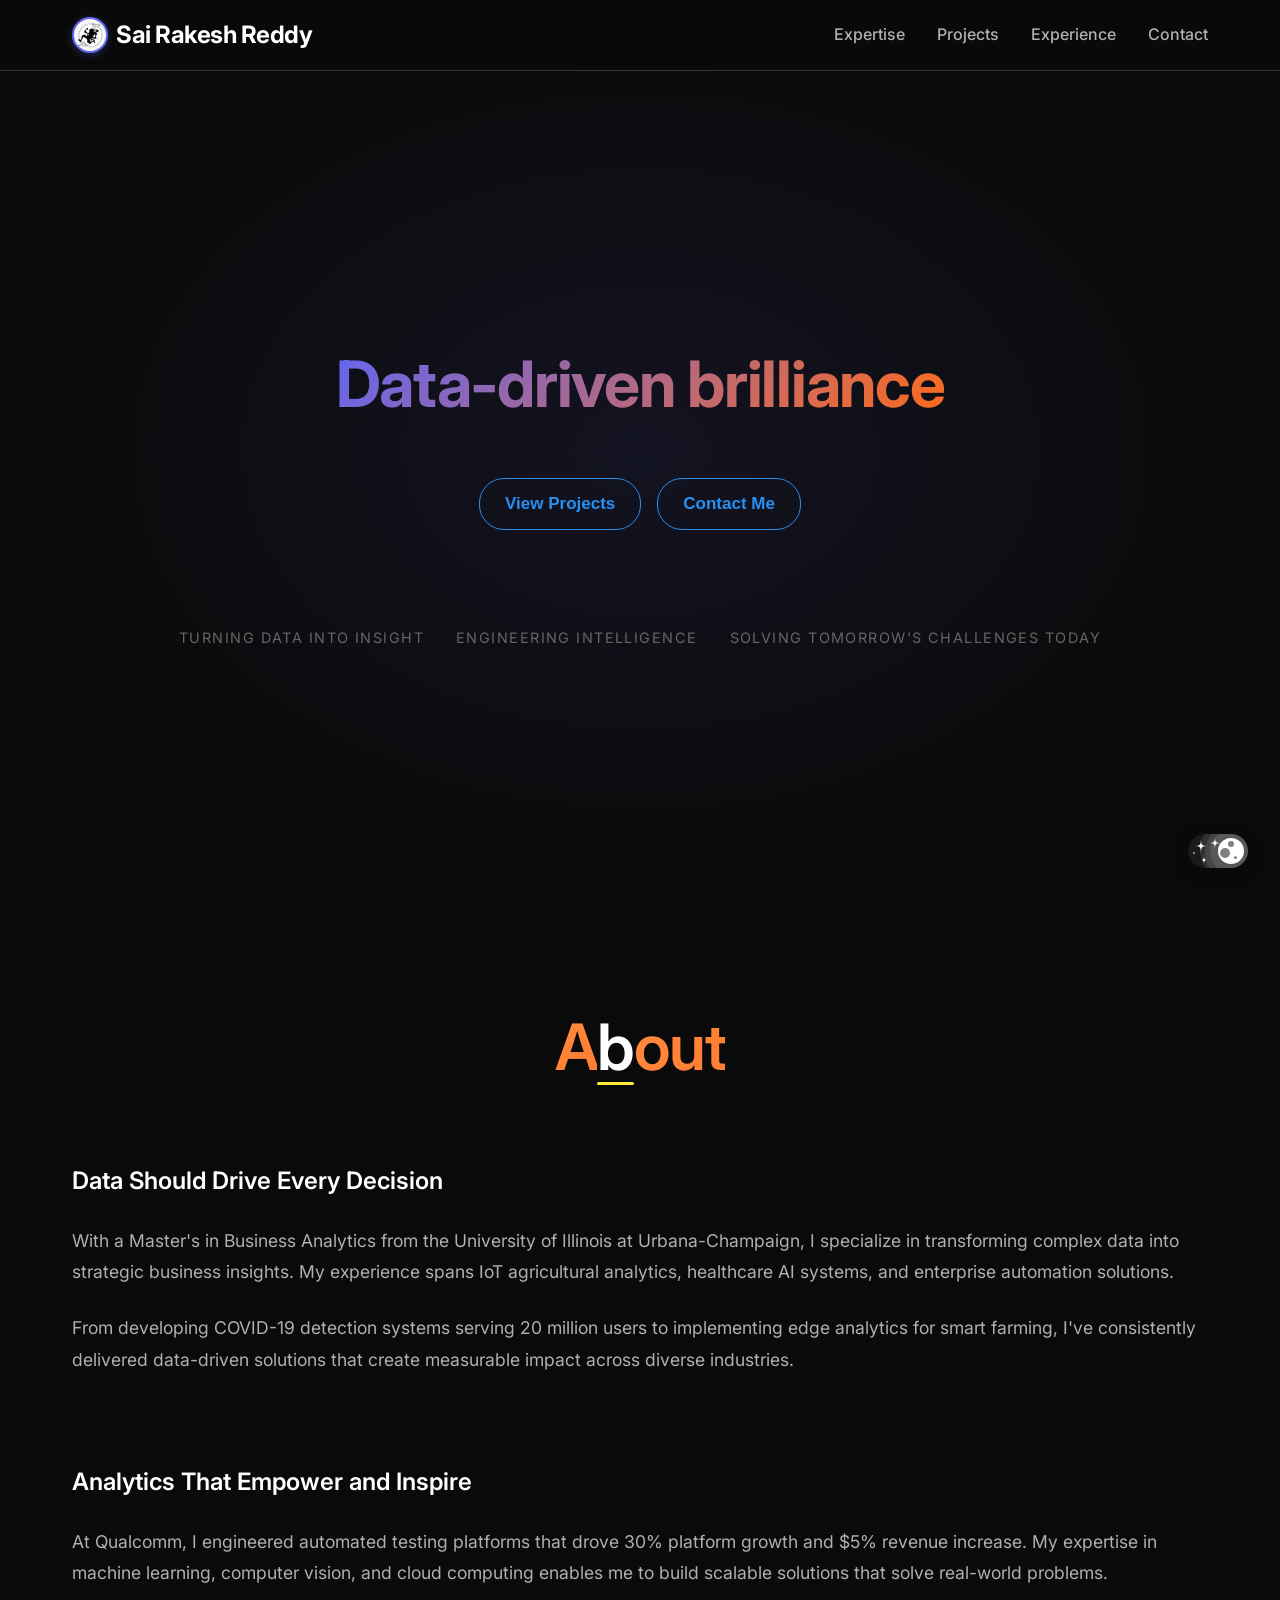
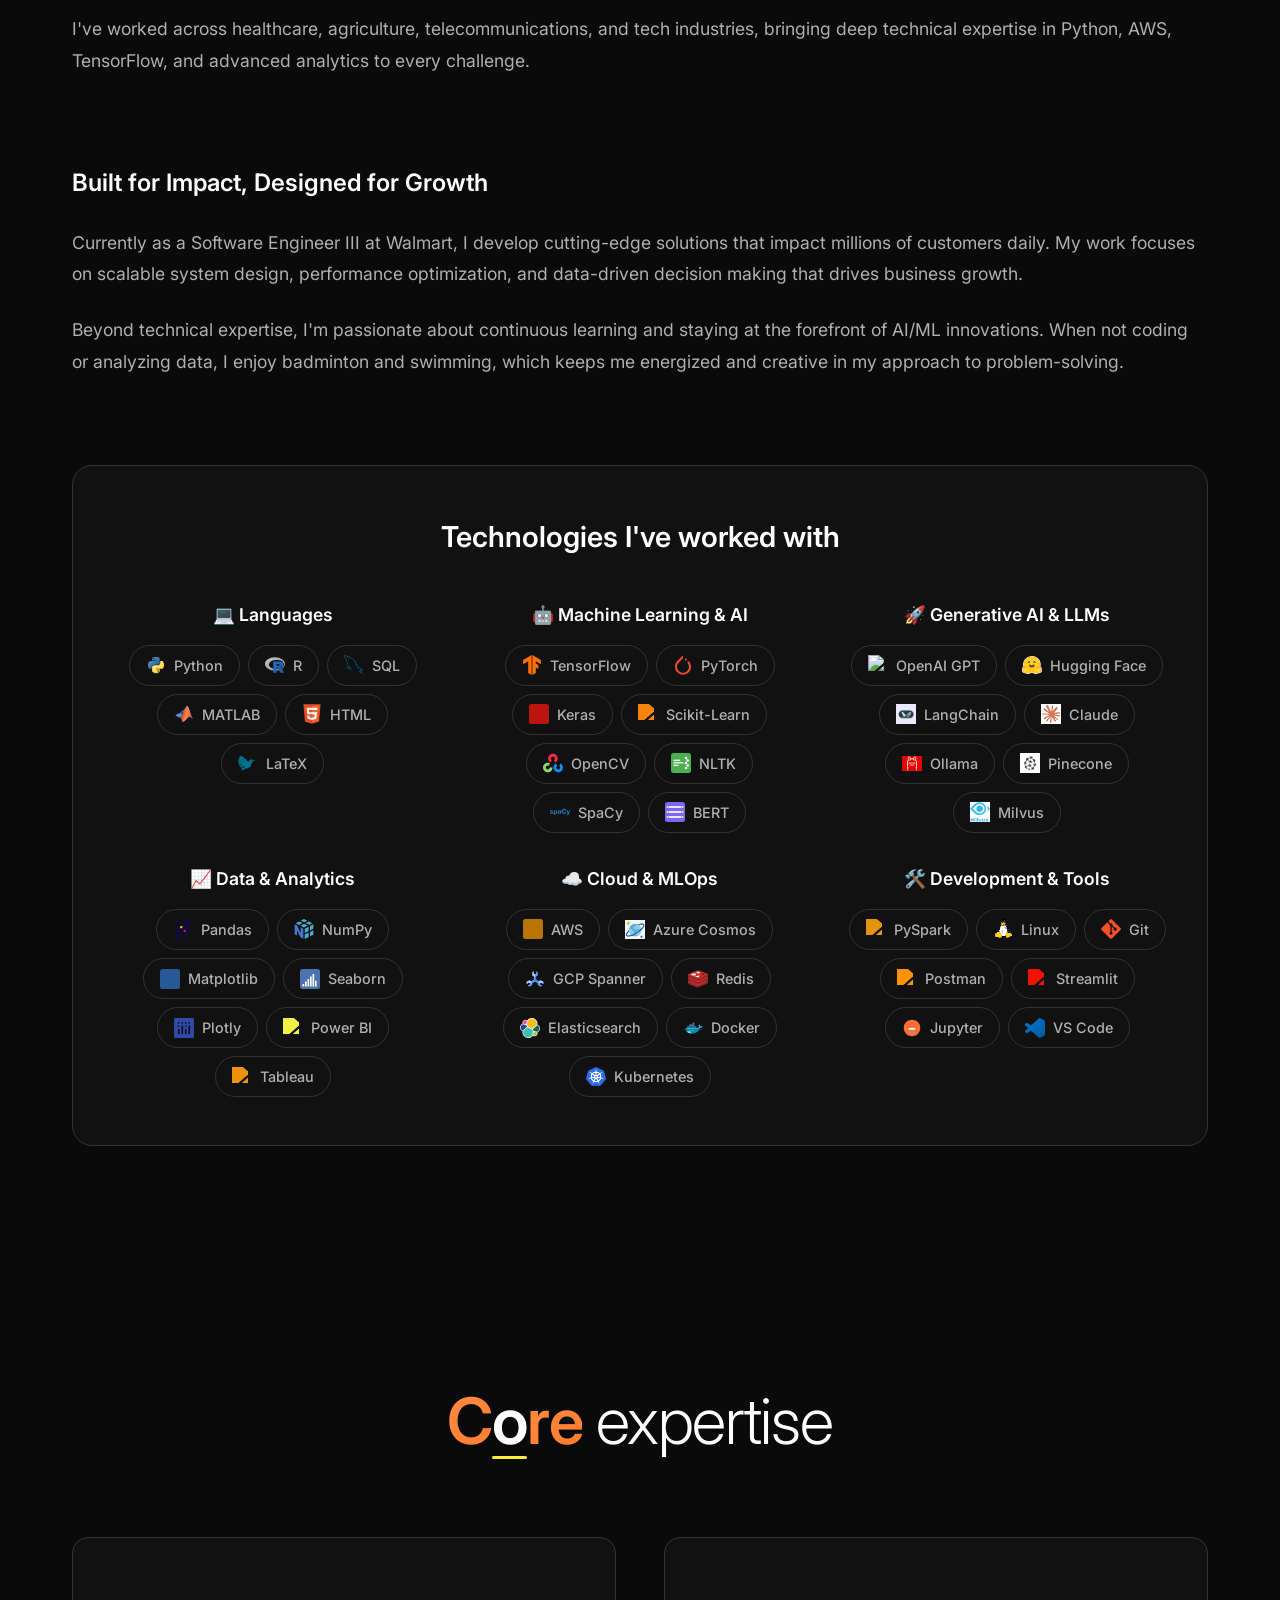
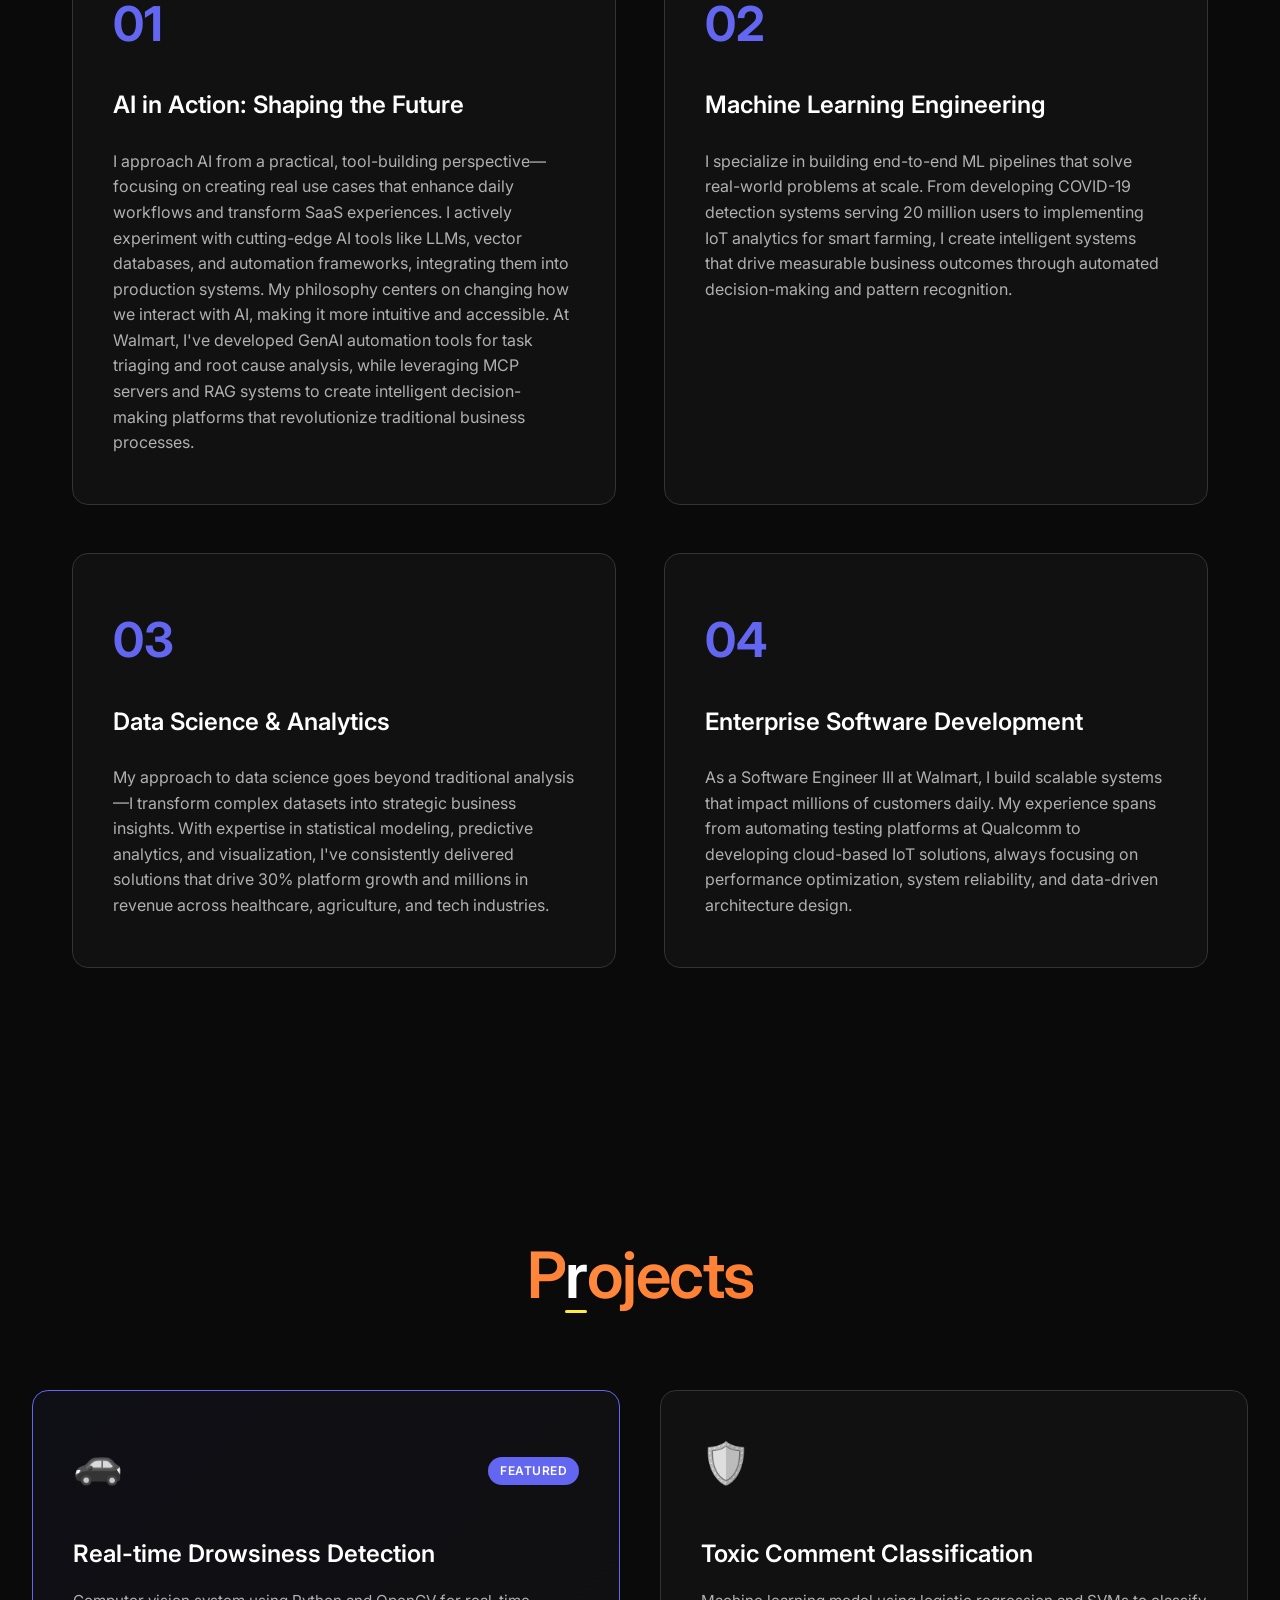
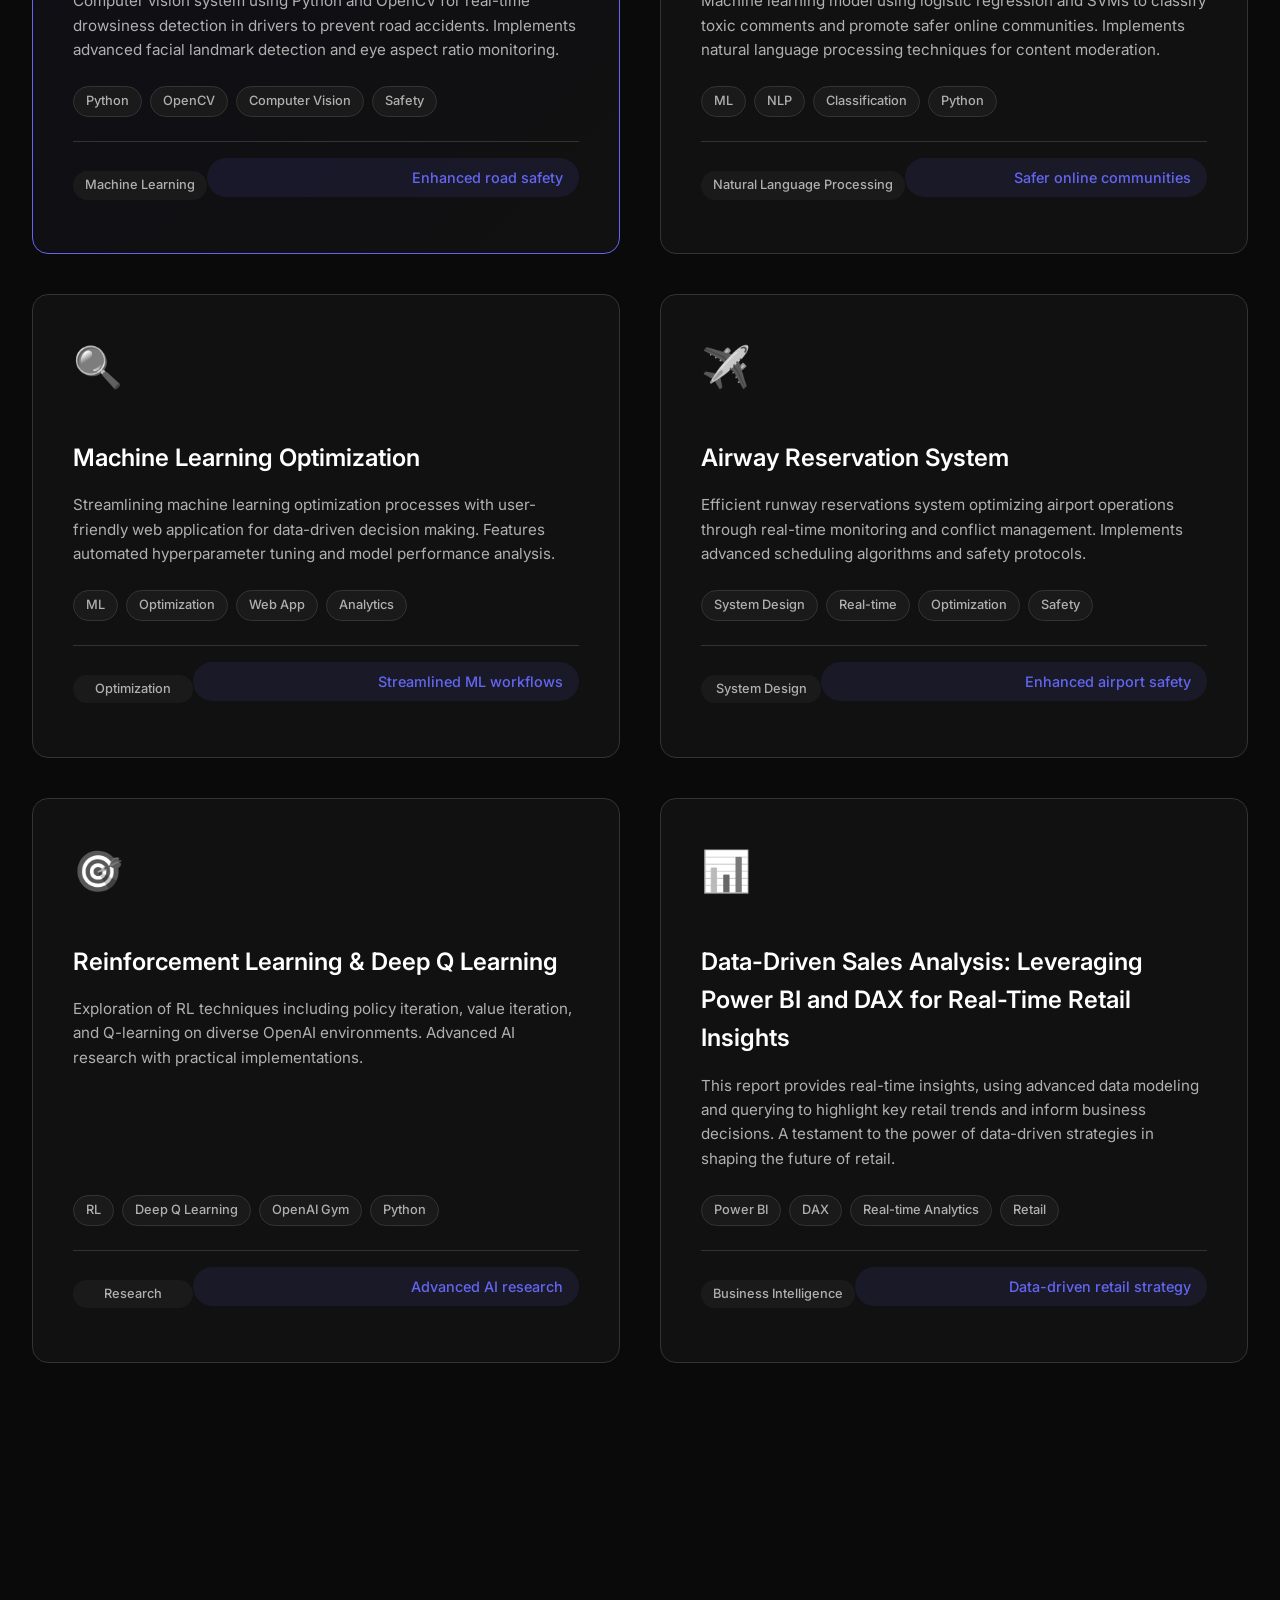
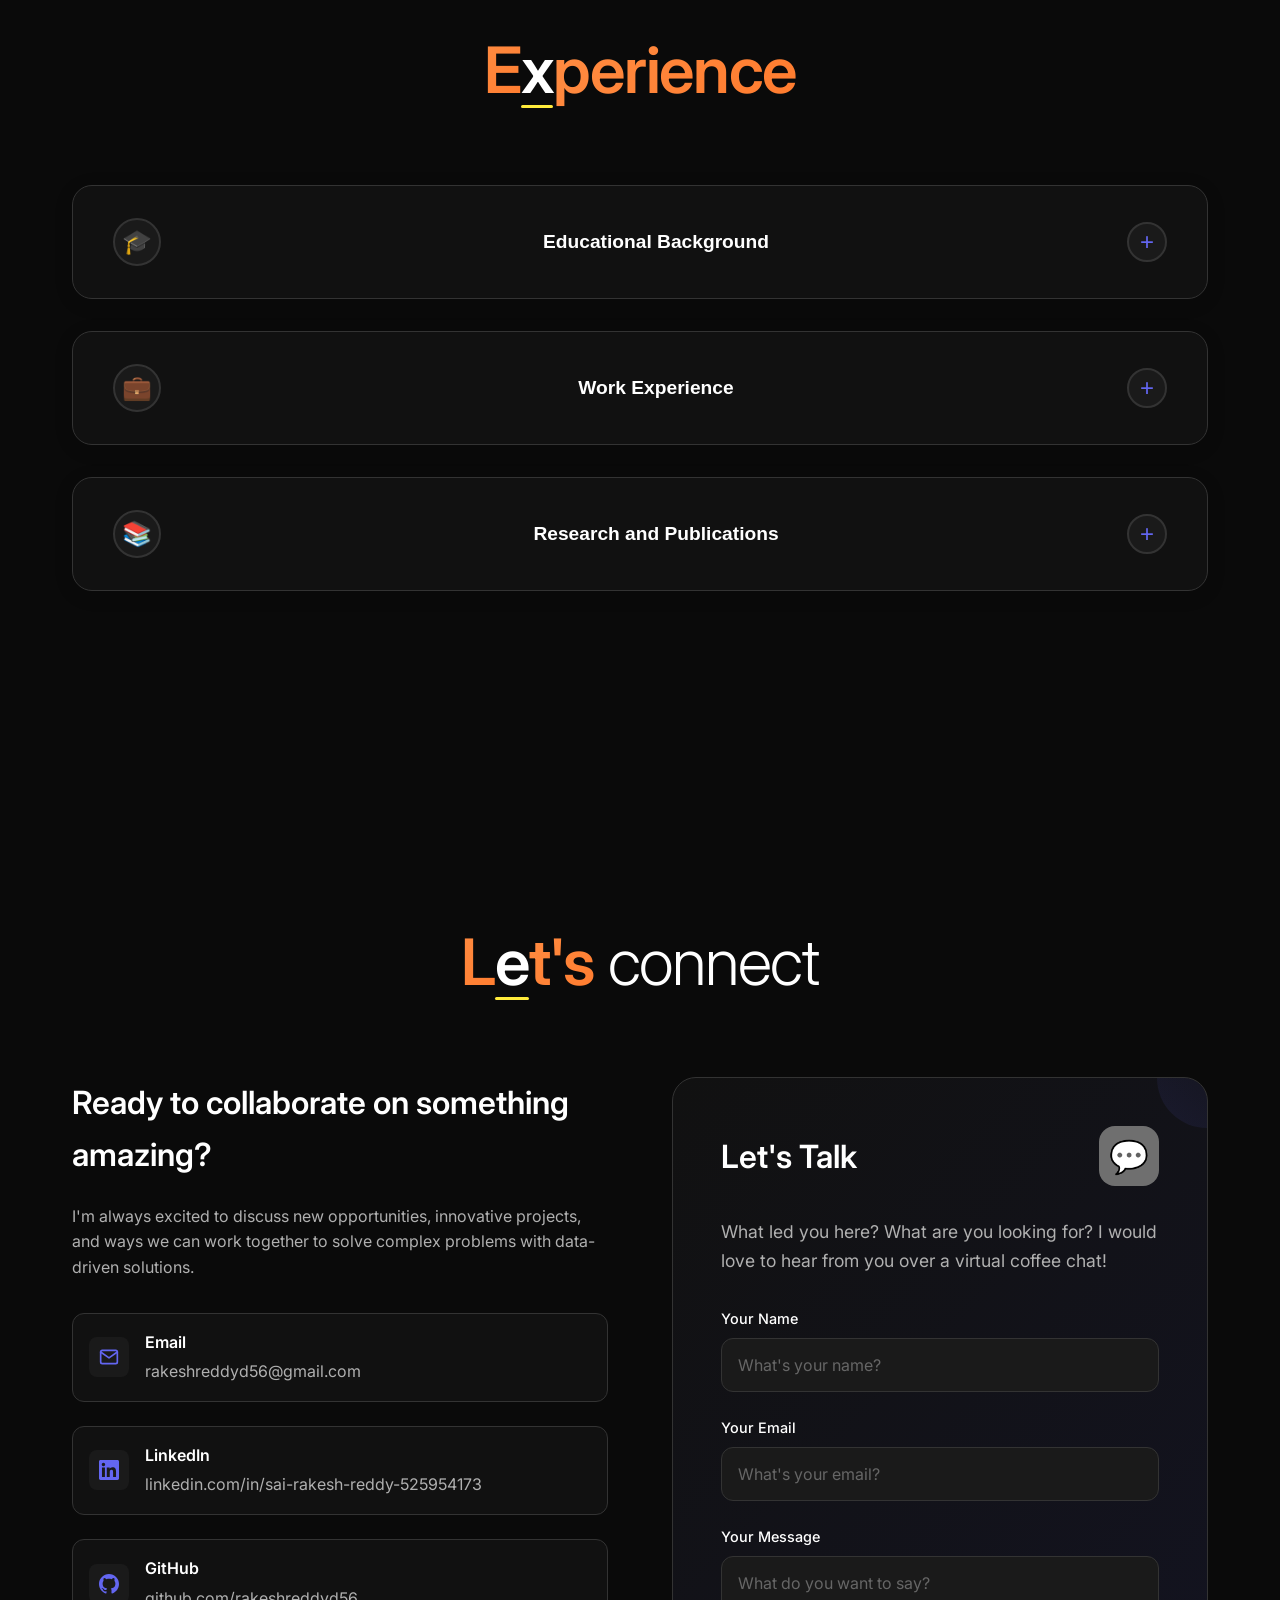
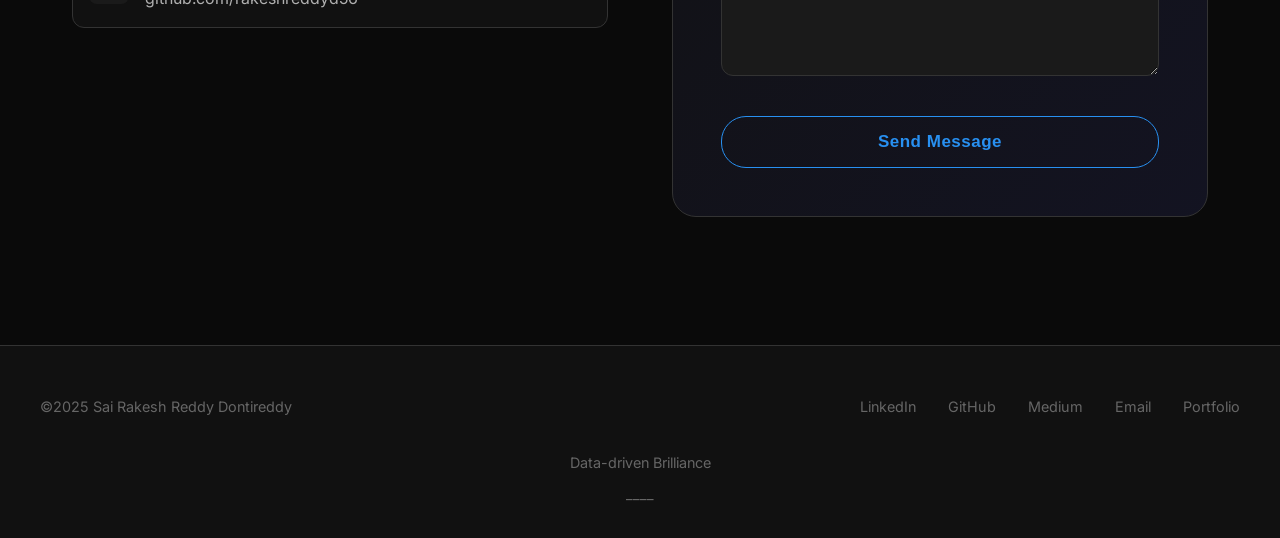
==== index.html @ 27841f6d "logo updates" ====
<!DOCTYPE html>
<html lang="en">
<head>
    <meta charset="UTF-8">
    <meta name="viewport" content="width=device-width, initial-scale=1.0">
    <title>Sai Rakesh Reddy Dontireddy - Data Scientist Portfolio</title>
    <link rel="icon" type="image/jpeg" href="icons/monkey-d-luffy-favicon.jpg">
    <link rel="shortcut icon" type="image/jpeg" href="icons/monkey-d-luffy-favicon.jpg">
    <link rel="apple-touch-icon" href="icons/monkey-d-luffy-favicon.jpg">
    <link rel="stylesheet" href="style.css">
    <link rel="preconnect" href="https://fonts.googleapis.com">
    <link rel="preconnect" href="https://fonts.gstatic.com" crossorigin>
    <link href="https://fonts.googleapis.com/css2?family=Inter:wght@300;400;500;600;700&display=swap" rel="stylesheet">
</head>
<body>
    <header class="header">
        <nav class="nav">
            <div class="nav-left">
                <div class="logo apple-bold-text">Sai Rakesh Reddy</div>
            </div>
            <div class="nav-toggle" id="navToggle">
                <span class="nav-toggle-bar"></span>
                <span class="nav-toggle-bar"></span>
                <span class="nav-toggle-bar"></span>
            </div>
            <div class="nav-center" id="navCenter">
                <a href="#expertise" class="nav-link">Expertise</a>
                <a href="#projects" class="nav-link">Projects</a>
                <a href="#experience" class="nav-link">Experience</a>
                <a href="#contact" class="nav-link">Contact</a>
            </div>
        </nav>
    </header>

    <main>
        <!-- Hero Section -->
        <section class="hero">
            <div class="hero-content">
                <h1 class="hero-title">
                    <span class="apple-bold-text">Data-driven brilliance</span>
                </h1>
                <div class="hero-buttons">
                    <button class="btn-primary">
                        <span>View Projects</span>
                    </button>
                    <button class="btn-secondary">
                        <span>Contact Me</span>
                    </button>
                </div>
            </div>
            <div class="hero-labels">
                <span class="label">Turning Data into Insight</span>
                <span class="label">Engineering Intelligence</span>
                <span class="label">Solving Tomorrow's Challenges Today</span>
            </div>
        </section>

        <!-- Summary Section -->
        <section class="summary">
            <h2 class="section-title">
                <span class="highlight">A</span><span class="underline">b</span><span class="highlight">out</span>
            </h2>
            
            <div class="summary-content">
                <div class="summary-block">
                    <h3>Data Should Drive Every Decision</h3>
                    <p>With a Master's in Business Analytics from the University of Illinois at Urbana-Champaign, I specialize in transforming complex data into strategic business insights. My experience spans IoT agricultural analytics, healthcare AI systems, and enterprise automation solutions.</p>
                    <p>From developing COVID-19 detection systems serving 20 million users to implementing edge analytics for smart farming, I've consistently delivered data-driven solutions that create measurable impact across diverse industries.</p>
                </div>

                <div class="summary-block">
                    <h3>Analytics That Empower and Inspire</h3>
                    <p>At Qualcomm, I engineered automated testing platforms that drove 30% platform growth and $5% revenue increase. My expertise in machine learning, computer vision, and cloud computing enables me to build scalable solutions that solve real-world problems.</p>
                    <p>I've worked across healthcare, agriculture, telecommunications, and tech industries, bringing deep technical expertise in Python, AWS, TensorFlow, and advanced analytics to every challenge.</p>
                </div>

                <div class="summary-block">
                    <h3>Built for Impact, Designed for Growth</h3>
                    <p>Currently as a Software Engineer III at Walmart, I develop cutting-edge solutions that impact millions of customers daily. My work focuses on scalable system design, performance optimization, and data-driven decision making that drives business growth.</p>
                    <p>Beyond technical expertise, I'm passionate about continuous learning and staying at the forefront of AI/ML innovations. When not coding or analyzing data, I enjoy badminton and swimming, which keeps me energized and creative in my approach to problem-solving.</p>
                </div>
            </div>
            
            <!-- Technologies Section -->
            <div class="technologies-section">
                <h3 class="tech-title">Technologies I've worked with</h3>
                <div class="tech-categories">
                    <div class="tech-category">
                        <h4>💻 Languages</h4>
                        <div class="tech-tags">
                            <span class="tech-tag"><img src="icons/python.svg" alt="Python" class="tech-icon"> Python</span>
                            <span class="tech-tag"><img src="icons/r.svg" alt="R" class="tech-icon"> R</span>
                            <span class="tech-tag"><img src="icons/sql.svg" alt="SQL" class="tech-icon"> SQL</span>
                            <span class="tech-tag"><img src="icons/matlab.svg" alt="MATLAB" class="tech-icon"> MATLAB</span>
                            <span class="tech-tag"><img src="icons/html.svg" alt="HTML" class="tech-icon"> HTML</span>
                            <span class="tech-tag"><img src="icons/latex.svg" alt="LaTeX" class="tech-icon"> LaTeX</span>
                        </div>
                    </div>
                    
                    <div class="tech-category">
                        <h4>🤖 Machine Learning & AI</h4>
                        <div class="tech-tags">
                            <span class="tech-tag"><img src="icons/tensorflow.svg" alt="TensorFlow" class="tech-icon"> TensorFlow</span>
                            <span class="tech-tag"><img src="icons/pytorch.svg" alt="PyTorch" class="tech-icon"> PyTorch</span>
                            <span class="tech-tag"><img src="icons/keras.svg" alt="Keras" class="tech-icon"> Keras</span>
                            <span class="tech-tag"><img src="icons/scikit-learn.svg" alt="Scikit-Learn" class="tech-icon"> Scikit-Learn</span>
                            <span class="tech-tag"><img src="icons/opencv.svg" alt="OpenCV" class="tech-icon"> OpenCV</span>
                            <span class="tech-tag"><img src="icons/nltk.svg" alt="NLTK" class="tech-icon"> NLTK</span>
                            <span class="tech-tag"><img src="icons/spacy.svg" alt="spaCy" class="tech-icon"> SpaCy</span>
                            <span class="tech-tag"><img src="icons/bert.svg" alt="BERT" class="tech-icon"> BERT</span>
                        </div>
                    </div>

                    <div class="tech-category">
                        <h4>🚀 Generative AI & LLMs</h4>
                        <div class="tech-tags">
                            <span class="tech-tag"><img src="icons/openai.svg" alt="OpenAI" class="tech-icon"> OpenAI GPT</span>
                            <span class="tech-tag"><img src="icons/huggingface.svg" alt="Hugging Face" class="tech-icon"> Hugging Face</span>
                            <span class="tech-tag"><img src="icons/langchain.jpeg" alt="LangChain" class="tech-icon"> LangChain</span>
                            <span class="tech-tag"><img src="icons/claude.png" alt="Anthropic" class="tech-icon"> Claude</span>
                            <span class="tech-tag"><img src="icons/ollama.webp" alt="Ollama" class="tech-icon"> Ollama</span>
                            <span class="tech-tag"><img src="icons/pinecone.png" alt="Pinecone" class="tech-icon"> Pinecone</span>
                            <span class="tech-tag"><img src="icons/milvus.png" alt="Milvus" class="tech-icon"> Milvus</span>
                        </div>
                    </div>
                    
                    <div class="tech-category">
                        <h4>📈 Data & Analytics</h4>
                        <div class="tech-tags">
                            <span class="tech-tag"><img src="icons/pandas.svg" alt="Pandas" class="tech-icon"> Pandas</span>
                            <span class="tech-tag"><img src="icons/numpy.svg" alt="NumPy" class="tech-icon"> NumPy</span>
                            <span class="tech-tag"><img src="icons/matplotlib.svg" alt="Matplotlib" class="tech-icon"> Matplotlib</span>
                            <span class="tech-tag"><img src="icons/seaborn.svg" alt="Seaborn" class="tech-icon"> Seaborn</span>
                            <span class="tech-tag"><img src="icons/plotly.svg" alt="Plotly" class="tech-icon"> Plotly</span>
                            <span class="tech-tag"><img src="icons/powerbi.svg" alt="Power BI" class="tech-icon"> Power BI</span>
                            <span class="tech-tag"><img src="icons/tableau.svg" alt="Tableau" class="tech-icon"> Tableau</span>
                        </div>
                    </div>
                    
                    <div class="tech-category">
                        <h4>☁️ Cloud & MLOps</h4>
                        <div class="tech-tags">
                            <span class="tech-tag"><img src="icons/aws.svg" alt="AWS" class="tech-icon"> AWS</span>
                            <span class="tech-tag"><img src="icons/azurecosmos.png" alt="Azure Cosmos DB" class="tech-icon"> Azure Cosmos</span>
                            <span class="tech-tag"><img src="icons/Cloud-Spanner.svg" alt="GCP Spanner" class="tech-icon"> GCP Spanner</span>
                            <span class="tech-tag"><img src="icons/redis-logo.svg" alt="Redis" class="tech-icon"> Redis</span>
                            <span class="tech-tag"><img src="icons/elasticsearch.svg" alt="Elasticsearch" class="tech-icon"> Elasticsearch</span>
                            <span class="tech-tag"><img src="icons/docker.svg" alt="Docker" class="tech-icon"> Docker</span>
                            <span class="tech-tag"><img src="icons/Kubernetes.png" alt="Kubernetes" class="tech-icon"> Kubernetes</span>
                        </div>
                    </div>

                    <div class="tech-category">
                        <h4>🛠️ Development & Tools</h4>
                        <div class="tech-tags">
                            <span class="tech-tag"><img src="icons/pyspark.svg" alt="PySpark" class="tech-icon"> PySpark</span>
                            <span class="tech-tag"><img src="icons/linux.svg" alt="Linux" class="tech-icon"> Linux</span>
                            <span class="tech-tag"><img src="icons/git.svg" alt="Git" class="tech-icon"> Git</span>
                            <span class="tech-tag"><img src="icons/postman.svg" alt="Postman" class="tech-icon"> Postman</span>
                            <span class="tech-tag"><img src="icons/streamlit.svg" alt="Streamlit" class="tech-icon"> Streamlit</span>
                            <span class="tech-tag"><img src="icons/jupyter.svg" alt="Jupyter" class="tech-icon"> Jupyter</span>
                            <span class="tech-tag"><img src="icons/vscode.svg" alt="VS Code" class="tech-icon"> VS Code</span>
                        </div>
                    </div>
                </div>
            </div>
        </section>

        <!-- Values Section -->
        <section id="expertise" class="values">
            <h2 class="section-title">
                <span class="highlight">C</span><span class="underline">o</span><span class="highlight">re</span> expertise
            </h2>
            
            <div class="values-grid">
                <div class="value-card">
                    <div class="value-number">01</div>
                    <h3>AI in Action: Shaping the Future</h3>
                    <p>I approach AI from a practical, tool-building perspective—focusing on creating real use cases that enhance daily workflows and transform SaaS experiences. I actively experiment with cutting-edge AI tools like LLMs, vector databases, and automation frameworks, integrating them into production systems. My philosophy centers on changing how we interact with AI, making it more intuitive and accessible. At Walmart, I've developed GenAI automation tools for task triaging and root cause analysis, while leveraging MCP servers and RAG systems to create intelligent decision-making platforms that revolutionize traditional business processes.</p>
                </div>
                
                <div class="value-card">
                    <div class="value-number">02</div>
                    <h3>Machine Learning Engineering</h3>
                    <p>I specialize in building end-to-end ML pipelines that solve real-world problems at scale. From developing COVID-19 detection systems serving 20 million users to implementing IoT analytics for smart farming, I create intelligent systems that drive measurable business outcomes through automated decision-making and pattern recognition.</p>
                </div>
                
                <div class="value-card">
                    <div class="value-number">03</div>
                    <h3>Data Science & Analytics</h3>
                    <p>My approach to data science goes beyond traditional analysis—I transform complex datasets into strategic business insights. With expertise in statistical modeling, predictive analytics, and visualization, I've consistently delivered solutions that drive 30% platform growth and millions in revenue across healthcare, agriculture, and tech industries.</p>
                </div>
                
                <div class="value-card">
                    <div class="value-number">04</div>
                    <h3>Enterprise Software Development</h3>
                    <p>As a Software Engineer III at Walmart, I build scalable systems that impact millions of customers daily. My experience spans from automating testing platforms at Qualcomm to developing cloud-based IoT solutions, always focusing on performance optimization, system reliability, and data-driven architecture design.</p>
                </div>
            </div>
        </section>

        <!-- Selected Projects Section -->
        <section id="projects" class="selected-projects">
            <h2 class="section-title">
                <span class="highlight">P</span><span class="underline">r</span><span class="highlight">ojects</span> 
            </h2>
            
            <div class="projects-grid">
                <div class="project-card featured" data-link="https://github.com/rakeshreddyd56/drowsiness-detection-python">
                    <div class="project-header">
                        <div class="project-icon">🚗</div>
                        <div class="project-status">Featured</div>
                    </div>
                    <h3>Real-time Drowsiness Detection</h3>
                    <p>Computer vision system using Python and OpenCV for real-time drowsiness detection in drivers to prevent road accidents. Implements advanced facial landmark detection and eye aspect ratio monitoring.</p>
                    <div class="project-tech">
                        <span class="tech-tag">Python</span>
                        <span class="tech-tag">OpenCV</span>
                        <span class="tech-tag">Computer Vision</span>
                        <span class="tech-tag">Safety</span>
                    </div>
                    <div class="project-meta">
                        <span class="project-type">Machine Learning</span>
                        <span class="project-impact">Enhanced road safety</span>
                    </div>
                </div>
                
                <div class="project-card" data-link="https://github.com/rakeshreddyd56/ToxicCommentClassification">
                    <div class="project-header">
                        <div class="project-icon">🛡️</div>
                    </div>
                    <h3>Toxic Comment Classification</h3>
                    <p>Machine learning model using logistic regression and SVMs to classify toxic comments and promote safer online communities. Implements natural language processing techniques for content moderation.</p>
                    <div class="project-tech">
                        <span class="tech-tag">ML</span>
                        <span class="tech-tag">NLP</span>
                        <span class="tech-tag">Classification</span>
                        <span class="tech-tag">Python</span>
                    </div>
                    <div class="project-meta">
                        <span class="project-type">Natural Language Processing</span>
                        <span class="project-impact">Safer online communities</span>
                    </div>
                </div>
                
                <div class="project-card" data-link="https://github.com/rakeshreddyd56/MachineLearningOptimisationWebApp">
                    <div class="project-header">
                        <div class="project-icon">🔍</div>
                    </div>
                    <h3>Machine Learning Optimization</h3>
                    <p>Streamlining machine learning optimization processes with user-friendly web application for data-driven decision making. Features automated hyperparameter tuning and model performance analysis.</p>
                    <div class="project-tech">
                        <span class="tech-tag">ML</span>
                        <span class="tech-tag">Optimization</span>
                        <span class="tech-tag">Web App</span>
                        <span class="tech-tag">Analytics</span>
                    </div>
                    <div class="project-meta">
                        <span class="project-type">Optimization</span>
                        <span class="project-impact">Streamlined ML workflows</span>
                    </div>
                </div>
                
                <div class="project-card" data-link="https://github.com/rakeshreddyd56/Airway_Reservation_System1">
                    <div class="project-header">
                        <div class="project-icon">✈️</div>
                    </div>
                    <h3>Airway Reservation System</h3>
                    <p>Efficient runway reservations system optimizing airport operations through real-time monitoring and conflict management. Implements advanced scheduling algorithms and safety protocols.</p>
                    <div class="project-tech">
                        <span class="tech-tag">System Design</span>
                        <span class="tech-tag">Real-time</span>
                        <span class="tech-tag">Optimization</span>
                        <span class="tech-tag">Safety</span>
                    </div>
                    <div class="project-meta">
                        <span class="project-type">System Design</span>
                        <span class="project-impact">Enhanced airport safety</span>
                    </div>
                </div>
                
                <div class="project-card" data-link="https://github.com/rakeshreddyd56/Deep-Qlearning-and-Reinforcement-Learning">
                    <div class="project-header">
                        <div class="project-icon">🎯</div>
                    </div>
                    <h3>Reinforcement Learning & Deep Q Learning</h3>
                    <p>Exploration of RL techniques including policy iteration, value iteration, and Q-learning on diverse OpenAI environments. Advanced AI research with practical implementations.</p>
                    <div class="project-tech">
                        <span class="tech-tag">RL</span>
                        <span class="tech-tag">Deep Q Learning</span>
                        <span class="tech-tag">OpenAI Gym</span>
                        <span class="tech-tag">Python</span>
                    </div>
                    <div class="project-meta">
                        <span class="project-type">Research</span>
                        <span class="project-impact">Advanced AI research</span>
                    </div>
                </div>
                
                <div class="project-card" data-link="https://login.microsoftonline.com/44467e6f-462c-4ea2-823f-7800de5434e3/oauth2/v2.0/authorize?client_id=871c010f-5e61-4fb1-83ac-98610a7e9110&scope=https%3A%2F%2Fanalysis.windows.net%2Fpowerbi%2Fapi%2F.default%20openid%20profile%20offline_access&redirect_uri=https%3A%2F%2Fapp.powerbi.com%2Fsignin&client-request-id=0198083e-7389-704f-ae96-6c9d3d50d49e&response_mode=fragment&response_type=code&x-client-SKU=msal.js.browser&x-client-VER=3.28.0&client_info=1&code_challenge=ye85fpe5_CkoQhMgcO7npZa7LHg933fDJo_bHCdUCWE&code_challenge_method=S256&nonce=0198083e-7389-7704-9d24-d04fbe4c35c4&state=eyJpZCI6IjAxOTgwODNlLTczODktN2ZhYS1hNzVlLTg2MDhiYzNjMDViMCIsIm1ldGEiOnsiaW50ZXJhY3Rpb25UeXBlIjoicmVkaXJlY3QifX0%3D%7C1752484967304.8%3B1752484967305.0999%3B1752484966465.2&claims=%7B%22access_token%22%3A%7B%22xms_cc%22%3A%7B%22values%22%3A%5B%22CP1%22%5D%7D%7D%7D&site_id=500453&nux=1">
                    <div class="project-header">
                        <div class="project-icon">📊</div>
                    </div>
                    <h3>Data-Driven Sales Analysis: Leveraging Power BI and DAX for Real-Time Retail Insights</h3>
                    <p>This report provides real-time insights, using advanced data modeling and querying to highlight key retail trends and inform business decisions. A testament to the power of data-driven strategies in shaping the future of retail.</p>
                    <div class="project-tech">
                        <span class="tech-tag">Power BI</span>
                        <span class="tech-tag">DAX</span>
                        <span class="tech-tag">Real-time Analytics</span>
                        <span class="tech-tag">Retail</span>
                    </div>
                    <div class="project-meta">
                        <span class="project-type">Business Intelligence</span>
                        <span class="project-impact">Data-driven retail strategy</span>
                    </div>
                </div>
            </div>
        </section>

        <!-- Experience Section -->
        <section id="experience" class="experience-section">
            <h2 class="section-title">
                <span class="highlight">E</span><span class="underline">x</span><span class="highlight">perience</span>
            </h2>
            
            <!-- Experience Tabs -->
            <div class="experience-tabs">
                <div class="accordion-item">
                    <button class="accordion-header">
                        <span class="accordion-icon">🎓</span>
                        <span>Educational Background</span>
                        <span class="accordion-toggle">+</span>
                    </button>
                    <div class="accordion-content">
                        <div class="education-item">
                            <h4>Master of Science in Business Analytics</h4>
                            <p class="institution">University Of Illinois at Urbana-Champaign (2022-2023)</p>
                            <p class="coursework"><em>Coursework:</em> Data Science and Analytics, Predictive Data Analytics, Business Intelligence, Computer Vision, Machine Learning in Finance, Big Data Infrastructure</p>
                            <a href="https://giesbusiness.illinois.edu/graduate-hub/business-analytics/curriculum" target="_blank" class="program-link">Program Details</a>
                        </div>
                        
                        <div class="education-item">
                            <h4>Bachelor of Technology in Computer Science and Engineering</h4>
                            <p class="institution">Gokaraju Rangaraju Institute of Engineering and Technology</p>
                            <p class="coursework"><em>Coursework:</em> Data Structures & Algorithms, Statistics and Probability, Discrete Mathematics, Cyber Security, Operating Systems, Web Systems, Compilers, Data Science, Computer Vision</p>
                            <a href="https://www.griet.ac.in/2022/B.TECH%20GR22%20CSE.pdf" target="_blank" class="program-link">Program Details</a>
                        </div>
                    </div>
                </div>
                
                <div class="accordion-item">
                    <button class="accordion-header" id="workExperienceBtn">
                        <span class="accordion-icon">💼</span>
                        <span>Work Experience</span>
                        <span class="accordion-toggle">+</span>
                    </button>
                    <div class="accordion-content">
                        <p class="experience-preview">Explore my 5+ years of experience across data science, AI/ML, and software engineering roles at leading companies like Walmart, Qualcomm, and University of Illinois. Click to see the interactive timeline with detailed achievements and technologies used.</p>
                        <button class="btn-primary work-experience-btn" onclick="openWorkExperienceModal()">
                            <span>View Work Experience</span>
                        </button>
                    </div>
                </div>
                
                <div class="accordion-item">
                    <button class="accordion-header">
                        <span class="accordion-icon">📚</span>
                        <span>Research and Publications</span>
                        <span class="accordion-toggle">+</span>
                    </button>
                    <div class="accordion-content">
                        <div class="research-publications">
                            <!-- Published Research Papers -->
                            <div class="publication-category">
                                <h4 class="category-title">📖 Published Research Papers</h4>
                                
                                <div class="publication-item">
                                    <h4>📊 Prediction and Forecasting of Sales Using Machine Learning Approach</h4>
                                    <p>Comprehensive research focusing on advanced machine learning techniques for sales prediction and forecasting optimization. Implements ensemble methods, time series analysis, and deep learning approaches to enhance prediction accuracy and business decision-making processes.</p>
                                    <div class="publication-details">
                                        <span class="publication-venue">Research Publication</span>
                                        <span class="publication-year">2023</span>
                                    </div>
                                    <a href="https://drive.google.com/file/d/1qa-lvHjc6mbWGW4u9mAWCPg4GWI6gziB/view?usp=drive_link" target="_blank" class="publication-link">View Research Paper</a>
                                </div>
                                
                                <div class="publication-item">
                                    <h4>🏥 Analysis of Diabetes Mellitus for Early Prediction Using Optimal Features Selection through Machine Learning</h4>
                                    <p>Comprehensive study on diabetes prediction using feature selection techniques and machine learning algorithms. Explores various classification models including Random Forest, SVM, and Neural Networks to identify optimal predictors for early diabetes detection and prevention strategies.</p>
                                    <div class="publication-details">
                                        <span class="publication-venue">Medical AI Research</span>
                                        <span class="publication-year">2023</span>
                                    </div>
                                    <a href="https://drive.google.com/file/d/18IgTbGjGQXgUF12gfDH8L-_X3G__J-j3/view?usp=drive_link" target="_blank" class="publication-link">View Research Paper</a>
                                </div>
                                
                                <div class="publication-item">
                                    <h4>🧠 Prediction of Alzheimer's Disease Using Machine Learning Methods</h4>
                                    <p>Advanced research on Alzheimer's disease prediction using cutting-edge machine learning methodologies. Investigates neuroimaging data analysis, cognitive assessment patterns, and biomarker identification to develop early detection systems for neurodegenerative diseases.</p>
                                    <div class="publication-details">
                                        <span class="publication-venue">Neurological AI Research</span>
                                        <span class="publication-year">2023</span>
                                    </div>
                                    <a href="https://drive.google.com/file/d/1mWzl6eMIDX9-x-5SeN-U8oHAoNo-BWET/view?usp=drive_link" target="_blank" class="publication-link">View Research Paper</a>
                                </div>
                            </div>
                            
                            <!-- Accepted Conference Papers -->
                            <div class="publication-category">
                                <h4 class="category-title">🎯 Accepted Conference Presentations</h4>
                                
                                <div class="publication-item">
                                    <h4>🤖 Emotion, Language, and Trust: Rethinking E-Commerce Support with Generative AI and Ethical Messaging</h4>
                                    <p><strong>ICACECS-2025</strong> - Accepted for presentation at the 6th International Conference on Advances in Computer Engineering and Communication Systems. This research explores the integration of generative AI in e-commerce customer support systems while maintaining ethical messaging standards and building consumer trust through transparent AI interactions.</p>
                                    <div class="publication-details">
                                        <span class="publication-venue">ICACECS-2025</span>
                                        <span class="publication-year">2025</span>
                                    </div>
                                    <span class="publication-status accepted">Conference Accepted</span>
                                </div>
                                
                                <div class="publication-item">
                                    <h4>🎯 Joint Optimization of Dynamic Pricing and Perishable Inventory Management via Multi-Agent Reinforcement Learning</h4>
                                    <p>Accepted for oral presentation (physical mode) at the 2nd International Conference on Artificial Intelligence & Machine Vision. This research presents a novel multi-agent reinforcement learning framework for optimizing dynamic pricing strategies while managing perishable inventory, addressing real-time market fluctuations and supply chain challenges.</p>
                                    <div class="publication-details">
                                        <span class="publication-venue">ICAIMV-2025</span>
                                        <span class="publication-year">2025</span>
                                    </div>
                                    <span class="publication-status accepted">Oral Presentation Accepted</span>
                                </div>
                            </div>
                            
                            <!-- Ongoing Research
                            <div class="publication-category">
                                <h4 class="category-title">🔬 Ongoing Research Projects</h4>
                                
                                <div class="publication-item">
                                    <h4>🔮 Advanced Multi-Modal AI Systems for Real-Time Decision Making in Enterprise Environments</h4>
                                    <p>Ongoing research on integrating computer vision, natural language processing, and predictive analytics for enhanced enterprise automation and intelligent decision support systems. This project explores the convergence of multiple AI modalities to create sophisticated business intelligence platforms capable of real-time adaptive decision making.</p>
                                    <div class="publication-details">
                                        <span class="publication-venue">Enterprise AI Research</span>
                                        <span class="publication-year">2024-2025</span>
                                    </div>
                                    <span class="publication-status in-progress">In Progress</span>
                                </div>
                                
                                <div class="publication-item">
                                    <h4>⚡ Scalable Edge Computing Framework for IoT-Driven Smart Agriculture Analytics</h4>
                                    <p>Research in progress focusing on developing edge computing solutions for real-time agricultural data processing, crop monitoring, and precision farming optimization using distributed AI systems. This project aims to create a comprehensive framework that enables farmers to make data-driven decisions at scale while minimizing computational latency and infrastructure costs.</p>
                                    <div class="publication-details">
                                        <span class="publication-venue">Agricultural Technology Research</span>
                                        <span class="publication-year">2024-2025</span>
                                    </div>
                                    <span class="publication-status in-progress">In Progress</span>
                                </div>
                            </div> -->
                        </div>
                    </div>
                </div>
            </div>
            
            <!-- Work Experience Modal Overlay -->
            <div class="work-experience-modal" id="workExperienceModal">
                <div class="modal-overlay" onclick="closeWorkExperienceModal()"></div>
                <div class="modal-content">
                    <div class="modal-header">
                        <h3>Professional Journey</h3>
                        <button class="modal-close" onclick="closeWorkExperienceModal()">&times;</button>
                    </div>
                    
                    <div class="modal-body">
                        <!-- Scroll Guide -->
                        <div class="scroll-guide" id="scrollGuide">
                            <div class="scroll-guide-text">Scroll to explore timeline</div>
                            <div class="scroll-guide-arrow">
                                <svg width="20" height="20" viewBox="0 0 20 20" fill="none" xmlns="http://www.w3.org/2000/svg">
                                    <path d="M5 7.5L10 12.5L15 7.5" stroke="currentColor" stroke-width="2" stroke-linecap="round" stroke-linejoin="round"/>
                                </svg>
                            </div>
                            <div class="scroll-guide-dots">
                                <span class="dot"></span>
                                <span class="dot"></span>
                                <span class="dot"></span>
                            </div>
                        </div>
                        
                        <!-- Career Roadmap -->
                        <div class="roadmap-container">
                            <div class="roadmap-track">
                                <div class="roadmap-line"></div>
                                
                                <div class="roadmap-item" data-position="walmart" onclick="showExperienceDetails('walmart')">
                                    <div class="roadmap-header">
                                        <div class="roadmap-marker">
                                            <div class="marker-dot"></div>
                                            <div class="marker-pulse"></div>
                                        </div>
                                        <div class="roadmap-content">
                                            <div class="roadmap-avatar">
                                                <img src="icons/Walmart_Symbol_0.svg" alt="Walmart" class="company-icon">
                                            </div>
                                            <h4>Software Engineer III</h4>
                                            <p class="company">Walmart</p>
                                            <p class="duration">Jan 2024 - Present</p>
                                            <div class="roadmap-connector"></div>
                                        </div>
                                    </div>
                                    <div class="inline-details">
                                        <h4>Key Responsibilities & Achievements</h4>
                                        <ul class="achievement-list">
                                            <li>Developed and deployed new technologies using ECL and Java with comprehensive unit testing frameworks</li>
                                            <li>Executed multiple test cycles simulating real-world production scenarios, ensuring 99.9% system reliability</li>
                                            <li>Collaborated with cross-functional teams including cloud and infrastructure specialists for efficient solution delivery</li>
                                            <li>Contributed to Azure Cosmos DB by developing automation runbooks, transforming manual tasks into self-service processes</li>
                                            <li>Built internal GenAI automation tools for task triaging and root cause analysis using MCP servers and vector databases</li>
                                            <li>Reduced operational costs by 40% through process automation and improved system efficiency</li>
                                        </ul>
                                        <div class="tech-stack">
                                            <h5>Technologies & Tools</h5>
                                            <div class="tech-tags">
                                                <span class="tech-tag">Python</span>
                                                <span class="tech-tag">Java</span>
                                                <span class="tech-tag">ECL</span>
                                                <span class="tech-tag">Azure</span>
                                                <span class="tech-tag">Cosmos DB</span>
                                                <span class="tech-tag">Flask</span>
                                                <span class="tech-tag">JavaScript</span>
                                                <span class="tech-tag">HTML/CSS</span>
                                                <span class="tech-tag">GenAI</span>
                                                <span class="tech-tag">Vector Databases</span>
                                            </div>
                                        </div>
                                    </div>
                                </div>
                                
                                <div class="roadmap-item" data-position="current" onclick="showExperienceDetails('current')">
                                    <div class="roadmap-header">
                                        <div class="roadmap-marker">
                                            <div class="marker-dot"></div>
                                        </div>
                                        <div class="roadmap-content">
                                            <div class="roadmap-avatar">
                                                <img src="icons/cdnlogo.com_university-of-illinois-block-i-navy-background.svg" alt="University of Illinois" class="company-icon">
                                            </div>
                                            <h4>Research Data Scientist</h4>
                                            <p class="company">ISEE, University of Illinois</p>
                                            <p class="duration">June 2022 - Dec 2023</p>
                                            <div class="roadmap-connector"></div>
                                        </div>
                                    </div>
                                    <div class="inline-details">
                                        <h4>Key Responsibilities & Achievements</h4>
                                        <ul class="achievement-list">
                                            <li>Implemented IoT-based solution using Raspberry Pi and PyCam in agricultural fields, reducing manual labor by 20%</li>
                                            <li>Leveraged edge analytics and AWS cloud system for real-time field monitoring, reducing data latency by 20%</li>
                                            <li>Deployed GPS modules for precise data collection with seamless timestamp integration</li>
                                            <li>Enhanced captured images using OpenCV, reducing data processing time by 30%</li>
                                            <li>Published research findings on precision agriculture and IoT applications</li>
                                        </ul>
                                        <div class="tech-stack">
                                            <h5>Technologies & Tools</h5>
                                            <div class="tech-tags">
                                                <span class="tech-tag">Python</span>
                                                <span class="tech-tag">Raspberry Pi</span>
                                                <span class="tech-tag">AWS</span>
                                                <span class="tech-tag">OpenCV</span>
                                                <span class="tech-tag">IoT</span>
                                                <span class="tech-tag">GPS</span>
                                                <span class="tech-tag">Edge Analytics</span>
                                                <span class="tech-tag">Machine Learning</span>
                                                <span class="tech-tag">Data Science</span>
                                            </div>
                                        </div>
                                    </div>
                                </div>
                                
                                <div class="roadmap-item" data-position="sde" onclick="showExperienceDetails('sde')">
                                    <div class="roadmap-header">
                                        <div class="roadmap-marker">
                                            <div class="marker-dot"></div>
                                        </div>
                                        <div class="roadmap-content">
                                            <div class="roadmap-avatar">
                                                <img src="icons/Qualcomm_idI6Idx5_k_0.svg" alt="Qualcomm" class="company-icon">
                                            </div>
                                            <h4>Software Development Engineer</h4>
                                            <p class="company">Qualcomm</p>
                                            <p class="duration">Jan 2022 - July 2022</p>
                                            <div class="roadmap-connector"></div>
                                        </div>
                                    </div>
                                    <div class="inline-details">
                                        <h4>Key Responsibilities & Achievements</h4>
                                        <ul class="achievement-list">
                                            <li>Engineered automated testing platforms achieving 30% platform growth and $5% revenue increase</li>
                                            <li>Developed comprehensive test automation frameworks for mobile device validation</li>
                                            <li>Implemented advanced debugging tools for hardware-software integration testing</li>
                                            <li>Collaborated with hardware teams to optimize chipset performance and validation processes</li>
                                            <li>Contributed to CI/CD pipeline improvements reducing testing cycle time by 25%</li>
                                        </ul>
                                        <div class="tech-stack">
                                            <h5>Technologies & Tools</h5>
                                            <div class="tech-tags">
                                                <span class="tech-tag">Python</span>
                                                <span class="tech-tag">C++</span>
                                                <span class="tech-tag">Java</span>
                                                <span class="tech-tag">Linux</span>
                                                <span class="tech-tag">Jenkins</span>
                                                <span class="tech-tag">Git</span>
                                                <span class="tech-tag">Test Automation</span>
                                                <span class="tech-tag">Hardware Testing</span>
                                                <span class="tech-tag">CI/CD</span>
                                            </div>
                                        </div>
                                    </div>
                                </div>
                                
                                <div class="roadmap-item" data-position="dle" onclick="showExperienceDetails('dle')">
                                    <div class="roadmap-header">
                                        <div class="roadmap-marker">
                                            <div class="marker-dot"></div>
                                        </div>
                                        <div class="roadmap-content">
                                            <div class="roadmap-avatar">
                                                <img src="icons/ineuronai.jpeg" alt="INeuron.ai" class="company-icon">
                                            </div>
                                            <h4>Deep Learning Engineer</h4>
                                            <p class="company">INeuron.ai</p>
                                            <p class="duration">May 2020 - Dec 2021</p>
                                            <div class="roadmap-connector"></div>
                                        </div>
                                    </div>
                                    <div class="inline-details">
                                        <h4>Key Responsibilities & Achievements</h4>
                                        <ul class="achievement-list">
                                            <li>Developed cutting-edge COVID-19 detection system serving 20 million users globally</li>
                                            <li>Implemented computer vision models for medical image analysis with 95% accuracy</li>
                                            <li>Built scalable deep learning pipelines for real-time healthcare applications</li>
                                            <li>Designed and deployed neural networks for automated disease detection systems</li>
                                            <li>Collaborated with medical professionals to validate AI-driven diagnostic tools</li>
                                            <li>Optimized model performance achieving 40% faster inference time</li>
                                        </ul>
                                        <div class="tech-stack">
                                            <h5>Technologies & Tools</h5>
                                            <div class="tech-tags">
                                                <span class="tech-tag">TensorFlow</span>
                                                <span class="tech-tag">PyTorch</span>
                                                <span class="tech-tag">OpenCV</span>
                                                <span class="tech-tag">Python</span>
                                                <span class="tech-tag">Deep Learning</span>
                                                <span class="tech-tag">Computer Vision</span>
                                                <span class="tech-tag">Medical AI</span>
                                                <span class="tech-tag">CNN</span>
                                                <span class="tech-tag">Docker</span>
                                            </div>
                                        </div>
                                    </div>
                                </div>
                                
                                <div class="roadmap-item" data-position="ds1" onclick="showExperienceDetails('ds1')">
                                    <div class="roadmap-header">
                                        <div class="roadmap-marker">
                                            <div class="marker-dot"></div>
                                        </div>
                                        <div class="roadmap-content">
                                            <div class="roadmap-avatar">
                                                <img src="icons/greyatom.png" alt="Grey Atom" class="company-icon">
                                            </div>
                                            <h4>Data Scientist</h4>
                                            <p class="company">Grey Atom</p>
                                            <p class="duration">May 2019 - Mar 2020</p>
                                            <div class="roadmap-connector"></div>
                                        </div>
                                    </div>
                                    <div class="inline-details">
                                        <h4>Key Responsibilities & Achievements</h4>
                                        <ul class="achievement-list">
                                            <li>Led machine learning projects for customer analytics and business intelligence solutions</li>
                                            <li>Developed predictive models for customer behavior analysis with 85% accuracy</li>
                                            <li>Implemented data visualization dashboards for executive decision-making</li>
                                            <li>Built automated ETL pipelines for large-scale data processing</li>
                                            <li>Mentored junior data scientists and conducted technical training sessions</li>
                                            <li>Delivered data-driven insights that improved business KPIs by 25%</li>
                                        </ul>
                                        <div class="tech-stack">
                                            <h5>Technologies & Tools</h5>
                                            <div class="tech-tags">
                                                <span class="tech-tag">Python</span>
                                                <span class="tech-tag">R</span>
                                                <span class="tech-tag">SQL</span>
                                                <span class="tech-tag">Tableau</span>
                                                <span class="tech-tag">Scikit-learn</span>
                                                <span class="tech-tag">Pandas</span>
                                                <span class="tech-tag">NumPy</span>
                                                <span class="tech-tag">Machine Learning</span>
                                                <span class="tech-tag">Statistics</span>
                                            </div>
                                        </div>
                                    </div>
                                </div>
                                
                                <div class="roadmap-item" data-position="ds2" onclick="showExperienceDetails('ds2')">
                                    <div class="roadmap-header">
                                        <div class="roadmap-marker">
                                            <div class="marker-dot"></div>
                                        </div>
                                        <div class="roadmap-content">
                                            <div class="roadmap-avatar">
                                                <img src="icons/inmovidu.png" alt="Inmovidu Technologies" class="company-icon">
                                            </div>
                                            <h4>Data Scientist</h4>
                                            <p class="company">Inmovidu Technologies</p>
                                            <p class="duration">Feb 2019 - Apr 2019</p>
                                            <div class="roadmap-connector"></div>
                                        </div>
                                    </div>
                                    <div class="inline-details">
                                        <h4>Key Responsibilities & Achievements</h4>
                                        <ul class="achievement-list">
                                            <li>Managed database storage systems for large-scale data processing and integrity maintenance</li>
                                            <li>Created interactive visualizations using Tableau for comprehensive data analysis and insights</li>
                                            <li>Implemented machine learning models with optimized accuracy for data attribute analysis</li>
                                            <li>Developed data cleaning pipelines to ensure high-quality, consistent data</li>
                                            <li>Delivered actionable insights through advanced analytics and visualization techniques</li>
                                        </ul>
                                        <div class="tech-stack">
                                            <h5>Technologies & Tools</h5>
                                            <div class="tech-tags">
                                                <span class="tech-tag">Python</span>
                                                <span class="tech-tag">Tableau</span>
                                                <span class="tech-tag">SQL</span>
                                                <span class="tech-tag">Machine Learning</span>
                                                <span class="tech-tag">Data Cleaning</span>
                                                <span class="tech-tag">Data Visualization</span>
                                                <span class="tech-tag">Pandas</span>
                                                <span class="tech-tag">Scikit-learn</span>
                                            </div>
                                        </div>
                                    </div>
                                </div>
                            </div>
                        </div>
                        
                        <!-- Experience Details Section -->
                        <div class="experience-details" id="experienceDetails">
                            <div class="details-placeholder">
                                <h4>Select a position to view details</h4>
                                <p>Click on any position in the timeline to see the responsibilities, achievements, and technologies used.</p>
                            </div>
                        </div>
                    </div>
                </div>
            </div>
        </section>

        <!-- Contact Section with Let's Talk Card -->
        <section id="contact" class="contact-section">
            <div class="contact-content">
                <h2 class="section-title">
                    <span class="highlight">L</span><span class="underline">e</span><span class="highlight">t's</span> connect
                </h2>
                
                <div class="contact-grid">
                    <div class="contact-info">
                        <h3>Ready to collaborate on something amazing?</h3>
                        <p>I'm always excited to discuss new opportunities, innovative projects, and ways we can work together to solve complex problems with data-driven solutions.</p>
                        
                        <div class="contact-details">
                            <div class="contact-item">
                                <div class="contact-icon">
                                    <svg viewBox="0 0 24 24" fill="none" xmlns="http://www.w3.org/2000/svg">
                                        <path d="M4 4H20C21.1 4 22 4.9 22 6V18C22 19.1 21.1 20 20 20H4C2.9 20 2 19.1 2 18V6C2 4.9 2.9 4 4 4Z" stroke="currentColor" stroke-width="2" stroke-linecap="round" stroke-linejoin="round"/>
                                        <polyline points="22,6 12,13 2,6" stroke="currentColor" stroke-width="2" stroke-linecap="round" stroke-linejoin="round"/>
                                    </svg>
                                </div>
                                <div>
                                    <h4>Email</h4>
                                    <p>rakeshreddyd56@gmail.com</p>
                                </div>
                            </div>
                            
                            <div class="contact-item">
                                <div class="contact-icon">
                                    <svg viewBox="0 0 24 24" fill="none" xmlns="http://www.w3.org/2000/svg">
                                        <path d="M20.447 20.452H16.893V14.883C16.893 13.555 16.866 11.846 15.041 11.846C13.188 11.846 12.905 13.291 12.905 14.785V20.452H9.351V9H12.765V10.561H12.811C13.288 9.661 14.448 8.711 16.181 8.711C19.782 8.711 20.448 11.081 20.448 14.166V20.452H20.447ZM5.337 7.433C4.193 7.433 3.274 6.507 3.274 5.366C3.274 4.225 4.194 3.299 5.337 3.299C6.477 3.299 7.401 4.225 7.401 5.366C7.401 6.507 6.476 7.433 5.337 7.433ZM7.119 20.452H3.555V9H7.119V20.452ZM22.225 0H1.771C0.792 0 0 0.774 0 1.729V22.271C0 23.227 0.792 24 1.771 24H22.222C23.2 24 24 23.227 24 22.271V1.729C24 0.774 23.2 0 22.222 0H22.225Z" fill="currentColor"/>
                                    </svg>
                                </div>
                                <div>
                                    <h4>LinkedIn</h4>
                                    <p>linkedin.com/in/sai-rakesh-reddy-525954173</p>
                                </div>
                            </div>
                            
                            <div class="contact-item">
                                <div class="contact-icon">
                                    <svg viewBox="0 0 24 24" fill="none" xmlns="http://www.w3.org/2000/svg">
                                        <path d="M12 0C5.374 0 0 5.373 0 12C0 17.302 3.438 21.8 8.207 23.387C8.806 23.498 9.025 23.126 9.025 22.81C9.025 22.523 9.015 21.769 9.01 20.769C5.672 21.489 4.968 19.207 4.968 19.207C4.421 17.773 3.634 17.404 3.634 17.404C2.545 16.659 3.717 16.675 3.717 16.675C4.922 16.759 5.556 17.912 5.556 17.912C6.626 19.746 8.363 19.216 9.048 18.909C9.155 18.134 9.466 17.604 9.81 17.305C7.145 17 4.343 15.971 4.343 11.374C4.343 10.063 4.812 8.993 5.579 8.153C5.455 7.85 5.044 6.629 5.696 4.977C5.696 4.977 6.704 4.655 8.997 6.207C9.954 5.941 10.98 5.808 12 5.803C13.02 5.808 14.047 5.941 15.006 6.207C17.297 4.655 18.303 4.977 18.303 4.977C18.956 6.63 18.545 7.851 18.421 8.153C19.191 8.993 19.656 10.064 19.656 11.374C19.656 15.983 16.849 16.998 14.177 17.295C14.607 17.667 15.002 18.397 15.002 19.517C15.002 21.132 14.988 22.436 14.988 22.81C14.988 23.129 15.204 23.504 15.813 23.386C20.565 21.797 24 17.3 24 12C24 5.373 18.627 0 12 0Z" fill="currentColor"/>
                                    </svg>
                                </div>
                                <div>
                                    <h4>GitHub</h4>
                                    <p>github.com/rakeshreddyd56</p>
                                </div>
                            </div>
                        </div>
                    </div>
                    
                    <div class="lets-talk-card">
                        <div class="card-header">
                            <h3>Let's Talk</h3>
                            <div class="card-icon">💬</div>
                        </div>
                        <div class="card-body">
                            <p>What led you here? What are you looking for? I would love to hear from you over a virtual coffee chat!</p>
                            
                            <form class="contact-form" id="contactForm" action="https://formsubmit.co/rakeshreddyd56@gmail.com" method="POST">
                                <!-- FormSubmit Configuration -->
                                <input type="hidden" name="_subject" value="New Portfolio Contact Message">
                                <input type="hidden" name="_captcha" value="false">
                                <input type="hidden" name="_template" value="table">
                                <input type="hidden" name="_autoresponse" value="Thank you for reaching out! I've received your message and will get back to you within 24 hours. Looking forward to connecting with you!">
                                <input type="text" name="_honey" style="display:none">
                                
                                <div class="form-group">
                                    <label for="name">Your Name</label>
                                    <input type="text" id="name" name="name" placeholder="What's your name?" required>
                                </div>
                                
                                <div class="form-group">
                                    <label for="email">Your Email</label>
                                    <input type="email" id="email" name="email" placeholder="What's your email?" required>
                                    <input type="hidden" name="_replyto" id="replyto">
                                </div>
                                
                                <div class="form-group">
                                    <label for="message">Your Message</label>
                                    <textarea id="message" name="message" rows="4" placeholder="What do you want to say?" required></textarea>
                                </div>
                                
                                <button type="submit" class="btn-primary form-submit">
                                    <span>Send Message</span>
                                </button>
                            </form>
                        </div>
                        <div class="card-decoration"></div>
                    </div>
                </div>
            </div>
        </section>
    </main>

    <footer class="footer">
        <div class="footer-content">
            <div class="footer-left">
                <span>©2025 Sai Rakesh Reddy Dontireddy</span>
            </div>
            <div class="footer-right">
                <a href="https://www.linkedin.com/in/sai-rakesh-reddy-525954173/" class="footer-link">LinkedIn</a>
                <a href="https://github.com/rakeshreddyd56" class="footer-link">GitHub</a>
                <a href="https://medium.com/@rakeshreddyd56" class="footer-link">Medium</a>
                <a href="mailto:rakeshreddyd56@gmail.com" class="footer-link">Email</a>
                <a href="#" class="footer-link" onclick="window.location.href = window.location.href">Portfolio</a>
            </div>
        </div>
        <div class="footer-tagline">
            <p>Data-driven Brilliance</p>
            <div class="footer-underline">____</div>
        </div>
    </footer>

    <!-- Theme Toggle Switch -->
    <label class="switch" id="themeToggle" aria-label="Toggle dark/light theme">
        <input id="themeInput" type="checkbox" checked />
        <div class="slider round">
            <div class="sun-moon">
                <svg id="moon-dot-1" class="moon-dot" viewBox="0 0 100 100">
                    <circle cx="50" cy="50" r="50"></circle>
                </svg>
                <svg id="moon-dot-2" class="moon-dot" viewBox="0 0 100 100">
                    <circle cx="50" cy="50" r="50"></circle>
                </svg>
                <svg id="moon-dot-3" class="moon-dot" viewBox="0 0 100 100">
                    <circle cx="50" cy="50" r="50"></circle>
                </svg>
                <svg id="light-ray-1" class="light-ray" viewBox="0 0 100 100">
                    <circle cx="50" cy="50" r="50"></circle>
                </svg>
                <svg id="light-ray-2" class="light-ray" viewBox="0 0 100 100">
                    <circle cx="50" cy="50" r="50"></circle>
                </svg>
                <svg id="light-ray-3" class="light-ray" viewBox="0 0 100 100">
                    <circle cx="50" cy="50" r="50"></circle>
                </svg>

                <svg id="cloud-1" class="cloud-dark" viewBox="0 0 100 100">
                    <circle cx="50" cy="50" r="50"></circle>
                </svg>
                <svg id="cloud-2" class="cloud-dark" viewBox="0 0 100 100">
                    <circle cx="50" cy="50" r="50"></circle>
                </svg>
                <svg id="cloud-3" class="cloud-dark" viewBox="0 0 100 100">
                    <circle cx="50" cy="50" r="50"></circle>
                </svg>
                <svg id="cloud-4" class="cloud-light" viewBox="0 0 100 100">
                    <circle cx="50" cy="50" r="50"></circle>
                </svg>
                <svg id="cloud-5" class="cloud-light" viewBox="0 0 100 100">
                    <circle cx="50" cy="50" r="50"></circle>
                </svg>
                <svg id="cloud-6" class="cloud-light" viewBox="0 0 100 100">
                    <circle cx="50" cy="50" r="50"></circle>
                </svg>
            </div>
            <div class="stars">
                <svg id="star-1" class="star" viewBox="0 0 20 20">
                    <path d="M 0 10 C 10 10,10 10 ,0 10 C 10 10 , 10 10 , 10 20 C 10 10 , 10 10 , 20 10 C 10 10 , 10 10 , 10 0 C 10 10,10 10 ,0 10 Z"></path>
                </svg>
                <svg id="star-2" class="star" viewBox="0 0 20 20">
                    <path d="M 0 10 C 10 10,10 10 ,0 10 C 10 10 , 10 10 , 10 20 C 10 10 , 10 10 , 20 10 C 10 10 , 10 10 , 10 0 C 10 10,10 10 ,0 10 Z"></path>
                </svg>
                <svg id="star-3" class="star" viewBox="0 0 20 20">
                    <path d="M 0 10 C 10 10,10 10 ,0 10 C 10 10 , 10 10 , 10 20 C 10 10 , 10 10 , 20 10 C 10 10 , 10 10 , 10 0 C 10 10,10 10 ,0 10 Z"></path>
                </svg>
                <svg id="star-4" class="star" viewBox="0 0 20 20">
                    <path d="M 0 10 C 10 10,10 10 ,0 10 C 10 10 , 10 10 , 10 20 C 10 10 , 10 10 , 20 10 C 10 10 , 10 10 , 10 0 C 10 10,10 10 ,0 10 Z"></path>
                </svg>
            </div>
        </div>
    </label>

    <script src="script.js"></script>
</body>
</html>
---- style.css ----
* {
    margin: 0;
    padding: 0;
    box-sizing: border-box;
}

:root {
    --bg-primary: #0a0a0a;
    --bg-secondary: #111111;
    --bg-tertiary: #1a1a1a;
    --text-primary: #ffffff;
    --text-secondary: #b0b0b0;
    --text-muted: #666666;
    --accent: #6366f1;
    --accent-hover: #5855eb;
    --border: #333333;
    --highlight: #ffeb3b;
    --gradient-1: linear-gradient(135deg, #667eea 0%, #764ba2 100%);
    --gradient-2: linear-gradient(135deg, #ff8c42 0%, #ff6b1a 100%);
    --gradient-3: linear-gradient(135deg, #4facfe 0%, #00f2fe 100%);
}

/* Light theme variables */
:root[data-theme="light"] {
    --bg-primary: #ffffff;
    --bg-secondary: #f8f9fa;
    --bg-tertiary: #e9ecef;
    --text-primary: #2d3748;
    --text-secondary: #4a5568;
    --text-muted: #a0aec0;
    --accent: #6366f1;
    --accent-hover: #5855eb;
    --border: #e2e8f0;
    --highlight: #f59e0b;
    --gradient-1: linear-gradient(135deg, #667eea 0%, #764ba2 100%);
    --gradient-2: linear-gradient(135deg, #ff8c42 0%, #ff6b1a 100%);
    --gradient-3: linear-gradient(135deg, #4facfe 0%, #00f2fe 100%);
}

/* Theme toggle switch */
.switch {
    position: fixed;
    bottom: 2rem;
    right: 2rem;
    z-index: 10000;
    display: inline-block;
    width: 60px;
    height: 34px;
    transition: all 0.3s ease;
}

.switch:hover {
    transform: scale(1.05);
}

.switch #themeInput {
    opacity: 0;
    width: 0;
    height: 0;
}

.slider {
    position: absolute;
    cursor: pointer;
    top: 0;
    left: 0;
    right: 0;
    bottom: 0;
    background-color: #2196f3;
    -webkit-transition: 0.4s;
    transition: 0.4s;
    z-index: 0;
    overflow: hidden;
    box-shadow: 0 4px 20px rgba(0, 0, 0, 0.15);
    backdrop-filter: blur(10px);
}

.sun-moon {
    position: absolute;
    content: "";
    height: 26px;
    width: 26px;
    left: 4px;
    bottom: 4px;
    background-color: yellow;
    -webkit-transition: 0.4s;
    transition: 0.4s;
}

#themeInput:checked + .slider {
    background-color: #1a1a1a;
}

#themeInput:focus + .slider {
    box-shadow: 0 0 1px #2196f3;
}

#themeInput:checked + .slider .sun-moon {
    -webkit-transform: translateX(26px);
    -ms-transform: translateX(26px);
    transform: translateX(26px);
    background-color: white;
    -webkit-animation: rotate-center 0.6s ease-in-out both;
    animation: rotate-center 0.6s ease-in-out both;
}

@keyframes rotate-center {
    0% {
        -webkit-transform: translateX(26px) rotate(0);
        transform: translateX(26px) rotate(0);
    }
    100% {
        -webkit-transform: translateX(26px) rotate(360deg);
        transform: translateX(26px) rotate(360deg);
    }
}

.moon-dot {
    opacity: 0;
    transition: 0.4s;
    fill: gray;
}

#themeInput:checked + .slider .sun-moon .moon-dot {
    opacity: 1;
}

.slider.round {
    border-radius: 34px;
}

.slider.round .sun-moon {
    border-radius: 50%;
}

#moon-dot-1 {
    left: 10px;
    top: 3px;
    position: absolute;
    width: 6px;
    height: 6px;
    z-index: 4;
}

#moon-dot-2 {
    left: 2px;
    top: 10px;
    position: absolute;
    width: 10px;
    height: 10px;
    z-index: 4;
}

#moon-dot-3 {
    left: 16px;
    top: 18px;
    position: absolute;
    width: 3px;
    height: 3px;
    z-index: 4;
}

#light-ray-1 {
    left: -8px;
    top: -8px;
    position: absolute;
    width: 43px;
    height: 43px;
    z-index: -1;
    fill: white;
    opacity: 10%;
}

#light-ray-2 {
    left: -50%;
    top: -50%;
    position: absolute;
    width: 55px;
    height: 55px;
    z-index: -1;
    fill: white;
    opacity: 10%;
}

#light-ray-3 {
    left: -18px;
    top: -18px;
    position: absolute;
    width: 60px;
    height: 60px;
    z-index: -1;
    fill: white;
    opacity: 10%;
}

.cloud-light {
    position: absolute;
    fill: #eee;
    animation-name: cloud-move;
    animation-duration: 6s;
    animation-iteration-count: infinite;
}

.cloud-dark {
    position: absolute;
    fill: #ccc;
    animation-name: cloud-move;
    animation-duration: 6s;
    animation-iteration-count: infinite;
    animation-delay: 1s;
}

#cloud-1 {
    left: 30px;
    top: 15px;
    width: 40px;
}

#cloud-2 {
    left: 44px;
    top: 10px;
    width: 20px;
}

#cloud-3 {
    left: 18px;
    top: 24px;
    width: 30px;
}

#cloud-4 {
    left: 36px;
    top: 18px;
    width: 40px;
}

#cloud-5 {
    left: 48px;
    top: 14px;
    width: 20px;
}

#cloud-6 {
    left: 22px;
    top: 26px;
    width: 30px;
}

@keyframes cloud-move {
    0% {
        transform: translateX(0px);
    }
    40% {
        transform: translateX(4px);
    }
    80% {
        transform: translateX(-4px);
    }
    100% {
        transform: translateX(0px);
    }
}

.stars {
    transform: translateY(-32px);
    opacity: 0;
    transition: 0.4s;
}

.star {
    fill: white;
    position: absolute;
    -webkit-transition: 0.4s;
    transition: 0.4s;
    animation-name: star-twinkle;
    animation-duration: 2s;
    animation-iteration-count: infinite;
}

#themeInput:checked + .slider .stars {
    -webkit-transform: translateY(0);
    -ms-transform: translateY(0);
    transform: translateY(0);
    opacity: 1;
}

#star-1 {
    width: 20px;
    top: 2px;
    left: 3px;
    animation-delay: 0.3s;
}

#star-2 {
    width: 6px;
    top: 16px;
    left: 3px;
}

#star-3 {
    width: 12px;
    top: 20px;
    left: 10px;
    animation-delay: 0.6s;
}

#star-4 {
    width: 18px;
    top: 0px;
    left: 18px;
    animation-delay: 1.3s;
}

@keyframes star-twinkle {
    0% {
        transform: scale(1);
    }
    40% {
        transform: scale(1.2);
    }
    80% {
        transform: scale(0.8);
    }
    100% {
        transform: scale(1);
    }
}

/* Light theme adjustments for specific elements */
:root[data-theme="light"] .header {
    background: rgba(255, 255, 255, 0.95);
    border-bottom: 1px solid rgba(0, 0, 0, 0.1);
}

:root[data-theme="light"] .logo {
    background: linear-gradient(135deg, #667eea 0%, #764ba2 100%);
    -webkit-background-clip: text;
    -webkit-text-fill-color: transparent;
    background-clip: text;
}

/* Override to keep logo black in light theme */
:root[data-theme="light"] .logo.apple-bold-text {
    color: #000000 !important;
    background: none !important;
    background-clip: initial !important;
    -webkit-background-clip: initial !important;
    -webkit-text-fill-color: initial !important;
}

:root[data-theme="light"] .logo::before {
    border-color: var(--accent);
    box-shadow: 0 2px 8px rgba(99, 102, 241, 0.2);
}

:root[data-theme="light"] .logo:hover::before {
    box-shadow: 0 4px 15px rgba(99, 102, 241, 0.4);
}

:root[data-theme="light"] .nav-link {
    color: #4a5568;
}

:root[data-theme="light"] .nav-link:hover {
    color: #2d3748;
}

:root[data-theme="light"] .hero {
    background: radial-gradient(ellipse at center, rgba(99, 102, 241, 0.05) 0%, transparent 70%);
}

:root[data-theme="light"] .modal-overlay {
    background: rgba(255, 255, 255, 0.8);
}

:root[data-theme="light"] .notification {
    background: rgba(255, 255, 255, 0.95);
    border: 1px solid var(--border);
}

:root[data-theme="light"] .scroll-guide {
    background: rgba(255, 255, 255, 0.1);
    backdrop-filter: blur(10px);
    border-radius: 20px;
    padding: 1rem;
}

/* Enhanced light theme support for cards and UI elements */
:root[data-theme="light"] .value-card {
    background: rgba(255, 255, 255, 0.8);
    border: 1px solid var(--border);
    box-shadow: 0 4px 20px rgba(0, 0, 0, 0.08);
}

:root[data-theme="light"] .value-card:hover {
    box-shadow: 0 8px 30px rgba(99, 102, 241, 0.15);
    border-color: var(--accent);
}

:root[data-theme="light"] .project-card {
    background: rgba(255, 255, 255, 0.9);
    border: 1px solid var(--border);
    box-shadow: 0 4px 20px rgba(0, 0, 0, 0.08);
}

:root[data-theme="light"] .project-card:hover {
    box-shadow: 0 8px 30px rgba(99, 102, 241, 0.15);
    border-color: var(--accent);
}

:root[data-theme="light"] .tech-tag {
    background: rgba(255, 255, 255, 0.9);
    border: 1px solid var(--border);
    box-shadow: 0 2px 10px rgba(0, 0, 0, 0.05);
}

:root[data-theme="light"] .tech-tag:hover {
    background: var(--accent);
    color: white;
    border-color: var(--accent);
    box-shadow: 0 4px 15px rgba(99, 102, 241, 0.3);
}

:root[data-theme="light"] .accordion-item {
    background: rgba(255, 255, 255, 0.9);
    border: 1px solid var(--border);
    box-shadow: 0 2px 10px rgba(0, 0, 0, 0.05);
}

:root[data-theme="light"] .accordion-header:hover {
    background: var(--bg-tertiary);
}

:root[data-theme="light"] .lets-talk-card {
    background: rgba(255, 255, 255, 0.9);
    border: 1px solid var(--border);
    box-shadow: 0 4px 20px rgba(0, 0, 0, 0.08);
}

:root[data-theme="light"] .lets-talk-card:hover {
    box-shadow: 0 8px 30px rgba(99, 102, 241, 0.15);
    border-color: var(--accent);
}

:root[data-theme="light"] .experience-details {
    background: rgba(255, 255, 255, 0.9);
    border: 1px solid var(--border);
    box-shadow: 0 4px 20px rgba(0, 0, 0, 0.08);
}

:root[data-theme="light"] .experience-details:hover {
    border-color: var(--accent);
    box-shadow: 0 8px 30px rgba(99, 102, 241, 0.15);
}

:root[data-theme="light"] .roadmap-content {
    background: rgba(255, 255, 255, 0.95);
    border: 1px solid var(--border);
    box-shadow: 0 2px 10px rgba(0, 0, 0, 0.05);
}

:root[data-theme="light"] .roadmap-item:hover .roadmap-content {
    border-color: var(--accent);
    box-shadow: 0 8px 25px rgba(99, 102, 241, 0.15);
}

:root[data-theme="light"] .details-placeholder {
    background: radial-gradient(circle at center, rgba(99, 102, 241, 0.03) 0%, transparent 70%);
    border: 2px dashed var(--border);
}

:root[data-theme="light"] .details-placeholder:hover {
    border-color: var(--accent);
    background: radial-gradient(circle at center, rgba(99, 102, 241, 0.08) 0%, transparent 70%);
}

/* Button hover states for light theme */
:root[data-theme="light"] .btn-primary:hover,
:root[data-theme="light"] .btn-secondary:hover {
    color: #fff;
    border: 1px solid rgb(40, 144, 241);
}

/* Planet items for light theme */
:root[data-theme="light"] .planet-item {
    background: rgba(255, 255, 255, 0.9);
    border: 1px solid var(--border);
    box-shadow: 0 2px 10px rgba(0, 0, 0, 0.05);
}

:root[data-theme="light"] .planet-item:hover {
    border-color: var(--accent);
    box-shadow: 0 8px 25px rgba(99, 102, 241, 0.15);
}

:root[data-theme="light"] .planet-item.active {
    background: var(--accent);
    color: white;
    border-color: var(--accent);
}

/* Form elements for light theme */
:root[data-theme="light"] .form-group input,
:root[data-theme="light"] .form-group textarea {
    background: rgba(255, 255, 255, 0.9);
    border: 1px solid var(--border);
    color: var(--text-primary);
}

:root[data-theme="light"] .form-group input:focus,
:root[data-theme="light"] .form-group textarea:focus {
    border-color: var(--accent);
    box-shadow: 0 0 0 3px rgba(99, 102, 241, 0.1);
}

/* Footer for light theme */
:root[data-theme="light"] .footer {
    background: var(--bg-secondary);
    border-top: 1px solid var(--border);
}

/* Contact items for light theme */
:root[data-theme="light"] .contact-item {
    background: rgba(255, 255, 255, 0.9);
    border: 1px solid var(--border);
    box-shadow: 0 2px 10px rgba(0, 0, 0, 0.05);
}

:root[data-theme="light"] .contact-item:hover {
    border-color: var(--accent);
    box-shadow: 0 8px 25px rgba(99, 102, 241, 0.15);
}

html {
    scroll-behavior: smooth;
    height: 100%;
}

body {
    font-family: 'Inter', -apple-system, BlinkMacSystemFont, 'Segoe UI', Roboto, sans-serif;
    background-color: var(--bg-primary);
    color: var(--text-primary);
    line-height: 1.6;
    overflow-x: hidden;
    transition: background-color 0.3s ease, color 0.3s ease;
    margin: 0;
    padding: 0;
    min-height: 100%;
    position: relative;
}

/* Header */
.header {
    position: fixed;
    top: 0;
    left: 0;
    right: 0;
    z-index: 1000;
    background: rgba(10, 10, 10, 0.95);
    backdrop-filter: blur(10px);
    border-bottom: 1px solid var(--border);
    padding: 1rem 0;
}

.nav {
    display: flex;
    justify-content: space-between;
    align-items: center;
    max-width: 1200px;
    margin: 0 auto;
    padding: 0 2rem;
}

.logo {
    font-size: 1.5rem;
    font-weight: 700;
    background: var(--gradient-1);
    -webkit-background-clip: text;
    -webkit-text-fill-color: transparent;
    background-clip: text;
    display: flex;
    align-items: center;
    gap: 0.5rem;
}

.logo::before {
    content: '';
    width: 32px;
    height: 32px;
    background-image: url('icons/monkey-d-luffy-favicon.jpg');
    background-size: cover;
    background-position: center;
    border-radius: 50%;
    border: 2px solid var(--accent);
    box-shadow: 0 2px 8px rgba(99, 102, 241, 0.3);
    transition: transform 0.3s ease, box-shadow 0.3s ease;
}

.logo:hover::before {
    transform: scale(1.1);
    box-shadow: 0 4px 15px rgba(99, 102, 241, 0.5);
}

.nav-center {
    display: flex;
    gap: 2rem;
}

.nav-link {
    color: var(--text-secondary);
    text-decoration: none;
    font-weight: 500;
    transition: color 0.3s ease;
}

.nav-link:hover {
    color: var(--text-primary);
}

/* Hero Section */
.hero {
    min-height: 100vh;
    display: flex;
    flex-direction: column;
    justify-content: center;
    align-items: center;
    text-align: center;
    padding: 8rem 2rem 4rem;
    background: radial-gradient(ellipse at center, rgba(99, 102, 241, 0.1) 0%, transparent 70%);
    position: relative;
}

.hero-content {
    max-width: 800px;
    margin-bottom: 2rem;
}

.hero-title {
    font-size: clamp(3rem, 8vw, 6rem);
    font-weight: 300;
    line-height: 1.2;
    margin-bottom: 3rem;
    white-space: nowrap;
    overflow: hidden;
    text-overflow: ellipsis;
}

@media (max-width: 768px) {
    .hero-title {
        white-space: normal;
        overflow: visible;
        text-overflow: initial;
    }
}

.highlight {
    background: var(--gradient-2);
    -webkit-background-clip: text;
    -webkit-text-fill-color: transparent;
    background-clip: text;
    font-weight: 600;
}

.underline {
    position: relative;
    font-weight: 600;
}

.underline::after {
    content: '';
    position: absolute;
    bottom: 0;
    left: 0;
    right: 0;
    height: 3px;
    background: var(--highlight);
    border-radius: 2px;
}

.hero-buttons {
    display: flex;
    gap: 1rem;
    justify-content: center;
    flex-wrap: wrap;
}

.btn-primary, .btn-secondary {
    background: transparent;
    position: relative;
    padding: 5px 15px;
    display: flex;
    align-items: center;
    font-size: 17px;
    font-weight: 600;
    text-decoration: none;
    cursor: pointer;
    border: 1px solid rgb(40, 144, 241);
    border-radius: 25px;
    outline: none;
    overflow: hidden;
    color: rgb(40, 144, 241);
    transition: color 0.3s 0.1s ease-out;
    text-align: center;
    gap: 0.5rem;
}

.btn-primary span, .btn-secondary span {
    margin: 10px;
}

.btn-primary::before, .btn-secondary::before {
    position: absolute;
    top: 0;
    left: 0;
    right: 0;
    bottom: 0;
    content: '';
    border-radius: 25px;
    display: block;
    width: 100%;
    height: 100%;
    transition: all 0.3s ease;
    z-index: -1;
    background: transparent;
}

.btn-primary:hover, .btn-secondary:hover {
    color: #fff;
    border: 1px solid rgb(40, 144, 241);
}

.btn-primary:hover::before, .btn-secondary:hover::before {
    background: rgb(40, 144, 241);
}

.hero-labels {
    display: flex;
    gap: 2rem;
    justify-content: center;
    flex-wrap: wrap;
    margin-top: 4rem;
}

.label {
    font-size: 0.9rem;
    color: var(--text-muted);
    text-transform: uppercase;
    letter-spacing: 0.1em;
}

/* Summary Section */
.summary {
    max-width: 1200px;
    margin: 0 auto;
    padding: 6rem 2rem;
}

.section-title {
    font-size: clamp(2.5rem, 5vw, 4rem);
    font-weight: 300;
    text-align: center;
    margin-bottom: 4rem;
    letter-spacing: -0.02em;
}

.summary-content {
    display: grid;
    gap: 4rem;
    margin-top: 4rem;
}

.summary-block h3 {
    font-size: 1.5rem;
    font-weight: 600;
    margin-bottom: 1.5rem;
    color: var(--text-primary);
}

.summary-block p {
    color: var(--text-secondary);
    line-height: 1.8;
    margin-bottom: 1.5rem;
    font-size: 1.1rem;
}

/* Values Section */
.values {
    padding: 8rem 2rem;
    max-width: 1200px;
    margin: 0 auto;
}

.values-grid {
    display: grid;
    grid-template-columns: repeat(auto-fit, minmax(350px, 1fr));
    gap: 3rem;
    margin-top: 4rem;
}

.value-card {
    background: var(--bg-secondary);
    border: 1px solid var(--border);
    border-radius: 16px;
    padding: 3rem 2.5rem;
    text-align: left;
    transition: all 0.3s ease;
    height: 100%;
    display: flex;
    flex-direction: column;
    position: relative;
    overflow: hidden;
}

.value-card:hover {
    transform: translateY(-8px);
    border-color: var(--accent);
    box-shadow: 0 20px 40px rgba(99, 102, 241, 0.2);
}

.value-card::before {
    content: '';
    position: absolute;
    top: 0;
    left: 0;
    right: 0;
    bottom: 0;
    background: linear-gradient(135deg, rgba(99, 102, 241, 0.1) 0%, transparent 50%);
    opacity: 0;
    transition: opacity 0.3s ease;
}

.value-card:hover::before {
    opacity: 1;
}

.value-number {
    font-size: 3rem;
    font-weight: 700;
    color: var(--accent);
    margin-bottom: 1.5rem;
    position: relative;
    z-index: 2;
}

.value-card h3 {
    font-size: 1.5rem;
    font-weight: 600;
    margin-bottom: 1.5rem;
    color: var(--text-primary);
    position: relative;
    z-index: 2;
}

.value-card p {
    color: var(--text-secondary);
    line-height: 1.6;
    flex-grow: 1;
    position: relative;
    z-index: 2;
}

/* Technologies Section */
.technologies-section {
    margin-top: 4rem;
    padding: 3rem 0;
    background: var(--bg-secondary);
    border-radius: 20px;
    border: 1px solid var(--border);
}

.tech-title {
    font-size: 1.8rem;
    font-weight: 600;
    text-align: center;
    margin-bottom: 2.5rem;
    color: var(--text-primary);
}

.tech-categories {
    display: grid;
    grid-template-columns: repeat(auto-fit, minmax(280px, 1fr));
    gap: 2rem;
    padding: 0 2rem;
}

.tech-category h4 {
    font-size: 1.1rem;
    font-weight: 600;
    margin-bottom: 1rem;
    color: var(--text-primary);
    text-align: center;
}

.tech-tags {
    display: flex;
    flex-wrap: wrap;
    gap: 0.5rem;
    justify-content: center;
}

.tech-tag {
    display: inline-flex;
    align-items: center;
    gap: 0.5rem;
    padding: 0.5rem 1rem;
    background: var(--bg-secondary);
    border: 1px solid var(--border);
    border-radius: 25px;
    color: var(--text-secondary);
    font-size: 0.9rem;
    font-weight: 500;
    transition: all 0.3s ease;
}

.tech-tag:hover {
    background: rgba(99, 102, 241, 0.1);
    border-color: var(--accent);
    color: var(--text-primary);
    transform: translateY(-2px);
}

.tech-icon {
    width: 20px;
    height: 20px;
    flex-shrink: 0;
    object-fit: contain;
}

/* Technology-specific icon colors */
.tech-tag img[src*="keras.svg"] {
    filter: brightness(0) saturate(100%) invert(13%) sepia(97%) saturate(3870%) hue-rotate(355deg) brightness(88%) contrast(98%);
}

.tech-tag img[src*="aws.svg"] {
    filter: brightness(0) saturate(100%) invert(47%) sepia(68%) saturate(4174%) hue-rotate(26deg) brightness(98%) contrast(101%);
}

.tech-tag img[src*="latex.svg"] {
    filter: brightness(0) saturate(100%) invert(21%) sepia(100%) saturate(2273%) hue-rotate(174deg) brightness(95%) contrast(101%);
}

.tech-tag img[src*="spacy.svg"] {
    filter: brightness(0) saturate(100%) invert(60%) sepia(98%) saturate(3969%) hue-rotate(179deg) brightness(91%) contrast(85%);
}

.tech-tag img[src*="scikit-learn.svg"] {
    filter: brightness(0) saturate(100%) invert(45%) sepia(99%) saturate(967%) hue-rotate(359deg) brightness(105%) contrast(92%);
}

.tech-tag img[src*="matplotlib.svg"] {
    filter: brightness(0) saturate(100%) invert(29%) sepia(51%) saturate(997%) hue-rotate(177deg) brightness(92%) contrast(88%);
}

.tech-tag img[src*="plotly.svg"] {
    filter: brightness(0) saturate(100%) invert(22%) sepia(87%) saturate(1352%) hue-rotate(211deg) brightness(97%) contrast(96%);
}

.tech-tag img[src*="tableau.svg"] {
    filter: brightness(0) saturate(100%) invert(57%) sepia(48%) saturate(1950%) hue-rotate(3deg) brightness(101%) contrast(90%);
}

.tech-tag img[src*="powerbi.svg"] {
    filter: brightness(0) saturate(100%) invert(80%) sepia(82%) saturate(402%) hue-rotate(359deg) brightness(107%) contrast(89%);
}

.tech-tag img[src*="streamlit.svg"] {
    filter: brightness(0) saturate(100%) invert(37%) sepia(93%) saturate(7471%) hue-rotate(356deg) brightness(91%) contrast(108%);
}

.tech-tag img[src*="postman.svg"] {
    filter: brightness(0) saturate(100%) invert(55%) sepia(89%) saturate(1524%) hue-rotate(3deg) brightness(101%) contrast(101%);
}

.tech-tag img[src*="pyspark.svg"] {
    filter: brightness(0) saturate(100%) invert(57%) sepia(89%) saturate(1336%) hue-rotate(3deg) brightness(96%) contrast(92%);
}

/* Icons that already have built-in colors (no filter needed) */
.tech-tag img[src*="python.svg"],
.tech-tag img[src*="r.svg"],
.tech-tag img[src*="tensorflow.svg"],
.tech-tag img[src*="pytorch.svg"],
.tech-tag img[src*="pandas.svg"],
.tech-tag img[src*="numpy.svg"],
.tech-tag img[src*="docker.svg"],
.tech-tag img[src*="git.svg"],
.tech-tag img[src*="html.svg"],
.tech-tag img[src*="linux.svg"],
.tech-tag img[src*="matlab.svg"],
.tech-tag img[src*="opencv.svg"],
.tech-tag img[src*="sql.svg"],
.tech-tag img[src*="seaborn.svg"],
.tech-tag img[src*="nltk.svg"],
.tech-tag img[src*="bert.svg"],
.tech-tag img[src*="openai.svg"],
.tech-tag img[src*="huggingface.svg"],
.tech-tag img[src*="langchain.jpeg"],
.tech-tag img[src*="claude.png"],
.tech-tag img[src*="ollama.webp"],
.tech-tag img[src*="pinecone.png"],
.tech-tag img[src*="milvus.png"],
.tech-tag img[src*="azure.svg"],
.tech-tag img[src*="azurecosmos.png"],
.tech-tag img[src*="Cloud-Spanner.svg"],
.tech-tag img[src*="redis-logo.svg"],
.tech-tag img[src*="elasticsearch.svg"],
.tech-tag img[src*="Kubernetes.png"],
.tech-tag img[src*="jupyter.svg"],
.tech-tag img[src*="vscode.svg"] {
    filter: none;
}

/* Ensure icons scale properly on hover */
.tech-tag:hover .tech-icon {
    transform: scale(1.1);
    transition: transform 0.3s ease;
}

/* Fallback for icons that fail to load */
.tech-icon[src*=".svg"] {
    background: transparent;
}

.tech-icon:not([src]),
.tech-icon[src=""] {
    display: none;
}

/* Projects Showcase Section */
.projects-showcase {
    margin-top: 4rem;
}

.projects-title {
    font-size: 2rem;
    font-weight: 600;
    text-align: center;
    margin-bottom: 3rem;
    color: var(--text-primary);
}

.projects-grid {
    display: grid;
    grid-template-columns: repeat(auto-fit, minmax(350px, 1fr));
    gap: 2rem;
    margin-top: 2rem;
}

.project-card {
    background: var(--bg-secondary);
    border: 1px solid var(--border);
    border-radius: 15px;
    padding: 2rem;
    transition: all 0.3s ease;
    position: relative;
    overflow: hidden;
}

.project-card:hover {
    transform: translateY(-5px);
    border-color: var(--accent);
    box-shadow: 0 15px 30px rgba(99, 102, 241, 0.15);
}

.project-card::before {
    content: '';
    position: absolute;
    top: 0;
    left: 0;
    right: 0;
    height: 3px;
    background: var(--gradient-1);
    transform: scaleX(0);
    transition: transform 0.3s ease;
}

.project-card:hover::before {
    transform: scaleX(1);
}

.project-icon {
    font-size: 2.5rem;
    margin-bottom: 1rem;
    display: block;
}

.project-card h4 {
    font-size: 1.3rem;
    font-weight: 600;
    margin-bottom: 1rem;
    color: var(--text-primary);
}

.project-card p {
    color: var(--text-secondary);
    line-height: 1.6;
    margin-bottom: 1.5rem;
    font-size: 0.95rem;
}

.project-tech {
    font-size: 0.85rem;
    color: var(--text-muted);
    margin-bottom: 1rem;
    font-weight: 500;
}

.project-impact {
    font-size: 0.9rem;
    color: var(--accent);
    font-weight: 600;
    background: rgba(99, 102, 241, 0.1);
    padding: 0.5rem 1rem;
    border-radius: 20px;
    display: inline-block;
    margin-bottom: 1rem;
}

.project-link {
    font-size: 0.9rem;
    color: var(--accent);
    font-weight: 500;
    opacity: 0;
    transform: translateY(10px);
    transition: all 0.3s ease;
    cursor: pointer;
}

.project-card:hover .project-link {
    opacity: 1;
    transform: translateY(0);
}

.project-card {
    cursor: pointer;
}

/* Solar System Section */
.solar-system {
    max-width: 1200px;
    margin: 0 auto;
    padding: 6rem 2rem;
    display: grid;
    grid-template-columns: 1fr 1fr;
    gap: 4rem;
    align-items: start;
}

.planets-grid {
    display: grid;
    grid-template-columns: repeat(3, 1fr);
    gap: 1rem;
}

.planet-item {
    background: var(--bg-secondary);
    border: 1px solid var(--border);
    border-radius: 15px;
    padding: 1.5rem;
    cursor: pointer;
    transition: all 0.3s ease;
    text-align: center;
}

.planet-item:hover {
    transform: translateY(-3px);
    border-color: var(--accent);
    background: var(--bg-tertiary);
}

.planet-item.active {
    border-color: var(--accent);
    background: var(--bg-tertiary);
}

.planet-number {
    font-size: 0.8rem;
    color: var(--text-muted);
    margin-bottom: 0.5rem;
}

.planet-name {
    font-size: 1.1rem;
    font-weight: 600;
    color: var(--text-primary);
    margin-bottom: 0.5rem;
}

.planet-learn {
    font-size: 0.9rem;
    color: var(--text-secondary);
}

.planet-info {
    background: var(--bg-secondary);
    border: 1px solid var(--border);
    border-radius: 20px;
    padding: 2.5rem;
    height: fit-content;
    position: sticky;
    top: 6rem;
}

.planet-summary h3 {
    font-size: 0.9rem;
    color: var(--text-muted);
    text-transform: uppercase;
    letter-spacing: 0.1em;
    margin-bottom: 1rem;
}

.planet-title {
    font-size: 2.5rem;
    font-weight: 300;
    margin-bottom: 1rem;
    letter-spacing: -0.02em;
}

.planet-summary h4 {
    font-size: 1.2rem;
    color: var(--text-primary);
    margin-bottom: 1rem;
}

.planet-summary p {
    color: var(--text-secondary);
    line-height: 1.7;
    margin-bottom: 1rem;
    font-size: 1rem;
}

/* Experience Section */
.experience-section {
    padding: 8rem 2rem;
    max-width: 1200px;
    margin: 0 auto;
}

.experience-tabs {
    margin: 4rem 0;
}

.experience-preview {
    color: var(--text-secondary);
    line-height: 1.6;
    margin-bottom: 1.5rem;
}

.work-experience-btn {
    /* Additional specific styles for work experience button can be added here */
}

/* Work Experience Modal */
.work-experience-modal {
    position: fixed;
    top: 0;
    left: 0;
    right: 0;
    bottom: 0;
    z-index: 9999;
    display: none;
    align-items: center;
    justify-content: center;
    opacity: 0;
    transition: all 0.3s ease;
}

.work-experience-modal.active {
    display: flex;
    opacity: 1;
}

.modal-overlay {
    position: absolute;
    top: 0;
    left: 0;
    right: 0;
    bottom: 0;
    background: rgba(0, 0, 0, 0.8);
    backdrop-filter: blur(10px);
}

.modal-content {
    position: relative;
    background: var(--bg-primary);
    border: 1px solid var(--border);
    border-radius: 20px;
    width: 95%;
    max-width: 1200px;
    max-height: 95vh;
    overflow-y: auto;
    z-index: 10000;
    transform: scale(0.9);
    transition: transform 0.3s ease;
}

.work-experience-modal.active .modal-content {
    transform: scale(1);
}

.modal-header {
    display: flex;
    justify-content: space-between;
    align-items: center;
    padding: 2rem 3rem 1rem;
    border-bottom: 1px solid var(--border);
}

.modal-header h3 {
    font-size: 2rem;
    font-weight: 600;
    color: var(--text-primary);
}

.modal-close {
    background: none;
    border: none;
    font-size: 2rem;
    color: var(--text-secondary);
    cursor: pointer;
    padding: 0.5rem;
    border-radius: 8px;
    transition: all 0.3s ease;
}

.modal-close:hover {
    background: var(--bg-secondary);
    color: var(--text-primary);
}

.modal-body {
    padding: 2rem 3rem 3rem;
    display: grid;
    grid-template-columns: 1fr;
    gap: 2rem;
    max-height: 80vh;
    overflow-y: auto;
}

/* Modal layout on larger screens */
@media (min-width: 1024px) {
    .modal-body {
        grid-template-columns: 2fr 1fr;
        gap: 3rem;
    }
    
    .experience-details {
        position: sticky;
        top: 1rem;
        margin-top: 0;
        max-height: 70vh;
        overflow-y: auto;
    }
}

/* Modal Roadmap Styles - Vertical Spiral Layout */
.modal-body .roadmap-container {
    margin-bottom: 3rem;
    position: relative;
    min-height: 1200px; /* Increased from 800px */
    padding: 2rem 0;
}

/* Scroll Guide Styles */
.scroll-guide {
    position: fixed;
    top: 50%;
    right: 2rem;
    transform: translateY(-50%);
    display: flex;
    flex-direction: column;
    align-items: center;
    gap: 1rem;
    z-index: 10001;
    opacity: 1;
    transition: opacity 0.5s ease;
}

.scroll-guide.hidden {
    opacity: 0;
    pointer-events: none;
}

.scroll-guide-text {
    font-size: 0.9rem;
    color: var(--text-secondary);
    writing-mode: vertical-lr;
    text-orientation: mixed;
    letter-spacing: 0.1em;
    margin-bottom: 0.5rem;
}

.scroll-guide-arrow {
    color: var(--accent);
    animation: scrollBounce 2s infinite;
}

.scroll-guide-dots {
    display: flex;
    flex-direction: column;
    gap: 0.5rem;
    margin-top: 1rem;
}

.scroll-guide-dots .dot {
    width: 8px;
    height: 8px;
    background: var(--text-muted);
    border-radius: 50%;
    transition: background 0.3s ease;
}

.scroll-guide-dots .dot.active {
    background: var(--accent);
}

@keyframes scrollBounce {
    0%, 20%, 50%, 80%, 100% {
        transform: translateY(0);
    }
    40% {
        transform: translateY(8px);
    }
    60% {
        transform: translateY(4px);
    }
}

.modal-body .roadmap-track {
    position: relative;
    padding: 2rem 0;
    max-width: 100%;
    margin: 0 auto;
    height: 100%;
}

.modal-body .roadmap-line {
    position: absolute;
    top: 0;
    left: 50%;
    width: 4px;
    height: 100%;
    background: linear-gradient(180deg, var(--accent) 0%, var(--border) 100%);
    transform: translateX(-50%);
    border-radius: 2px;
    z-index: 1;
    overflow: hidden;
}

/* Dotted Line Animation */
.modal-body .roadmap-line::before {
    content: '';
    position: absolute;
    top: 0;
    left: 0;
    width: 100%;
    height: 100%;
    background: repeating-linear-gradient(
        to bottom,
        transparent 0px,
        transparent 8px,
        var(--accent) 8px,
        var(--accent) 16px
    );
    animation: dotFlow 3s linear infinite;
    opacity: 0.7;
}

.modal-body .roadmap-line::after {
    content: '';
    position: absolute;
    top: 0;
    left: 0;
    width: 100%;
    height: 100%;
    background: linear-gradient(
        to bottom,
        transparent 0%,
        var(--accent) 20%,
        var(--accent) 80%,
        transparent 100%
    );
    animation: pulseGlow 2s ease-in-out infinite alternate;
    opacity: 0.3;
}

@keyframes dotFlow {
    0% {
        transform: translateY(-100%);
    }
    100% {
        transform: translateY(100%);
    }
}

@keyframes pulseGlow {
    0% {
        opacity: 0.2;
        transform: scaleY(0.8);
    }
    100% {
        opacity: 0.6;
        transform: scaleY(1.2);
    }
}

/* Enhanced connector lines with dotted animation */
.modal-body .roadmap-connector {
    position: absolute;
    width: 2px;
    background: var(--border);
    z-index: 0;
    overflow: hidden;
}

.modal-body .roadmap-connector::before {
    content: '';
    position: absolute;
    top: 0;
    left: 0;
    width: 100%;
    height: 100%;
    background: repeating-linear-gradient(
        to bottom,
        transparent 0px,
        transparent 4px,
        var(--accent) 4px,
        var(--accent) 8px
    );
    animation: connectorFlow 2s linear infinite;
    opacity: 0;
    transition: opacity 0.3s ease;
}

.modal-body .roadmap-item:hover .roadmap-connector::before {
    opacity: 1;
}

@keyframes connectorFlow {
    0% {
        transform: translateY(-100%);
    }
    100% {
        transform: translateY(100%);
    }
}

.modal-body .roadmap-item {
    position: absolute;
    cursor: pointer;
    transition: all 0.3s ease;
    z-index: 2;
}

.modal-body .roadmap-item:hover {
    transform: scale(1.05);
}

/* Vertical Spiral Positioning */
.modal-body .roadmap-item[data-position="walmart"] { 
    top: 80px; /* Increased from 50px */
    left: 60%;
}
.modal-body .roadmap-item[data-position="current"] { 
    top: 240px; /* Increased from 180px */
    left: 20%;
}
.modal-body .roadmap-item[data-position="sde"] { 
    top: 400px; /* Increased from 310px */
    left: 65%;
}
.modal-body .roadmap-item[data-position="dle"] { 
    top: 560px; /* Increased from 440px */
    left: 15%;
}
.modal-body .roadmap-item[data-position="ds1"] { 
    top: 720px; /* Increased from 570px */
    left: 70%;
}
.modal-body .roadmap-item[data-position="ds2"] { 
    top: 880px; /* Increased from 700px */
    left: 25%;
}

.modal-body .roadmap-content {
    background: var(--bg-secondary);
    border: 2px solid var(--border);
    border-radius: 50%;
    padding: 2rem;
    width: 200px;
    height: 200px;
    display: flex;
    flex-direction: column;
    align-items: center;
    justify-content: center;
    text-align: center;
    position: relative;
    transition: all 0.3s ease;
    overflow: hidden;
}

.modal-body .roadmap-avatar {
    width: 40px;
    height: 40px;
    border-radius: 50%;
    background: var(--bg-tertiary);
    display: flex;
    align-items: center;
    justify-content: center;
    margin-bottom: 0.5rem;
    font-size: 1.5rem;
    padding: 8px;
    border: 2px solid var(--border);
}

.modal-body .roadmap-avatar .company-icon {
    width: 24px;
    height: 24px;
    object-fit: contain;
}

.modal-body .roadmap-content h4 {
    font-size: 1.1rem;
    font-weight: 700;
    color: var(--text-primary);
    margin-bottom: 0.75rem;
    line-height: 1.3;
    letter-spacing: -0.02em;
}

.modal-body .roadmap-content .company {
    font-size: 0.95rem;
    color: var(--accent);
    font-weight: 600;
    margin-bottom: 0.5rem;
    line-height: 1.2;
}

.modal-body .roadmap-content .duration {
    font-size: 0.85rem;
    color: var(--text-muted);
    line-height: 1.2;
    font-weight: 500;
}

.modal-body .roadmap-item:hover .roadmap-content {
    border-color: var(--accent);
    background: rgba(99, 102, 241, 0.05);
    box-shadow: 0 20px 40px rgba(99, 102, 241, 0.3);
    transform: scale(1.02);
}

.modal-body .roadmap-item.selected .roadmap-content {
    border-color: var(--accent);
    background: rgba(99, 102, 241, 0.1);
    box-shadow: 0 20px 40px rgba(99, 102, 241, 0.4);
}

/* Connector lines from circle to main timeline */
.modal-body .roadmap-connector {
    position: absolute;
    width: 2px;
    background: var(--border);
    z-index: 0;
}

.modal-body .roadmap-item[data-position="walmart"] .roadmap-connector {
    height: 60px;
    top: 50%;
    right: 100%;
    transform: translateY(-50%);
}

.modal-body .roadmap-item[data-position="current"] .roadmap-connector {
    height: 60px;
    top: 50%;
    left: 100%;
    transform: translateY(-50%);
}

.modal-body .roadmap-item[data-position="sde"] .roadmap-connector {
    height: 60px;
    top: 50%;
    right: 100%;
    transform: translateY(-50%);
}

.modal-body .roadmap-item[data-position="dle"] .roadmap-connector {
    height: 60px;
    top: 50%;
    left: 100%;
    transform: translateY(-50%);
}

.modal-body .roadmap-item[data-position="ds1"] .roadmap-connector {
    height: 60px;
    top: 50%;
    right: 100%;
    transform: translateY(-50%);
}

.modal-body .roadmap-item[data-position="ds2"] .roadmap-connector {
    height: 60px;
    top: 50%;
    left: 100%;
    transform: translateY(-50%);
}

/* Experience Details */
.experience-details {
    background: var(--bg-secondary);
    border: 1px solid var(--border);
    border-radius: 16px;
    padding: 2.5rem;
    min-height: 300px;
    transition: all 0.3s ease;
    position: sticky;
    top: 2rem;
    margin-top: 2rem;
    box-shadow: 0 4px 20px rgba(0, 0, 0, 0.1);
}

.experience-details:hover {
    border-color: var(--accent);
    box-shadow: 0 8px 30px rgba(99, 102, 241, 0.15);
}

.details-placeholder {
    text-align: center;
    color: var(--text-muted);
    display: flex;
    flex-direction: column;
    align-items: center;
    justify-content: center;
    height: 200px;
    background: radial-gradient(circle at center, rgba(99, 102, 241, 0.05) 0%, transparent 70%);
    border-radius: 12px;
    border: 2px dashed var(--border);
    transition: all 0.3s ease;
}

.details-placeholder:hover {
    border-color: var(--accent);
    background: radial-gradient(circle at center, rgba(99, 102, 241, 0.1) 0%, transparent 70%);
}

.details-placeholder h4 {
    font-size: 1.25rem;
    margin-bottom: 0.5rem;
    color: var(--text-secondary);
    display: flex;
    align-items: center;
    gap: 0.5rem;
}

.details-placeholder h4::before {
    content: '👆';
    font-size: 1.5rem;
    animation: pointUp 2s ease-in-out infinite;
}

@keyframes pointUp {
    0%, 100% { transform: translateY(0); }
    50% { transform: translateY(-8px); }
}

.details-placeholder p {
    opacity: 0.8;
    font-size: 0.95rem;
    line-height: 1.4;
}

.experience-detail-card {
    display: none;
    animation: fadeInUp 0.5s ease-out;
}

.experience-detail-card.active {
    display: block;
}

.experience-detail-card h4 {
    font-size: 1.5rem;
    font-weight: 600;
    color: var(--text-primary);
    margin-bottom: 0.5rem;
}

.experience-detail-card .detail-company {
    color: var(--accent);
    font-weight: 500;
    margin-bottom: 0.25rem;
}

.experience-detail-card .detail-duration {
    color: var(--text-muted);
    margin-bottom: 2rem;
}

.experience-detail-card .detail-achievements {
    margin-top: 1.5rem;
}

.experience-detail-card .detail-achievements h5 {
    color: var(--text-primary);
    font-weight: 600;
    margin-bottom: 1rem;
}

.experience-detail-card .achievement-list {
    list-style: none;
    padding: 0;
}

.experience-detail-card .achievement-list li {
    color: var(--text-secondary);
    line-height: 1.6;
    margin-bottom: 0.75rem;
    padding-left: 1.5rem;
    position: relative;
}

.experience-detail-card .achievement-list li::before {
    content: '▸';
    color: var(--accent);
    font-weight: bold;
    position: absolute;
    left: 0;
}

.detail-technologies {
    margin-top: 1.5rem;
}

.detail-technologies h5 {
    color: var(--text-primary);
    margin-bottom: 0.75rem;
    font-size: 0.9rem;
    font-weight: 600;
}

.tech-tags-container {
    display: flex;
    flex-wrap: wrap;
    gap: 0.5rem;
}

.detail-tech-tag {
    background: var(--accent);
    color: white;
    padding: 0.25rem 0.75rem;
    border-radius: 12px;
    font-size: 0.75rem;
    font-weight: 500;
    white-space: nowrap;
    transition: all 0.2s ease;
}

.detail-tech-tag:hover {
    background: #5a5fcf;
    transform: translateY(-1px);
}

/* Roadmap Timeline */
.roadmap-container {
    margin: 4rem 0;
    position: relative;
}

.roadmap-track {
    display: flex;
    justify-content: space-between;
    align-items: flex-start;
    position: relative;
    padding: 2rem 0;
    overflow-x: auto;
    min-height: 200px;
}

.roadmap-line {
    position: absolute;
    top: 50%;
    left: 5%;
    right: 5%;
    height: 3px;
    background: linear-gradient(90deg, var(--accent) 0%, var(--border) 100%);
    transform: translateY(-50%);
    border-radius: 2px;
}

.roadmap-item {
    display: flex;
    flex-direction: column;
    align-items: center;
    position: relative;
    min-width: 200px;
    cursor: pointer;
    transition: all 0.3s ease;
}

.roadmap-item:hover {
    transform: translateY(-5px);
}

.roadmap-marker {
    position: relative;
    z-index: 2;
    margin-bottom: 1rem;
}

.marker-dot {
    width: 16px;
    height: 16px;
    background: var(--bg-secondary);
    border: 3px solid var(--border);
    border-radius: 50%;
    transition: all 0.3s ease;
}

.roadmap-item[data-position="current"] .marker-dot {
    background: var(--accent);
    border-color: var(--accent);
    box-shadow: 0 0 0 4px rgba(99, 102, 241, 0.2);
}

.marker-pulse {
    position: absolute;
    top: 50%;
    left: 50%;
    transform: translate(-50%, -50%);
    width: 16px;
    height: 16px;
    background: var(--accent);
    border-radius: 50%;
    opacity: 0;
    animation: pulse 2s infinite;
}

.roadmap-item[data-position="current"] .marker-pulse {
    opacity: 1;
}

@keyframes pulse {
    0% { transform: translate(-50%, -50%) scale(1); opacity: 1; }
    100% { transform: translate(-50%, -50%) scale(2.5); opacity: 0; }
}

.roadmap-item:hover .marker-dot {
    background: var(--accent);
    border-color: var(--accent);
    transform: scale(1.2);
}

.roadmap-content {
    text-align: center;
    background: var(--bg-secondary);
    border: 1px solid var(--border);
    border-radius: 15px;
    padding: 1rem;
    min-width: 160px;
    max-width: 180px;
    min-height: 100px;
    transition: all 0.3s ease;
}

.roadmap-content h4 {
    font-size: 1.1rem;
    font-weight: 600;
    color: var(--text-primary);
    margin-bottom: 0.5rem;
}

.roadmap-content .company {
    font-size: 0.9rem;
    color: var(--accent);
    font-weight: 500;
    margin-bottom: 0.5rem;
}

.roadmap-content .duration {
    font-size: 0.8rem;
    color: var(--text-muted);
}

.roadmap-item:hover .roadmap-content {
    border-color: var(--accent);
    box-shadow: 0 8px 25px rgba(99, 102, 241, 0.15);
}

/* Experience Popup */
.experience-popup {
    position: fixed;
    top: 0;
    left: 0;
    width: 100%;
    height: 100%;
    background: rgba(0, 0, 0, 0.8);
    backdrop-filter: blur(10px);
    z-index: 1000;
    display: flex;
    align-items: center;
    justify-content: center;
    opacity: 0;
    pointer-events: none;
    transition: all 0.3s ease;
}

.experience-popup.active {
    opacity: 1;
    pointer-events: all;
}

.popup-content {
    background: var(--bg-secondary);
    border: 1px solid var(--border);
    border-radius: 20px;
    max-width: 600px;
    width: 90%;
    max-height: 80vh;
    overflow-y: auto;
    position: relative;
    transform: scale(0.9);
    transition: transform 0.3s ease;
}

.experience-popup.active .popup-content {
    transform: scale(1);
}

.popup-close {
    position: absolute;
    top: 1rem;
    right: 1rem;
    background: none;
    border: none;
    font-size: 1.5rem;
    color: var(--text-muted);
    cursor: pointer;
    transition: color 0.3s ease;
    z-index: 1;
}

.popup-close:hover {
    color: var(--text-primary);
}

.popup-header {
    padding: 2rem 2rem 1rem;
    border-bottom: 1px solid var(--border);
}

.popup-header h3 {
    font-size: 1.5rem;
    color: var(--text-primary);
    margin-bottom: 0.5rem;
}

.popup-header p {
    color: var(--text-secondary);
    margin: 0.25rem 0;
}

.popup-body {
    padding: 2rem;
}

.popup-body ul {
    list-style: none;
    padding: 0;
}

.popup-body li {
    color: var(--text-secondary);
    margin-bottom: 0.5rem;
    padding-left: 1rem;
    position: relative;
}

.popup-body li::before {
    content: '•';
    color: var(--accent);
    position: absolute;
    left: 0;
}

/* Education & Skills Accordion */
.education-skills {
    margin-top: 4rem;
}

/* Enhanced Accordion Card Design */
.accordion-item {
    background: var(--bg-secondary);
    border: 1px solid var(--border);
    border-radius: 20px;
    margin-bottom: 2rem;
    overflow: hidden;
    box-shadow: 0 4px 20px rgba(0, 0, 0, 0.1);
    transition: all 0.3s ease;
    position: relative;
}

.accordion-item::before {
    content: '';
    position: absolute;
    top: 0;
    left: 0;
    right: 0;
    height: 4px;
    background: var(--gradient-1);
    opacity: 0;
    transition: opacity 0.3s ease;
}

.accordion-item:hover {
    transform: translateY(-4px);
    box-shadow: 0 8px 30px rgba(99, 102, 241, 0.15);
    border-color: var(--accent);
}

.accordion-item:hover::before {
    opacity: 1;
}

.accordion-item.active {
    box-shadow: 0 8px 30px rgba(99, 102, 241, 0.2);
    border-color: var(--accent);
}

.accordion-item.active::before {
    opacity: 1;
}

.accordion-header {
    width: 100%;
    background: none;
    border: none;
    padding: 2rem 2.5rem;
    display: flex;
    align-items: center;
    justify-content: space-between;
    cursor: pointer;
    color: var(--text-primary);
    font-size: 1.2rem;
    font-weight: 600;
    transition: all 0.3s ease;
    position: relative;
}

.accordion-header:hover {
    background: radial-gradient(circle at center, rgba(99, 102, 241, 0.05) 0%, transparent 70%);
}

.accordion-header:focus {
    outline: none;
    box-shadow: inset 0 0 0 2px var(--accent);
}

.accordion-icon {
    font-size: 1.5rem;
    margin-right: 1.5rem;
    background: var(--bg-tertiary);
    width: 3rem;
    height: 3rem;
    border-radius: 50%;
    display: flex;
    align-items: center;
    justify-content: center;
    transition: all 0.3s ease;
    border: 2px solid var(--border);
}

.accordion-item:hover .accordion-icon {
    background: var(--accent);
    border-color: var(--accent);
    transform: scale(1.1);
}

.accordion-item.active .accordion-icon {
    background: var(--accent);
    border-color: var(--accent);
}

.accordion-toggle {
    font-size: 1.5rem;
    color: var(--accent);
    font-weight: 300;
    transition: all 0.3s ease;
    background: var(--bg-tertiary);
    width: 2.5rem;
    height: 2.5rem;
    border-radius: 50%;
    display: flex;
    align-items: center;
    justify-content: center;
    border: 2px solid var(--border);
}

.accordion-item:hover .accordion-toggle {
    background: var(--accent);
    color: white;
    border-color: var(--accent);
    transform: scale(1.1);
}

.accordion-item.active .accordion-toggle {
    transform: rotate(45deg) scale(1.1);
    background: var(--accent);
    color: white;
    border-color: var(--accent);
}

.accordion-content {
    padding: 0 2.5rem;
    max-height: 0;
    overflow: hidden;
    transition: all 0.4s ease;
    background: var(--bg-primary);
    position: relative;
}

.accordion-content::before {
    content: '';
    position: absolute;
    top: 0;
    left: 2.5rem;
    right: 2.5rem;
    height: 1px;
    background: linear-gradient(90deg, transparent 0%, var(--border) 20%, var(--border) 80%, transparent 100%);
}

.accordion-item.active .accordion-content {
    padding: 2rem 2.5rem 2.5rem;
    max-height: 800px; /* Increased for research content */
    overflow-y: auto; /* Enable scrolling for long content */
}

/* Special handling for research section with longer content */
.accordion-item.active .accordion-content:has(.research-publications) {
    max-height: 1000px;
}

/* Enhanced Education Item Cards */
.education-item {
    margin-bottom: 2.5rem;
    background: transparent;
    border: none;
    border-radius: 0;
    padding: 1.5rem 0;
    transition: all 0.3s ease;
    position: relative;
    overflow: visible;
    border-bottom: 1px solid var(--border);
}

.education-item::before {
    display: none;
}

.education-item:hover {
    transform: none;
    box-shadow: none;
    border-color: var(--border);
}

.education-item:hover::before {
    transform: none;
}

.education-item:last-child {
    margin-bottom: 0;
    border-bottom: none;
}

.education-item h4 {
    font-size: 1.3rem;
    font-weight: 700;
    color: var(--text-primary);
    margin-bottom: 0.75rem;
    line-height: 1.3;
}

.institution {
    font-size: 1.1rem;
    color: var(--accent);
    margin-bottom: 1rem;
    font-weight: 600;
    display: block;
}

.institution::before {
    display: none;
}

.coursework {
    color: var(--text-secondary);
    line-height: 1.7;
    margin-bottom: 1.5rem;
    font-size: 1rem;
    font-weight: 400;
}

.program-link {
    color: var(--accent);
    text-decoration: none;
    font-weight: 600;
    transition: all 0.3s ease;
    display: inline-flex;
    align-items: center;
    gap: 0.5rem;
    padding: 0.5rem 1rem;
    border: 1px solid var(--accent);
    border-radius: 25px;
    font-size: 0.9rem;
}

.program-link::after {
    content: '→';
    font-size: 1rem;
    transition: transform 0.3s ease;
}

.program-link:hover {
    background: var(--accent);
    color: white;
    transform: translateY(-1px);
    box-shadow: 0 4px 12px rgba(99, 102, 241, 0.3);
}

.program-link:hover::after {
    transform: translateX(3px);
}

/* Enhanced Experience Preview Card */
.experience-preview {
    color: var(--text-secondary);
    line-height: 1.7;
    margin-bottom: 2rem;
    font-size: 1.05rem;
    background: transparent;
    padding: 0;
    border-radius: 0;
    border: none;
    position: relative;
    font-weight: 400;
}

.experience-preview::before {
    display: none;
}

/* Enhanced Work Experience Button */
.work-experience-btn {
    background: var(--accent);
    border: none;
    color: white;
    padding: 1rem 2rem;
    border-radius: 30px;
    font-weight: 600;
    font-size: 1rem;
    transition: all 0.3s ease;
    box-shadow: 0 4px 15px rgba(99, 102, 241, 0.3);
    position: relative;
    overflow: hidden;
    margin-top: 1.5rem;
    cursor: pointer;
}

.work-experience-btn::before {
    content: '';
    position: absolute;
    top: 0;
    left: -100%;
    width: 100%;
    height: 100%;
    background: linear-gradient(90deg, transparent 0%, rgba(255, 255, 255, 0.2) 50%, transparent 100%);
    transition: left 0.5s ease;
}

.work-experience-btn:hover::before {
    left: 100%;
}

.work-experience-btn:hover {
    transform: translateY(-2px);
    box-shadow: 0 8px 25px rgba(99, 102, 241, 0.4);
    background: var(--accent-hover);
}

/* Enhanced Project Approach Content */
.accordion-content p {
    color: var(--text-secondary);
    line-height: 1.8;
    font-size: 1.05rem;
    background: transparent;
    padding: 0;
    border-radius: 0;
    border: none;
    position: relative;
    margin: 0;
    font-weight: 400;
}

.accordion-content p::before {
    display: none;
}

/* Light theme text colors */
:root[data-theme="light"] .education-item h4,
:root[data-theme="light"] .accordion-content p {
    color: #000000;
    font-weight: 700;
}

:root[data-theme="light"] .institution,
:root[data-theme="light"] .coursework,
:root[data-theme="light"] .experience-preview {
    color: var(--text-secondary);
}

/* Research Publications Styling */
.research-publications {
    display: flex;
    flex-direction: column;
    gap: 2.5rem;
}

.publication-category {
    display: flex;
    flex-direction: column;
    gap: 1.5rem;
}

.category-title {
    color: var(--accent);
    font-size: 1.3rem;
    font-weight: 700;
    margin-bottom: 1rem;
    padding-bottom: 0.5rem;
    border-bottom: 2px solid var(--accent);
    display: flex;
    align-items: center;
    gap: 0.5rem;
}

.publication-item {
    background: var(--bg-primary);
    border: 1px solid var(--border);
    border-radius: 12px;
    padding: 1.5rem;
    transition: all 0.3s ease;
    position: relative;
}

.publication-item:hover {
    transform: translateY(-2px);
    box-shadow: 0 8px 25px rgba(99, 102, 241, 0.1);
    border-color: var(--accent);
}

.publication-item h4 {
    color: var(--text-primary);
    font-size: 1.1rem;
    font-weight: 700;
    margin-bottom: 0.75rem;
    line-height: 1.4;
}

.publication-item p {
    color: var(--text-secondary);
    font-size: 0.95rem;
    line-height: 1.6;
    margin-bottom: 1rem;
}

.publication-details {
    display: flex;
    gap: 1rem;
    margin-bottom: 1rem;
    align-items: center;
}

.publication-venue {
    background: rgba(99, 102, 241, 0.1);
    color: var(--accent);
    padding: 0.3rem 0.8rem;
    border-radius: 15px;
    font-size: 0.8rem;
    font-weight: 600;
    border: 1px solid var(--accent);
}

.publication-year {
    background: var(--bg-tertiary);
    color: var(--text-secondary);
    padding: 0.3rem 0.8rem;
    border-radius: 15px;
    font-size: 0.8rem;
    font-weight: 600;
    border: 1px solid var(--border);
}

.publication-link {
    display: inline-flex;
    align-items: center;
    gap: 0.5rem;
    background: var(--accent);
    color: white;
    padding: 1rem 2rem;
    border-radius: 30px;
    text-decoration: none;
    font-weight: 600;
    font-size: 1rem;
    transition: all 0.3s ease;
    box-shadow: 0 4px 15px rgba(99, 102, 241, 0.3);
    position: relative;
    overflow: hidden;
    margin-top: 1rem;
}

.publication-link::before {
    content: '';
    position: absolute;
    top: 0;
    left: -100%;
    width: 100%;
    height: 100%;
    background: linear-gradient(90deg, transparent 0%, rgba(255, 255, 255, 0.2) 50%, transparent 100%);
    transition: left 0.5s ease;
}

.publication-link:hover::before {
    left: 100%;
}

.publication-link:hover {
    transform: translateY(-2px);
    box-shadow: 0 8px 25px rgba(99, 102, 241, 0.4);
    background: var(--accent-hover);
}

.publication-link::after {
    content: '↗';
    font-size: 0.8rem;
}

.publication-status {
    display: inline-block;
    padding: 0.4rem 0.8rem;
    border-radius: 20px;
    font-size: 0.8rem;
    font-weight: 600;
    text-transform: uppercase;
    letter-spacing: 0.5px;
}

.publication-status.accepted {
    background: linear-gradient(135deg, #10b981, #059669);
    color: white;
}

.publication-status.in-progress {
    background: linear-gradient(135deg, #f59e0b, #d97706);
    color: white;
}

/* Light theme research publications */
:root[data-theme="light"] .publication-item h4,
:root[data-theme="light"] .category-title {
    color: #000000;
    font-weight: 700;
}

:root[data-theme="light"] .category-title {
    border-bottom-color: var(--accent);
}

:root[data-theme="light"] .publication-venue {
    background: rgba(99, 102, 241, 0.15);
    color: var(--accent);
}

:root[data-theme="light"] .publication-year {
    background: rgba(0, 0, 0, 0.05);
    color: #4a5568;
    border-color: rgba(0, 0, 0, 0.1);
}

:root[data-theme="light"] .publication-item p {
    color: var(--text-secondary);
}

/* Research Scroll Hint Styling */
.research-scroll-hint {
    position: sticky;
    bottom: 0;
    left: 0;
    right: 0;
    background: linear-gradient(transparent 0%, var(--bg-primary) 20%, var(--bg-primary) 100%);
    padding: 2rem 0 1rem;
    text-align: center;
    z-index: 10;
    transition: opacity 0.3s ease;
    pointer-events: none;
}

.scroll-hint-content {
    display: flex;
    align-items: center;
    justify-content: center;
    gap: 0.5rem;
    color: var(--accent);
    font-size: 0.9rem;
    font-weight: 500;
}

.scroll-hint-text {
    opacity: 0.8;
}

.scroll-hint-arrow {
    animation: scrollBounce 2s infinite ease-in-out;
    display: flex;
    align-items: center;
    justify-content: center;
}

@keyframes scrollBounce {
    0%, 20%, 50%, 80%, 100% {
        transform: translateY(0);
    }
    40% {
        transform: translateY(-5px);
    }
    60% {
        transform: translateY(-3px);
    }
}

/* Enhanced scrollbar styling for research content */
.accordion-content::-webkit-scrollbar {
    width: 6px;
}

.accordion-content::-webkit-scrollbar-track {
    background: var(--bg-tertiary);
    border-radius: 3px;
}

.accordion-content::-webkit-scrollbar-thumb {
    background: var(--accent);
    border-radius: 3px;
    opacity: 0.7;
}

.accordion-content::-webkit-scrollbar-thumb:hover {
    background: var(--accent-hover);
}

/* Final CTA Section */
.final-cta {
    text-align: center;
    padding: 6rem 2rem;
    background: radial-gradient(ellipse at center, rgba(99, 102, 241, 0.05) 0%, transparent 70%);
}

.cta-title {
    font-size: clamp(2rem, 4vw, 3rem);
    font-weight: 300;
    margin-bottom: 2rem;
    letter-spacing: -0.02em;
}

.cta-buttons {
    display: flex;
    gap: 1rem;
    justify-content: center;
    flex-wrap: wrap;
}

/* Footer */
.footer {
    border-top: 1px solid var(--border);
    padding: 3rem 2rem 2rem;
    background: var(--bg-secondary);
}

.footer-content {
    max-width: 1200px;
    margin: 0 auto;
    display: flex;
    justify-content: space-between;
    align-items: center;
    flex-wrap: wrap;
    gap: 2rem;
    margin-bottom: 2rem;
}

.footer-left span {
    color: var(--text-muted);
    font-size: 0.9rem;
}

.footer-right {
    display: flex;
    gap: 2rem;
    flex-wrap: wrap;
}

.footer-link {
    color: var(--text-muted);
    text-decoration: none;
    font-size: 0.9rem;
    transition: color 0.3s ease;
}

.footer-link:hover {
    color: var(--text-primary);
}

.footer-tagline {
    text-align: center;
    color: var(--text-muted);
    font-size: 0.9rem;
}

.footer-underline {
    margin-top: 0.5rem;
    color: var(--text-muted);
}

/* Desktop Navigation - Hide mobile toggle */
.nav-toggle {
    display: none;
}

/* Desktop Experience Details - Restore original horizontal roadmap */
@media (min-width: 769px) {
    /* Show the separate experience details section on desktop */
    .experience-details {
        display: block !important;
    }
    
    /* Restore original vertical spiral layout for desktop */
    .modal-body .roadmap-track {
        display: block !important;
        position: relative !important;
        padding: 2rem 0 !important;
        min-height: 1200px !important;
        flex-direction: unset !important;
        gap: unset !important;
    }
    
    .modal-body .roadmap-line {
        display: block !important; /* Show the vertical timeline on desktop */
        position: absolute;
        top: 0;
        left: 50%;
        width: 4px;
        height: 100%;
        background: linear-gradient(180deg, var(--accent) 0%, var(--border) 100%);
        transform: translateX(-50%);
        border-radius: 2px;
        z-index: 1;
        overflow: hidden;
    }
    
    /* Dotted Line Animation */
    .modal-body .roadmap-line::before {
        content: '';
        position: absolute;
        top: 0;
        left: 0;
        width: 100%;
        height: 100%;
        background: repeating-linear-gradient(
            to bottom,
            transparent 0px,
            transparent 8px,
            var(--accent) 8px,
            var(--accent) 16px
        );
        animation: dotFlow 3s linear infinite;
        opacity: 0.7;
    }
    
    .modal-body .roadmap-line::after {
        content: '';
        position: absolute;
        top: 0;
        left: 0;
        width: 100%;
        height: 100%;
        background: linear-gradient(
            to bottom,
            transparent 0%,
            var(--accent) 20%,
            var(--accent) 80%,
            transparent 100%
        );
        animation: pulseGlow 2s ease-in-out infinite alternate;
        opacity: 0.3;
    }
    
    @keyframes dotFlow {
        0% {
            transform: translateY(-100%);
        }
        100% {
            transform: translateY(100%);
        }
    }
    
    @keyframes pulseGlow {
        0% {
            opacity: 0.2;
            transform: scaleY(0.8);
        }
        100% {
            opacity: 0.6;
            transform: scaleY(1.2);
        }
    }
    
    /* Restore original roadmap items positioning */
    .modal-body .roadmap-item {
        position: absolute !important;
        cursor: pointer;
        transition: all 0.3s ease;
        display: block !important;
        flex-direction: unset !important;
        align-items: unset !important;
        gap: unset !important;
        padding: unset !important;
        background: unset !important;
        border: unset !important;
        border-radius: unset !important;
        width: auto !important;
        z-index: 2;
    }
    
    /* Hover effects for vertical spiral layout */
    .modal-body .roadmap-item:hover {
        transform: scale(1.05) !important;
    }
    
    /* Vertical spiral positioning - exactly matching live site */
    .modal-body .roadmap-item[data-position="walmart"] { 
        top: 80px !important; 
        left: 60% !important;
    }
    .modal-body .roadmap-item[data-position="current"] { 
        top: 240px !important; 
        left: 20% !important;
    }
    .modal-body .roadmap-item[data-position="sde"] { 
        top: 400px !important; 
        left: 65% !important;
    }
    .modal-body .roadmap-item[data-position="dle"] { 
        top: 560px !important; 
        left: 15% !important;
    }
    .modal-body .roadmap-item[data-position="ds1"] { 
        top: 720px !important; 
        left: 70% !important;
    }
    .modal-body .roadmap-item[data-position="ds2"] { 
        top: 880px !important; 
        left: 25% !important;
    }
    
    /* Restore original roadmap header structure */
    .modal-body .roadmap-item .roadmap-header {
        display: contents !important; /* Flatten structure for original layout */
    }
    
    /* Ensure circular roadmap content styling on desktop - matching live site */
    .modal-body .roadmap-content {
        background: var(--bg-secondary) !important;
        border: 2px solid var(--border) !important;
        border-radius: 50% !important;
        padding: 2rem !important;
        width: 200px !important;
        height: 200px !important;
        display: flex !important;
        flex-direction: column !important;
        align-items: center !important;
        justify-content: center !important;
        text-align: center !important;
        position: relative !important;
        transition: all 0.3s ease !important;
        overflow: hidden !important;
    }
    
    .modal-body .roadmap-item:hover .roadmap-content {
        border-color: var(--accent) !important;
        background: rgba(99, 102, 241, 0.05) !important;
        box-shadow: 0 20px 40px rgba(99, 102, 241, 0.3) !important;
        transform: scale(1.02) !important;
    }
    
    .modal-body .roadmap-item.selected .roadmap-content {
        border-color: var(--accent) !important;
        background: rgba(99, 102, 241, 0.1) !important;
        box-shadow: 0 20px 40px rgba(99, 102, 241, 0.4) !important;
    }
    
    /* Hide mobile inline details on desktop */
    .modal-body .roadmap-item .inline-details {
        display: none !important;
    }
    
    /* Add horizontal connector lines to central vertical timeline */
    .modal-body .roadmap-item::after {
        content: '';
        position: absolute;
        background: var(--border);
        transition: all 0.3s ease;
        z-index: 1;
        height: 2px;
        top: 50%;
        transform: translateY(-50%);
    }
    
    /* Connectors for items on the right side (connect leftward to center) */
    .modal-body .roadmap-item[data-position="walmart"]::after,
    .modal-body .roadmap-item[data-position="sde"]::after,
    .modal-body .roadmap-item[data-position="ds1"]::after {
        width: 60px;
        right: 100%;
    }
    
    /* Connectors for items on the left side (connect rightward to center) */
    .modal-body .roadmap-item[data-position="current"]::after,
    .modal-body .roadmap-item[data-position="dle"]::after,
    .modal-body .roadmap-item[data-position="ds2"]::after {
        width: 60px;
        left: 100%;
    }
    
    /* Highlight connectors on hover */
    .modal-body .roadmap-item:hover::after {
        background: var(--accent);
        box-shadow: 0 0 8px rgba(99, 102, 241, 0.4);
    }
    
    /* Desktop contact grid - ensure side by side layout */
    .contact-grid {
        display: grid !important;
        grid-template-columns: 1fr 1fr !important;
        gap: 4rem !important;
        flex-direction: unset !important;
    }
    
    .contact-info {
        order: unset !important;
    }
    
    .contact-info h3 {
        text-align: left !important;
        font-size: 2rem !important;
    }
    
    .contact-info p {
        text-align: left !important;
    }
    
    .lets-talk-card {
        order: unset !important;
    }
}

/* Global Mobile Overflow Prevention */
@media (max-width: 768px) {
    * {
        max-width: 100%;
        box-sizing: border-box;
    }

    body {
        overflow-x: hidden;
        max-width: 100vw;
        margin: 0;
        padding: 0;
        min-height: 100vh;
    }

    html {
        margin: 0;
        padding: 0;
        height: 100%;
        overflow-x: hidden;
    }

    /* Enhanced mobile typography */
    .hero-title .apple-bold-text {
        background: linear-gradient(135deg, var(--accent), #ff6b1a);
        background-clip: text;
        -webkit-background-clip: text;
        -webkit-text-fill-color: transparent;
        text-align: center;
    }

    /* Ensure buttons are properly sized for touch */
    .btn-primary, .btn-secondary {
        min-height: 44px;
        padding: 1rem 1.5rem;
        touch-action: manipulation;
        -webkit-tap-highlight-color: transparent;
        -webkit-appearance: none;
        -webkit-user-select: none;
        user-select: none;
    }

    /* Prevent iOS text size adjust and fix scroll behavior */
    html {
        -webkit-text-size-adjust: 100%;
        -ms-text-size-adjust: 100%;
        -webkit-overflow-scrolling: touch;
        scroll-padding: 0;
        margin: 0;
        padding: 0;
    }

    /* Fix iOS safari scroll bounce and positioning */
    body {
        -webkit-overflow-scrolling: touch;
        overscroll-behavior: none;
        scroll-padding: 0;
        position: relative;
    }

    /* Improve text rendering on mobile */
    .hero-title,
    .apple-bold-text {
        -webkit-font-smoothing: antialiased;
        -moz-osx-font-smoothing: grayscale;
        text-rendering: optimizeLegibility;
    }

    main {
        overflow-x: hidden;
        max-width: 100%;
    }

    section {
        overflow-x: hidden;
        max-width: 100%;
    }

    .container, .content {
        max-width: 100%;
        padding-left: 1rem;
        padding-right: 1rem;
    }
    /* Mobile responsiveness for theme switch */
    .switch {
        bottom: 1.5rem;
        right: 1.5rem;
        width: 50px;
        height: 28px;
    }
    
    .switch .sun-moon {
        height: 22px;
        width: 22px;
        left: 3px;
        bottom: 3px;
    }
    
    #themeInput:checked + .slider .sun-moon {
        transform: translateX(22px);
    }
    
    @keyframes rotate-center {
        0% {
            -webkit-transform: translateX(22px) rotate(0);
            transform: translateX(22px) rotate(0);
        }
        100% {
            -webkit-transform: translateX(22px) rotate(360deg);
            transform: translateX(22px) rotate(360deg);
        }
    }

    /* Mobile Navigation */
    .nav {
        flex-direction: row;
        justify-content: space-between;
        align-items: center;
        padding: 0.8rem 1rem;
        background: var(--bg-primary);
        border-bottom: 1px solid var(--border);
        position: relative;
        min-height: 60px;
    }

    .header {
        padding: 0;
        min-height: 60px;
        display: flex;
        align-items: center;
    }

    /* Mobile logo adjustments */
    .logo::before {
        width: 28px;
        height: 28px;
        border-width: 2px;
    }

    .logo {
        font-size: 1.3rem;
        gap: 0.4rem;
    }

    .nav-toggle {
        display: flex !important; /* Override desktop hidden state */
        flex-direction: column;
        gap: 4px;
        cursor: pointer;
        padding: 8px;
        border-radius: 4px;
        transition: all 0.3s ease;
    }

    .nav-toggle:hover {
        background: var(--bg-secondary);
    }

    .nav-toggle-bar {
        width: 20px;
        height: 2px;
        background: var(--text-primary);
        transition: all 0.3s ease;
        border-radius: 1px;
    }

    .nav-toggle.active .nav-toggle-bar:nth-child(1) {
        transform: translateY(6px) rotate(45deg);
    }

    .nav-toggle.active .nav-toggle-bar:nth-child(2) {
        opacity: 0;
    }

    .nav-toggle.active .nav-toggle-bar:nth-child(3) {
        transform: translateY(-6px) rotate(-45deg);
    }

    .nav-center {
        position: absolute;
        top: 100%;
        left: 0;
        right: 0;
        background: var(--bg-primary);
        border-bottom: 1px solid var(--border);
        display: none;
        flex-direction: column;
        gap: 0;
        padding: 0;
        z-index: 1000;
    }

    .nav-center.active {
        display: flex;
    }

    .nav-link {
        padding: 1rem 1.5rem;
        border-bottom: 1px solid var(--border);
        transition: all 0.3s ease;
        display: block;
        text-align: left;
    }

    .nav-link:last-child {
        border-bottom: none;
    }

    .nav-link:hover {
        background: var(--bg-secondary);
        color: var(--accent);
    }

    /* Hero Section Mobile */
    .hero {
        padding-top: 80px; /* 60px header + 20px spacing */
        padding-bottom: 6rem;
        padding-left: 1rem;
        padding-right: 1rem;
        text-align: center;
        min-height: 100vh;
        margin-top: 0;
    }

    .hero-content {
        max-width: 100%;
        margin-bottom: 2rem;
    }

    .hero-title {
        font-size: clamp(2rem, 8vw, 2.5rem);
        line-height: 1.1;
        margin-bottom: 2rem;
        white-space: normal;
        overflow: visible;
        text-overflow: initial;
        word-break: keep-all;
        hyphens: none;
    }

    .hero-title .apple-bold-text {
        font-size: clamp(2rem, 8vw, 2.5rem);
        display: block;
        margin: 0;
        line-height: 1.1;
    }

    .hero-buttons {
        flex-direction: column;
        gap: 1rem;
        max-width: 320px;
        margin: 0 auto 3rem;
        width: 100%;
    }

    .btn-primary, .btn-secondary {
        width: 100%;
        padding: 1rem 2rem;
        font-size: 1.1rem;
        min-height: 56px;
        display: flex;
        justify-content: center;
        align-items: center;
        font-weight: 600;
        border-radius: 28px;
        transition: all 0.3s ease;
    }

    .btn-primary:active, .btn-secondary:active {
        transform: scale(0.98);
    }

    .btn-primary:focus, .btn-secondary:focus {
        outline: 2px solid var(--accent);
        outline-offset: 2px;
    }

    .btn-primary:hover, .btn-secondary:hover {
        transform: translateY(-1px);
        box-shadow: 0 4px 15px rgba(40, 144, 241, 0.3);
    }

    .hero-labels {
        flex-direction: column;
        gap: 1rem;
        max-width: 100%;
        margin: 0 auto;
        padding: 0 1rem;
    }

    .label {
        font-size: 0.85rem;
        padding: 0.8rem 1rem;
        background: rgba(99, 102, 241, 0.1);
        border-radius: 20px;
        border: 1px solid rgba(99, 102, 241, 0.2);
        text-transform: uppercase;
        letter-spacing: 0.05em;
        font-weight: 500;
        color: var(--text-secondary);
        transition: all 0.3s ease;
    }

    .label:hover {
        background: rgba(99, 102, 241, 0.15);
        border-color: rgba(99, 102, 241, 0.3);
        color: var(--text-primary);
    }

    /* Summary Section Mobile */
    .summary {
        padding: 4rem 1rem;
    }

    .summary-content {
        grid-template-columns: 1fr;
        gap: 3rem;
    }

    .summary-block {
        padding: 0;
    }

    .summary-block h3 {
        font-size: 1.5rem;
        margin-bottom: 1rem;
    }

    .summary-block p {
        font-size: 1rem;
        line-height: 1.6;
    }

    /* Technologies Section Mobile */
    .tech-categories {
        grid-template-columns: 1fr;
        gap: 2rem;
    }

    .tech-tags {
        flex-wrap: wrap;
        gap: 0.8rem;
    }

    .tech-tag {
        padding: 0.6rem 1rem;
        font-size: 0.9rem;
    }

    .tech-icon {
        width: 18px;
        height: 18px;
    }

    /* Values Section Mobile */
    .values-grid {
        grid-template-columns: 1fr;
        gap: 2rem;
    }

    .value-card {
        padding: 2rem 1.5rem;
        text-align: center;
    }

    .value-number {
        font-size: 3rem;
    }

    /* Projects Section Mobile */
    .selected-projects {
        padding: 4rem 1rem;
    }

    .selected-projects .projects-grid {
        grid-template-columns: 1fr;
        gap: 2rem;
    }

    .selected-projects .project-card {
        padding: 2rem;
        min-height: 300px;
    }

    .project-card h3 {
        font-size: 1.3rem;
    }

    /* Solar System Mobile - Vertical Stack */
    .solar-system {
        display: flex;
        flex-direction: column;
        gap: 2rem;
        padding: 4rem 1rem;
        max-width: 100%;
        overflow-x: hidden;
    }

    .planets-grid {
        grid-template-columns: repeat(2, 1fr);
        gap: 1.5rem;
        order: 1;
    }

    .planet-info {
        order: 2;
        margin-top: 0;
        padding: 1.5rem;
        position: static;
        width: 100%;
        max-width: 100%;
        box-sizing: border-box;
    }

    /* Experience Section Mobile */
    .experience-section {
        padding: 4rem 1rem;
    }

    .accordion-item {
        margin-bottom: 1rem;
    }

    .accordion-header {
        padding: 1.2rem;
        font-size: 1rem;
    }

    .accordion-content {
        padding: 1.5rem;
    }

    /* Contact Section Mobile - Vertical Stack */
    .contact-section {
        padding: 4rem 1rem;
        max-width: 100%;
        overflow-x: hidden;
    }

    .contact-content {
        width: 100%;
        max-width: 100%;
    }

    .contact-grid {
        display: flex !important;
        flex-direction: column !important;
        gap: 3rem;
        grid-template-columns: none !important;
        max-width: 100%;
    }

    .contact-info {
        width: 100%;
        max-width: 100%;
        order: 1;
    }

    .contact-info h3 {
        font-size: 1.8rem;
        text-align: center;
        margin-bottom: 1rem;
    }

    .contact-info p {
        text-align: center;
        margin-bottom: 2rem;
    }

    .contact-details {
        display: flex;
        flex-direction: column;
        gap: 1rem;
        width: 100%;
    }

    .contact-item {
        flex-direction: row;
        text-align: left;
        padding: 1rem;
        width: 100%;
        max-width: 100%;
        box-sizing: border-box;
    }

    .lets-talk-card {
        order: 2;
        padding: 2rem;
        min-height: auto;
        width: 100%;
        max-width: 100%;
        box-sizing: border-box;
    }

    .card-header {
        flex-direction: column;
        gap: 1rem;
        text-align: center;
    }

    .card-header h3 {
        font-size: 1.5rem;
    }

    .contact-form {
        gap: 1rem;
        width: 100%;
    }

    .form-group {
        width: 100%;
    }

    .form-group input,
    .form-group textarea {
        padding: 0.875rem;
        font-size: 1rem;
        width: 100%;
        box-sizing: border-box;
    }

    .form-submit {
        padding: 0.875rem 1.5rem;
        width: 100%;
        box-sizing: border-box;
    }

    /* Work Experience Modal Mobile - FIXED LAYOUT */
    .modal-content {
        width: 95%;
        max-width: 400px;
        max-height: 90vh;
        margin: 5vh auto;
        border-radius: 16px;
        overflow-y: auto;
    }

    .modal-header {
        padding: 1.5rem 1.5rem 1rem;
        border-bottom: 1px solid var(--border);
    }

    .modal-header h3 {
        font-size: 1.3rem;
        text-align: center;
    }

    .modal-body {
        padding: 1.5rem;
        overflow-y: auto;
    }

    /* MOBILE ROADMAP - Convert to vertical list layout */
    .modal-body .roadmap-track {
        display: flex !important;
        flex-direction: column !important;
        gap: 1rem;
        padding: 0;
        position: relative;
    }

    .modal-body .roadmap-line {
        display: none !important; /* Hide the horizontal line on mobile */
    }

    /* Mobile roadmap items - NO absolute positioning */
    .modal-body .roadmap-item {
        position: relative !important;
        left: auto !important;
        top: auto !important;
        transform: none !important;
        width: 100% !important;
        display: flex !important;
        flex-direction: column !important;
        align-items: stretch !important;
        gap: 0 !important;
        padding: 0 !important;
        background: transparent !important;
        border: none !important;
        border-radius: 12px;
        cursor: pointer;
        transition: all 0.3s ease;
    }

    .modal-body .roadmap-item .roadmap-header {
        display: flex !important;
        flex-direction: row !important;
        align-items: center !important;
        gap: 1rem !important;
        padding: 1rem !important;
        background: var(--bg-secondary) !important;
        border: 1px solid var(--border) !important;
        border-radius: 12px;
        transition: all 0.3s ease;
    }

    .modal-body .roadmap-item:hover .roadmap-header {
        transform: none !important;
        border-color: var(--accent);
        box-shadow: 0 4px 12px rgba(99, 102, 241, 0.15);
    }

    .modal-body .roadmap-item.selected .roadmap-header {
        border-color: var(--accent);
        background: var(--bg-tertiary);
        box-shadow: 0 4px 12px rgba(99, 102, 241, 0.2);
    }

    /* Mobile roadmap marker */
    .modal-body .roadmap-marker {
        margin: 0;
        flex-shrink: 0;
    }

    .modal-body .marker-dot {
        width: 12px;
        height: 12px;
        border-width: 2px;
    }

    /* Mobile roadmap content - Inside header */
    .modal-body .roadmap-item .roadmap-header .roadmap-content {
        min-width: auto !important;
        max-width: none !important;
        width: 100%;
        background: transparent;
        border: none;
        padding: 0;
        text-align: left;
        min-height: auto;
    }

    .modal-body .roadmap-item .roadmap-header .roadmap-content h4 {
        font-size: 1rem;
        margin-bottom: 0.3rem;
        color: var(--text-primary);
    }

    .modal-body .roadmap-item .roadmap-header .roadmap-content .company {
        font-size: 0.9rem;
        margin-bottom: 0.2rem;
        color: var(--accent);
    }

    .modal-body .roadmap-item .roadmap-header .roadmap-content .duration {
        font-size: 0.8rem;
        color: var(--text-muted);
    }

    /* Hide the separate experience details section on mobile (desktop overrides this) */
    .experience-details {
        display: none !important; /* Mobile uses inline details, desktop uses separate section */
    }

    /* Create inline details for each roadmap item - MOBILE ONLY (hidden on desktop) */
    .modal-body .roadmap-item .inline-details {
        display: none !important;
        width: 100%;
        background: var(--bg-tertiary);
        border: 1px solid var(--accent);
        border-radius: 8px;
        padding: 1rem;
        margin-top: 0.5rem;
        box-shadow: 0 2px 8px rgba(99, 102, 241, 0.1);
        overflow: hidden;
        max-height: 0;
        transition: all 0.3s ease-out;
    }

    .modal-body .roadmap-item.selected .inline-details {
        display: block !important;
        max-height: 1000px;
        animation: slideDown 0.3s ease-out;
    }

    @keyframes slideDown {
        from {
            opacity: 0;
            transform: translateY(-10px);
            max-height: 0;
        }
        to {
            opacity: 1;
            transform: translateY(0);
            max-height: 500px;
        }
    }

    .modal-body .roadmap-item .inline-details h4 {
        font-size: 1.1rem;
        margin-bottom: 0.75rem;
        color: var(--accent);
    }

    .modal-body .roadmap-item .inline-details .achievement-list {
        margin: 0.75rem 0;
        padding-left: 1rem;
    }

    .modal-body .roadmap-item .inline-details .achievement-list li {
        font-size: 0.85rem;
        line-height: 1.4;
        margin-bottom: 0.4rem;
        color: var(--text-secondary);
    }

    .modal-body .roadmap-item .inline-details .tech-stack {
        margin-top: 1rem;
    }

    .modal-body .roadmap-item .inline-details .tech-stack h5 {
        font-size: 0.9rem;
        margin-bottom: 0.5rem;
        color: var(--text-primary);
    }

    .modal-body .roadmap-item .inline-details .tech-tags {
        display: flex;
        flex-wrap: wrap;
        gap: 0.4rem;
    }

    .modal-body .roadmap-item .inline-details .tech-tag {
        padding: 0.3rem 0.6rem;
        font-size: 0.75rem;
        background: rgba(99, 102, 241, 0.1);
        border: 1px solid var(--accent);
        border-radius: 12px;
        color: var(--accent);
    }

    /* Footer Mobile */
    .footer-content {
        flex-direction: column;
        gap: 1rem;
        text-align: center;
        padding: 2rem 1rem;
    }

    .footer-right {
        flex-wrap: wrap;
        justify-content: center;
        gap: 1rem 2rem;
    }
}

@media (max-width: 480px) {
    .hero {
        padding-top: 80px; /* 60px header + 20px spacing */
        padding-bottom: 5rem;
        padding-left: 0.5rem;
        padding-right: 0.5rem;
        margin-top: 0;
    }

    /* Extra small mobile logo adjustments */
    .logo::before {
        width: 24px;
        height: 24px;
        border-width: 1px;
    }

    .logo {
        font-size: 1.2rem;
        gap: 0.3rem;
    }

    .hero-title {
        font-size: clamp(1.8rem, 9vw, 2.2rem);
        margin-bottom: 1.5rem;
    }

    .hero-title .apple-bold-text {
        font-size: clamp(1.8rem, 9vw, 2.2rem);
    }

    .hero-buttons {
        max-width: 100%;
        padding: 0 1rem;
        gap: 0.8rem;
        margin: 0 auto 2.5rem;
    }

    .btn-primary, .btn-secondary {
        padding: 0.9rem 1.5rem;
        font-size: 1rem;
        min-height: 52px;
        border-radius: 26px;
    }

    .hero-labels {
        gap: 0.8rem;
        padding: 0 0.5rem;
    }

    .label {
        font-size: 0.8rem;
        padding: 0.7rem 0.9rem;
        letter-spacing: 0.03em;
    }

    .section-title {
        font-size: 2rem;
    }

    .planets-grid {
        grid-template-columns: 1fr;
    }

    .nav-center {
        flex-wrap: wrap;
        justify-content: center;
        gap: 1rem;
    }

    .nav-link {
        padding: 0.4rem 0.8rem;
        font-size: 0.9rem;
    }

    .selected-projects .project-card {
        padding: 1.5rem;
        min-height: 280px;
    }

    .value-card {
        padding: 1.5rem;
    }

    .value-number {
        font-size: 2.5rem;
    }

    .lets-talk-card {
        padding: 1.5rem;
    }

    .card-header h3 {
        font-size: 1.25rem;
    }

    .card-body p {
        font-size: 1rem;
    }

    .form-group input,
    .form-group textarea {
        padding: 0.75rem;
        font-size: 0.9rem;
    }

    .form-submit {
        padding: 0.75rem 1.25rem;
        font-size: 0.9rem;
        width: 100%;
    }

    /* Extra small mobile modal adjustments */
    .modal-content {
        width: 98%;
        max-width: 350px;
        margin: 2vh auto;
    }

    .modal-header {
        padding: 1rem 1.25rem 0.75rem;
    }

    .modal-header h3 {
        font-size: 1.2rem;
    }

    .modal-body {
        padding: 1rem 1.25rem 1.25rem;
    }

    .experience-details {
        padding: 1rem;
        min-height: 200px;
    }

    /* Mobile roadmap items - Ensure no absolute positioning on small screens */
    .modal-body .roadmap-item {
        padding: 0.75rem !important;
        gap: 0.75rem !important;
        position: relative !important;
        left: auto !important;
        top: auto !important;
        transform: none !important;
    }
    
    .modal-body .roadmap-content h4 {
        font-size: 0.9rem;
        margin-bottom: 0.25rem;
    }
    
    .modal-body .roadmap-content .company {
        font-size: 0.8rem;
        margin-bottom: 0.2rem;
    }
    
    .modal-body .roadmap-content .duration {
        font-size: 0.75rem;
    }

    .experience-detail-card h4 {
        font-size: 1.1rem;
    }

    .experience-detail-card .tech-tag {
        padding: 0.3rem 0.6rem;
        font-size: 0.75rem;
    }

    .experience-detail-card .achievement-list li {
        font-size: 0.9rem;
    }

    /* Accordion Mobile */
    .accordion-header {
        padding: 1rem;
        font-size: 0.95rem;
    }

    .accordion-content {
        padding: 1.25rem;
    }

    /* Contact items mobile */
    .contact-item {
        flex-direction: row !important;
        text-align: left !important;
        gap: 1rem !important;
        align-items: center;
        padding: 1rem;
        width: 100%;
        box-sizing: border-box;
    }

    .contact-icon {
        align-self: center;
        flex-shrink: 0;
    }

    /* Contact form mobile specific */
    .contact-form {
        gap: 1rem;
        width: 100%;
    }

    .form-group {
        width: 100%;
    }

    .form-group label {
        margin-bottom: 0.5rem;
        display: block;
    }

    .form-group input,
    .form-group textarea {
        width: 100%;
        box-sizing: border-box;
        border: 1px solid var(--border);
        border-radius: 8px;
    }

    .form-submit {
        width: 100%;
        box-sizing: border-box;
        margin-top: 1rem;
    }
}

/* Smooth scrolling and scroll position fixes */
html {
    scroll-behavior: smooth;
    scroll-padding-top: 0;
    scroll-margin-top: 0;
}

body {
    scroll-padding-top: 0;
    scroll-margin-top: 0;
}

/* Ensure mobile scroll can reach the very top */
@media (max-width: 768px) {
    html, body {
        scroll-padding-top: 0 !important;
        scroll-margin-top: 0 !important;
        margin-top: 0 !important;
        padding-top: 0 !important;
    }
    
    /* Ensure first element (header) starts at top */
    .header {
        top: 0;
        margin-top: 0;
    }
}

/* Loading animation */
@keyframes fadeInUp {
    from {
        opacity: 0;
        transform: translateY(30px);
    }
    to {
        opacity: 1;
        transform: translateY(0);
    }
}

.hero-content,
.summary-block,
.value-card,
.project-card,
.tech-category,
.roadmap-item,
.accordion-item,
.planet-item {
    animation: fadeInUp 0.6s ease-out;
}

/* Gradient text animation */
@keyframes gradientShift {
    0% { background-position: 0% 50%; }
    50% { background-position: 100% 50%; }
    100% { background-position: 0% 50%; }
}

.highlight {
    background-size: 200% 200%;
    animation: gradientShift 3s ease infinite;
}

/* Hover effects for interactive elements */
.planet-item:hover,
.value-card:hover,
.project-card:hover,
.roadmap-item:hover,
.accordion-header:hover {
    transform: translateY(-2px);
}

/* Focus states for accessibility */
button:focus,
a:focus {
    outline: 2px solid var(--accent);
    outline-offset: 2px;
}

/* Selection color */
::selection {
    background: var(--accent);
    color: white;
}

/* Enhanced Notification Styling */
.notification {
    position: fixed;
    top: 2rem;
    right: 2rem;
    z-index: 10000;
    background: var(--bg-secondary);
    border: 1px solid var(--border);
    border-radius: 12px;
    padding: 1rem 1.5rem;
    box-shadow: 0 10px 30px rgba(0, 0, 0, 0.2);
    transform: translateX(100%);
    opacity: 0;
    transition: all 0.3s ease;
    max-width: 400px;
    backdrop-filter: blur(10px);
}

.notification.show {
    transform: translateX(0);
    opacity: 1;
}

.notification.success {
    border-left: 4px solid #10b981;
}

.notification.error {
    border-left: 4px solid #ef4444;
}

.notification-content {
    display: flex;
    align-items: center;
    gap: 1rem;
}

.notification-icon {
    width: 24px;
    height: 24px;
    border-radius: 50%;
    display: flex;
    align-items: center;
    justify-content: center;
    font-weight: bold;
    font-size: 0.9rem;
}

.notification.success .notification-icon {
    background: #10b981;
    color: white;
}

.notification.error .notification-icon {
    background: #ef4444;
    color: white;
}

.notification-message {
    flex: 1;
    color: var(--text-primary);
    line-height: 1.5;
    font-size: 0.9rem;
}

.notification-close {
    background: none;
    border: none;
    color: var(--text-secondary);
    cursor: pointer;
    font-size: 1.2rem;
    padding: 0;
    width: 24px;
    height: 24px;
    display: flex;
    align-items: center;
    justify-content: center;
    border-radius: 50%;
    transition: all 0.2s ease;
}

.notification-close:hover {
    background: var(--bg-tertiary);
    color: var(--text-primary);
} 

/* Selected Projects Section */
.selected-projects {
    padding: 8rem 2rem;
    max-width: 1400px;
    margin: 0 auto;
}

.selected-projects .projects-grid {
    display: grid;
    grid-template-columns: repeat(auto-fit, minmax(400px, 1fr));
    gap: 2.5rem;
    margin-top: 4rem;
}

.selected-projects .project-card {
    background: var(--bg-secondary);
    border: 1px solid var(--border);
    border-radius: 16px;
    padding: 2.5rem;
    transition: all 0.3s ease;
    cursor: pointer;
    position: relative;
    overflow: hidden;
    height: 100%;
    display: flex;
    flex-direction: column;
    min-height: 350px;
}

.selected-projects .project-card:hover {
    transform: translateY(-8px);
    border-color: var(--accent);
    box-shadow: 0 20px 40px rgba(99, 102, 241, 0.2);
}

.selected-projects .project-card::before {
    content: '';
    position: absolute;
    top: 0;
    left: 0;
    right: 0;
    bottom: 0;
    background: linear-gradient(135deg, rgba(99, 102, 241, 0.1) 0%, transparent 50%);
    opacity: 0;
    transition: opacity 0.3s ease;
}

.selected-projects .project-card:hover::before {
    opacity: 1;
}

.selected-projects .project-header {
    display: flex;
    justify-content: space-between;
    align-items: center;
    margin-bottom: 1.5rem;
    position: relative;
    z-index: 2;
}

.selected-projects .project-icon {
    font-size: 2.5rem;
    filter: grayscale(1);
    transition: filter 0.3s ease;
}

.selected-projects .project-card:hover .project-icon {
    filter: grayscale(0);
}

.selected-projects .project-status {
    background: var(--accent);
    color: white;
    padding: 0.25rem 0.75rem;
    border-radius: 20px;
    font-size: 0.75rem;
    font-weight: 600;
    text-transform: uppercase;
    letter-spacing: 0.5px;
}

.selected-projects .project-card h3 {
    font-size: 1.5rem;
    font-weight: 600;
    margin-bottom: 1rem;
    color: var(--text-primary);
    position: relative;
    z-index: 2;
}

.selected-projects .project-card p {
    color: var(--text-secondary);
    line-height: 1.6;
    margin-bottom: 1.5rem;
    flex-grow: 1;
    position: relative;
    z-index: 2;
}

.selected-projects .project-tech {
    display: flex;
    flex-wrap: wrap;
    gap: 0.5rem;
    margin-bottom: 1.5rem;
    position: relative;
    z-index: 2;
}

.selected-projects .project-tech .tech-tag {
    background: var(--bg-tertiary);
    color: var(--text-secondary);
    padding: 0.25rem 0.75rem;
    border-radius: 20px;
    font-size: 0.8rem;
    font-weight: 500;
    border: 1px solid var(--border);
    transition: all 0.3s ease;
}

.selected-projects .project-card:hover .tech-tag {
    background: rgba(99, 102, 241, 0.1);
    border-color: var(--accent);
    color: var(--accent);
}

.selected-projects .project-meta {
    display: flex;
    justify-content: space-between;
    align-items: center;
    margin-top: auto;
    padding-top: 1rem;
    border-top: 1px solid var(--border);
    position: relative;
    z-index: 2;
    min-height: 2.5rem;
}

.selected-projects .project-type {
    background: var(--bg-tertiary);
    color: var(--text-secondary);
    padding: 0.25rem 0.75rem;
    border-radius: 20px;
    font-size: 0.8rem;
    font-weight: 500;
    flex: 0 0 auto;
    white-space: nowrap;
    min-width: 120px;
    text-align: center;
}

.selected-projects .project-impact {
    color: var(--accent);
    font-size: 0.9rem;
    font-weight: 500;
    flex: 1;
    text-align: right;
    white-space: nowrap;
    overflow: hidden;
    text-overflow: ellipsis;
}

.selected-projects .project-card.featured {
    border-color: var(--accent);
    background: linear-gradient(135deg, rgba(99, 102, 241, 0.05) 0%, var(--bg-secondary) 100%);
}

.selected-projects .project-card.featured::before {
    opacity: 0.3;
}

.selected-projects .project-card.featured:hover::before {
    opacity: 0.5;
} 

/* Contact Section */
.contact-section {
    padding: 8rem 2rem;
    max-width: 1200px;
    margin: 0 auto;
}

.contact-content {
    width: 100%;
}

.contact-grid {
    display: grid;
    grid-template-columns: 1fr 1fr;
    gap: 4rem;
    margin-top: 3rem;
}

.contact-info h3 {
    font-size: 2rem;
    font-weight: 600;
    margin-bottom: 1.5rem;
    color: var(--text-primary);
}

.contact-info p {
    color: var(--text-secondary);
    line-height: 1.6;
    margin-bottom: 2rem;
}

.contact-details {
    display: flex;
    flex-direction: column;
    gap: 1.5rem;
}

.contact-item {
    display: flex;
    align-items: center;
    gap: 1rem;
    padding: 1rem;
    background: var(--bg-secondary);
    border-radius: 12px;
    border: 1px solid var(--border);
    transition: all 0.3s ease;
}

.contact-item:hover {
    border-color: var(--accent);
    background: rgba(99, 102, 241, 0.05);
}

.contact-icon {
    width: 40px;
    height: 40px;
    display: flex;
    align-items: center;
    justify-content: center;
    background: var(--bg-tertiary);
    border-radius: 8px;
    color: var(--accent);
}

.contact-icon svg {
    width: 20px;
    height: 20px;
    color: var(--accent);
}

.contact-item h4 {
    color: var(--text-primary);
    font-weight: 600;
    margin-bottom: 0.25rem;
}

.contact-item p {
    color: var(--text-secondary);
    margin: 0;
}

/* Let's Talk Card */
.lets-talk-card {
    background: linear-gradient(135deg, var(--bg-secondary) 0%, rgba(99, 102, 241, 0.1) 100%);
    border: 1px solid var(--border);
    border-radius: 24px;
    padding: 3rem;
    position: relative;
    overflow: hidden;
    transition: all 0.3s ease;
    min-height: 600px;
}

.lets-talk-card:hover {
    transform: translateY(-5px);
    border-color: var(--accent);
    box-shadow: 0 25px 50px rgba(99, 102, 241, 0.3);
}

.lets-talk-card::before {
    content: '';
    position: absolute;
    top: 0;
    left: 0;
    right: 0;
    bottom: 0;
    background: linear-gradient(135deg, rgba(99, 102, 241, 0.1) 0%, transparent 50%);
    opacity: 0;
    transition: opacity 0.3s ease;
}

.lets-talk-card:hover::before {
    opacity: 1;
}

.card-header {
    display: flex;
    justify-content: space-between;
    align-items: center;
    margin-bottom: 2rem;
    position: relative;
    z-index: 2;
}

.card-header h3 {
    font-size: 2rem;
    font-weight: 600;
    color: var(--text-primary);
}

.card-icon {
    font-size: 2rem;
    background: var(--accent);
    width: 60px;
    height: 60px;
    border-radius: 16px;
    display: flex;
    align-items: center;
    justify-content: center;
    filter: grayscale(1);
    transition: filter 0.3s ease;
}

.lets-talk-card:hover .card-icon {
    filter: grayscale(0);
}

.card-body {
    position: relative;
    z-index: 2;
}

.card-body p {
    color: var(--text-secondary);
    line-height: 1.6;
    margin-bottom: 2rem;
    font-size: 1.1rem;
}

/* Contact Form Styles */
.contact-form {
    display: flex;
    flex-direction: column;
    gap: 1.5rem;
}

.form-group {
    display: flex;
    flex-direction: column;
    gap: 0.5rem;
}

.form-group label {
    color: var(--text-primary);
    font-weight: 500;
    font-size: 0.9rem;
}

.form-group input,
.form-group textarea {
    background: var(--bg-tertiary);
    border: 1px solid var(--border);
    border-radius: 12px;
    padding: 1rem;
    color: var(--text-primary);
    font-size: 1rem;
    transition: all 0.3s ease;
    font-family: 'Inter', sans-serif;
}

.form-group input:focus,
.form-group textarea:focus {
    border-color: var(--accent);
    outline: none;
    box-shadow: 0 0 0 2px rgba(99, 102, 241, 0.2);
}

.form-group input.error,
.form-group textarea.error {
    border-color: #ef4444;
    background: rgba(239, 68, 68, 0.05);
}

.field-error {
    color: #ef4444;
    font-size: 0.8rem;
    margin-top: 0.5rem;
    display: block;
    animation: slideDown 0.3s ease-out;
}

@keyframes slideDown {
    from {
        opacity: 0;
        transform: translateY(-10px);
    }
    to {
        opacity: 1;
        transform: translateY(0);
    }
}

.form-group input::placeholder,
.form-group textarea::placeholder {
    color: var(--text-muted);
}

.form-group textarea {
    resize: vertical;
    min-height: 120px;
}

.form-submit {
    width: 100%;
    margin-top: 1rem;
    letter-spacing: 0.5px;
    justify-content: center;
}

.card-decoration {
    position: absolute;
    top: -50px;
    right: -50px;
    width: 100px;
    height: 100px;
    background: linear-gradient(45deg, var(--accent), transparent);
    border-radius: 50%;
    opacity: 0.1;
    transition: opacity 0.3s ease;
}

.lets-talk-card:hover .card-decoration {
    opacity: 0.2;
}

/* Improved Roadmap Styling */
.roadmap-container {
    margin: 4rem 0;
}

.roadmap-track {
    position: relative;
    padding: 2rem 0;
    max-width: 1000px;
    margin: 0 auto;
}

.roadmap-line {
    position: absolute;
    top: 50%;
    left: 0;
    right: 0;
    height: 4px;
    background: linear-gradient(90deg, var(--accent) 0%, var(--border) 100%);
    transform: translateY(-50%);
    border-radius: 2px;
}

.roadmap-item {
    position: absolute;
    top: 50%;
    transform: translateY(-50%);
    cursor: pointer;
    transition: all 0.3s ease;
}

.roadmap-item:hover {
    transform: translateY(-60%);
}

.roadmap-item[data-position="walmart"] { left: 5%; }
.roadmap-item[data-position="current"] { left: 22%; }
.roadmap-item[data-position="sde"] { left: 39%; }
.roadmap-item[data-position="dle"] { left: 56%; }
.roadmap-item[data-position="ds1"] { left: 73%; }
.roadmap-item[data-position="ds2"] { left: 90%; }

.roadmap-marker {
    position: relative;
    margin-bottom: 1rem;
}

.marker-dot {
    width: 20px;
    height: 20px;
    background: var(--accent);
    border-radius: 50%;
    border: 4px solid var(--bg-primary);
    position: relative;
    z-index: 2;
    transition: all 0.3s ease;
}

.roadmap-item:hover .marker-dot {
    width: 24px;
    height: 24px;
    background: var(--highlight);
}

.roadmap-item[data-position="walmart"] .marker-dot {
    background: var(--highlight);
    box-shadow: 0 0 20px rgba(255, 235, 59, 0.5);
}

.marker-pulse {
    position: absolute;
    top: 50%;
    left: 50%;
    transform: translate(-50%, -50%);
    width: 20px;
    height: 20px;
    background: rgba(255, 235, 59, 0.3);
    border-radius: 50%;
    animation: pulse 2s infinite;
}

.roadmap-item[data-position="walmart"] .marker-pulse {
    display: block;
}

.roadmap-item:not([data-position="walmart"]) .marker-pulse {
    display: none;
}

@keyframes pulse {
    0% {
        transform: translate(-50%, -50%) scale(1);
        opacity: 1;
    }
    100% {
        transform: translate(-50%, -50%) scale(3);
        opacity: 0;
    }
}

@keyframes shake {
    0%, 100% { transform: translateX(0); }
    10%, 30%, 50%, 70%, 90% { transform: translateX(-5px); }
    20%, 40%, 60%, 80% { transform: translateX(5px); }
}

@keyframes fadeInUp {
    from {
        opacity: 0;
        transform: translateY(30px);
    }
    to {
        opacity: 1;
        transform: translateY(0);
    }
}

.roadmap-content {
    background: var(--bg-secondary);
    border: 1px solid var(--border);
    border-radius: 12px;
    padding: 1.5rem;
    min-width: 200px;
    text-align: center;
    position: relative;
    transition: all 0.3s ease;
}

.roadmap-item:hover .roadmap-content {
    border-color: var(--accent);
    background: rgba(99, 102, 241, 0.05);
    box-shadow: 0 10px 30px rgba(99, 102, 241, 0.2);
}

.roadmap-content h4 {
    color: var(--text-primary);
    font-weight: 600;
    margin-bottom: 0.5rem;
    font-size: 1rem;
}

.roadmap-content .company {
    color: var(--accent);
    font-weight: 500;
    margin-bottom: 0.25rem;
    font-size: 0.9rem;
}

.roadmap-content .duration {
    color: var(--text-muted);
    font-size: 0.8rem;
    margin-bottom: 0.5rem;
}

.roadmap-content .hover-text {
    color: var(--text-muted);
    font-size: 0.75rem;
    font-style: italic;
    opacity: 0;
    transition: opacity 0.3s ease;
}

.roadmap-item:hover .hover-text {
    opacity: 1;
    transform: translateY(0);
}

/* Notification Styles */
.notification {
    position: fixed;
    top: 20px;
    right: 20px;
    z-index: 10000;
    max-width: 400px;
    background: var(--bg-secondary);
    border: 1px solid var(--border);
    border-radius: 12px;
    box-shadow: 0 20px 40px rgba(0, 0, 0, 0.5);
    transform: translateX(100%);
    transition: all 0.3s ease;
    opacity: 0;
}

.notification.show {
    transform: translateX(0);
    opacity: 1;
}

.notification.success {
    border-left: 4px solid #10b981;
}

.notification.error {
    border-left: 4px solid #ef4444;
}

.notification-content {
    display: flex;
    align-items: flex-start;
    padding: 1rem;
    gap: 0.75rem;
}

.notification-icon {
    font-size: 1.2rem;
    font-weight: bold;
    margin-top: 0.1rem;
}

.notification.success .notification-icon {
    color: #10b981;
}

.notification.error .notification-icon {
    color: #ef4444;
}

.notification-message {
    flex: 1;
    font-size: 0.9rem;
    line-height: 1.4;
    color: var(--text-primary);
}

.notification-close {
    background: none;
    border: none;
    color: var(--text-secondary);
    font-size: 1.2rem;
    cursor: pointer;
    padding: 0;
    margin-left: 0.5rem;
    transition: color 0.2s ease;
}

.notification-close:hover {
    color: var(--text-primary);
}

@media (max-width: 768px) {
    .notification {
        right: 10px;
        left: 10px;
        max-width: none;
    }
}

/* Smooth Custom Cursor */
.smooth-cursor {
    position: fixed;
    width: 20px;
    height: 20px;
    border-radius: 50%;
    background: rgba(99, 102, 241, 0.4);
    border: 1px solid rgba(99, 102, 241, 0.6);
    pointer-events: none;
    z-index: 9999;
    transition: all 0.15s cubic-bezier(0.23, 1, 0.32, 1);
    transform: translate(-50%, -50%);
    backdrop-filter: blur(2px);
    mix-blend-mode: difference;
    opacity: 0;
}

.smooth-cursor.visible {
    opacity: 1;
}

.smooth-cursor.hover {
    transform: translate(-50%, -50%) scale(1.5);
    background: rgba(99, 102, 241, 0.6);
    border-color: rgba(99, 102, 241, 0.8);
}

.smooth-cursor.click {
    transform: translate(-50%, -50%) scale(0.8);
    background: rgba(99, 102, 241, 0.8);
}

.smooth-cursor-dot {
    position: fixed;
    width: 4px;
    height: 4px;
    border-radius: 50%;
    background: var(--accent);
    pointer-events: none;
    z-index: 10000;
    transition: transform 0.05s ease-out;
    transform: translate(-50%, -50%);
    opacity: 0;
}

.smooth-cursor-dot.visible {
    opacity: 1;
}

/* Hide default cursor on interactive elements */
body.custom-cursor-active {
    cursor: none;
}

body.custom-cursor-active * {
    cursor: none !important;
}

/* Light theme cursor adjustments */
:root[data-theme="light"] .smooth-cursor {
    background: rgba(99, 102, 241, 0.3);
    border-color: rgba(99, 102, 241, 0.5);
    mix-blend-mode: multiply;
}

:root[data-theme="light"] .smooth-cursor.hover {
    background: rgba(99, 102, 241, 0.5);
    border-color: rgba(99, 102, 241, 0.7);
}

/* Mobile devices - hide custom cursor */
@media (max-width: 768px) {
    .smooth-cursor,
    .smooth-cursor-dot {
        display: none !important;
    }
    
    body.custom-cursor-active,
    body.custom-cursor-active * {
        cursor: auto !important;
    }
}

/* Apple-inspired Liquid Glass Effect */
/* Apple-style bold text */
.apple-bold-text {
    font-weight: 700;
    letter-spacing: -0.02em;
    transition: color 0.3s ease;
    color: var(--text-primary);
}

/* Hero title specific styling */
.hero-title .apple-bold-text {
    font-size: clamp(2.5rem, 5vw, 4rem);
    background: linear-gradient(135deg, var(--accent), #ff6b1a);
    background-clip: text;
    -webkit-background-clip: text;
    -webkit-text-fill-color: transparent;
    display: inline-block;
    margin: 0;
    padding: 0;
}

/* Logo specific styling */
.logo.apple-bold-text {
    font-size: 1.5rem;
    color: var(--text-primary);
    background: none;
    background-clip: initial;
    -webkit-background-clip: initial;
    -webkit-text-fill-color: initial;
}
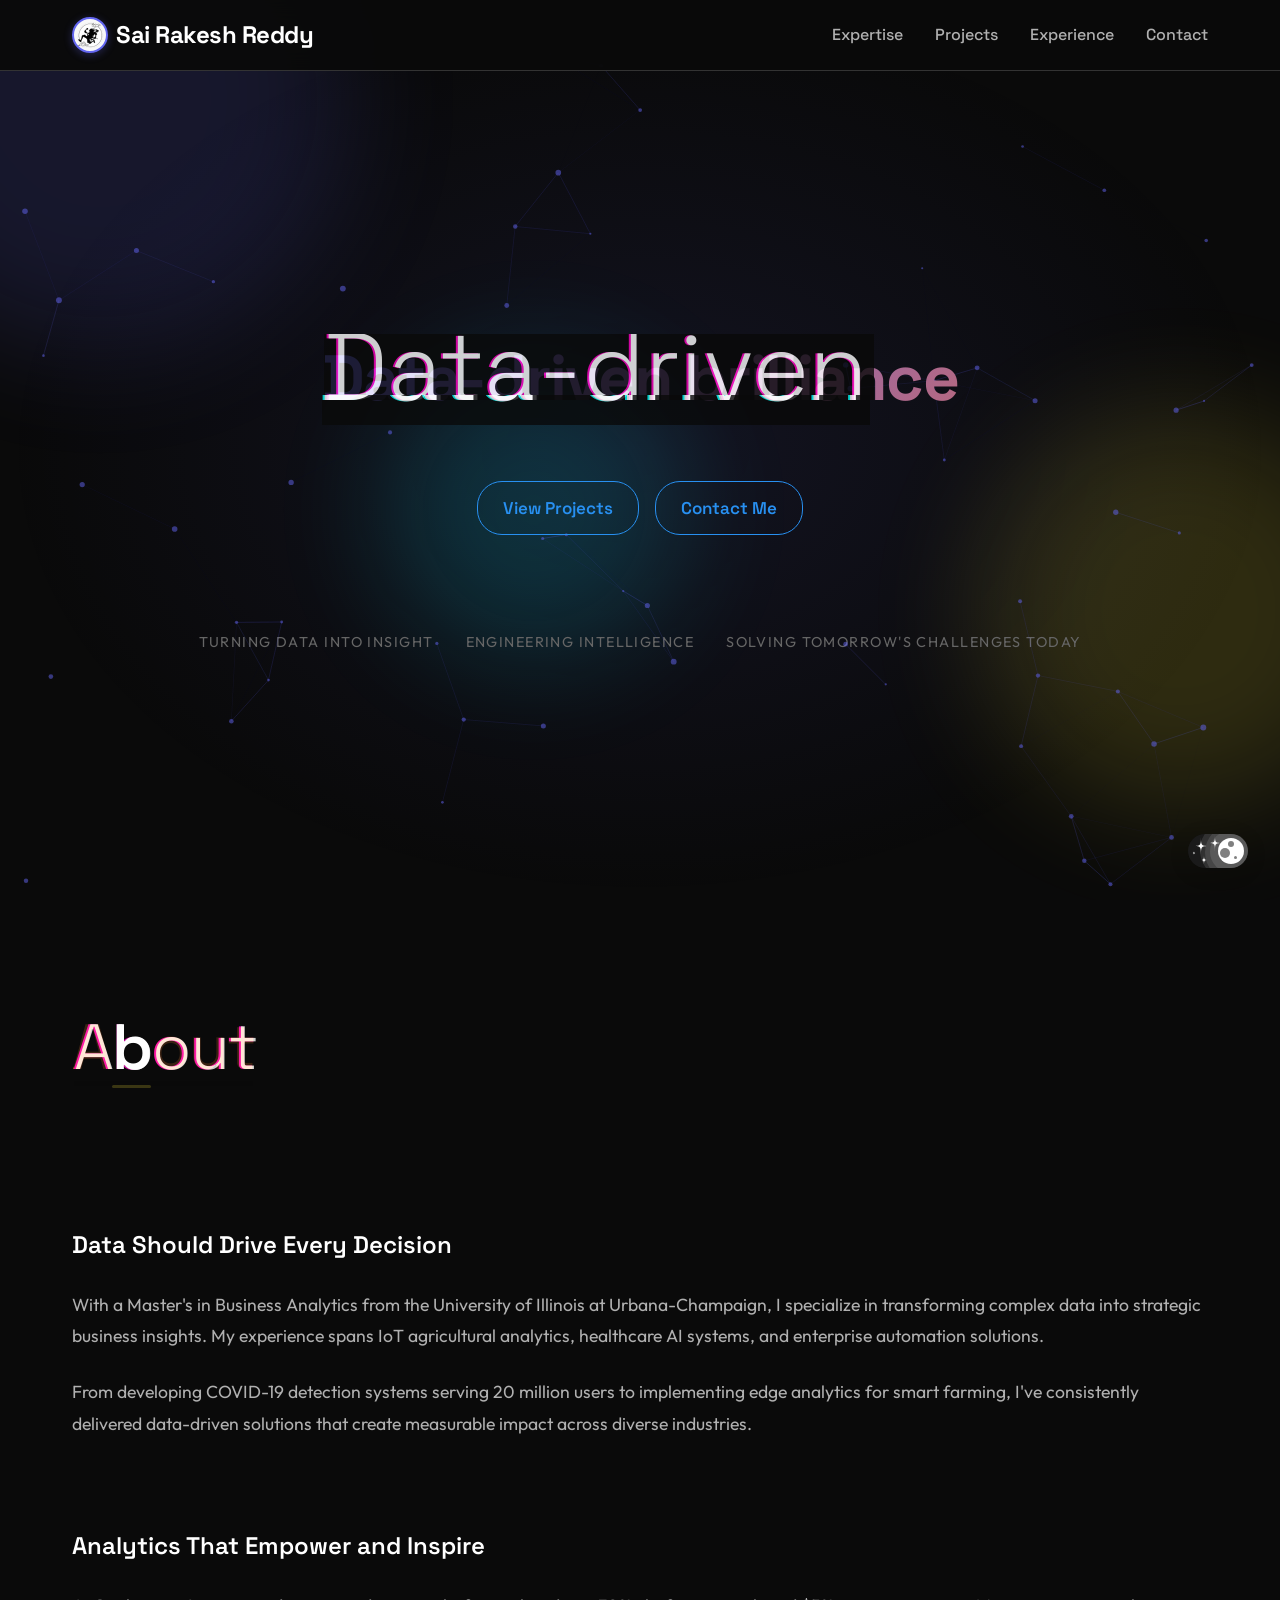
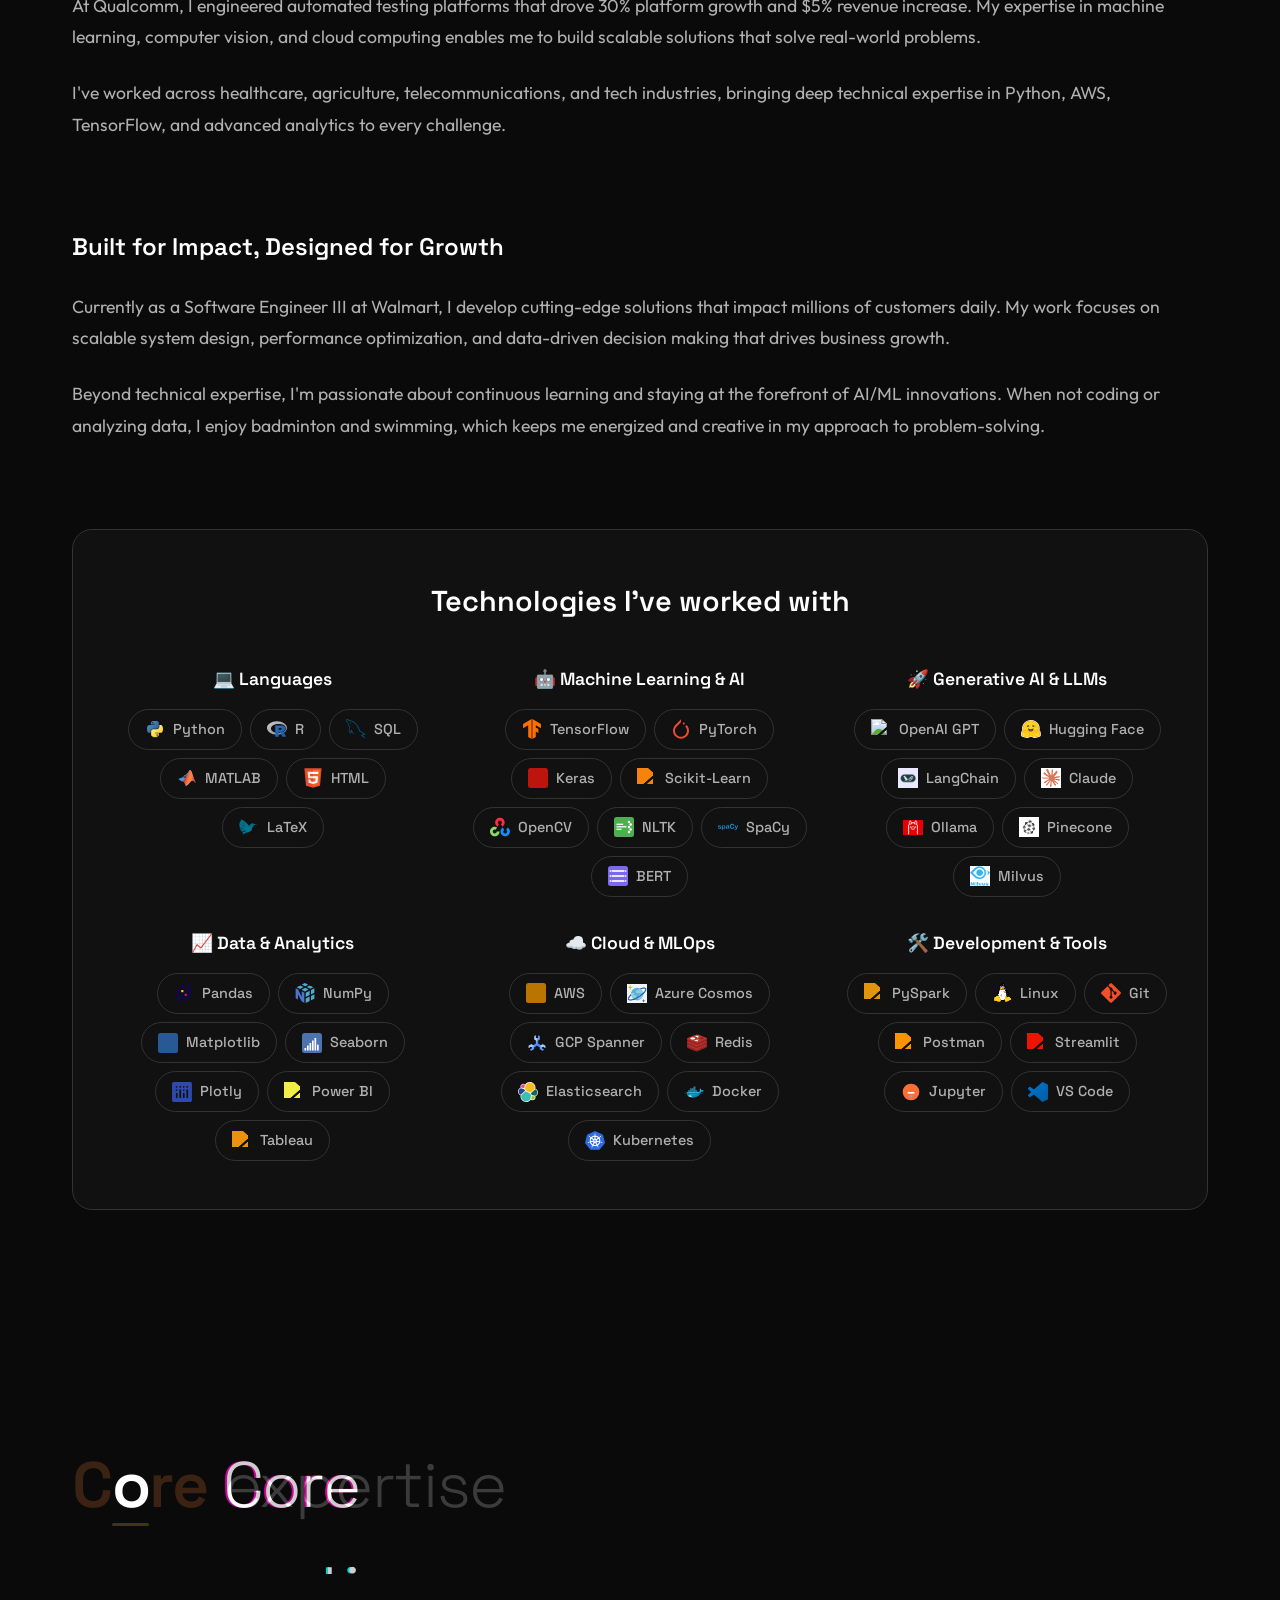
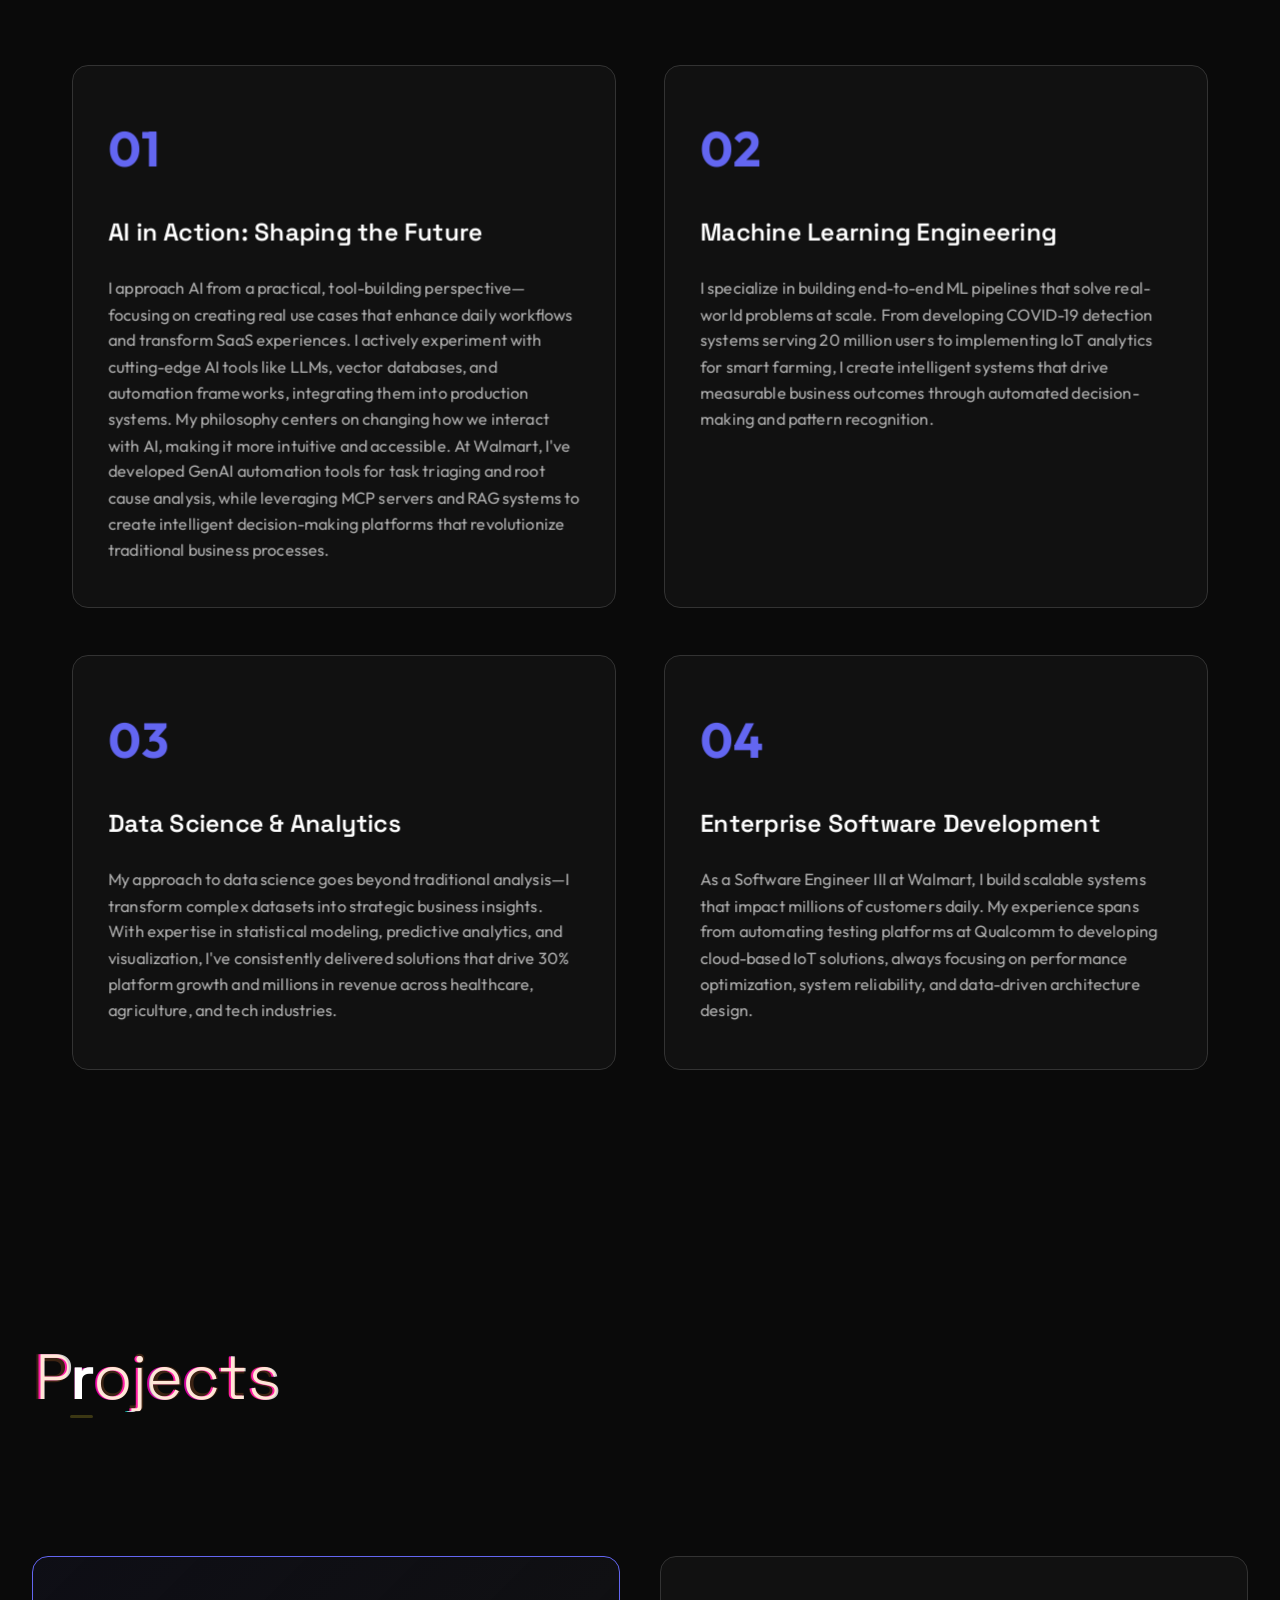
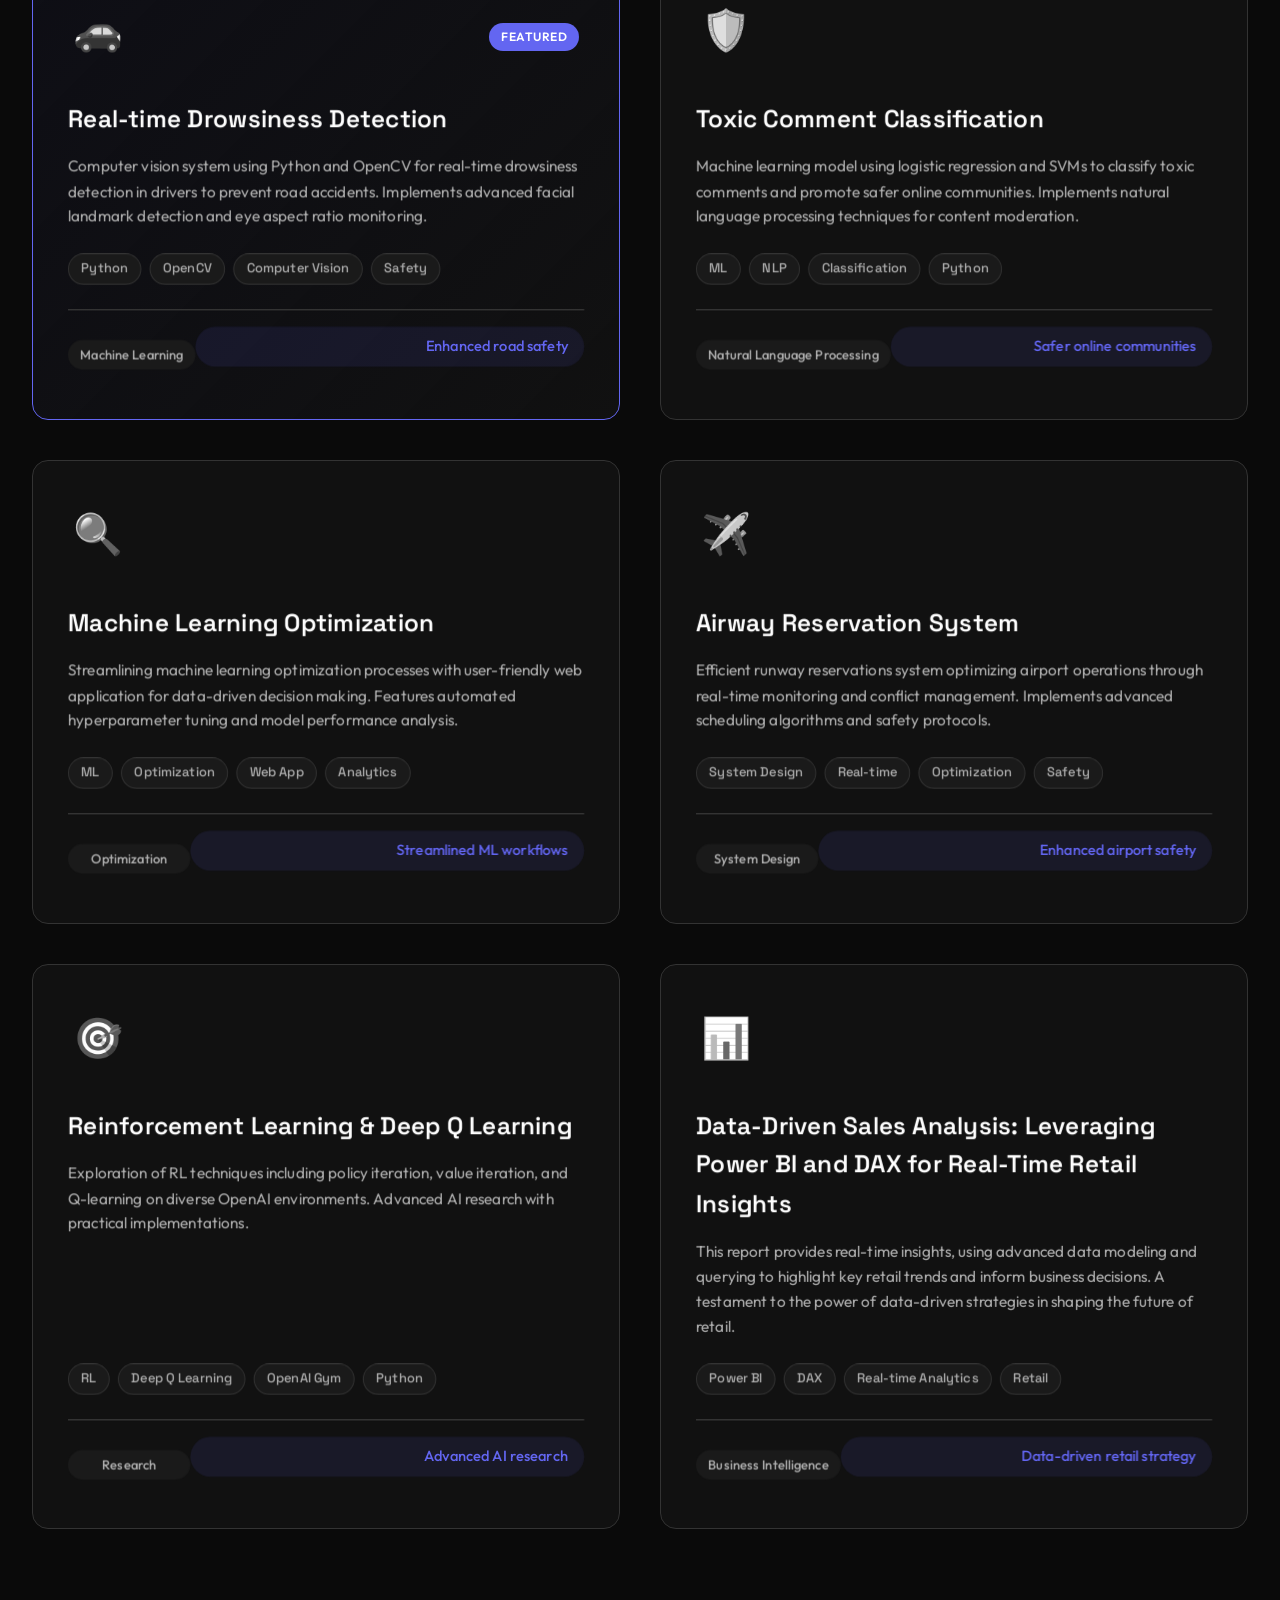
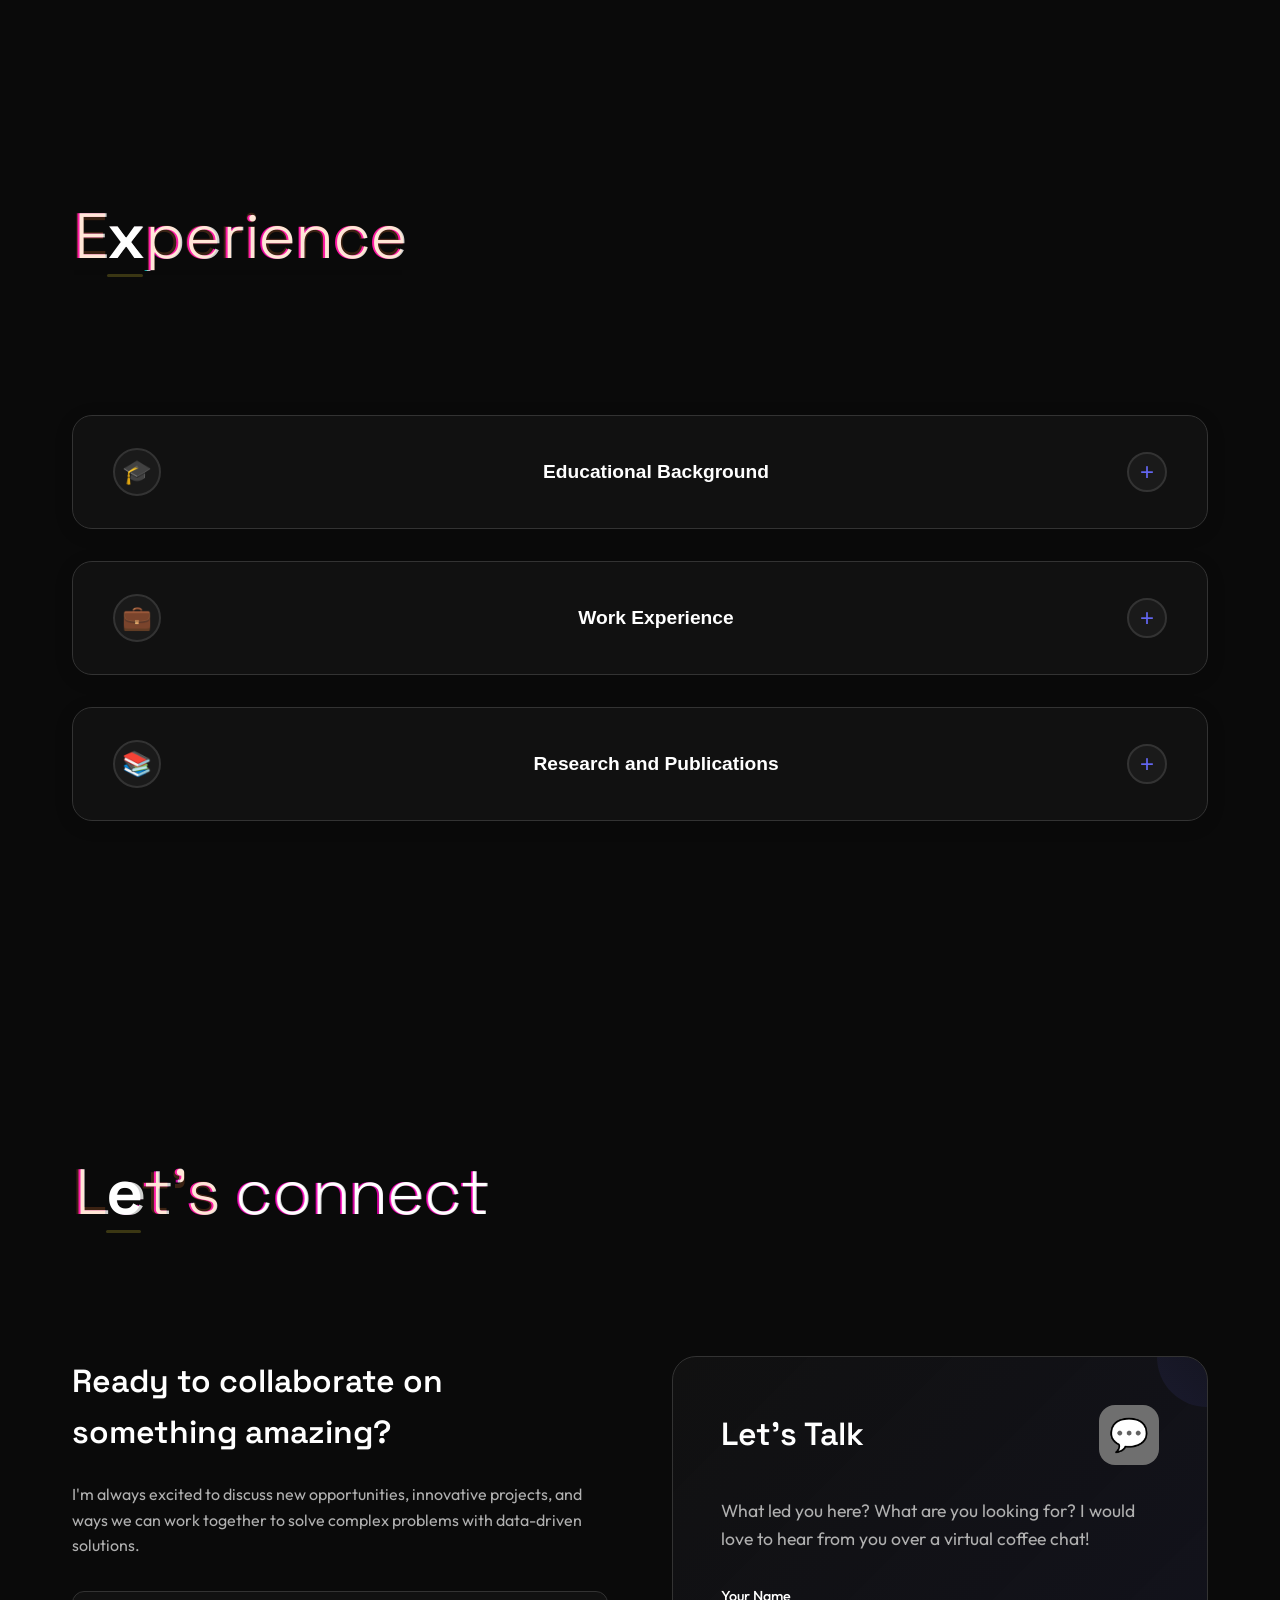
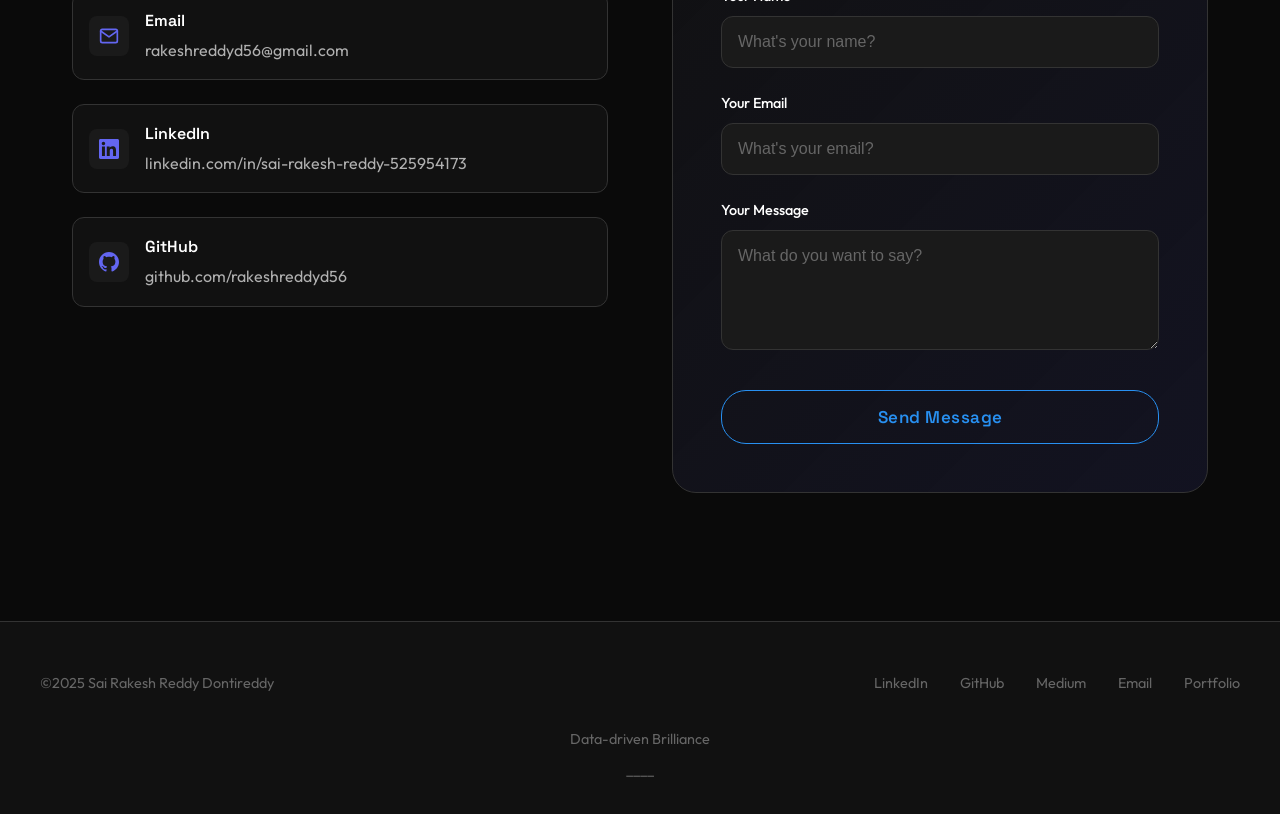
==== commit 886ef782: "Enhance portfolio animations, typography, and interactions" ====
--- a/index.html
+++ b/index.html
@@ -10,9 +10,11 @@
     <link rel="stylesheet" href="style.css">
     <link rel="preconnect" href="https://fonts.googleapis.com">
     <link rel="preconnect" href="https://fonts.gstatic.com" crossorigin>
-    <link href="https://fonts.googleapis.com/css2?family=Inter:wght@300;400;500;600;700&display=swap" rel="stylesheet">
+    <link href="https://fonts.googleapis.com/css2?family=Outfit:wght@300;400;500;600;700&family=Space+Grotesk:wght@300;400;500;600;700&display=swap" rel="stylesheet">
 </head>
 <body>
+    <div class="shutter shutter-top"></div>
+    <div class="shutter shutter-bottom"></div>
     <header class="header">
         <nav class="nav">
             <div class="nav-left">
@@ -35,6 +37,7 @@
     <main>
         <!-- Hero Section -->
         <section class="hero">
+            <canvas id="hero-canvas"></canvas>
             <div class="hero-content">
                 <h1 class="hero-title">
                     <span class="apple-bold-text">Data-driven brilliance</span>
@@ -928,6 +931,11 @@
         </div>
     </label>
 
+    <div class="floating-shapes">
+        <div class="shape shape-1"></div>
+        <div class="shape shape-2"></div>
+        <div class="shape shape-3"></div>
+    </div>
     <script src="script.js"></script>
 </body>
 </html> 
--- a/style.css
+++ b/style.css
@@ -18,6 +18,7 @@
     --gradient-1: linear-gradient(135deg, #667eea 0%, #764ba2 100%);
     --gradient-2: linear-gradient(135deg, #ff8c42 0%, #ff6b1a 100%);
     --gradient-3: linear-gradient(135deg, #4facfe 0%, #00f2fe 100%);
+    --font-heading: 'Space Grotesk', sans-serif;
 }
 
 /* Light theme variables */
@@ -537,7 +538,7 @@
 }
 
 body {
-    font-family: 'Inter', -apple-system, BlinkMacSystemFont, 'Segoe UI', Roboto, sans-serif;
+    font-family: 'Outfit', 'Inter', -apple-system, BlinkMacSystemFont, 'Segoe UI', Roboto, sans-serif;
     background-color: var(--bg-primary);
     color: var(--text-primary);
     line-height: 1.6;
@@ -1246,9 +1247,6 @@
     margin-bottom: 1.5rem;
 }
 
-.work-experience-btn {
-    /* Additional specific styles for work experience button can be added here */
-}
 
 /* Work Experience Modal */
 .work-experience-modal {
@@ -3009,6 +3007,7 @@
         touch-action: manipulation;
         -webkit-tap-highlight-color: transparent;
         -webkit-appearance: none;
+        appearance: none;
         -webkit-user-select: none;
         user-select: none;
     }
@@ -4904,4 +4903,204 @@
     background-clip: initial;
     -webkit-background-clip: initial;
     -webkit-text-fill-color: initial;
-}+}
+/* --- CRAZY ENHANCEMENTS --- */
+
+/* Hero Canvas */
+#hero-canvas {
+    position: absolute;
+    top: 0;
+    left: 0;
+    width: 100%;
+    height: 100%;
+    z-index: 0;
+    pointer-events: none;
+}
+
+.hero {
+    position: relative;
+    overflow: hidden;
+}
+
+.hero-content {
+    position: relative;
+    z-index: 2;
+}
+
+/* Floating Background Shapes */
+.floating-shapes {
+    position: fixed;
+    top: 0;
+    left: 0;
+    width: 100%;
+    height: 100%;
+    z-index: -1;
+    pointer-events: none;
+    overflow: hidden;
+}
+
+.shape {
+    position: absolute;
+    border-radius: 50%;
+    opacity: 0.15;
+    filter: blur(60px);
+    animation: float-shape 20s infinite linear;
+}
+
+.shape-1 {
+    width: 500px;
+    height: 500px;
+    background: var(--accent);
+    top: -150px;
+    left: -150px;
+    animation-delay: 0s;
+}
+
+.shape-2 {
+    width: 400px;
+    height: 400px;
+    background: var(--highlight);
+    bottom: 10%;
+    right: -100px;
+    animation-delay: -5s;
+}
+
+.shape-3 {
+    width: 300px;
+    height: 300px;
+    background: #00f2fe;
+    top: 40%;
+    left: 30%;
+    animation-delay: -10s;
+}
+
+@keyframes float-shape {
+    0% { transform: translate(0, 0) rotate(0deg); }
+    33% { transform: translate(50px, 50px) rotate(120deg); }
+    66% { transform: translate(-30px, 30px) rotate(240deg); }
+    100% { transform: translate(0, 0) rotate(360deg); }
+}
+
+/* 3D Tilt Effect for Cards */
+.project-card, .value-card {
+    transform-style: preserve-3d;
+    perspective: 1000px;
+    transition: transform 0.1s ease-out, box-shadow 0.3s ease;
+    will-change: transform;
+}
+
+.project-card h3, .value-card h3, 
+.project-card p, .value-card p,
+.project-icon, .value-number,
+.project-tech, .project-meta {
+    transform: translateZ(20px);
+    transition: transform 0.3s ease;
+}
+
+.project-card:hover, .value-card:hover {
+    z-index: 10;
+}
+
+/* Glitch Effect */
+.glitch-text {
+    position: relative;
+    display: inline-block;
+}
+
+.glitch-text::before,
+.glitch-text::after {
+    content: attr(data-text);
+    position: absolute;
+    top: 0;
+    left: 0;
+    width: 100%;
+    height: 100%;
+    background: var(--bg-primary);
+    opacity: 0.8;
+}
+
+.glitch-text::before {
+    left: 2px;
+    text-shadow: -2px 0 #ff00c1;
+    clip: rect(24px, 550px, 90px, 0);
+    animation: glitch-anim-1 3s infinite linear alternate-reverse;
+}
+
+.glitch-text::after {
+    left: -2px;
+    text-shadow: -2px 0 #00fff9;
+    clip: rect(85px, 550px, 140px, 0);
+    animation: glitch-anim-2 2.5s infinite linear alternate-reverse;
+}
+
+@keyframes glitch-anim-1 {
+    0% { clip: rect(20px, 9999px, 10px, 0); }
+    20% { clip: rect(60px, 9999px, 80px, 0); }
+    40% { clip: rect(30px, 9999px, 50px, 0); }
+    60% { clip: rect(80px, 9999px, 20px, 0); }
+    80% { clip: rect(10px, 9999px, 70px, 0); }
+    100% { clip: rect(50px, 9999px, 30px, 0); }
+}
+
+@keyframes glitch-anim-2 {
+    0% { clip: rect(80px, 9999px, 30px, 0); }
+    20% { clip: rect(10px, 9999px, 50px, 0); }
+    40% { clip: rect(50px, 9999px, 10px, 0); }
+    60% { clip: rect(30px, 9999px, 80px, 0); }
+    80% { clip: rect(70px, 9999px, 20px, 0); }
+    100% { clip: rect(20px, 9999px, 60px, 0); }
+}
+
+/* Reveal Stagger */
+.reveal-stagger {
+    opacity: 0;
+    transform: translateY(50px) scale(0.9);
+    transition: all 0.8s cubic-bezier(0.2, 0.8, 0.2, 1);
+}
+
+.reveal-stagger.visible {
+    opacity: 1;
+    transform: translateY(0) scale(1);
+}
+
+/* Hero Typography Enhance */
+.hero-title .apple-bold-text {
+    animation: color-cycle 10s infinite linear;
+    background-size: 200% auto;
+}
+
+@keyframes color-cycle {
+    0% { background-position: 0% 50%; }
+    50% { background-position: 100% 50%; }
+    100% { background-position: 0% 50%; }
+}
+
+
+/* Curtain Reveal */
+.shutter {
+    position: fixed;
+    left: 0;
+    width: 100%;
+    height: 50%;
+    background: var(--bg-primary);
+    z-index: 9999;
+    transition: transform 1s cubic-bezier(0.7, 0, 0.3, 1);
+}
+.shutter-top {
+    top: 0;
+    transform-origin: top;
+    border-bottom: 2px solid var(--accent);
+}
+.shutter-bottom {
+    bottom: 0;
+    transform-origin: bottom;
+    border-top: 2px solid var(--accent);
+}
+.shutter.open {
+    transform: scaleY(0);
+}
+
+/* Apply Heading Font */
+h1, h2, h3, h4, h5, h6, .logo, .nav-link, .btn-primary, .btn-secondary, .hero-title, .section-title, .tech-tag {
+    font-family: var(--font-heading, 'Space Grotesk', sans-serif);
+}
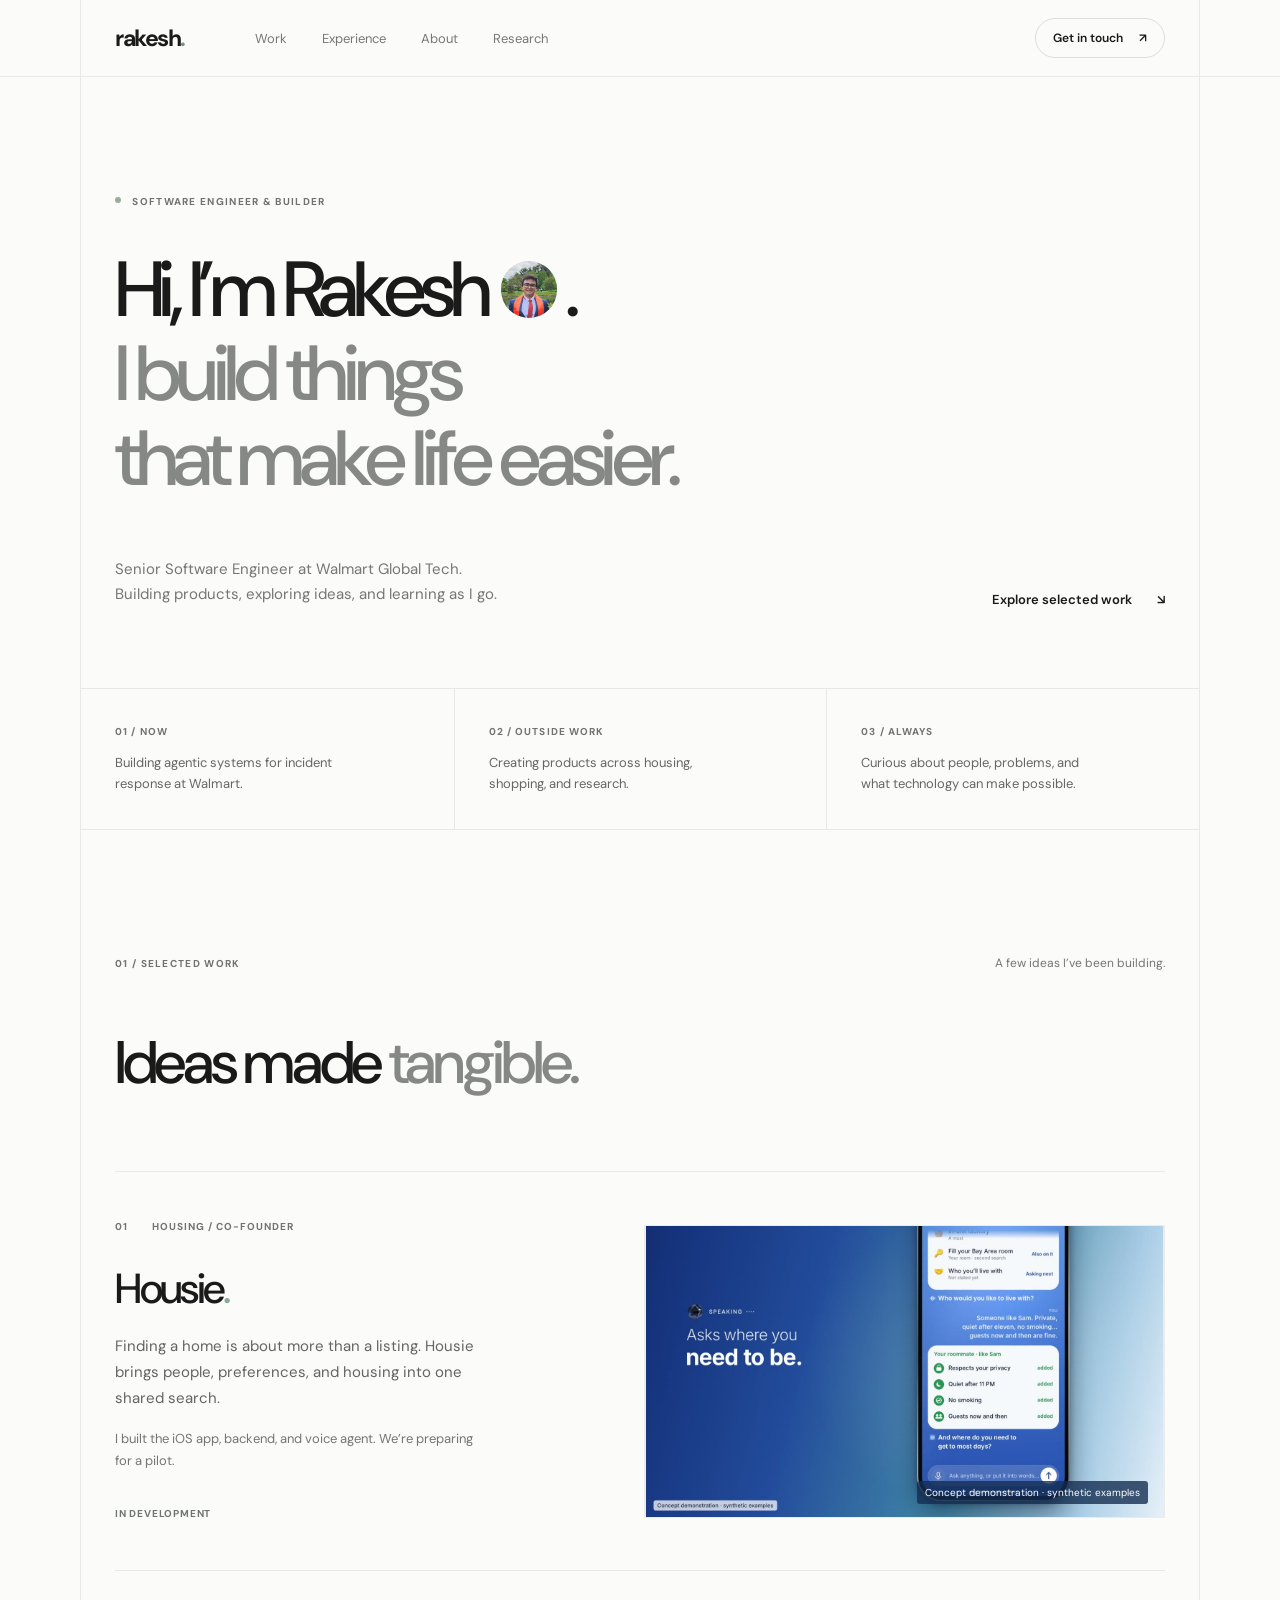
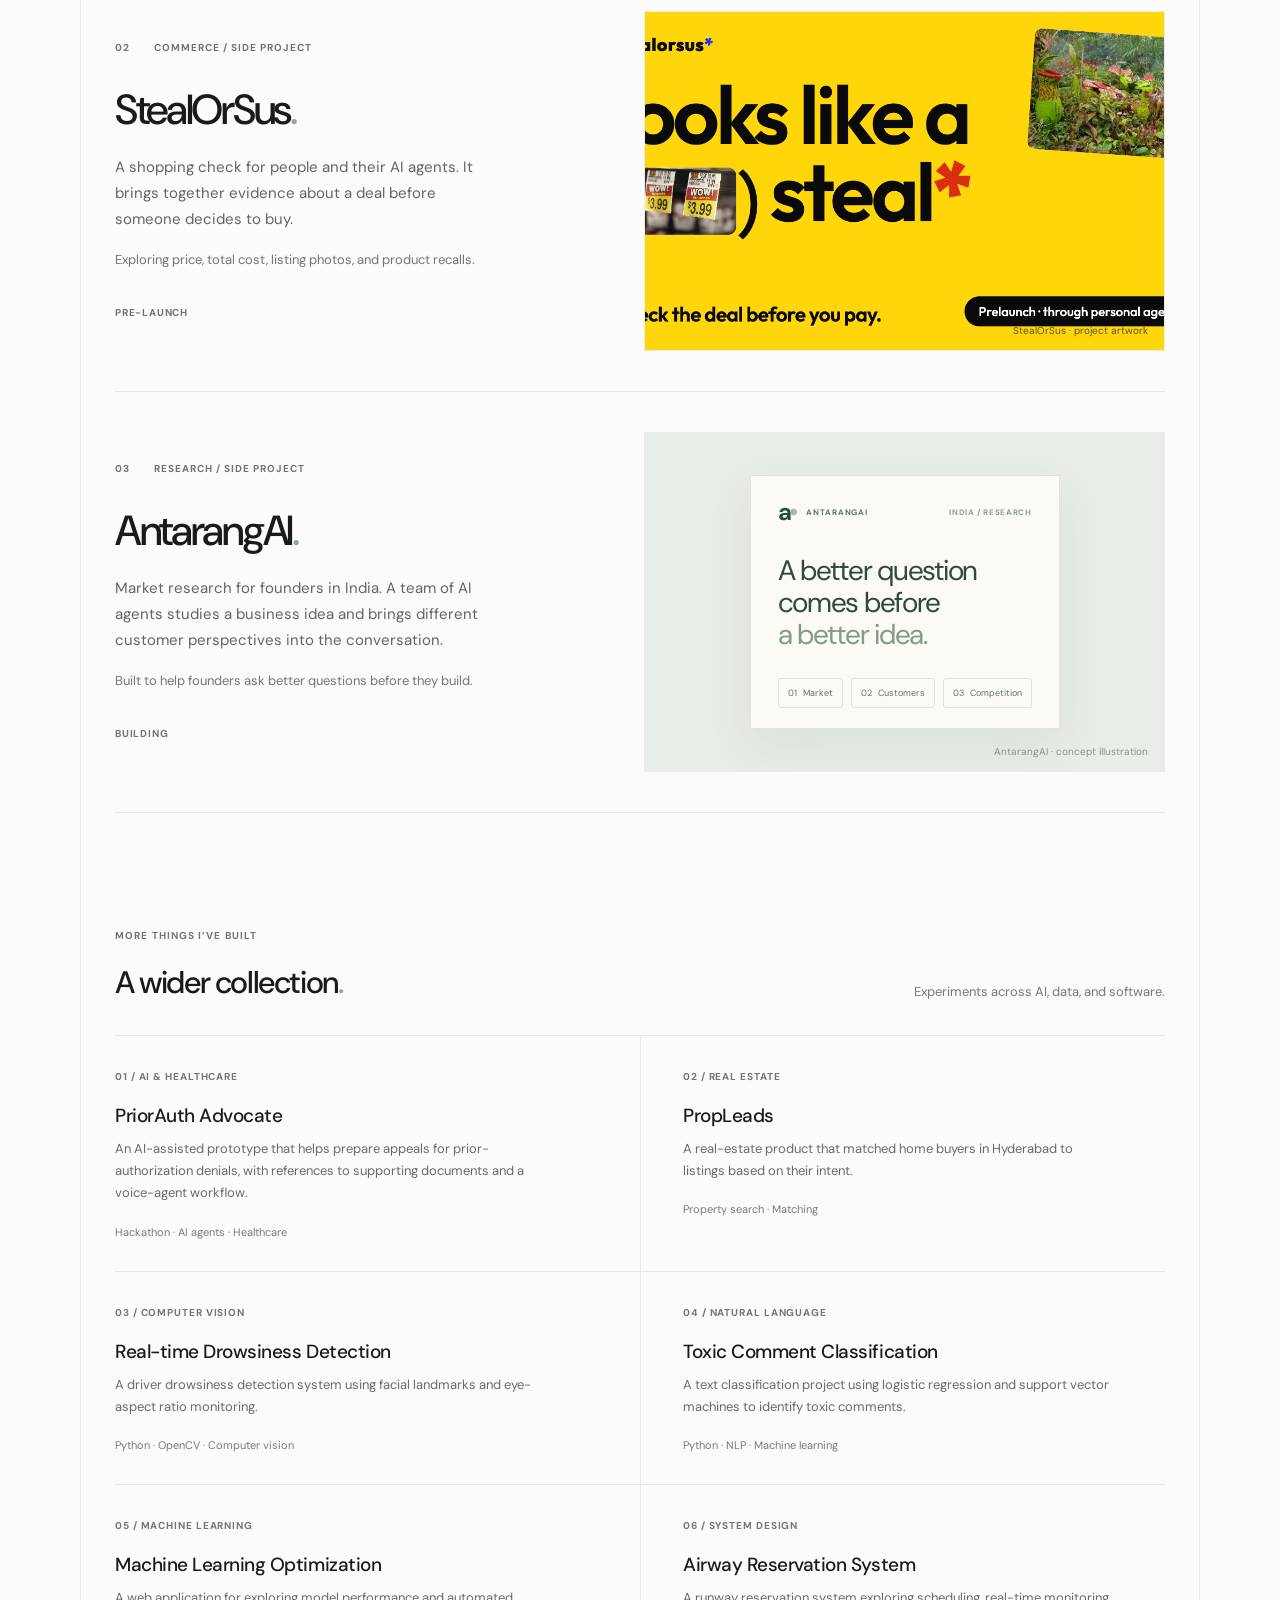
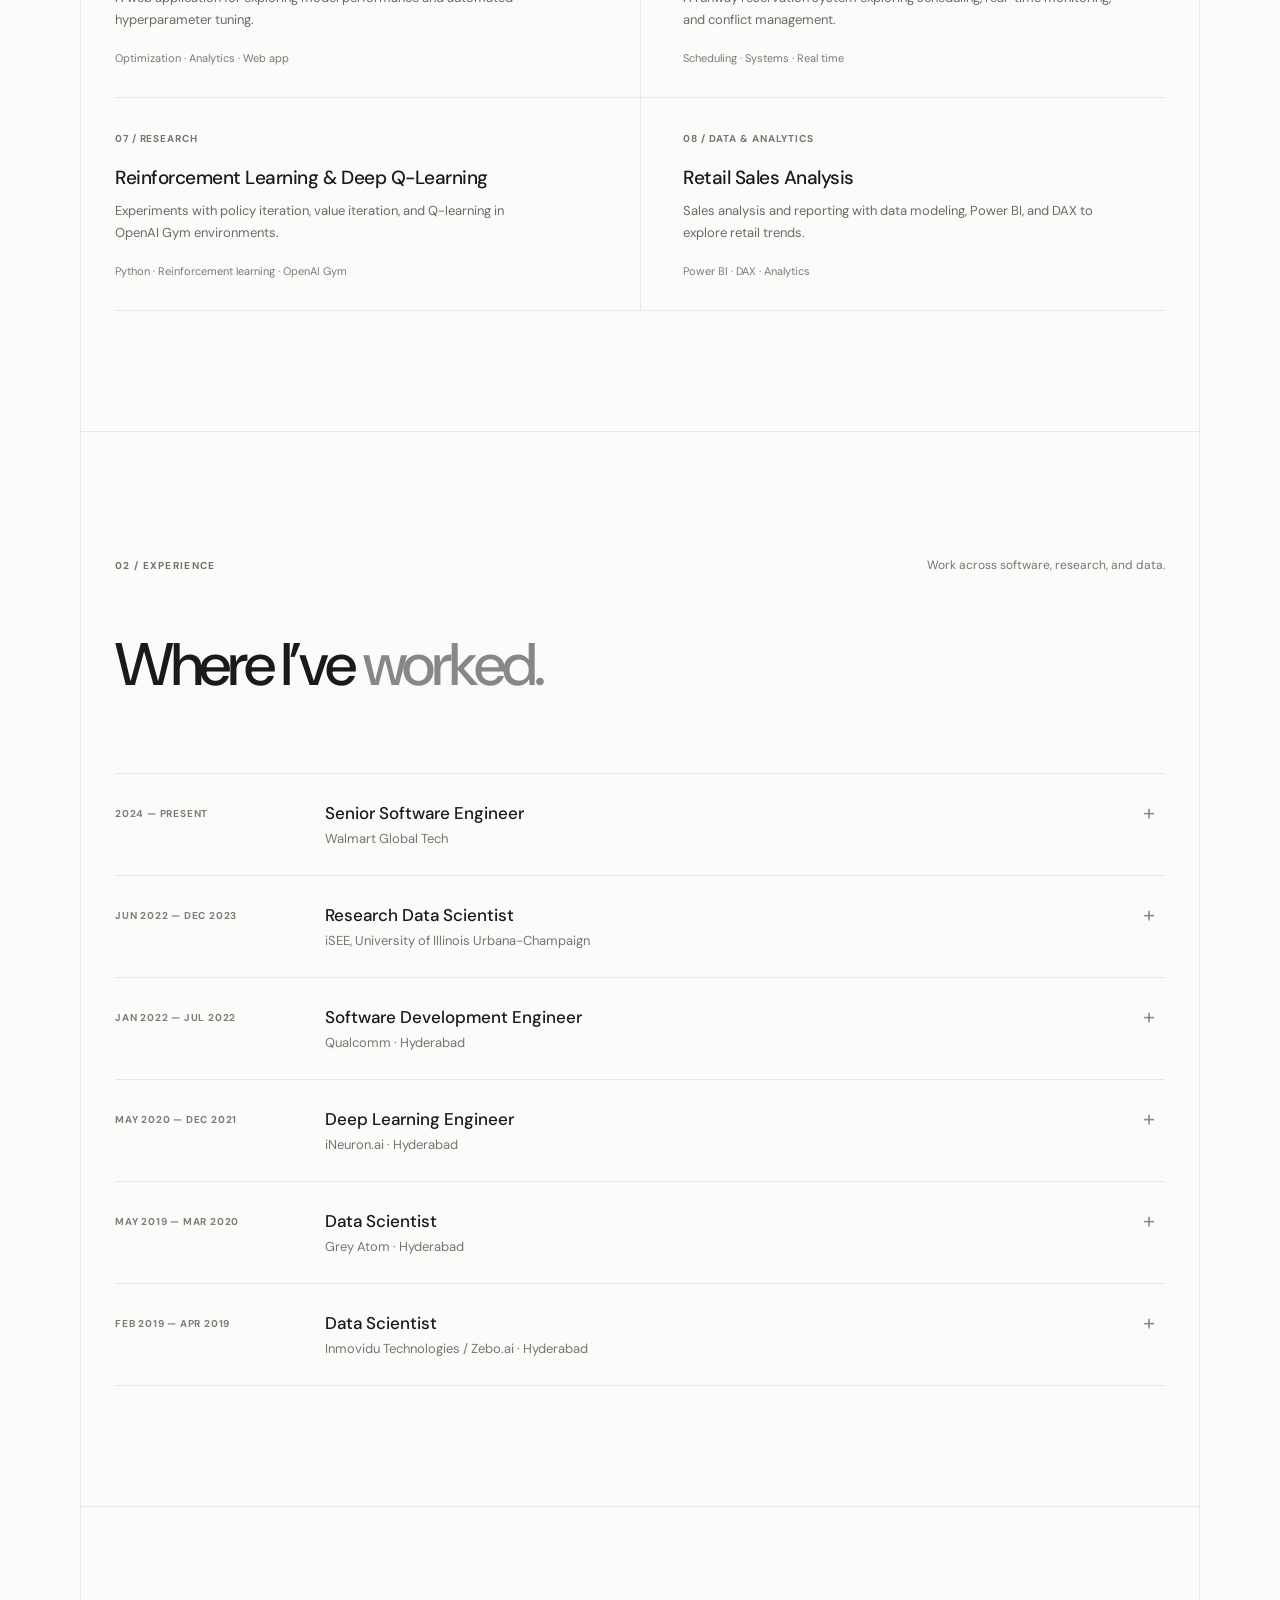
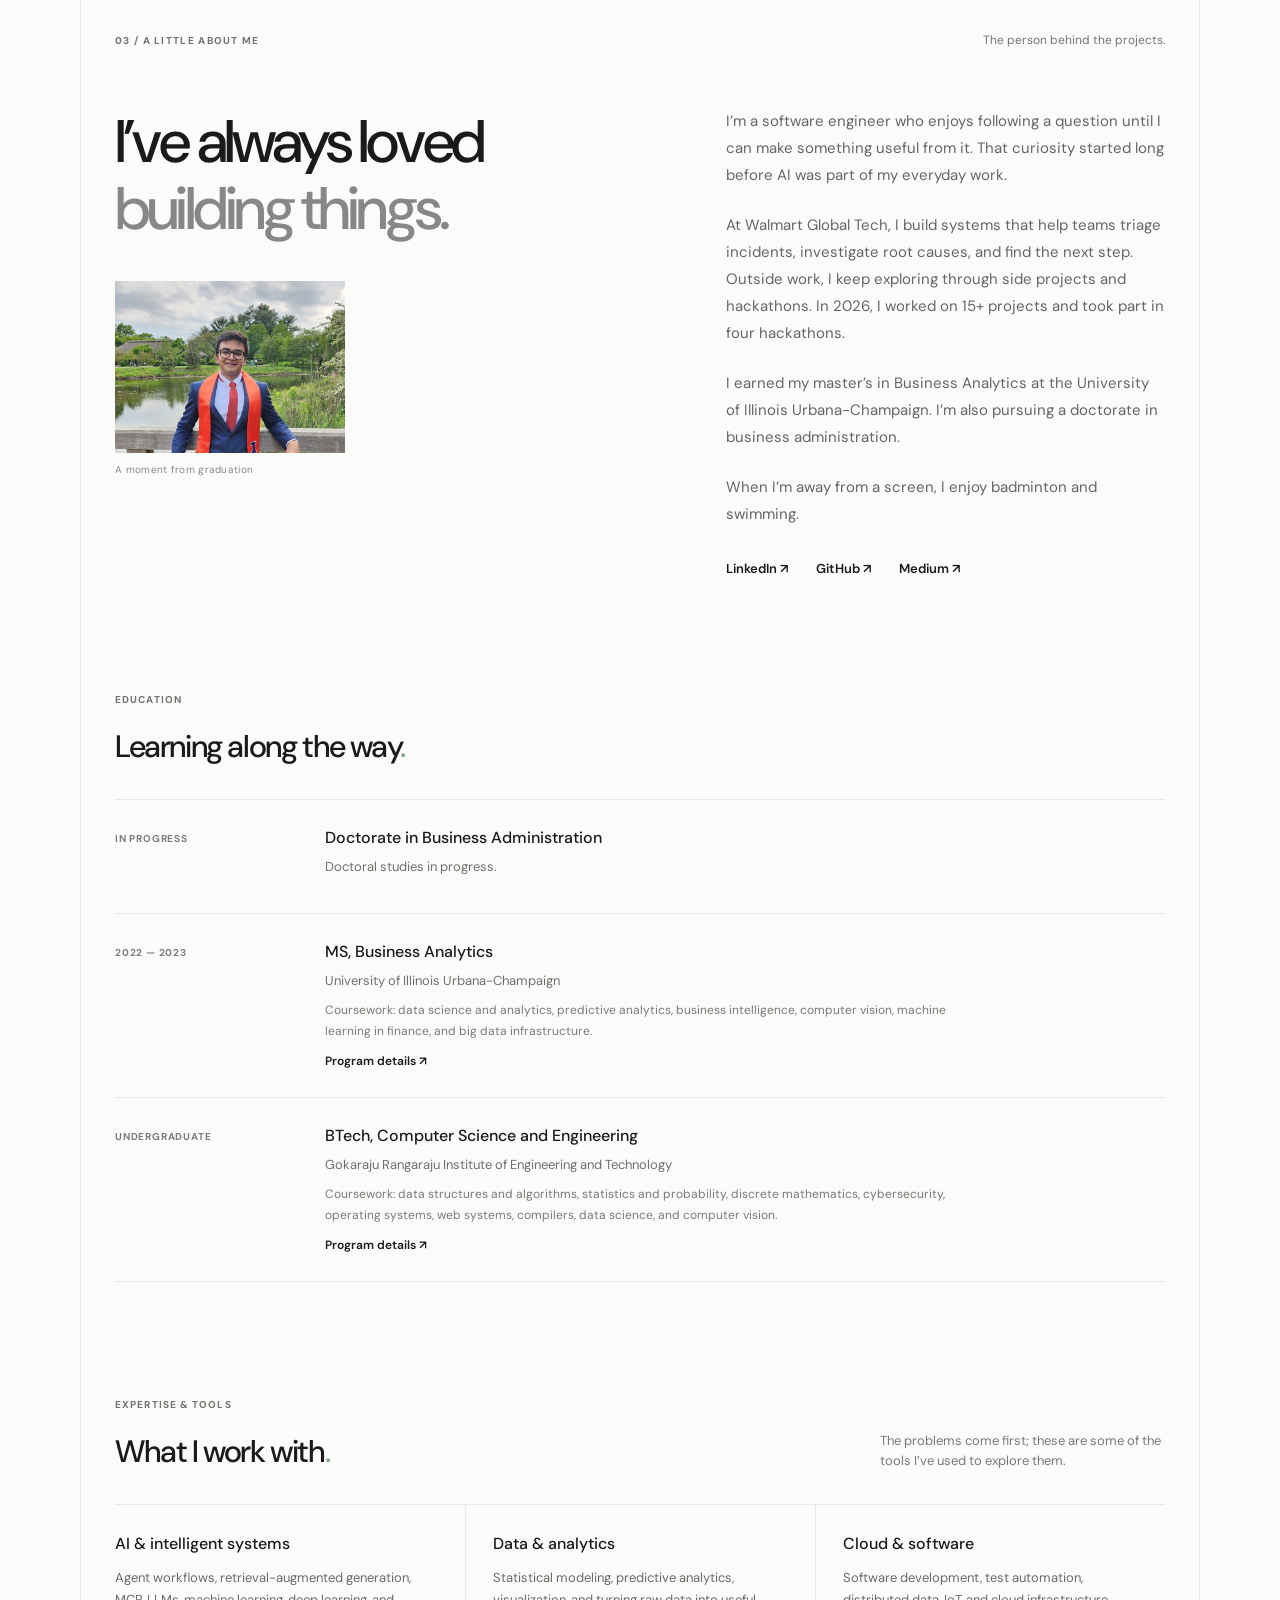
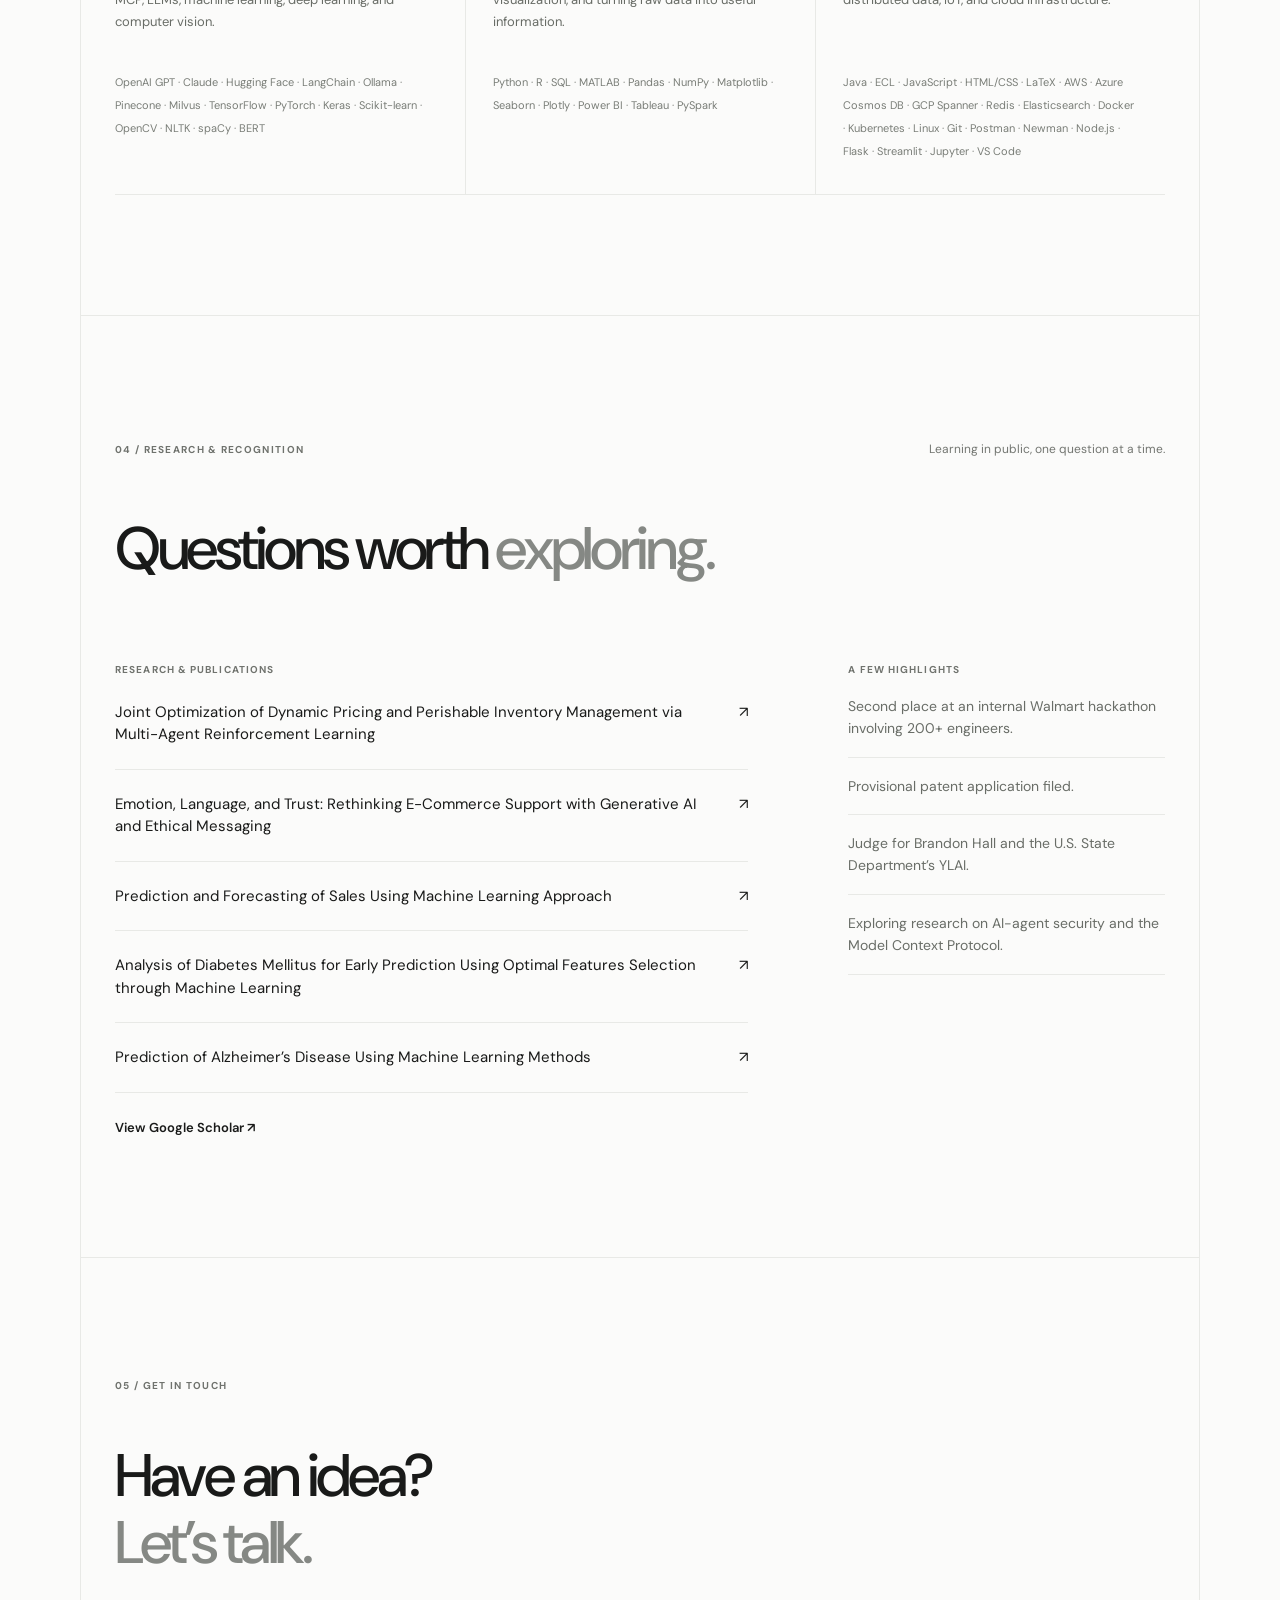
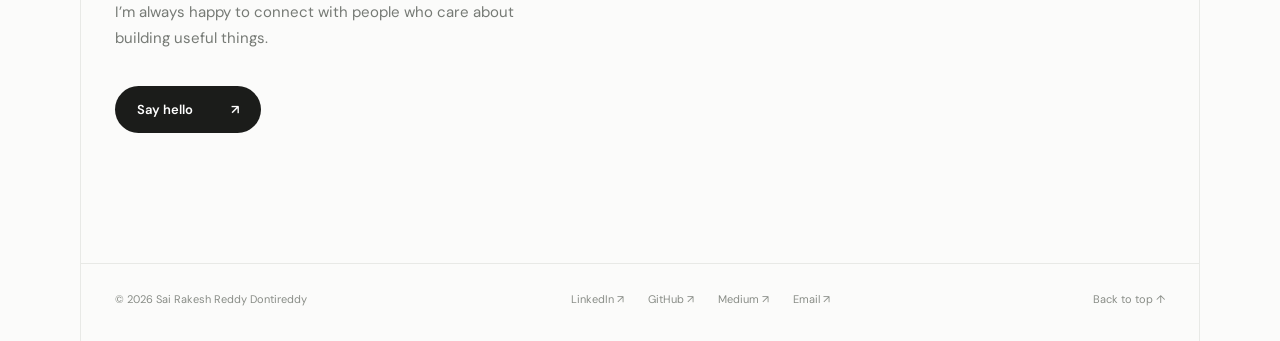
==== commit 5f9bb4fe: "Redesign portfolio and update project visuals" ====
--- a/index.html
+++ b/index.html
@@ -1,941 +1,95 @@
-<!DOCTYPE html>
+<!doctype html>
 <html lang="en">
 <head>
-    <meta charset="UTF-8">
-    <meta name="viewport" content="width=device-width, initial-scale=1.0">
-    <title>Sai Rakesh Reddy Dontireddy - Data Scientist Portfolio</title>
-    <link rel="icon" type="image/jpeg" href="icons/monkey-d-luffy-favicon.jpg">
-    <link rel="shortcut icon" type="image/jpeg" href="icons/monkey-d-luffy-favicon.jpg">
-    <link rel="apple-touch-icon" href="icons/monkey-d-luffy-favicon.jpg">
-    <link rel="stylesheet" href="style.css">
-    <link rel="preconnect" href="https://fonts.googleapis.com">
-    <link rel="preconnect" href="https://fonts.gstatic.com" crossorigin>
-    <link href="https://fonts.googleapis.com/css2?family=Outfit:wght@300;400;500;600;700&family=Space+Grotesk:wght@300;400;500;600;700&display=swap" rel="stylesheet">
+  <meta charset="utf-8">
+  <meta name="viewport" content="width=device-width, initial-scale=1">
+  <meta name="description" content="Rakesh Reddy is a software engineer and builder working across AI, products, and research.">
+  <meta name="theme-color" content="#fbfbfa">
+  <title>Rakesh Reddy — Engineer &amp; Builder</title>
+  <link rel="stylesheet" href="style.css">
 </head>
 <body>
-    <div class="shutter shutter-top"></div>
-    <div class="shutter shutter-bottom"></div>
-    <header class="header">
-        <nav class="nav">
-            <div class="nav-left">
-                <div class="logo apple-bold-text">Sai Rakesh Reddy</div>
-            </div>
-            <div class="nav-toggle" id="navToggle">
-                <span class="nav-toggle-bar"></span>
-                <span class="nav-toggle-bar"></span>
-                <span class="nav-toggle-bar"></span>
-            </div>
-            <div class="nav-center" id="navCenter">
-                <a href="#expertise" class="nav-link">Expertise</a>
-                <a href="#projects" class="nav-link">Projects</a>
-                <a href="#experience" class="nav-link">Experience</a>
-                <a href="#contact" class="nav-link">Contact</a>
-            </div>
-        </nav>
-    </header>
+  <a class="skip" href="#main">Skip to content</a>
+  <header class="topbar">
+    <div class="topbar-inner frame">
+      <a class="wordmark" href="#top" aria-label="Rakesh Reddy, home">rakesh<span>.</span></a>
+      <nav aria-label="Main navigation"><a href="#work">Work</a><a href="#experience">Experience</a><a href="#about">About</a><a href="#research">Research</a></nav>
+      <a class="contact-link" href="mailto:rakeshreddyd56@gmail.com">Get in touch <span aria-hidden="true">↗</span></a>
+    </div>
+  </header>
+  <main id="main">
+    <section class="hero frame" id="top" aria-labelledby="hero-title">
+      <div class="hero-inner">
+        <div class="eyebrow"><span class="dot"></span> SOFTWARE ENGINEER &amp; BUILDER</div>
+        <h1 id="hero-title">Hi, I’m Rakesh<span class="portrait"><img src="assets/rakesh.jpeg" alt=""></span>.<br><span>I build things<br class="desktop-break"> that make life easier.</span></h1>
+        <div class="hero-bottom"><p>Senior Software Engineer at Walmart Global Tech.<br>Building products, exploring ideas, and learning as I go.</p><a class="text-link" href="#work">Explore selected work <span aria-hidden="true">↘</span></a></div>
+      </div>
+      <div class="hero-grid" aria-label="At a glance">
+        <div><span>01 / NOW</span><p>Building agentic systems for incident response at Walmart.</p></div>
+        <div><span>02 / OUTSIDE WORK</span><p>Creating products across housing, shopping, and research.</p></div>
+        <div><span>03 / ALWAYS</span><p>Curious about people, problems, and what technology can make possible.</p></div>
+      </div>
+    </section>
 
-    <main>
-        <!-- Hero Section -->
-        <section class="hero">
-            <canvas id="hero-canvas"></canvas>
-            <div class="hero-content">
-                <h1 class="hero-title">
-                    <span class="apple-bold-text">Data-driven brilliance</span>
-                </h1>
-                <div class="hero-buttons">
-                    <button class="btn-primary">
-                        <span>View Projects</span>
-                    </button>
-                    <button class="btn-secondary">
-                        <span>Contact Me</span>
-                    </button>
-                </div>
-            </div>
-            <div class="hero-labels">
-                <span class="label">Turning Data into Insight</span>
-                <span class="label">Engineering Intelligence</span>
-                <span class="label">Solving Tomorrow's Challenges Today</span>
-            </div>
-        </section>
+    <section class="section frame work" id="work" aria-labelledby="work-title">
+      <div class="section-heading"><span class="eyebrow">01 / SELECTED WORK</span><p>A few ideas I’ve been building.</p></div>
+      <h2 id="work-title">Ideas made <span>tangible.</span></h2>
+      <div class="project-list">
+        <article class="project" id="housie">
+          <div class="project-copy"><div class="project-meta"><span>01</span><span>HOUSING / CO-FOUNDER</span></div><h3>Housie<span class="project-dot">.</span></h3><p>Finding a home is about more than a listing. Housie brings people, preferences, and housing into one shared search.</p><p class="project-detail">I built the iOS app, backend, and voice agent. We’re preparing for a pilot.</p><span class="project-status">IN DEVELOPMENT</span></div>
+          <div class="project-visual housie-visual"><img class="housie-demo" src="assets/housie-demo.jpg" alt="A scene from the Housie concept demonstration showing a sample housing search"><span class="image-caption">Concept demonstration · synthetic examples</span></div>
+        </article>
+        <article class="project" id="stealorsus">
+          <div class="project-copy"><div class="project-meta"><span>02</span><span>COMMERCE / SIDE PROJECT</span></div><h3>StealOrSus<span class="project-dot">.</span></h3><p>A shopping check for people and their AI agents. It brings together evidence about a deal before someone decides to buy.</p><p class="project-detail">Exploring price, total cost, listing photos, and product recalls.</p><span class="project-status">PRE-LAUNCH</span></div>
+          <div class="project-visual steal-visual"><img src="assets/stealorsus.png" alt="StealOrSus project artwork"><span class="image-caption">StealOrSus · project artwork</span></div>
+        </article>
+        <article class="project" id="antarangai">
+          <div class="project-copy"><div class="project-meta"><span>03</span><span>RESEARCH / SIDE PROJECT</span></div><h3>AntarangAI<span class="project-dot">.</span></h3><p>Market research for founders in India. A team of AI agents studies a business idea and brings different customer perspectives into the conversation.</p><p class="project-detail">Built to help founders ask better questions before they build.</p><span class="project-status">BUILDING</span></div>
+          <div class="project-visual antarang-visual" aria-label="Illustration of AntarangAI research themes"><div class="antarang-board" aria-hidden="true"><div class="antarang-top"><span class="antarang-logo">a<span>•</span></span><span>ANTARANGAI</span><span>INDIA / RESEARCH</span></div><div class="antarang-prompt">A better question<br>comes before<br><em>a better idea.</em></div><div class="antarang-topics"><span>01 &nbsp; Market</span><span>02 &nbsp; Customers</span><span>03 &nbsp; Competition</span></div></div><span class="image-caption">AntarangAI · concept illustration</span></div>
+        </article>
+      </div>
+      <div class="more-work">
+        <div class="list-heading"><div><span class="small-label">MORE THINGS I’VE BUILT</span><h3>A wider collection<span>.</span></h3></div><p>Experiments across AI, data, and software.</p></div>
+        <div class="archive-grid">
+          <article><span class="archive-number">01 / AI &amp; HEALTHCARE</span><h4>PriorAuth Advocate</h4><p>An AI-assisted prototype that helps prepare appeals for prior-authorization denials, with references to supporting documents and a voice-agent workflow.</p><span class="archive-tags">Hackathon · AI agents · Healthcare</span></article>
+          <article><span class="archive-number">02 / REAL ESTATE</span><h4>PropLeads</h4><p>A real-estate product that matched home buyers in Hyderabad to listings based on their intent.</p><span class="archive-tags">Property search · Matching</span></article>
+          <article><span class="archive-number">03 / COMPUTER VISION</span><h4>Real-time Drowsiness Detection</h4><p>A driver drowsiness detection system using facial landmarks and eye-aspect ratio monitoring.</p><span class="archive-tags">Python · OpenCV · Computer vision</span></article>
+          <article><span class="archive-number">04 / NATURAL LANGUAGE</span><h4>Toxic Comment Classification</h4><p>A text classification project using logistic regression and support vector machines to identify toxic comments.</p><span class="archive-tags">Python · NLP · Machine learning</span></article>
+          <article><span class="archive-number">05 / MACHINE LEARNING</span><h4>Machine Learning Optimization</h4><p>A web application for exploring model performance and automated hyperparameter tuning.</p><span class="archive-tags">Optimization · Analytics · Web app</span></article>
+          <article><span class="archive-number">06 / SYSTEM DESIGN</span><h4>Airway Reservation System</h4><p>A runway reservation system exploring scheduling, real-time monitoring, and conflict management.</p><span class="archive-tags">Scheduling · Systems · Real time</span></article>
+          <article><span class="archive-number">07 / RESEARCH</span><h4>Reinforcement Learning &amp; Deep Q-Learning</h4><p>Experiments with policy iteration, value iteration, and Q-learning in OpenAI Gym environments.</p><span class="archive-tags">Python · Reinforcement learning · OpenAI Gym</span></article>
+          <article><span class="archive-number">08 / DATA &amp; ANALYTICS</span><h4>Retail Sales Analysis</h4><p>Sales analysis and reporting with data modeling, Power BI, and DAX to explore retail trends.</p><span class="archive-tags">Power BI · DAX · Analytics</span></article>
+        </div>
+      </div>
+    </section>
 
-        <!-- Summary Section -->
-        <section class="summary">
-            <h2 class="section-title">
-                <span class="highlight">A</span><span class="underline">b</span><span class="highlight">out</span>
-            </h2>
-            
-            <div class="summary-content">
-                <div class="summary-block">
-                    <h3>Data Should Drive Every Decision</h3>
-                    <p>With a Master's in Business Analytics from the University of Illinois at Urbana-Champaign, I specialize in transforming complex data into strategic business insights. My experience spans IoT agricultural analytics, healthcare AI systems, and enterprise automation solutions.</p>
-                    <p>From developing COVID-19 detection systems serving 20 million users to implementing edge analytics for smart farming, I've consistently delivered data-driven solutions that create measurable impact across diverse industries.</p>
-                </div>
+    <section class="section frame experience" id="experience" aria-labelledby="experience-title">
+      <div class="section-heading"><span class="eyebrow">02 / EXPERIENCE</span><p>Work across software, research, and data.</p></div>
+      <h2 id="experience-title">Where I’ve <span>worked.</span></h2>
+      <div class="experience-list">
+        <details class="experience-item"><summary><span class="experience-period">2024 — PRESENT</span><span class="experience-title"><strong>Senior Software Engineer</strong><span>Walmart Global Tech</span></span><span class="expand-icon" aria-hidden="true">+</span></summary><div class="experience-body"><p>I build agentic systems for incident triage, root-cause analysis, and recommendations. My work has also included software development in Java and ECL, test automation, and Azure Cosmos DB runbooks for self-service workflows.</p><p>Our internal hackathon demo placed second among 200+ participating engineers, and we filed a provisional patent application.</p><span>Python · Java · ECL · Azure Cosmos DB · Flask · AI agents · Vector databases</span></div></details>
+        <details class="experience-item"><summary><span class="experience-period">JUN 2022 — DEC 2023</span><span class="experience-title"><strong>Research Data Scientist</strong><span>iSEE, University of Illinois Urbana-Champaign</span></span><span class="expand-icon" aria-hidden="true">+</span></summary><div class="experience-body"><p>Worked on agricultural field monitoring with Raspberry Pi, camera and GPS hardware, edge analytics, and AWS. Used OpenCV to process field imagery and supported research into precision agriculture and IoT.</p><span>Python · Raspberry Pi · OpenCV · AWS · IoT · Edge computing · GPS</span></div></details>
+        <details class="experience-item"><summary><span class="experience-period">JAN 2022 — JUL 2022</span><span class="experience-title"><strong>Software Development Engineer</strong><span>Qualcomm · Hyderabad</span></span><span class="expand-icon" aria-hidden="true">+</span></summary><div class="experience-body"><p>Developed automated testing workflows and interfaces, using Postman and Newman for load testing and API endpoint customization.</p><span>Postman · Newman · JavaScript · API testing · Load testing · Node.js</span></div></details>
+        <details class="experience-item"><summary><span class="experience-period">MAY 2020 — DEC 2021</span><span class="experience-title"><strong>Deep Learning Engineer</strong><span>iNeuron.ai · Hyderabad</span></span><span class="expand-icon" aria-hidden="true">+</span></summary><div class="experience-body"><p>Worked on a COVID-19 detection web application and deep-learning approaches for chest X-ray analysis, including U-Net models and a Streamlit interface.</p><span>Python · U-Net · Streamlit · TensorFlow · OpenCV · Deep learning</span></div></details>
+        <details class="experience-item"><summary><span class="experience-period">MAY 2019 — MAR 2020</span><span class="experience-title"><strong>Data Scientist</strong><span>Grey Atom · Hyderabad</span></span><span class="expand-icon" aria-hidden="true">+</span></summary><div class="experience-body"><p>Analyzed engagement and technology trends using data mining, web scraping, visualization, and predictive modeling. Supported data-science community activities and speaker sessions.</p><span>Python · Pandas · NumPy · Scikit-learn · SQL · Analytics</span></div></details>
+        <details class="experience-item"><summary><span class="experience-period">FEB 2019 — APR 2019</span><span class="experience-title"><strong>Data Scientist</strong><span>Inmovidu Technologies / Zebo.ai · Hyderabad</span></span><span class="expand-icon" aria-hidden="true">+</span></summary><div class="experience-body"><p>Worked on data storage and cleaning, interactive Tableau visualizations, and machine-learning models for data analysis.</p><span>Python · Tableau · SQL · Data cleaning · Machine learning</span></div></details>
+      </div>
+    </section>
 
-                <div class="summary-block">
-                    <h3>Analytics That Empower and Inspire</h3>
-                    <p>At Qualcomm, I engineered automated testing platforms that drove 30% platform growth and $5% revenue increase. My expertise in machine learning, computer vision, and cloud computing enables me to build scalable solutions that solve real-world problems.</p>
-                    <p>I've worked across healthcare, agriculture, telecommunications, and tech industries, bringing deep technical expertise in Python, AWS, TensorFlow, and advanced analytics to every challenge.</p>
-                </div>
+    <section class="section frame about" id="about" aria-labelledby="about-title">
+      <div class="section-heading"><span class="eyebrow">03 / A LITTLE ABOUT ME</span><p>The person behind the projects.</p></div>
+      <div class="about-grid"><div class="about-intro"><h2 id="about-title">I’ve always loved<br><span>building things.</span></h2><figure class="about-photo"><img src="assets/rakesh.jpeg" alt="Rakesh outdoors in his graduation attire" loading="lazy"><figcaption>A moment from graduation</figcaption></figure></div><div class="about-copy"><p>I’m a software engineer who enjoys following a question until I can make something useful from it. That curiosity started long before AI was part of my everyday work.</p><p>At Walmart Global Tech, I build systems that help teams triage incidents, investigate root causes, and find the next step. Outside work, I keep exploring through side projects and hackathons. In 2026, I worked on 15+ projects and took part in four hackathons.</p><p>I earned my master’s in Business Analytics at the University of Illinois Urbana-Champaign. I’m also pursuing a doctorate in business administration.</p><p>When I’m away from a screen, I enjoy badminton and swimming.</p><div class="about-links"><a href="https://www.linkedin.com/in/sai-rakesh-reddy-525954173/">LinkedIn ↗</a><a href="https://github.com/rakeshreddyd56">GitHub ↗</a><a href="https://medium.com/@rakeshreddyd56">Medium ↗</a></div></div></div>
+      <div class="education"><div class="list-heading"><div><span class="small-label">EDUCATION</span><h3>Learning along the way<span>.</span></h3></div></div><div class="education-list"><article><span>IN PROGRESS</span><div><h4>Doctorate in Business Administration</h4><p>Doctoral studies in progress.</p></div></article><article><span>2022 — 2023</span><div><h4>MS, Business Analytics</h4><p>University of Illinois Urbana-Champaign</p><p class="detail-line">Coursework: data science and analytics, predictive analytics, business intelligence, computer vision, machine learning in finance, and big data infrastructure.</p><a href="https://giesbusiness.illinois.edu/graduate-hub/business-analytics/curriculum">Program details ↗</a></div></article><article><span>UNDERGRADUATE</span><div><h4>BTech, Computer Science and Engineering</h4><p>Gokaraju Rangaraju Institute of Engineering and Technology</p><p class="detail-line">Coursework: data structures and algorithms, statistics and probability, discrete mathematics, cybersecurity, operating systems, web systems, compilers, data science, and computer vision.</p><a href="https://www.griet.ac.in/2022/B.TECH%20GR22%20CSE.pdf">Program details ↗</a></div></article></div></div>
+      <div class="expertise"><div class="list-heading"><div><span class="small-label">EXPERTISE &amp; TOOLS</span><h3>What I work with<span>.</span></h3></div><p>The problems come first; these are some of the tools I’ve used to explore them.</p></div><div class="expertise-grid"><article><h4>AI &amp; intelligent systems</h4><p>Agent workflows, retrieval-augmented generation, MCP, LLMs, machine learning, deep learning, and computer vision.</p><span>OpenAI GPT · Claude · Hugging Face · LangChain · Ollama · Pinecone · Milvus · TensorFlow · PyTorch · Keras · Scikit-learn · OpenCV · NLTK · spaCy · BERT</span></article><article><h4>Data &amp; analytics</h4><p>Statistical modeling, predictive analytics, visualization, and turning raw data into useful information.</p><span>Python · R · SQL · MATLAB · Pandas · NumPy · Matplotlib · Seaborn · Plotly · Power BI · Tableau · PySpark</span></article><article><h4>Cloud &amp; software</h4><p>Software development, test automation, distributed data, IoT, and cloud infrastructure.</p><span>Java · ECL · JavaScript · HTML/CSS · LaTeX · AWS · Azure Cosmos DB · GCP Spanner · Redis · Elasticsearch · Docker · Kubernetes · Linux · Git · Postman · Newman · Node.js · Flask · Streamlit · Jupyter · VS Code</span></article></div></div>
+    </section>
 
-                <div class="summary-block">
-                    <h3>Built for Impact, Designed for Growth</h3>
-                    <p>Currently as a Software Engineer III at Walmart, I develop cutting-edge solutions that impact millions of customers daily. My work focuses on scalable system design, performance optimization, and data-driven decision making that drives business growth.</p>
-                    <p>Beyond technical expertise, I'm passionate about continuous learning and staying at the forefront of AI/ML innovations. When not coding or analyzing data, I enjoy badminton and swimming, which keeps me energized and creative in my approach to problem-solving.</p>
-                </div>
-            </div>
-            
-            <!-- Technologies Section -->
-            <div class="technologies-section">
-                <h3 class="tech-title">Technologies I've worked with</h3>
-                <div class="tech-categories">
-                    <div class="tech-category">
-                        <h4>💻 Languages</h4>
-                        <div class="tech-tags">
-                            <span class="tech-tag"><img src="icons/python.svg" alt="Python" class="tech-icon"> Python</span>
-                            <span class="tech-tag"><img src="icons/r.svg" alt="R" class="tech-icon"> R</span>
-                            <span class="tech-tag"><img src="icons/sql.svg" alt="SQL" class="tech-icon"> SQL</span>
-                            <span class="tech-tag"><img src="icons/matlab.svg" alt="MATLAB" class="tech-icon"> MATLAB</span>
-                            <span class="tech-tag"><img src="icons/html.svg" alt="HTML" class="tech-icon"> HTML</span>
-                            <span class="tech-tag"><img src="icons/latex.svg" alt="LaTeX" class="tech-icon"> LaTeX</span>
-                        </div>
-                    </div>
-                    
-                    <div class="tech-category">
-                        <h4>🤖 Machine Learning & AI</h4>
-                        <div class="tech-tags">
-                            <span class="tech-tag"><img src="icons/tensorflow.svg" alt="TensorFlow" class="tech-icon"> TensorFlow</span>
-                            <span class="tech-tag"><img src="icons/pytorch.svg" alt="PyTorch" class="tech-icon"> PyTorch</span>
-                            <span class="tech-tag"><img src="icons/keras.svg" alt="Keras" class="tech-icon"> Keras</span>
-                            <span class="tech-tag"><img src="icons/scikit-learn.svg" alt="Scikit-Learn" class="tech-icon"> Scikit-Learn</span>
-                            <span class="tech-tag"><img src="icons/opencv.svg" alt="OpenCV" class="tech-icon"> OpenCV</span>
-                            <span class="tech-tag"><img src="icons/nltk.svg" alt="NLTK" class="tech-icon"> NLTK</span>
-                            <span class="tech-tag"><img src="icons/spacy.svg" alt="spaCy" class="tech-icon"> SpaCy</span>
-                            <span class="tech-tag"><img src="icons/bert.svg" alt="BERT" class="tech-icon"> BERT</span>
-                        </div>
-                    </div>
-
-                    <div class="tech-category">
-                        <h4>🚀 Generative AI & LLMs</h4>
-                        <div class="tech-tags">
-                            <span class="tech-tag"><img src="icons/openai.svg" alt="OpenAI" class="tech-icon"> OpenAI GPT</span>
-                            <span class="tech-tag"><img src="icons/huggingface.svg" alt="Hugging Face" class="tech-icon"> Hugging Face</span>
-                            <span class="tech-tag"><img src="icons/langchain.jpeg" alt="LangChain" class="tech-icon"> LangChain</span>
-                            <span class="tech-tag"><img src="icons/claude.png" alt="Anthropic" class="tech-icon"> Claude</span>
-                            <span class="tech-tag"><img src="icons/ollama.webp" alt="Ollama" class="tech-icon"> Ollama</span>
-                            <span class="tech-tag"><img src="icons/pinecone.png" alt="Pinecone" class="tech-icon"> Pinecone</span>
-                            <span class="tech-tag"><img src="icons/milvus.png" alt="Milvus" class="tech-icon"> Milvus</span>
-                        </div>
-                    </div>
-                    
-                    <div class="tech-category">
-                        <h4>📈 Data & Analytics</h4>
-                        <div class="tech-tags">
-                            <span class="tech-tag"><img src="icons/pandas.svg" alt="Pandas" class="tech-icon"> Pandas</span>
-                            <span class="tech-tag"><img src="icons/numpy.svg" alt="NumPy" class="tech-icon"> NumPy</span>
-                            <span class="tech-tag"><img src="icons/matplotlib.svg" alt="Matplotlib" class="tech-icon"> Matplotlib</span>
-                            <span class="tech-tag"><img src="icons/seaborn.svg" alt="Seaborn" class="tech-icon"> Seaborn</span>
-                            <span class="tech-tag"><img src="icons/plotly.svg" alt="Plotly" class="tech-icon"> Plotly</span>
-                            <span class="tech-tag"><img src="icons/powerbi.svg" alt="Power BI" class="tech-icon"> Power BI</span>
-                            <span class="tech-tag"><img src="icons/tableau.svg" alt="Tableau" class="tech-icon"> Tableau</span>
-                        </div>
-                    </div>
-                    
-                    <div class="tech-category">
-                        <h4>☁️ Cloud & MLOps</h4>
-                        <div class="tech-tags">
-                            <span class="tech-tag"><img src="icons/aws.svg" alt="AWS" class="tech-icon"> AWS</span>
-                            <span class="tech-tag"><img src="icons/azurecosmos.png" alt="Azure Cosmos DB" class="tech-icon"> Azure Cosmos</span>
-                            <span class="tech-tag"><img src="icons/Cloud-Spanner.svg" alt="GCP Spanner" class="tech-icon"> GCP Spanner</span>
-                            <span class="tech-tag"><img src="icons/redis-logo.svg" alt="Redis" class="tech-icon"> Redis</span>
-                            <span class="tech-tag"><img src="icons/elasticsearch.svg" alt="Elasticsearch" class="tech-icon"> Elasticsearch</span>
-                            <span class="tech-tag"><img src="icons/docker.svg" alt="Docker" class="tech-icon"> Docker</span>
-                            <span class="tech-tag"><img src="icons/Kubernetes.png" alt="Kubernetes" class="tech-icon"> Kubernetes</span>
-                        </div>
-                    </div>
-
-                    <div class="tech-category">
-                        <h4>🛠️ Development & Tools</h4>
-                        <div class="tech-tags">
-                            <span class="tech-tag"><img src="icons/pyspark.svg" alt="PySpark" class="tech-icon"> PySpark</span>
-                            <span class="tech-tag"><img src="icons/linux.svg" alt="Linux" class="tech-icon"> Linux</span>
-                            <span class="tech-tag"><img src="icons/git.svg" alt="Git" class="tech-icon"> Git</span>
-                            <span class="tech-tag"><img src="icons/postman.svg" alt="Postman" class="tech-icon"> Postman</span>
-                            <span class="tech-tag"><img src="icons/streamlit.svg" alt="Streamlit" class="tech-icon"> Streamlit</span>
-                            <span class="tech-tag"><img src="icons/jupyter.svg" alt="Jupyter" class="tech-icon"> Jupyter</span>
-                            <span class="tech-tag"><img src="icons/vscode.svg" alt="VS Code" class="tech-icon"> VS Code</span>
-                        </div>
-                    </div>
-                </div>
-            </div>
-        </section>
-
-        <!-- Values Section -->
-        <section id="expertise" class="values">
-            <h2 class="section-title">
-                <span class="highlight">C</span><span class="underline">o</span><span class="highlight">re</span> expertise
-            </h2>
-            
-            <div class="values-grid">
-                <div class="value-card">
-                    <div class="value-number">01</div>
-                    <h3>AI in Action: Shaping the Future</h3>
-                    <p>I approach AI from a practical, tool-building perspective—focusing on creating real use cases that enhance daily workflows and transform SaaS experiences. I actively experiment with cutting-edge AI tools like LLMs, vector databases, and automation frameworks, integrating them into production systems. My philosophy centers on changing how we interact with AI, making it more intuitive and accessible. At Walmart, I've developed GenAI automation tools for task triaging and root cause analysis, while leveraging MCP servers and RAG systems to create intelligent decision-making platforms that revolutionize traditional business processes.</p>
-                </div>
-                
-                <div class="value-card">
-                    <div class="value-number">02</div>
-                    <h3>Machine Learning Engineering</h3>
-                    <p>I specialize in building end-to-end ML pipelines that solve real-world problems at scale. From developing COVID-19 detection systems serving 20 million users to implementing IoT analytics for smart farming, I create intelligent systems that drive measurable business outcomes through automated decision-making and pattern recognition.</p>
-                </div>
-                
-                <div class="value-card">
-                    <div class="value-number">03</div>
-                    <h3>Data Science & Analytics</h3>
-                    <p>My approach to data science goes beyond traditional analysis—I transform complex datasets into strategic business insights. With expertise in statistical modeling, predictive analytics, and visualization, I've consistently delivered solutions that drive 30% platform growth and millions in revenue across healthcare, agriculture, and tech industries.</p>
-                </div>
-                
-                <div class="value-card">
-                    <div class="value-number">04</div>
-                    <h3>Enterprise Software Development</h3>
-                    <p>As a Software Engineer III at Walmart, I build scalable systems that impact millions of customers daily. My experience spans from automating testing platforms at Qualcomm to developing cloud-based IoT solutions, always focusing on performance optimization, system reliability, and data-driven architecture design.</p>
-                </div>
-            </div>
-        </section>
-
-        <!-- Selected Projects Section -->
-        <section id="projects" class="selected-projects">
-            <h2 class="section-title">
-                <span class="highlight">P</span><span class="underline">r</span><span class="highlight">ojects</span> 
-            </h2>
-            
-            <div class="projects-grid">
-                <div class="project-card featured" data-link="https://github.com/rakeshreddyd56/drowsiness-detection-python">
-                    <div class="project-header">
-                        <div class="project-icon">🚗</div>
-                        <div class="project-status">Featured</div>
-                    </div>
-                    <h3>Real-time Drowsiness Detection</h3>
-                    <p>Computer vision system using Python and OpenCV for real-time drowsiness detection in drivers to prevent road accidents. Implements advanced facial landmark detection and eye aspect ratio monitoring.</p>
-                    <div class="project-tech">
-                        <span class="tech-tag">Python</span>
-                        <span class="tech-tag">OpenCV</span>
-                        <span class="tech-tag">Computer Vision</span>
-                        <span class="tech-tag">Safety</span>
-                    </div>
-                    <div class="project-meta">
-                        <span class="project-type">Machine Learning</span>
-                        <span class="project-impact">Enhanced road safety</span>
-                    </div>
-                </div>
-                
-                <div class="project-card" data-link="https://github.com/rakeshreddyd56/ToxicCommentClassification">
-                    <div class="project-header">
-                        <div class="project-icon">🛡️</div>
-                    </div>
-                    <h3>Toxic Comment Classification</h3>
-                    <p>Machine learning model using logistic regression and SVMs to classify toxic comments and promote safer online communities. Implements natural language processing techniques for content moderation.</p>
-                    <div class="project-tech">
-                        <span class="tech-tag">ML</span>
-                        <span class="tech-tag">NLP</span>
-                        <span class="tech-tag">Classification</span>
-                        <span class="tech-tag">Python</span>
-                    </div>
-                    <div class="project-meta">
-                        <span class="project-type">Natural Language Processing</span>
-                        <span class="project-impact">Safer online communities</span>
-                    </div>
-                </div>
-                
-                <div class="project-card" data-link="https://github.com/rakeshreddyd56/MachineLearningOptimisationWebApp">
-                    <div class="project-header">
-                        <div class="project-icon">🔍</div>
-                    </div>
-                    <h3>Machine Learning Optimization</h3>
-                    <p>Streamlining machine learning optimization processes with user-friendly web application for data-driven decision making. Features automated hyperparameter tuning and model performance analysis.</p>
-                    <div class="project-tech">
-                        <span class="tech-tag">ML</span>
-                        <span class="tech-tag">Optimization</span>
-                        <span class="tech-tag">Web App</span>
-                        <span class="tech-tag">Analytics</span>
-                    </div>
-                    <div class="project-meta">
-                        <span class="project-type">Optimization</span>
-                        <span class="project-impact">Streamlined ML workflows</span>
-                    </div>
-                </div>
-                
-                <div class="project-card" data-link="https://github.com/rakeshreddyd56/Airway_Reservation_System1">
-                    <div class="project-header">
-                        <div class="project-icon">✈️</div>
-                    </div>
-                    <h3>Airway Reservation System</h3>
-                    <p>Efficient runway reservations system optimizing airport operations through real-time monitoring and conflict management. Implements advanced scheduling algorithms and safety protocols.</p>
-                    <div class="project-tech">
-                        <span class="tech-tag">System Design</span>
-                        <span class="tech-tag">Real-time</span>
-                        <span class="tech-tag">Optimization</span>
-                        <span class="tech-tag">Safety</span>
-                    </div>
-                    <div class="project-meta">
-                        <span class="project-type">System Design</span>
-                        <span class="project-impact">Enhanced airport safety</span>
-                    </div>
-                </div>
-                
-                <div class="project-card" data-link="https://github.com/rakeshreddyd56/Deep-Qlearning-and-Reinforcement-Learning">
-                    <div class="project-header">
-                        <div class="project-icon">🎯</div>
-                    </div>
-                    <h3>Reinforcement Learning & Deep Q Learning</h3>
-                    <p>Exploration of RL techniques including policy iteration, value iteration, and Q-learning on diverse OpenAI environments. Advanced AI research with practical implementations.</p>
-                    <div class="project-tech">
-                        <span class="tech-tag">RL</span>
-                        <span class="tech-tag">Deep Q Learning</span>
-                        <span class="tech-tag">OpenAI Gym</span>
-                        <span class="tech-tag">Python</span>
-                    </div>
-                    <div class="project-meta">
-                        <span class="project-type">Research</span>
-                        <span class="project-impact">Advanced AI research</span>
-                    </div>
-                </div>
-                
-                <div class="project-card" data-link="https://login.microsoftonline.com/44467e6f-462c-4ea2-823f-7800de5434e3/oauth2/v2.0/authorize?client_id=871c010f-5e61-4fb1-83ac-98610a7e9110&scope=https%3A%2F%2Fanalysis.windows.net%2Fpowerbi%2Fapi%2F.default%20openid%20profile%20offline_access&redirect_uri=https%3A%2F%2Fapp.powerbi.com%2Fsignin&client-request-id=0198083e-7389-704f-ae96-6c9d3d50d49e&response_mode=fragment&response_type=code&x-client-SKU=msal.js.browser&x-client-VER=3.28.0&client_info=1&code_challenge=ye85fpe5_CkoQhMgcO7npZa7LHg933fDJo_bHCdUCWE&code_challenge_method=S256&nonce=0198083e-7389-7704-9d24-d04fbe4c35c4&state=eyJpZCI6IjAxOTgwODNlLTczODktN2ZhYS1hNzVlLTg2MDhiYzNjMDViMCIsIm1ldGEiOnsiaW50ZXJhY3Rpb25UeXBlIjoicmVkaXJlY3QifX0%3D%7C1752484967304.8%3B1752484967305.0999%3B1752484966465.2&claims=%7B%22access_token%22%3A%7B%22xms_cc%22%3A%7B%22values%22%3A%5B%22CP1%22%5D%7D%7D%7D&site_id=500453&nux=1">
-                    <div class="project-header">
-                        <div class="project-icon">📊</div>
-                    </div>
-                    <h3>Data-Driven Sales Analysis: Leveraging Power BI and DAX for Real-Time Retail Insights</h3>
-                    <p>This report provides real-time insights, using advanced data modeling and querying to highlight key retail trends and inform business decisions. A testament to the power of data-driven strategies in shaping the future of retail.</p>
-                    <div class="project-tech">
-                        <span class="tech-tag">Power BI</span>
-                        <span class="tech-tag">DAX</span>
-                        <span class="tech-tag">Real-time Analytics</span>
-                        <span class="tech-tag">Retail</span>
-                    </div>
-                    <div class="project-meta">
-                        <span class="project-type">Business Intelligence</span>
-                        <span class="project-impact">Data-driven retail strategy</span>
-                    </div>
-                </div>
-            </div>
-        </section>
-
-        <!-- Experience Section -->
-        <section id="experience" class="experience-section">
-            <h2 class="section-title">
-                <span class="highlight">E</span><span class="underline">x</span><span class="highlight">perience</span>
-            </h2>
-            
-            <!-- Experience Tabs -->
-            <div class="experience-tabs">
-                <div class="accordion-item">
-                    <button class="accordion-header">
-                        <span class="accordion-icon">🎓</span>
-                        <span>Educational Background</span>
-                        <span class="accordion-toggle">+</span>
-                    </button>
-                    <div class="accordion-content">
-                        <div class="education-item">
-                            <h4>Master of Science in Business Analytics</h4>
-                            <p class="institution">University Of Illinois at Urbana-Champaign (2022-2023)</p>
-                            <p class="coursework"><em>Coursework:</em> Data Science and Analytics, Predictive Data Analytics, Business Intelligence, Computer Vision, Machine Learning in Finance, Big Data Infrastructure</p>
-                            <a href="https://giesbusiness.illinois.edu/graduate-hub/business-analytics/curriculum" target="_blank" class="program-link">Program Details</a>
-                        </div>
-                        
-                        <div class="education-item">
-                            <h4>Bachelor of Technology in Computer Science and Engineering</h4>
-                            <p class="institution">Gokaraju Rangaraju Institute of Engineering and Technology</p>
-                            <p class="coursework"><em>Coursework:</em> Data Structures & Algorithms, Statistics and Probability, Discrete Mathematics, Cyber Security, Operating Systems, Web Systems, Compilers, Data Science, Computer Vision</p>
-                            <a href="https://www.griet.ac.in/2022/B.TECH%20GR22%20CSE.pdf" target="_blank" class="program-link">Program Details</a>
-                        </div>
-                    </div>
-                </div>
-                
-                <div class="accordion-item">
-                    <button class="accordion-header" id="workExperienceBtn">
-                        <span class="accordion-icon">💼</span>
-                        <span>Work Experience</span>
-                        <span class="accordion-toggle">+</span>
-                    </button>
-                    <div class="accordion-content">
-                        <p class="experience-preview">Explore my 5+ years of experience across data science, AI/ML, and software engineering roles at leading companies like Walmart, Qualcomm, and University of Illinois. Click to see the interactive timeline with detailed achievements and technologies used.</p>
-                        <button class="btn-primary work-experience-btn" onclick="openWorkExperienceModal()">
-                            <span>View Work Experience</span>
-                        </button>
-                    </div>
-                </div>
-                
-                <div class="accordion-item">
-                    <button class="accordion-header">
-                        <span class="accordion-icon">📚</span>
-                        <span>Research and Publications</span>
-                        <span class="accordion-toggle">+</span>
-                    </button>
-                    <div class="accordion-content">
-                        <div class="research-publications">
-                            <!-- Published Research Papers -->
-                            <div class="publication-category">
-                                <h4 class="category-title">📖 Published Research Papers</h4>
-                                
-                                <div class="publication-item">
-                                    <h4>📊 Prediction and Forecasting of Sales Using Machine Learning Approach</h4>
-                                    <p>Comprehensive research focusing on advanced machine learning techniques for sales prediction and forecasting optimization. Implements ensemble methods, time series analysis, and deep learning approaches to enhance prediction accuracy and business decision-making processes.</p>
-                                    <div class="publication-details">
-                                        <span class="publication-venue">Research Publication</span>
-                                        <span class="publication-year">2023</span>
-                                    </div>
-                                    <a href="https://drive.google.com/file/d/1qa-lvHjc6mbWGW4u9mAWCPg4GWI6gziB/view?usp=drive_link" target="_blank" class="publication-link">View Research Paper</a>
-                                </div>
-                                
-                                <div class="publication-item">
-                                    <h4>🏥 Analysis of Diabetes Mellitus for Early Prediction Using Optimal Features Selection through Machine Learning</h4>
-                                    <p>Comprehensive study on diabetes prediction using feature selection techniques and machine learning algorithms. Explores various classification models including Random Forest, SVM, and Neural Networks to identify optimal predictors for early diabetes detection and prevention strategies.</p>
-                                    <div class="publication-details">
-                                        <span class="publication-venue">Medical AI Research</span>
-                                        <span class="publication-year">2023</span>
-                                    </div>
-                                    <a href="https://drive.google.com/file/d/18IgTbGjGQXgUF12gfDH8L-_X3G__J-j3/view?usp=drive_link" target="_blank" class="publication-link">View Research Paper</a>
-                                </div>
-                                
-                                <div class="publication-item">
-                                    <h4>🧠 Prediction of Alzheimer's Disease Using Machine Learning Methods</h4>
-                                    <p>Advanced research on Alzheimer's disease prediction using cutting-edge machine learning methodologies. Investigates neuroimaging data analysis, cognitive assessment patterns, and biomarker identification to develop early detection systems for neurodegenerative diseases.</p>
-                                    <div class="publication-details">
-                                        <span class="publication-venue">Neurological AI Research</span>
-                                        <span class="publication-year">2023</span>
-                                    </div>
-                                    <a href="https://drive.google.com/file/d/1mWzl6eMIDX9-x-5SeN-U8oHAoNo-BWET/view?usp=drive_link" target="_blank" class="publication-link">View Research Paper</a>
-                                </div>
-                            </div>
-                            
-                            <!-- Accepted Conference Papers -->
-                            <div class="publication-category">
-                                <h4 class="category-title">🎯 Accepted Conference Presentations</h4>
-                                
-                                <div class="publication-item">
-                                    <h4>🤖 Emotion, Language, and Trust: Rethinking E-Commerce Support with Generative AI and Ethical Messaging</h4>
-                                    <p><strong>ICACECS-2025</strong> - Accepted for presentation at the 6th International Conference on Advances in Computer Engineering and Communication Systems. This research explores the integration of generative AI in e-commerce customer support systems while maintaining ethical messaging standards and building consumer trust through transparent AI interactions.</p>
-                                    <div class="publication-details">
-                                        <span class="publication-venue">ICACECS-2025</span>
-                                        <span class="publication-year">2025</span>
-                                    </div>
-                                    <span class="publication-status accepted">Conference Accepted</span>
-                                </div>
-                                
-                                <div class="publication-item">
-                                    <h4>🎯 Joint Optimization of Dynamic Pricing and Perishable Inventory Management via Multi-Agent Reinforcement Learning</h4>
-                                    <p>Accepted for oral presentation (physical mode) at the 2nd International Conference on Artificial Intelligence & Machine Vision. This research presents a novel multi-agent reinforcement learning framework for optimizing dynamic pricing strategies while managing perishable inventory, addressing real-time market fluctuations and supply chain challenges.</p>
-                                    <div class="publication-details">
-                                        <span class="publication-venue">ICAIMV-2025</span>
-                                        <span class="publication-year">2025</span>
-                                    </div>
-                                    <span class="publication-status accepted">Oral Presentation Accepted</span>
-                                </div>
-                            </div>
-                            
-                            <!-- Ongoing Research
-                            <div class="publication-category">
-                                <h4 class="category-title">🔬 Ongoing Research Projects</h4>
-                                
-                                <div class="publication-item">
-                                    <h4>🔮 Advanced Multi-Modal AI Systems for Real-Time Decision Making in Enterprise Environments</h4>
-                                    <p>Ongoing research on integrating computer vision, natural language processing, and predictive analytics for enhanced enterprise automation and intelligent decision support systems. This project explores the convergence of multiple AI modalities to create sophisticated business intelligence platforms capable of real-time adaptive decision making.</p>
-                                    <div class="publication-details">
-                                        <span class="publication-venue">Enterprise AI Research</span>
-                                        <span class="publication-year">2024-2025</span>
-                                    </div>
-                                    <span class="publication-status in-progress">In Progress</span>
-                                </div>
-                                
-                                <div class="publication-item">
-                                    <h4>⚡ Scalable Edge Computing Framework for IoT-Driven Smart Agriculture Analytics</h4>
-                                    <p>Research in progress focusing on developing edge computing solutions for real-time agricultural data processing, crop monitoring, and precision farming optimization using distributed AI systems. This project aims to create a comprehensive framework that enables farmers to make data-driven decisions at scale while minimizing computational latency and infrastructure costs.</p>
-                                    <div class="publication-details">
-                                        <span class="publication-venue">Agricultural Technology Research</span>
-                                        <span class="publication-year">2024-2025</span>
-                                    </div>
-                                    <span class="publication-status in-progress">In Progress</span>
-                                </div>
-                            </div> -->
-                        </div>
-                    </div>
-                </div>
-            </div>
-            
-            <!-- Work Experience Modal Overlay -->
-            <div class="work-experience-modal" id="workExperienceModal">
-                <div class="modal-overlay" onclick="closeWorkExperienceModal()"></div>
-                <div class="modal-content">
-                    <div class="modal-header">
-                        <h3>Professional Journey</h3>
-                        <button class="modal-close" onclick="closeWorkExperienceModal()">&times;</button>
-                    </div>
-                    
-                    <div class="modal-body">
-                        <!-- Scroll Guide -->
-                        <div class="scroll-guide" id="scrollGuide">
-                            <div class="scroll-guide-text">Scroll to explore timeline</div>
-                            <div class="scroll-guide-arrow">
-                                <svg width="20" height="20" viewBox="0 0 20 20" fill="none" xmlns="http://www.w3.org/2000/svg">
-                                    <path d="M5 7.5L10 12.5L15 7.5" stroke="currentColor" stroke-width="2" stroke-linecap="round" stroke-linejoin="round"/>
-                                </svg>
-                            </div>
-                            <div class="scroll-guide-dots">
-                                <span class="dot"></span>
-                                <span class="dot"></span>
-                                <span class="dot"></span>
-                            </div>
-                        </div>
-                        
-                        <!-- Career Roadmap -->
-                        <div class="roadmap-container">
-                            <div class="roadmap-track">
-                                <div class="roadmap-line"></div>
-                                
-                                <div class="roadmap-item" data-position="walmart" onclick="showExperienceDetails('walmart')">
-                                    <div class="roadmap-header">
-                                        <div class="roadmap-marker">
-                                            <div class="marker-dot"></div>
-                                            <div class="marker-pulse"></div>
-                                        </div>
-                                        <div class="roadmap-content">
-                                            <div class="roadmap-avatar">
-                                                <img src="icons/Walmart_Symbol_0.svg" alt="Walmart" class="company-icon">
-                                            </div>
-                                            <h4>Software Engineer III</h4>
-                                            <p class="company">Walmart</p>
-                                            <p class="duration">Jan 2024 - Present</p>
-                                            <div class="roadmap-connector"></div>
-                                        </div>
-                                    </div>
-                                    <div class="inline-details">
-                                        <h4>Key Responsibilities & Achievements</h4>
-                                        <ul class="achievement-list">
-                                            <li>Developed and deployed new technologies using ECL and Java with comprehensive unit testing frameworks</li>
-                                            <li>Executed multiple test cycles simulating real-world production scenarios, ensuring 99.9% system reliability</li>
-                                            <li>Collaborated with cross-functional teams including cloud and infrastructure specialists for efficient solution delivery</li>
-                                            <li>Contributed to Azure Cosmos DB by developing automation runbooks, transforming manual tasks into self-service processes</li>
-                                            <li>Built internal GenAI automation tools for task triaging and root cause analysis using MCP servers and vector databases</li>
-                                            <li>Reduced operational costs by 40% through process automation and improved system efficiency</li>
-                                        </ul>
-                                        <div class="tech-stack">
-                                            <h5>Technologies & Tools</h5>
-                                            <div class="tech-tags">
-                                                <span class="tech-tag">Python</span>
-                                                <span class="tech-tag">Java</span>
-                                                <span class="tech-tag">ECL</span>
-                                                <span class="tech-tag">Azure</span>
-                                                <span class="tech-tag">Cosmos DB</span>
-                                                <span class="tech-tag">Flask</span>
-                                                <span class="tech-tag">JavaScript</span>
-                                                <span class="tech-tag">HTML/CSS</span>
-                                                <span class="tech-tag">GenAI</span>
-                                                <span class="tech-tag">Vector Databases</span>
-                                            </div>
-                                        </div>
-                                    </div>
-                                </div>
-                                
-                                <div class="roadmap-item" data-position="current" onclick="showExperienceDetails('current')">
-                                    <div class="roadmap-header">
-                                        <div class="roadmap-marker">
-                                            <div class="marker-dot"></div>
-                                        </div>
-                                        <div class="roadmap-content">
-                                            <div class="roadmap-avatar">
-                                                <img src="icons/cdnlogo.com_university-of-illinois-block-i-navy-background.svg" alt="University of Illinois" class="company-icon">
-                                            </div>
-                                            <h4>Research Data Scientist</h4>
-                                            <p class="company">ISEE, University of Illinois</p>
-                                            <p class="duration">June 2022 - Dec 2023</p>
-                                            <div class="roadmap-connector"></div>
-                                        </div>
-                                    </div>
-                                    <div class="inline-details">
-                                        <h4>Key Responsibilities & Achievements</h4>
-                                        <ul class="achievement-list">
-                                            <li>Implemented IoT-based solution using Raspberry Pi and PyCam in agricultural fields, reducing manual labor by 20%</li>
-                                            <li>Leveraged edge analytics and AWS cloud system for real-time field monitoring, reducing data latency by 20%</li>
-                                            <li>Deployed GPS modules for precise data collection with seamless timestamp integration</li>
-                                            <li>Enhanced captured images using OpenCV, reducing data processing time by 30%</li>
-                                            <li>Published research findings on precision agriculture and IoT applications</li>
-                                        </ul>
-                                        <div class="tech-stack">
-                                            <h5>Technologies & Tools</h5>
-                                            <div class="tech-tags">
-                                                <span class="tech-tag">Python</span>
-                                                <span class="tech-tag">Raspberry Pi</span>
-                                                <span class="tech-tag">AWS</span>
-                                                <span class="tech-tag">OpenCV</span>
-                                                <span class="tech-tag">IoT</span>
-                                                <span class="tech-tag">GPS</span>
-                                                <span class="tech-tag">Edge Analytics</span>
-                                                <span class="tech-tag">Machine Learning</span>
-                                                <span class="tech-tag">Data Science</span>
-                                            </div>
-                                        </div>
-                                    </div>
-                                </div>
-                                
-                                <div class="roadmap-item" data-position="sde" onclick="showExperienceDetails('sde')">
-                                    <div class="roadmap-header">
-                                        <div class="roadmap-marker">
-                                            <div class="marker-dot"></div>
-                                        </div>
-                                        <div class="roadmap-content">
-                                            <div class="roadmap-avatar">
-                                                <img src="icons/Qualcomm_idI6Idx5_k_0.svg" alt="Qualcomm" class="company-icon">
-                                            </div>
-                                            <h4>Software Development Engineer</h4>
-                                            <p class="company">Qualcomm</p>
-                                            <p class="duration">Jan 2022 - July 2022</p>
-                                            <div class="roadmap-connector"></div>
-                                        </div>
-                                    </div>
-                                    <div class="inline-details">
-                                        <h4>Key Responsibilities & Achievements</h4>
-                                        <ul class="achievement-list">
-                                            <li>Engineered automated testing platforms achieving 30% platform growth and $5% revenue increase</li>
-                                            <li>Developed comprehensive test automation frameworks for mobile device validation</li>
-                                            <li>Implemented advanced debugging tools for hardware-software integration testing</li>
-                                            <li>Collaborated with hardware teams to optimize chipset performance and validation processes</li>
-                                            <li>Contributed to CI/CD pipeline improvements reducing testing cycle time by 25%</li>
-                                        </ul>
-                                        <div class="tech-stack">
-                                            <h5>Technologies & Tools</h5>
-                                            <div class="tech-tags">
-                                                <span class="tech-tag">Python</span>
-                                                <span class="tech-tag">C++</span>
-                                                <span class="tech-tag">Java</span>
-                                                <span class="tech-tag">Linux</span>
-                                                <span class="tech-tag">Jenkins</span>
-                                                <span class="tech-tag">Git</span>
-                                                <span class="tech-tag">Test Automation</span>
-                                                <span class="tech-tag">Hardware Testing</span>
-                                                <span class="tech-tag">CI/CD</span>
-                                            </div>
-                                        </div>
-                                    </div>
-                                </div>
-                                
-                                <div class="roadmap-item" data-position="dle" onclick="showExperienceDetails('dle')">
-                                    <div class="roadmap-header">
-                                        <div class="roadmap-marker">
-                                            <div class="marker-dot"></div>
-                                        </div>
-                                        <div class="roadmap-content">
-                                            <div class="roadmap-avatar">
-                                                <img src="icons/ineuronai.jpeg" alt="INeuron.ai" class="company-icon">
-                                            </div>
-                                            <h4>Deep Learning Engineer</h4>
-                                            <p class="company">INeuron.ai</p>
-                                            <p class="duration">May 2020 - Dec 2021</p>
-                                            <div class="roadmap-connector"></div>
-                                        </div>
-                                    </div>
-                                    <div class="inline-details">
-                                        <h4>Key Responsibilities & Achievements</h4>
-                                        <ul class="achievement-list">
-                                            <li>Developed cutting-edge COVID-19 detection system serving 20 million users globally</li>
-                                            <li>Implemented computer vision models for medical image analysis with 95% accuracy</li>
-                                            <li>Built scalable deep learning pipelines for real-time healthcare applications</li>
-                                            <li>Designed and deployed neural networks for automated disease detection systems</li>
-                                            <li>Collaborated with medical professionals to validate AI-driven diagnostic tools</li>
-                                            <li>Optimized model performance achieving 40% faster inference time</li>
-                                        </ul>
-                                        <div class="tech-stack">
-                                            <h5>Technologies & Tools</h5>
-                                            <div class="tech-tags">
-                                                <span class="tech-tag">TensorFlow</span>
-                                                <span class="tech-tag">PyTorch</span>
-                                                <span class="tech-tag">OpenCV</span>
-                                                <span class="tech-tag">Python</span>
-                                                <span class="tech-tag">Deep Learning</span>
-                                                <span class="tech-tag">Computer Vision</span>
-                                                <span class="tech-tag">Medical AI</span>
-                                                <span class="tech-tag">CNN</span>
-                                                <span class="tech-tag">Docker</span>
-                                            </div>
-                                        </div>
-                                    </div>
-                                </div>
-                                
-                                <div class="roadmap-item" data-position="ds1" onclick="showExperienceDetails('ds1')">
-                                    <div class="roadmap-header">
-                                        <div class="roadmap-marker">
-                                            <div class="marker-dot"></div>
-                                        </div>
-                                        <div class="roadmap-content">
-                                            <div class="roadmap-avatar">
-                                                <img src="icons/greyatom.png" alt="Grey Atom" class="company-icon">
-                                            </div>
-                                            <h4>Data Scientist</h4>
-                                            <p class="company">Grey Atom</p>
-                                            <p class="duration">May 2019 - Mar 2020</p>
-                                            <div class="roadmap-connector"></div>
-                                        </div>
-                                    </div>
-                                    <div class="inline-details">
-                                        <h4>Key Responsibilities & Achievements</h4>
-                                        <ul class="achievement-list">
-                                            <li>Led machine learning projects for customer analytics and business intelligence solutions</li>
-                                            <li>Developed predictive models for customer behavior analysis with 85% accuracy</li>
-                                            <li>Implemented data visualization dashboards for executive decision-making</li>
-                                            <li>Built automated ETL pipelines for large-scale data processing</li>
-                                            <li>Mentored junior data scientists and conducted technical training sessions</li>
-                                            <li>Delivered data-driven insights that improved business KPIs by 25%</li>
-                                        </ul>
-                                        <div class="tech-stack">
-                                            <h5>Technologies & Tools</h5>
-                                            <div class="tech-tags">
-                                                <span class="tech-tag">Python</span>
-                                                <span class="tech-tag">R</span>
-                                                <span class="tech-tag">SQL</span>
-                                                <span class="tech-tag">Tableau</span>
-                                                <span class="tech-tag">Scikit-learn</span>
-                                                <span class="tech-tag">Pandas</span>
-                                                <span class="tech-tag">NumPy</span>
-                                                <span class="tech-tag">Machine Learning</span>
-                                                <span class="tech-tag">Statistics</span>
-                                            </div>
-                                        </div>
-                                    </div>
-                                </div>
-                                
-                                <div class="roadmap-item" data-position="ds2" onclick="showExperienceDetails('ds2')">
-                                    <div class="roadmap-header">
-                                        <div class="roadmap-marker">
-                                            <div class="marker-dot"></div>
-                                        </div>
-                                        <div class="roadmap-content">
-                                            <div class="roadmap-avatar">
-                                                <img src="icons/inmovidu.png" alt="Inmovidu Technologies" class="company-icon">
-                                            </div>
-                                            <h4>Data Scientist</h4>
-                                            <p class="company">Inmovidu Technologies</p>
-                                            <p class="duration">Feb 2019 - Apr 2019</p>
-                                            <div class="roadmap-connector"></div>
-                                        </div>
-                                    </div>
-                                    <div class="inline-details">
-                                        <h4>Key Responsibilities & Achievements</h4>
-                                        <ul class="achievement-list">
-                                            <li>Managed database storage systems for large-scale data processing and integrity maintenance</li>
-                                            <li>Created interactive visualizations using Tableau for comprehensive data analysis and insights</li>
-                                            <li>Implemented machine learning models with optimized accuracy for data attribute analysis</li>
-                                            <li>Developed data cleaning pipelines to ensure high-quality, consistent data</li>
-                                            <li>Delivered actionable insights through advanced analytics and visualization techniques</li>
-                                        </ul>
-                                        <div class="tech-stack">
-                                            <h5>Technologies & Tools</h5>
-                                            <div class="tech-tags">
-                                                <span class="tech-tag">Python</span>
-                                                <span class="tech-tag">Tableau</span>
-                                                <span class="tech-tag">SQL</span>
-                                                <span class="tech-tag">Machine Learning</span>
-                                                <span class="tech-tag">Data Cleaning</span>
-                                                <span class="tech-tag">Data Visualization</span>
-                                                <span class="tech-tag">Pandas</span>
-                                                <span class="tech-tag">Scikit-learn</span>
-                                            </div>
-                                        </div>
-                                    </div>
-                                </div>
-                            </div>
-                        </div>
-                        
-                        <!-- Experience Details Section -->
-                        <div class="experience-details" id="experienceDetails">
-                            <div class="details-placeholder">
-                                <h4>Select a position to view details</h4>
-                                <p>Click on any position in the timeline to see the responsibilities, achievements, and technologies used.</p>
-                            </div>
-                        </div>
-                    </div>
-                </div>
-            </div>
-        </section>
-
-        <!-- Contact Section with Let's Talk Card -->
-        <section id="contact" class="contact-section">
-            <div class="contact-content">
-                <h2 class="section-title">
-                    <span class="highlight">L</span><span class="underline">e</span><span class="highlight">t's</span> connect
-                </h2>
-                
-                <div class="contact-grid">
-                    <div class="contact-info">
-                        <h3>Ready to collaborate on something amazing?</h3>
-                        <p>I'm always excited to discuss new opportunities, innovative projects, and ways we can work together to solve complex problems with data-driven solutions.</p>
-                        
-                        <div class="contact-details">
-                            <div class="contact-item">
-                                <div class="contact-icon">
-                                    <svg viewBox="0 0 24 24" fill="none" xmlns="http://www.w3.org/2000/svg">
-                                        <path d="M4 4H20C21.1 4 22 4.9 22 6V18C22 19.1 21.1 20 20 20H4C2.9 20 2 19.1 2 18V6C2 4.9 2.9 4 4 4Z" stroke="currentColor" stroke-width="2" stroke-linecap="round" stroke-linejoin="round"/>
-                                        <polyline points="22,6 12,13 2,6" stroke="currentColor" stroke-width="2" stroke-linecap="round" stroke-linejoin="round"/>
-                                    </svg>
-                                </div>
-                                <div>
-                                    <h4>Email</h4>
-                                    <p>rakeshreddyd56@gmail.com</p>
-                                </div>
-                            </div>
-                            
-                            <div class="contact-item">
-                                <div class="contact-icon">
-                                    <svg viewBox="0 0 24 24" fill="none" xmlns="http://www.w3.org/2000/svg">
-                                        <path d="M20.447 20.452H16.893V14.883C16.893 13.555 16.866 11.846 15.041 11.846C13.188 11.846 12.905 13.291 12.905 14.785V20.452H9.351V9H12.765V10.561H12.811C13.288 9.661 14.448 8.711 16.181 8.711C19.782 8.711 20.448 11.081 20.448 14.166V20.452H20.447ZM5.337 7.433C4.193 7.433 3.274 6.507 3.274 5.366C3.274 4.225 4.194 3.299 5.337 3.299C6.477 3.299 7.401 4.225 7.401 5.366C7.401 6.507 6.476 7.433 5.337 7.433ZM7.119 20.452H3.555V9H7.119V20.452ZM22.225 0H1.771C0.792 0 0 0.774 0 1.729V22.271C0 23.227 0.792 24 1.771 24H22.222C23.2 24 24 23.227 24 22.271V1.729C24 0.774 23.2 0 22.222 0H22.225Z" fill="currentColor"/>
-                                    </svg>
-                                </div>
-                                <div>
-                                    <h4>LinkedIn</h4>
-                                    <p>linkedin.com/in/sai-rakesh-reddy-525954173</p>
-                                </div>
-                            </div>
-                            
-                            <div class="contact-item">
-                                <div class="contact-icon">
-                                    <svg viewBox="0 0 24 24" fill="none" xmlns="http://www.w3.org/2000/svg">
-                                        <path d="M12 0C5.374 0 0 5.373 0 12C0 17.302 3.438 21.8 8.207 23.387C8.806 23.498 9.025 23.126 9.025 22.81C9.025 22.523 9.015 21.769 9.01 20.769C5.672 21.489 4.968 19.207 4.968 19.207C4.421 17.773 3.634 17.404 3.634 17.404C2.545 16.659 3.717 16.675 3.717 16.675C4.922 16.759 5.556 17.912 5.556 17.912C6.626 19.746 8.363 19.216 9.048 18.909C9.155 18.134 9.466 17.604 9.81 17.305C7.145 17 4.343 15.971 4.343 11.374C4.343 10.063 4.812 8.993 5.579 8.153C5.455 7.85 5.044 6.629 5.696 4.977C5.696 4.977 6.704 4.655 8.997 6.207C9.954 5.941 10.98 5.808 12 5.803C13.02 5.808 14.047 5.941 15.006 6.207C17.297 4.655 18.303 4.977 18.303 4.977C18.956 6.63 18.545 7.851 18.421 8.153C19.191 8.993 19.656 10.064 19.656 11.374C19.656 15.983 16.849 16.998 14.177 17.295C14.607 17.667 15.002 18.397 15.002 19.517C15.002 21.132 14.988 22.436 14.988 22.81C14.988 23.129 15.204 23.504 15.813 23.386C20.565 21.797 24 17.3 24 12C24 5.373 18.627 0 12 0Z" fill="currentColor"/>
-                                    </svg>
-                                </div>
-                                <div>
-                                    <h4>GitHub</h4>
-                                    <p>github.com/rakeshreddyd56</p>
-                                </div>
-                            </div>
-                        </div>
-                    </div>
-                    
-                    <div class="lets-talk-card">
-                        <div class="card-header">
-                            <h3>Let's Talk</h3>
-                            <div class="card-icon">💬</div>
-                        </div>
-                        <div class="card-body">
-                            <p>What led you here? What are you looking for? I would love to hear from you over a virtual coffee chat!</p>
-                            
-                            <form class="contact-form" id="contactForm" action="https://formsubmit.co/rakeshreddyd56@gmail.com" method="POST">
-                                <!-- FormSubmit Configuration -->
-                                <input type="hidden" name="_subject" value="New Portfolio Contact Message">
-                                <input type="hidden" name="_captcha" value="false">
-                                <input type="hidden" name="_template" value="table">
-                                <input type="hidden" name="_autoresponse" value="Thank you for reaching out! I've received your message and will get back to you within 24 hours. Looking forward to connecting with you!">
-                                <input type="text" name="_honey" style="display:none">
-                                
-                                <div class="form-group">
-                                    <label for="name">Your Name</label>
-                                    <input type="text" id="name" name="name" placeholder="What's your name?" required>
-                                </div>
-                                
-                                <div class="form-group">
-                                    <label for="email">Your Email</label>
-                                    <input type="email" id="email" name="email" placeholder="What's your email?" required>
-                                    <input type="hidden" name="_replyto" id="replyto">
-                                </div>
-                                
-                                <div class="form-group">
-                                    <label for="message">Your Message</label>
-                                    <textarea id="message" name="message" rows="4" placeholder="What do you want to say?" required></textarea>
-                                </div>
-                                
-                                <button type="submit" class="btn-primary form-submit">
-                                    <span>Send Message</span>
-                                </button>
-                            </form>
-                        </div>
-                        <div class="card-decoration"></div>
-                    </div>
-                </div>
-            </div>
-        </section>
-    </main>
-
-    <footer class="footer">
-        <div class="footer-content">
-            <div class="footer-left">
-                <span>©2025 Sai Rakesh Reddy Dontireddy</span>
-            </div>
-            <div class="footer-right">
-                <a href="https://www.linkedin.com/in/sai-rakesh-reddy-525954173/" class="footer-link">LinkedIn</a>
-                <a href="https://github.com/rakeshreddyd56" class="footer-link">GitHub</a>
-                <a href="https://medium.com/@rakeshreddyd56" class="footer-link">Medium</a>
-                <a href="mailto:rakeshreddyd56@gmail.com" class="footer-link">Email</a>
-                <a href="#" class="footer-link" onclick="window.location.href = window.location.href">Portfolio</a>
-            </div>
-        </div>
-        <div class="footer-tagline">
-            <p>Data-driven Brilliance</p>
-            <div class="footer-underline">____</div>
-        </div>
-    </footer>
-
-    <!-- Theme Toggle Switch -->
-    <label class="switch" id="themeToggle" aria-label="Toggle dark/light theme">
-        <input id="themeInput" type="checkbox" checked />
-        <div class="slider round">
-            <div class="sun-moon">
-                <svg id="moon-dot-1" class="moon-dot" viewBox="0 0 100 100">
-                    <circle cx="50" cy="50" r="50"></circle>
-                </svg>
-                <svg id="moon-dot-2" class="moon-dot" viewBox="0 0 100 100">
-                    <circle cx="50" cy="50" r="50"></circle>
-                </svg>
-                <svg id="moon-dot-3" class="moon-dot" viewBox="0 0 100 100">
-                    <circle cx="50" cy="50" r="50"></circle>
-                </svg>
-                <svg id="light-ray-1" class="light-ray" viewBox="0 0 100 100">
-                    <circle cx="50" cy="50" r="50"></circle>
-                </svg>
-                <svg id="light-ray-2" class="light-ray" viewBox="0 0 100 100">
-                    <circle cx="50" cy="50" r="50"></circle>
-                </svg>
-                <svg id="light-ray-3" class="light-ray" viewBox="0 0 100 100">
-                    <circle cx="50" cy="50" r="50"></circle>
-                </svg>
-
-                <svg id="cloud-1" class="cloud-dark" viewBox="0 0 100 100">
-                    <circle cx="50" cy="50" r="50"></circle>
-                </svg>
-                <svg id="cloud-2" class="cloud-dark" viewBox="0 0 100 100">
-                    <circle cx="50" cy="50" r="50"></circle>
-                </svg>
-                <svg id="cloud-3" class="cloud-dark" viewBox="0 0 100 100">
-                    <circle cx="50" cy="50" r="50"></circle>
-                </svg>
-                <svg id="cloud-4" class="cloud-light" viewBox="0 0 100 100">
-                    <circle cx="50" cy="50" r="50"></circle>
-                </svg>
-                <svg id="cloud-5" class="cloud-light" viewBox="0 0 100 100">
-                    <circle cx="50" cy="50" r="50"></circle>
-                </svg>
-                <svg id="cloud-6" class="cloud-light" viewBox="0 0 100 100">
-                    <circle cx="50" cy="50" r="50"></circle>
-                </svg>
-            </div>
-            <div class="stars">
-                <svg id="star-1" class="star" viewBox="0 0 20 20">
-                    <path d="M 0 10 C 10 10,10 10 ,0 10 C 10 10 , 10 10 , 10 20 C 10 10 , 10 10 , 20 10 C 10 10 , 10 10 , 10 0 C 10 10,10 10 ,0 10 Z"></path>
-                </svg>
-                <svg id="star-2" class="star" viewBox="0 0 20 20">
-                    <path d="M 0 10 C 10 10,10 10 ,0 10 C 10 10 , 10 10 , 10 20 C 10 10 , 10 10 , 20 10 C 10 10 , 10 10 , 10 0 C 10 10,10 10 ,0 10 Z"></path>
-                </svg>
-                <svg id="star-3" class="star" viewBox="0 0 20 20">
-                    <path d="M 0 10 C 10 10,10 10 ,0 10 C 10 10 , 10 10 , 10 20 C 10 10 , 10 10 , 20 10 C 10 10 , 10 10 , 10 0 C 10 10,10 10 ,0 10 Z"></path>
-                </svg>
-                <svg id="star-4" class="star" viewBox="0 0 20 20">
-                    <path d="M 0 10 C 10 10,10 10 ,0 10 C 10 10 , 10 10 , 10 20 C 10 10 , 10 10 , 20 10 C 10 10 , 10 10 , 10 0 C 10 10,10 10 ,0 10 Z"></path>
-                </svg>
-            </div>
-        </div>
-    </label>
-
-    <div class="floating-shapes">
-        <div class="shape shape-1"></div>
-        <div class="shape shape-2"></div>
-        <div class="shape shape-3"></div>
-    </div>
-    <script src="script.js"></script>
+    <section class="section frame research" id="research" aria-labelledby="research-title">
+      <div class="section-heading"><span class="eyebrow">04 / RESEARCH &amp; RECOGNITION</span><p>Learning in public, one question at a time.</p></div>
+      <h2 id="research-title">Questions worth <span>exploring.</span></h2>
+      <div class="research-grid"><div><span class="small-label">RESEARCH &amp; PUBLICATIONS</span><a class="paper" href="https://ieeexplore.ieee.org/document/11203504"><span>Joint Optimization of Dynamic Pricing and Perishable Inventory Management via Multi-Agent Reinforcement Learning</span><span aria-hidden="true">↗</span></a><a class="paper" href="https://ieeexplore.ieee.org/document/11203627"><span>Emotion, Language, and Trust: Rethinking E-Commerce Support with Generative AI and Ethical Messaging</span><span aria-hidden="true">↗</span></a><a class="paper" href="https://drive.google.com/file/d/1qa-lvHjc6mbWGW4u9mAWCPg4GWI6gziB/view?usp=drive_link"><span>Prediction and Forecasting of Sales Using Machine Learning Approach</span><span aria-hidden="true">↗</span></a><a class="paper" href="https://drive.google.com/file/d/18IgTbGjGQXgUF12gfDH8L-_X3G__J-j3/view?usp=drive_link"><span>Analysis of Diabetes Mellitus for Early Prediction Using Optimal Features Selection through Machine Learning</span><span aria-hidden="true">↗</span></a><a class="paper" href="https://drive.google.com/file/d/1mWzl6eMIDX9-x-5SeN-U8oHAoNo-BWET/view?usp=drive_link"><span>Prediction of Alzheimer’s Disease Using Machine Learning Methods</span><span aria-hidden="true">↗</span></a><a class="more-link" href="https://scholar.google.com/citations?user=d6CbdHQAAAAJ&amp;hl=en">View Google Scholar ↗</a></div><div class="recognition"><span class="small-label">A FEW HIGHLIGHTS</span><p>Second place at an internal Walmart hackathon involving 200+ engineers.</p><p>Provisional patent application filed.</p><p>Judge for Brandon Hall and the U.S. State Department’s YLAI.</p><p>Exploring research on AI-agent security and the Model Context Protocol.</p></div></div>
+    </section>
+    <section class="closing frame" id="contact"><div><span class="eyebrow">05 / GET IN TOUCH</span><h2>Have an idea?<br><span>Let’s talk.</span></h2><p>I’m always happy to connect with people who care about building useful things.</p><a class="contact-button" href="mailto:rakeshreddyd56@gmail.com">Say hello <span>↗</span></a></div></section>
+  </main>
+  <footer class="footer frame"><span>© 2026 Sai Rakesh Reddy Dontireddy</span><div><a href="https://www.linkedin.com/in/sai-rakesh-reddy-525954173/">LinkedIn ↗</a><a href="https://github.com/rakeshreddyd56">GitHub ↗</a><a href="https://medium.com/@rakeshreddyd56">Medium ↗</a><a href="mailto:rakeshreddyd56@gmail.com">Email ↗</a></div><a href="#top">Back to top ↑</a></footer>
 </body>
-</html> +</html>
--- a/style.css
+++ b/style.css
@@ -1,5106 +1,30 @@
-* {
-    margin: 0;
-    padding: 0;
-    box-sizing: border-box;
-}
+@import url('https://fonts.googleapis.com/css2?family=DM+Sans:wght@400;500;600;700&display=swap');
+:root{--ink:#191a19;--muted:#777a76;--quiet:#a5a7a3;--line:#e8e9e6;--paper:#fbfbfa;--green:#73947e;scroll-behavior:smooth}*{box-sizing:border-box}body{margin:0;background:var(--paper);color:var(--ink);font-family:'DM Sans',-apple-system,BlinkMacSystemFont,'Segoe UI',sans-serif;-webkit-font-smoothing:antialiased}a{color:inherit;text-decoration:none}a:focus-visible{outline:2px solid #416d59;outline-offset:5px}.skip{position:absolute;left:-10000px;top:0;z-index:20;padding:12px;background:#fff}.skip:focus{left:10px}.frame{width:min(1120px,calc(100% - 80px));margin-inline:auto;border-left:1px solid var(--line);border-right:1px solid var(--line)}.topbar{border-bottom:1px solid var(--line)}.topbar-inner{height:76px;display:flex;align-items:center;padding:0 34px;gap:70px}.wordmark{font-size:23px;letter-spacing:-1.5px;font-weight:700}.wordmark span{color:var(--green)}nav{display:flex;gap:35px;font-size:13px;color:#777}nav a:hover,.footer a:hover,.about-links a:hover{color:#111}.contact-link{margin-left:auto;border:1px solid #dcdeda;border-radius:100px;padding:11px 17px;font-size:12px;font-weight:600}.contact-link span{padding-left:13px}.hero{border-bottom:1px solid var(--line)}.hero-inner{padding:118px 34px 80px}.eyebrow{font-size:10px;letter-spacing:.13em;font-weight:700;color:#6f726d}.dot{display:inline-block;width:6px;height:6px;background:#97ae9d;border-radius:50%;vertical-align:2px;margin-right:8px}.hero h1{font-weight:500;font-size:clamp(46px,6.1vw,79px);letter-spacing:-.068em;line-height:1.08;margin:40px 0 56px}.hero h1>span:not(.portrait){color:#858884}.portrait{display:inline-flex;height:.72em;width:.72em;vertical-align:-.02em;margin:0 .1em 0 .18em;border-radius:50%;overflow:hidden;background:#e5e8e2}.portrait img{width:100%;height:100%;object-fit:cover;object-position:50% 35%}.hero-bottom{display:flex;justify-content:space-between;align-items:end;gap:35px}.hero-bottom p{font-size:15px;line-height:1.7;color:#747773;margin:0}.text-link{font-size:13px;font-weight:600;white-space:nowrap}.text-link span{margin-left:22px}.hero-grid{display:grid;grid-template-columns:repeat(3,1fr);border-top:1px solid var(--line)}.hero-grid>div{padding:30px 34px 32px;min-height:140px}.hero-grid>div+div{border-left:1px solid var(--line)}.hero-grid span,.small-label{font-size:10px;letter-spacing:.11em;color:#70736e;font-weight:700}.hero-grid p{max-width:245px;font-size:13px;line-height:1.65;color:#646763;margin:12px 0 0}.section{padding:125px 34px 120px;border-bottom:1px solid var(--line)}.section-heading{display:flex;justify-content:space-between;gap:20px;align-items:baseline}.section-heading p{font-size:12px;color:#737671;margin:0}.section h2,.closing h2{font-size:clamp(39px,5vw,60px);line-height:1.12;letter-spacing:-.055em;font-weight:500;margin:58px 0 75px}.section h2 span,.closing h2 span{color:#858884}.project-list{border-top:1px solid var(--line)}.project{display:grid;grid-template-columns:1fr 1.12fr;gap:64px;align-items:center;padding:40px 0;border-bottom:1px solid var(--line)}.project-copy{padding:8px 0}.project-meta{display:flex;gap:24px;color:#70736e;font-size:10px;letter-spacing:.1em;font-weight:700}.project h3{font-size:42px;letter-spacing:-.055em;font-weight:500;margin:28px 0 18px}.project-dot,.antarang-label span{color:#8daa94}.project-copy p{max-width:375px;font-size:15px;line-height:1.72;color:#626560}.project-copy .project-detail{font-size:13px;color:#737671;margin-top:16px}.project-status{display:inline-block;font-size:10px;letter-spacing:.08em;font-weight:700;color:#6f746e;margin-top:22px}.project-visual{height:340px;position:relative;overflow:hidden;background:#f0f2ef;border:1px solid #ebece9}.housie-visual{display:grid;place-items:center;background:#edf1ee}.phone{height:89%;width:148px;border:5px solid #fff;border-radius:22px;overflow:hidden;box-shadow:0 18px 45px #223b2e1a;background:#e4e9e6}.phone img{width:100%;height:100%;object-fit:cover;object-position:top}.image-caption{position:absolute;bottom:13px;right:16px;color:#8c928b;font-size:10px}.steal-visual{display:flex;align-items:center;background:#ffd300}.steal-visual img{width:100%;height:100%;object-fit:cover}.steal-visual .image-caption{color:#5e5422}.antarang-visual{background:#eeeae2;display:flex;align-items:center;justify-content:center;gap:24px}.antarang-mark{font-size:80px;color:#355d4c;font-weight:700;letter-spacing:-.08em}.antarang-mark span{color:#9bae92}.antarang-label{border-left:1px solid #c9d0c5;padding-left:22px;font-size:23px;line-height:1.12;letter-spacing:-.04em;color:#53685b}.about-grid{display:grid;grid-template-columns:1.1fr .9fr;gap:75px}.about-grid h2{margin:60px 0 0}.about-copy{padding-top:60px}.about-copy p{font-size:15px;line-height:1.8;color:#646763;margin:0 0 23px}.about-links{display:flex;gap:28px;font-size:13px;font-weight:600;margin-top:32px}.research-grid{display:grid;grid-template-columns:1.4fr .7fr;gap:100px}.paper{display:flex;justify-content:space-between;gap:25px;border-bottom:1px solid var(--line);padding:23px 0;font-size:15px;line-height:1.5}.paper>span:last-child{flex-shrink:0}.paper:hover,.more-link:hover{color:#63806c}.more-link{display:inline-block;margin-top:26px;font-size:13px;font-weight:600}.recognition p{border-bottom:1px solid var(--line);padding:17px 0;margin:0;font-size:14px;line-height:1.6;color:#696d67}.closing{padding:115px 34px 130px;border-bottom:1px solid var(--line)}.closing h2{margin:48px 0 24px}.closing p{max-width:430px;color:#767a75;line-height:1.7;font-size:15px}.contact-button{display:inline-block;background:#1b1c1a;color:white;border-radius:100px;font-size:13px;font-weight:600;padding:15px 22px;margin-top:20px}.contact-button span{padding-left:35px}.contact-button:hover{background:#496c57}.footer{display:flex;align-items:center;justify-content:space-between;padding:28px 34px 35px;font-size:11px;color:#898d87}.footer div{display:flex;gap:24px}@media(max-width:760px){.frame{width:calc(100% - 32px)}.topbar-inner{height:68px;padding:0 18px;gap:14px}.wordmark{font-size:21px}nav{margin-left:auto;gap:17px;font-size:12px}nav a:nth-child(3){display:none}.contact-link{display:none}.hero-inner{padding:85px 20px 55px}.hero h1{font-size:clamp(43px,9.5vw,67px);margin:32px 0 39px}.desktop-break{display:none}.hero-bottom{display:block}.text-link{display:inline-block;margin-top:26px}.hero-grid{grid-template-columns:1fr}.hero-grid>div{min-height:0;padding:23px 20px}.hero-grid>div+div{border-left:0;border-top:1px solid var(--line)}.hero-grid p{max-width:none}.section{padding:88px 20px}.section-heading p{display:none}.section h2{margin:42px 0 50px}.project{grid-template-columns:1fr;gap:25px;padding:36px 0}.project h3{font-size:35px;margin:24px 0 12px}.project-status{margin-top:12px}.project-visual{height:290px}.about-grid,.research-grid{grid-template-columns:1fr;gap:20px}.about-grid h2{margin:42px 0 0}.about-copy{padding-top:0}.research-grid{gap:55px}.closing{padding:90px 20px}.footer{padding:28px 20px;align-items:flex-start;gap:22px;flex-wrap:wrap}.footer div{gap:15px}}@media(prefers-reduced-motion:reduce){:root{scroll-behavior:auto}}
 
-:root {
-    --bg-primary: #0a0a0a;
-    --bg-secondary: #111111;
-    --bg-tertiary: #1a1a1a;
-    --text-primary: #ffffff;
-    --text-secondary: #b0b0b0;
-    --text-muted: #666666;
-    --accent: #6366f1;
-    --accent-hover: #5855eb;
-    --border: #333333;
-    --highlight: #ffeb3b;
-    --gradient-1: linear-gradient(135deg, #667eea 0%, #764ba2 100%);
-    --gradient-2: linear-gradient(135deg, #ff8c42 0%, #ff6b1a 100%);
-    --gradient-3: linear-gradient(135deg, #4facfe 0%, #00f2fe 100%);
-    --font-heading: 'Space Grotesk', sans-serif;
-}
+/* Additional work and background, kept in the same quiet visual language. */
+.more-work,.education,.expertise{margin-top:110px}.list-heading{display:flex;align-items:end;justify-content:space-between;gap:30px;margin-bottom:32px}.list-heading h3{font-size:31px;font-weight:500;letter-spacing:-.045em;margin:18px 0 0}.list-heading h3 span{color:#8daa94}.list-heading>p{max-width:285px;color:#767a75;font-size:13px;line-height:1.6;margin:0}.archive-grid{display:grid;grid-template-columns:repeat(2,minmax(0,1fr));border-top:1px solid var(--line)}.archive-grid article{padding:28px 42px 30px 0;border-bottom:1px solid var(--line);min-height:195px}.archive-grid article:nth-child(even){padding-left:42px;padding-right:0;border-left:1px solid var(--line)}.archive-number{font-size:10px;color:#737671;letter-spacing:.09em;font-weight:700}.archive-grid h4{font-size:19px;font-weight:500;letter-spacing:-.025em;margin:18px 0 10px}.archive-grid p{font-size:13px;line-height:1.7;color:#686c66;max-width:430px;margin:0 0 15px}.archive-tags{font-size:11px;color:#777b75;line-height:1.5}.experience-list{border-top:1px solid var(--line)}.experience-item{border-bottom:1px solid var(--line)}.experience-item summary{display:grid;grid-template-columns:180px minmax(0,1fr) 22px;align-items:start;gap:30px;list-style:none;cursor:pointer;padding:28px 0}.experience-item summary::-webkit-details-marker{display:none}.experience-item summary:focus-visible{outline:2px solid #416d59;outline-offset:3px}.experience-period{color:#7a7d78;font-size:10px;letter-spacing:.08em;font-weight:700;padding-top:5px}.experience-title{display:flex;flex-direction:column;gap:6px}.experience-title strong{font-size:17px;font-weight:500}.experience-title>span{font-size:13px;color:#737771}.expand-icon{font-size:22px;color:#8a8e88;font-weight:400;line-height:1}.experience-item[open] .expand-icon{transform:rotate(45deg)}.experience-body{margin:0 52px 32px 210px;max-width:650px}.experience-body p{color:#626660;font-size:14px;line-height:1.75;margin:0 0 14px}.experience-body>span{display:block;color:#797d77;font-size:11px;line-height:1.7;margin-top:20px}.education-list{border-top:1px solid var(--line)}.education-list article{display:grid;grid-template-columns:180px 1fr;gap:30px;padding:27px 0;border-bottom:1px solid var(--line)}.education-list article>span{color:#7a7d78;font-size:10px;letter-spacing:.08em;font-weight:700;padding-top:5px}.education-list h4,.expertise-grid h4{font-size:16px;font-weight:500;margin:0 0 8px}.education-list p{font-size:13px;color:#6d716b;line-height:1.7;margin:0 0 8px}.education-list .detail-line{max-width:650px;color:#777b75;font-size:12px}.education-list a{font-size:12px;font-weight:600}.expertise-grid{display:grid;grid-template-columns:repeat(3,minmax(0,1fr));border-top:1px solid var(--line);border-bottom:1px solid var(--line)}.expertise-grid article{padding:28px 27px 32px 0}.expertise-grid article+article{padding-left:27px;border-left:1px solid var(--line)}.expertise-grid p{font-size:13px;color:#686c66;line-height:1.7;min-height:90px}.expertise-grid article>span{font-size:11px;color:#797d77;line-height:1.9}
+@media(max-width:760px){.more-work,.education,.expertise{margin-top:80px}.list-heading{align-items:start;flex-direction:column;gap:13px}.list-heading h3{font-size:27px}.archive-grid{grid-template-columns:1fr}.archive-grid article,.archive-grid article:nth-child(even){padding:25px 0;min-height:0;border-left:0}.experience-item summary{grid-template-columns:minmax(0,1fr) 22px;gap:9px 15px;padding:24px 0}.experience-period{grid-column:1;grid-row:1}.experience-title{grid-column:1;grid-row:2}.expand-icon{grid-column:2;grid-row:1 / span 2;align-self:center}.experience-body{margin:0 10px 28px 0}.education-list article{grid-template-columns:1fr;gap:10px}.expertise-grid{grid-template-columns:1fr}.expertise-grid article,.expertise-grid article+article{padding:24px 0;border-left:0}.expertise-grid article+article{border-top:1px solid var(--line)}.expertise-grid p{min-height:0}}
 
-/* Light theme variables */
-:root[data-theme="light"] {
-    --bg-primary: #ffffff;
-    --bg-secondary: #f8f9fa;
-    --bg-tertiary: #e9ecef;
-    --text-primary: #2d3748;
-    --text-secondary: #4a5568;
-    --text-muted: #a0aec0;
-    --accent: #6366f1;
-    --accent-hover: #5855eb;
-    --border: #e2e8f0;
-    --highlight: #f59e0b;
-    --gradient-1: linear-gradient(135deg, #667eea 0%, #764ba2 100%);
-    --gradient-2: linear-gradient(135deg, #ff8c42 0%, #ff6b1a 100%);
-    --gradient-3: linear-gradient(135deg, #4facfe 0%, #00f2fe 100%);
-}
+@media(max-width:760px){.topbar-inner{padding:0 12px;gap:8px}.topbar-inner nav{gap:clamp(7px,2vw,15px);font-size:11px}.topbar-inner nav a:nth-child(3){display:inline}}
 
-/* Theme toggle switch */
-.switch {
-    position: fixed;
-    bottom: 2rem;
-    right: 2rem;
-    z-index: 10000;
-    display: inline-block;
-    width: 60px;
-    height: 34px;
-    transition: all 0.3s ease;
-}
+/* Project imagery and a more personal introduction. */
+.portrait img{transform:scale(2);transform-origin:50% 39%}
+.housie-visual{background:#e5edf6;display:block}
+.housie-demo{width:100%;height:100%;object-fit:cover;object-position:center;display:block}
+.housie-visual .image-caption{color:#fff;background:#142d50c9;padding:5px 8px;border-radius:3px}
+.antarang-visual{background:#e8ede7;display:grid;place-items:center;padding:34px}
+.antarang-board{width:min(100%,410px);padding:24px 27px 20px;background:#fbfaf5;border:1px solid #e0e4dc;box-shadow:0 18px 45px #263b2b12}
+.antarang-top{display:flex;align-items:center;gap:10px;font-size:8px;font-weight:700;letter-spacing:.12em;color:#63736a}
+.antarang-top>span:last-child{margin-left:auto;color:#909d93;letter-spacing:.08em}
+.antarang-logo{font-size:24px;line-height:1;letter-spacing:-.1em;color:#244f3d}
+.antarang-logo span{color:#a1bba7}
+.antarang-prompt{font-size:clamp(20px,2.2vw,29px);line-height:1.12;letter-spacing:-.045em;color:#304a3b;margin:31px 0 28px}
+.antarang-prompt em{font-style:normal;color:#839b87}
+.antarang-topics{display:flex;gap:8px;flex-wrap:wrap}
+.antarang-topics span{font-size:9px;color:#65756a;padding:8px 9px;border:1px solid #dce4d9;border-radius:3px}
+.about-photo{width:min(230px,75%);margin:38px 0 0}
+.about-photo img{width:100%;aspect-ratio:4/3;object-fit:cover;object-position:50% 40%;display:block}
+.about-photo figcaption{font-size:10px;color:#858b83;letter-spacing:.03em;margin-top:10px}
+@media(max-width:760px){.about-photo{width:min(230px,72%);margin:24px 0 18px}.antarang-visual{padding:25px}.antarang-prompt{font-size:25px}.housie-demo{object-fit:cover}}
 
-.switch:hover {
-    transform: scale(1.05);
-}
-
-.switch #themeInput {
-    opacity: 0;
-    width: 0;
-    height: 0;
-}
-
-.slider {
-    position: absolute;
-    cursor: pointer;
-    top: 0;
-    left: 0;
-    right: 0;
-    bottom: 0;
-    background-color: #2196f3;
-    -webkit-transition: 0.4s;
-    transition: 0.4s;
-    z-index: 0;
-    overflow: hidden;
-    box-shadow: 0 4px 20px rgba(0, 0, 0, 0.15);
-    backdrop-filter: blur(10px);
-}
-
-.sun-moon {
-    position: absolute;
-    content: "";
-    height: 26px;
-    width: 26px;
-    left: 4px;
-    bottom: 4px;
-    background-color: yellow;
-    -webkit-transition: 0.4s;
-    transition: 0.4s;
-}
-
-#themeInput:checked + .slider {
-    background-color: #1a1a1a;
-}
-
-#themeInput:focus + .slider {
-    box-shadow: 0 0 1px #2196f3;
-}
-
-#themeInput:checked + .slider .sun-moon {
-    -webkit-transform: translateX(26px);
-    -ms-transform: translateX(26px);
-    transform: translateX(26px);
-    background-color: white;
-    -webkit-animation: rotate-center 0.6s ease-in-out both;
-    animation: rotate-center 0.6s ease-in-out both;
-}
-
-@keyframes rotate-center {
-    0% {
-        -webkit-transform: translateX(26px) rotate(0);
-        transform: translateX(26px) rotate(0);
-    }
-    100% {
-        -webkit-transform: translateX(26px) rotate(360deg);
-        transform: translateX(26px) rotate(360deg);
-    }
-}
-
-.moon-dot {
-    opacity: 0;
-    transition: 0.4s;
-    fill: gray;
-}
-
-#themeInput:checked + .slider .sun-moon .moon-dot {
-    opacity: 1;
-}
-
-.slider.round {
-    border-radius: 34px;
-}
-
-.slider.round .sun-moon {
-    border-radius: 50%;
-}
-
-#moon-dot-1 {
-    left: 10px;
-    top: 3px;
-    position: absolute;
-    width: 6px;
-    height: 6px;
-    z-index: 4;
-}
-
-#moon-dot-2 {
-    left: 2px;
-    top: 10px;
-    position: absolute;
-    width: 10px;
-    height: 10px;
-    z-index: 4;
-}
-
-#moon-dot-3 {
-    left: 16px;
-    top: 18px;
-    position: absolute;
-    width: 3px;
-    height: 3px;
-    z-index: 4;
-}
-
-#light-ray-1 {
-    left: -8px;
-    top: -8px;
-    position: absolute;
-    width: 43px;
-    height: 43px;
-    z-index: -1;
-    fill: white;
-    opacity: 10%;
-}
-
-#light-ray-2 {
-    left: -50%;
-    top: -50%;
-    position: absolute;
-    width: 55px;
-    height: 55px;
-    z-index: -1;
-    fill: white;
-    opacity: 10%;
-}
-
-#light-ray-3 {
-    left: -18px;
-    top: -18px;
-    position: absolute;
-    width: 60px;
-    height: 60px;
-    z-index: -1;
-    fill: white;
-    opacity: 10%;
-}
-
-.cloud-light {
-    position: absolute;
-    fill: #eee;
-    animation-name: cloud-move;
-    animation-duration: 6s;
-    animation-iteration-count: infinite;
-}
-
-.cloud-dark {
-    position: absolute;
-    fill: #ccc;
-    animation-name: cloud-move;
-    animation-duration: 6s;
-    animation-iteration-count: infinite;
-    animation-delay: 1s;
-}
-
-#cloud-1 {
-    left: 30px;
-    top: 15px;
-    width: 40px;
-}
-
-#cloud-2 {
-    left: 44px;
-    top: 10px;
-    width: 20px;
-}
-
-#cloud-3 {
-    left: 18px;
-    top: 24px;
-    width: 30px;
-}
-
-#cloud-4 {
-    left: 36px;
-    top: 18px;
-    width: 40px;
-}
-
-#cloud-5 {
-    left: 48px;
-    top: 14px;
-    width: 20px;
-}
-
-#cloud-6 {
-    left: 22px;
-    top: 26px;
-    width: 30px;
-}
-
-@keyframes cloud-move {
-    0% {
-        transform: translateX(0px);
-    }
-    40% {
-        transform: translateX(4px);
-    }
-    80% {
-        transform: translateX(-4px);
-    }
-    100% {
-        transform: translateX(0px);
-    }
-}
-
-.stars {
-    transform: translateY(-32px);
-    opacity: 0;
-    transition: 0.4s;
-}
-
-.star {
-    fill: white;
-    position: absolute;
-    -webkit-transition: 0.4s;
-    transition: 0.4s;
-    animation-name: star-twinkle;
-    animation-duration: 2s;
-    animation-iteration-count: infinite;
-}
-
-#themeInput:checked + .slider .stars {
-    -webkit-transform: translateY(0);
-    -ms-transform: translateY(0);
-    transform: translateY(0);
-    opacity: 1;
-}
-
-#star-1 {
-    width: 20px;
-    top: 2px;
-    left: 3px;
-    animation-delay: 0.3s;
-}
-
-#star-2 {
-    width: 6px;
-    top: 16px;
-    left: 3px;
-}
-
-#star-3 {
-    width: 12px;
-    top: 20px;
-    left: 10px;
-    animation-delay: 0.6s;
-}
-
-#star-4 {
-    width: 18px;
-    top: 0px;
-    left: 18px;
-    animation-delay: 1.3s;
-}
-
-@keyframes star-twinkle {
-    0% {
-        transform: scale(1);
-    }
-    40% {
-        transform: scale(1.2);
-    }
-    80% {
-        transform: scale(0.8);
-    }
-    100% {
-        transform: scale(1);
-    }
-}
-
-/* Light theme adjustments for specific elements */
-:root[data-theme="light"] .header {
-    background: rgba(255, 255, 255, 0.95);
-    border-bottom: 1px solid rgba(0, 0, 0, 0.1);
-}
-
-:root[data-theme="light"] .logo {
-    background: linear-gradient(135deg, #667eea 0%, #764ba2 100%);
-    -webkit-background-clip: text;
-    -webkit-text-fill-color: transparent;
-    background-clip: text;
-}
-
-/* Override to keep logo black in light theme */
-:root[data-theme="light"] .logo.apple-bold-text {
-    color: #000000 !important;
-    background: none !important;
-    background-clip: initial !important;
-    -webkit-background-clip: initial !important;
-    -webkit-text-fill-color: initial !important;
-}
-
-:root[data-theme="light"] .logo::before {
-    border-color: var(--accent);
-    box-shadow: 0 2px 8px rgba(99, 102, 241, 0.2);
-}
-
-:root[data-theme="light"] .logo:hover::before {
-    box-shadow: 0 4px 15px rgba(99, 102, 241, 0.4);
-}
-
-:root[data-theme="light"] .nav-link {
-    color: #4a5568;
-}
-
-:root[data-theme="light"] .nav-link:hover {
-    color: #2d3748;
-}
-
-:root[data-theme="light"] .hero {
-    background: radial-gradient(ellipse at center, rgba(99, 102, 241, 0.05) 0%, transparent 70%);
-}
-
-:root[data-theme="light"] .modal-overlay {
-    background: rgba(255, 255, 255, 0.8);
-}
-
-:root[data-theme="light"] .notification {
-    background: rgba(255, 255, 255, 0.95);
-    border: 1px solid var(--border);
-}
-
-:root[data-theme="light"] .scroll-guide {
-    background: rgba(255, 255, 255, 0.1);
-    backdrop-filter: blur(10px);
-    border-radius: 20px;
-    padding: 1rem;
-}
-
-/* Enhanced light theme support for cards and UI elements */
-:root[data-theme="light"] .value-card {
-    background: rgba(255, 255, 255, 0.8);
-    border: 1px solid var(--border);
-    box-shadow: 0 4px 20px rgba(0, 0, 0, 0.08);
-}
-
-:root[data-theme="light"] .value-card:hover {
-    box-shadow: 0 8px 30px rgba(99, 102, 241, 0.15);
-    border-color: var(--accent);
-}
-
-:root[data-theme="light"] .project-card {
-    background: rgba(255, 255, 255, 0.9);
-    border: 1px solid var(--border);
-    box-shadow: 0 4px 20px rgba(0, 0, 0, 0.08);
-}
-
-:root[data-theme="light"] .project-card:hover {
-    box-shadow: 0 8px 30px rgba(99, 102, 241, 0.15);
-    border-color: var(--accent);
-}
-
-:root[data-theme="light"] .tech-tag {
-    background: rgba(255, 255, 255, 0.9);
-    border: 1px solid var(--border);
-    box-shadow: 0 2px 10px rgba(0, 0, 0, 0.05);
-}
-
-:root[data-theme="light"] .tech-tag:hover {
-    background: var(--accent);
-    color: white;
-    border-color: var(--accent);
-    box-shadow: 0 4px 15px rgba(99, 102, 241, 0.3);
-}
-
-:root[data-theme="light"] .accordion-item {
-    background: rgba(255, 255, 255, 0.9);
-    border: 1px solid var(--border);
-    box-shadow: 0 2px 10px rgba(0, 0, 0, 0.05);
-}
-
-:root[data-theme="light"] .accordion-header:hover {
-    background: var(--bg-tertiary);
-}
-
-:root[data-theme="light"] .lets-talk-card {
-    background: rgba(255, 255, 255, 0.9);
-    border: 1px solid var(--border);
-    box-shadow: 0 4px 20px rgba(0, 0, 0, 0.08);
-}
-
-:root[data-theme="light"] .lets-talk-card:hover {
-    box-shadow: 0 8px 30px rgba(99, 102, 241, 0.15);
-    border-color: var(--accent);
-}
-
-:root[data-theme="light"] .experience-details {
-    background: rgba(255, 255, 255, 0.9);
-    border: 1px solid var(--border);
-    box-shadow: 0 4px 20px rgba(0, 0, 0, 0.08);
-}
-
-:root[data-theme="light"] .experience-details:hover {
-    border-color: var(--accent);
-    box-shadow: 0 8px 30px rgba(99, 102, 241, 0.15);
-}
-
-:root[data-theme="light"] .roadmap-content {
-    background: rgba(255, 255, 255, 0.95);
-    border: 1px solid var(--border);
-    box-shadow: 0 2px 10px rgba(0, 0, 0, 0.05);
-}
-
-:root[data-theme="light"] .roadmap-item:hover .roadmap-content {
-    border-color: var(--accent);
-    box-shadow: 0 8px 25px rgba(99, 102, 241, 0.15);
-}
-
-:root[data-theme="light"] .details-placeholder {
-    background: radial-gradient(circle at center, rgba(99, 102, 241, 0.03) 0%, transparent 70%);
-    border: 2px dashed var(--border);
-}
-
-:root[data-theme="light"] .details-placeholder:hover {
-    border-color: var(--accent);
-    background: radial-gradient(circle at center, rgba(99, 102, 241, 0.08) 0%, transparent 70%);
-}
-
-/* Button hover states for light theme */
-:root[data-theme="light"] .btn-primary:hover,
-:root[data-theme="light"] .btn-secondary:hover {
-    color: #fff;
-    border: 1px solid rgb(40, 144, 241);
-}
-
-/* Planet items for light theme */
-:root[data-theme="light"] .planet-item {
-    background: rgba(255, 255, 255, 0.9);
-    border: 1px solid var(--border);
-    box-shadow: 0 2px 10px rgba(0, 0, 0, 0.05);
-}
-
-:root[data-theme="light"] .planet-item:hover {
-    border-color: var(--accent);
-    box-shadow: 0 8px 25px rgba(99, 102, 241, 0.15);
-}
-
-:root[data-theme="light"] .planet-item.active {
-    background: var(--accent);
-    color: white;
-    border-color: var(--accent);
-}
-
-/* Form elements for light theme */
-:root[data-theme="light"] .form-group input,
-:root[data-theme="light"] .form-group textarea {
-    background: rgba(255, 255, 255, 0.9);
-    border: 1px solid var(--border);
-    color: var(--text-primary);
-}
-
-:root[data-theme="light"] .form-group input:focus,
-:root[data-theme="light"] .form-group textarea:focus {
-    border-color: var(--accent);
-    box-shadow: 0 0 0 3px rgba(99, 102, 241, 0.1);
-}
-
-/* Footer for light theme */
-:root[data-theme="light"] .footer {
-    background: var(--bg-secondary);
-    border-top: 1px solid var(--border);
-}
-
-/* Contact items for light theme */
-:root[data-theme="light"] .contact-item {
-    background: rgba(255, 255, 255, 0.9);
-    border: 1px solid var(--border);
-    box-shadow: 0 2px 10px rgba(0, 0, 0, 0.05);
-}
-
-:root[data-theme="light"] .contact-item:hover {
-    border-color: var(--accent);
-    box-shadow: 0 8px 25px rgba(99, 102, 241, 0.15);
-}
-
-html {
-    scroll-behavior: smooth;
-    height: 100%;
-}
-
-body {
-    font-family: 'Outfit', 'Inter', -apple-system, BlinkMacSystemFont, 'Segoe UI', Roboto, sans-serif;
-    background-color: var(--bg-primary);
-    color: var(--text-primary);
-    line-height: 1.6;
-    overflow-x: hidden;
-    transition: background-color 0.3s ease, color 0.3s ease;
-    margin: 0;
-    padding: 0;
-    min-height: 100%;
-    position: relative;
-}
-
-/* Header */
-.header {
-    position: fixed;
-    top: 0;
-    left: 0;
-    right: 0;
-    z-index: 1000;
-    background: rgba(10, 10, 10, 0.95);
-    backdrop-filter: blur(10px);
-    border-bottom: 1px solid var(--border);
-    padding: 1rem 0;
-}
-
-.nav {
-    display: flex;
-    justify-content: space-between;
-    align-items: center;
-    max-width: 1200px;
-    margin: 0 auto;
-    padding: 0 2rem;
-}
-
-.logo {
-    font-size: 1.5rem;
-    font-weight: 700;
-    background: var(--gradient-1);
-    -webkit-background-clip: text;
-    -webkit-text-fill-color: transparent;
-    background-clip: text;
-    display: flex;
-    align-items: center;
-    gap: 0.5rem;
-}
-
-.logo::before {
-    content: '';
-    width: 32px;
-    height: 32px;
-    background-image: url('icons/monkey-d-luffy-favicon.jpg');
-    background-size: cover;
-    background-position: center;
-    border-radius: 50%;
-    border: 2px solid var(--accent);
-    box-shadow: 0 2px 8px rgba(99, 102, 241, 0.3);
-    transition: transform 0.3s ease, box-shadow 0.3s ease;
-}
-
-.logo:hover::before {
-    transform: scale(1.1);
-    box-shadow: 0 4px 15px rgba(99, 102, 241, 0.5);
-}
-
-.nav-center {
-    display: flex;
-    gap: 2rem;
-}
-
-.nav-link {
-    color: var(--text-secondary);
-    text-decoration: none;
-    font-weight: 500;
-    transition: color 0.3s ease;
-}
-
-.nav-link:hover {
-    color: var(--text-primary);
-}
-
-/* Hero Section */
-.hero {
-    min-height: 100vh;
-    display: flex;
-    flex-direction: column;
-    justify-content: center;
-    align-items: center;
-    text-align: center;
-    padding: 8rem 2rem 4rem;
-    background: radial-gradient(ellipse at center, rgba(99, 102, 241, 0.1) 0%, transparent 70%);
-    position: relative;
-}
-
-.hero-content {
-    max-width: 800px;
-    margin-bottom: 2rem;
-}
-
-.hero-title {
-    font-size: clamp(3rem, 8vw, 6rem);
-    font-weight: 300;
-    line-height: 1.2;
-    margin-bottom: 3rem;
-    white-space: nowrap;
-    overflow: hidden;
-    text-overflow: ellipsis;
-}
-
-@media (max-width: 768px) {
-    .hero-title {
-        white-space: normal;
-        overflow: visible;
-        text-overflow: initial;
-    }
-}
-
-.highlight {
-    background: var(--gradient-2);
-    -webkit-background-clip: text;
-    -webkit-text-fill-color: transparent;
-    background-clip: text;
-    font-weight: 600;
-}
-
-.underline {
-    position: relative;
-    font-weight: 600;
-}
-
-.underline::after {
-    content: '';
-    position: absolute;
-    bottom: 0;
-    left: 0;
-    right: 0;
-    height: 3px;
-    background: var(--highlight);
-    border-radius: 2px;
-}
-
-.hero-buttons {
-    display: flex;
-    gap: 1rem;
-    justify-content: center;
-    flex-wrap: wrap;
-}
-
-.btn-primary, .btn-secondary {
-    background: transparent;
-    position: relative;
-    padding: 5px 15px;
-    display: flex;
-    align-items: center;
-    font-size: 17px;
-    font-weight: 600;
-    text-decoration: none;
-    cursor: pointer;
-    border: 1px solid rgb(40, 144, 241);
-    border-radius: 25px;
-    outline: none;
-    overflow: hidden;
-    color: rgb(40, 144, 241);
-    transition: color 0.3s 0.1s ease-out;
-    text-align: center;
-    gap: 0.5rem;
-}
-
-.btn-primary span, .btn-secondary span {
-    margin: 10px;
-}
-
-.btn-primary::before, .btn-secondary::before {
-    position: absolute;
-    top: 0;
-    left: 0;
-    right: 0;
-    bottom: 0;
-    content: '';
-    border-radius: 25px;
-    display: block;
-    width: 100%;
-    height: 100%;
-    transition: all 0.3s ease;
-    z-index: -1;
-    background: transparent;
-}
-
-.btn-primary:hover, .btn-secondary:hover {
-    color: #fff;
-    border: 1px solid rgb(40, 144, 241);
-}
-
-.btn-primary:hover::before, .btn-secondary:hover::before {
-    background: rgb(40, 144, 241);
-}
-
-.hero-labels {
-    display: flex;
-    gap: 2rem;
-    justify-content: center;
-    flex-wrap: wrap;
-    margin-top: 4rem;
-}
-
-.label {
-    font-size: 0.9rem;
-    color: var(--text-muted);
-    text-transform: uppercase;
-    letter-spacing: 0.1em;
-}
-
-/* Summary Section */
-.summary {
-    max-width: 1200px;
-    margin: 0 auto;
-    padding: 6rem 2rem;
-}
-
-.section-title {
-    font-size: clamp(2.5rem, 5vw, 4rem);
-    font-weight: 300;
-    text-align: center;
-    margin-bottom: 4rem;
-    letter-spacing: -0.02em;
-}
-
-.summary-content {
-    display: grid;
-    gap: 4rem;
-    margin-top: 4rem;
-}
-
-.summary-block h3 {
-    font-size: 1.5rem;
-    font-weight: 600;
-    margin-bottom: 1.5rem;
-    color: var(--text-primary);
-}
-
-.summary-block p {
-    color: var(--text-secondary);
-    line-height: 1.8;
-    margin-bottom: 1.5rem;
-    font-size: 1.1rem;
-}
-
-/* Values Section */
-.values {
-    padding: 8rem 2rem;
-    max-width: 1200px;
-    margin: 0 auto;
-}
-
-.values-grid {
-    display: grid;
-    grid-template-columns: repeat(auto-fit, minmax(350px, 1fr));
-    gap: 3rem;
-    margin-top: 4rem;
-}
-
-.value-card {
-    background: var(--bg-secondary);
-    border: 1px solid var(--border);
-    border-radius: 16px;
-    padding: 3rem 2.5rem;
-    text-align: left;
-    transition: all 0.3s ease;
-    height: 100%;
-    display: flex;
-    flex-direction: column;
-    position: relative;
-    overflow: hidden;
-}
-
-.value-card:hover {
-    transform: translateY(-8px);
-    border-color: var(--accent);
-    box-shadow: 0 20px 40px rgba(99, 102, 241, 0.2);
-}
-
-.value-card::before {
-    content: '';
-    position: absolute;
-    top: 0;
-    left: 0;
-    right: 0;
-    bottom: 0;
-    background: linear-gradient(135deg, rgba(99, 102, 241, 0.1) 0%, transparent 50%);
-    opacity: 0;
-    transition: opacity 0.3s ease;
-}
-
-.value-card:hover::before {
-    opacity: 1;
-}
-
-.value-number {
-    font-size: 3rem;
-    font-weight: 700;
-    color: var(--accent);
-    margin-bottom: 1.5rem;
-    position: relative;
-    z-index: 2;
-}
-
-.value-card h3 {
-    font-size: 1.5rem;
-    font-weight: 600;
-    margin-bottom: 1.5rem;
-    color: var(--text-primary);
-    position: relative;
-    z-index: 2;
-}
-
-.value-card p {
-    color: var(--text-secondary);
-    line-height: 1.6;
-    flex-grow: 1;
-    position: relative;
-    z-index: 2;
-}
-
-/* Technologies Section */
-.technologies-section {
-    margin-top: 4rem;
-    padding: 3rem 0;
-    background: var(--bg-secondary);
-    border-radius: 20px;
-    border: 1px solid var(--border);
-}
-
-.tech-title {
-    font-size: 1.8rem;
-    font-weight: 600;
-    text-align: center;
-    margin-bottom: 2.5rem;
-    color: var(--text-primary);
-}
-
-.tech-categories {
-    display: grid;
-    grid-template-columns: repeat(auto-fit, minmax(280px, 1fr));
-    gap: 2rem;
-    padding: 0 2rem;
-}
-
-.tech-category h4 {
-    font-size: 1.1rem;
-    font-weight: 600;
-    margin-bottom: 1rem;
-    color: var(--text-primary);
-    text-align: center;
-}
-
-.tech-tags {
-    display: flex;
-    flex-wrap: wrap;
-    gap: 0.5rem;
-    justify-content: center;
-}
-
-.tech-tag {
-    display: inline-flex;
-    align-items: center;
-    gap: 0.5rem;
-    padding: 0.5rem 1rem;
-    background: var(--bg-secondary);
-    border: 1px solid var(--border);
-    border-radius: 25px;
-    color: var(--text-secondary);
-    font-size: 0.9rem;
-    font-weight: 500;
-    transition: all 0.3s ease;
-}
-
-.tech-tag:hover {
-    background: rgba(99, 102, 241, 0.1);
-    border-color: var(--accent);
-    color: var(--text-primary);
-    transform: translateY(-2px);
-}
-
-.tech-icon {
-    width: 20px;
-    height: 20px;
-    flex-shrink: 0;
-    object-fit: contain;
-}
-
-/* Technology-specific icon colors */
-.tech-tag img[src*="keras.svg"] {
-    filter: brightness(0) saturate(100%) invert(13%) sepia(97%) saturate(3870%) hue-rotate(355deg) brightness(88%) contrast(98%);
-}
-
-.tech-tag img[src*="aws.svg"] {
-    filter: brightness(0) saturate(100%) invert(47%) sepia(68%) saturate(4174%) hue-rotate(26deg) brightness(98%) contrast(101%);
-}
-
-.tech-tag img[src*="latex.svg"] {
-    filter: brightness(0) saturate(100%) invert(21%) sepia(100%) saturate(2273%) hue-rotate(174deg) brightness(95%) contrast(101%);
-}
-
-.tech-tag img[src*="spacy.svg"] {
-    filter: brightness(0) saturate(100%) invert(60%) sepia(98%) saturate(3969%) hue-rotate(179deg) brightness(91%) contrast(85%);
-}
-
-.tech-tag img[src*="scikit-learn.svg"] {
-    filter: brightness(0) saturate(100%) invert(45%) sepia(99%) saturate(967%) hue-rotate(359deg) brightness(105%) contrast(92%);
-}
-
-.tech-tag img[src*="matplotlib.svg"] {
-    filter: brightness(0) saturate(100%) invert(29%) sepia(51%) saturate(997%) hue-rotate(177deg) brightness(92%) contrast(88%);
-}
-
-.tech-tag img[src*="plotly.svg"] {
-    filter: brightness(0) saturate(100%) invert(22%) sepia(87%) saturate(1352%) hue-rotate(211deg) brightness(97%) contrast(96%);
-}
-
-.tech-tag img[src*="tableau.svg"] {
-    filter: brightness(0) saturate(100%) invert(57%) sepia(48%) saturate(1950%) hue-rotate(3deg) brightness(101%) contrast(90%);
-}
-
-.tech-tag img[src*="powerbi.svg"] {
-    filter: brightness(0) saturate(100%) invert(80%) sepia(82%) saturate(402%) hue-rotate(359deg) brightness(107%) contrast(89%);
-}
-
-.tech-tag img[src*="streamlit.svg"] {
-    filter: brightness(0) saturate(100%) invert(37%) sepia(93%) saturate(7471%) hue-rotate(356deg) brightness(91%) contrast(108%);
-}
-
-.tech-tag img[src*="postman.svg"] {
-    filter: brightness(0) saturate(100%) invert(55%) sepia(89%) saturate(1524%) hue-rotate(3deg) brightness(101%) contrast(101%);
-}
-
-.tech-tag img[src*="pyspark.svg"] {
-    filter: brightness(0) saturate(100%) invert(57%) sepia(89%) saturate(1336%) hue-rotate(3deg) brightness(96%) contrast(92%);
-}
-
-/* Icons that already have built-in colors (no filter needed) */
-.tech-tag img[src*="python.svg"],
-.tech-tag img[src*="r.svg"],
-.tech-tag img[src*="tensorflow.svg"],
-.tech-tag img[src*="pytorch.svg"],
-.tech-tag img[src*="pandas.svg"],
-.tech-tag img[src*="numpy.svg"],
-.tech-tag img[src*="docker.svg"],
-.tech-tag img[src*="git.svg"],
-.tech-tag img[src*="html.svg"],
-.tech-tag img[src*="linux.svg"],
-.tech-tag img[src*="matlab.svg"],
-.tech-tag img[src*="opencv.svg"],
-.tech-tag img[src*="sql.svg"],
-.tech-tag img[src*="seaborn.svg"],
-.tech-tag img[src*="nltk.svg"],
-.tech-tag img[src*="bert.svg"],
-.tech-tag img[src*="openai.svg"],
-.tech-tag img[src*="huggingface.svg"],
-.tech-tag img[src*="langchain.jpeg"],
-.tech-tag img[src*="claude.png"],
-.tech-tag img[src*="ollama.webp"],
-.tech-tag img[src*="pinecone.png"],
-.tech-tag img[src*="milvus.png"],
-.tech-tag img[src*="azure.svg"],
-.tech-tag img[src*="azurecosmos.png"],
-.tech-tag img[src*="Cloud-Spanner.svg"],
-.tech-tag img[src*="redis-logo.svg"],
-.tech-tag img[src*="elasticsearch.svg"],
-.tech-tag img[src*="Kubernetes.png"],
-.tech-tag img[src*="jupyter.svg"],
-.tech-tag img[src*="vscode.svg"] {
-    filter: none;
-}
-
-/* Ensure icons scale properly on hover */
-.tech-tag:hover .tech-icon {
-    transform: scale(1.1);
-    transition: transform 0.3s ease;
-}
-
-/* Fallback for icons that fail to load */
-.tech-icon[src*=".svg"] {
-    background: transparent;
-}
-
-.tech-icon:not([src]),
-.tech-icon[src=""] {
-    display: none;
-}
-
-/* Projects Showcase Section */
-.projects-showcase {
-    margin-top: 4rem;
-}
-
-.projects-title {
-    font-size: 2rem;
-    font-weight: 600;
-    text-align: center;
-    margin-bottom: 3rem;
-    color: var(--text-primary);
-}
-
-.projects-grid {
-    display: grid;
-    grid-template-columns: repeat(auto-fit, minmax(350px, 1fr));
-    gap: 2rem;
-    margin-top: 2rem;
-}
-
-.project-card {
-    background: var(--bg-secondary);
-    border: 1px solid var(--border);
-    border-radius: 15px;
-    padding: 2rem;
-    transition: all 0.3s ease;
-    position: relative;
-    overflow: hidden;
-}
-
-.project-card:hover {
-    transform: translateY(-5px);
-    border-color: var(--accent);
-    box-shadow: 0 15px 30px rgba(99, 102, 241, 0.15);
-}
-
-.project-card::before {
-    content: '';
-    position: absolute;
-    top: 0;
-    left: 0;
-    right: 0;
-    height: 3px;
-    background: var(--gradient-1);
-    transform: scaleX(0);
-    transition: transform 0.3s ease;
-}
-
-.project-card:hover::before {
-    transform: scaleX(1);
-}
-
-.project-icon {
-    font-size: 2.5rem;
-    margin-bottom: 1rem;
-    display: block;
-}
-
-.project-card h4 {
-    font-size: 1.3rem;
-    font-weight: 600;
-    margin-bottom: 1rem;
-    color: var(--text-primary);
-}
-
-.project-card p {
-    color: var(--text-secondary);
-    line-height: 1.6;
-    margin-bottom: 1.5rem;
-    font-size: 0.95rem;
-}
-
-.project-tech {
-    font-size: 0.85rem;
-    color: var(--text-muted);
-    margin-bottom: 1rem;
-    font-weight: 500;
-}
-
-.project-impact {
-    font-size: 0.9rem;
-    color: var(--accent);
-    font-weight: 600;
-    background: rgba(99, 102, 241, 0.1);
-    padding: 0.5rem 1rem;
-    border-radius: 20px;
-    display: inline-block;
-    margin-bottom: 1rem;
-}
-
-.project-link {
-    font-size: 0.9rem;
-    color: var(--accent);
-    font-weight: 500;
-    opacity: 0;
-    transform: translateY(10px);
-    transition: all 0.3s ease;
-    cursor: pointer;
-}
-
-.project-card:hover .project-link {
-    opacity: 1;
-    transform: translateY(0);
-}
-
-.project-card {
-    cursor: pointer;
-}
-
-/* Solar System Section */
-.solar-system {
-    max-width: 1200px;
-    margin: 0 auto;
-    padding: 6rem 2rem;
-    display: grid;
-    grid-template-columns: 1fr 1fr;
-    gap: 4rem;
-    align-items: start;
-}
-
-.planets-grid {
-    display: grid;
-    grid-template-columns: repeat(3, 1fr);
-    gap: 1rem;
-}
-
-.planet-item {
-    background: var(--bg-secondary);
-    border: 1px solid var(--border);
-    border-radius: 15px;
-    padding: 1.5rem;
-    cursor: pointer;
-    transition: all 0.3s ease;
-    text-align: center;
-}
-
-.planet-item:hover {
-    transform: translateY(-3px);
-    border-color: var(--accent);
-    background: var(--bg-tertiary);
-}
-
-.planet-item.active {
-    border-color: var(--accent);
-    background: var(--bg-tertiary);
-}
-
-.planet-number {
-    font-size: 0.8rem;
-    color: var(--text-muted);
-    margin-bottom: 0.5rem;
-}
-
-.planet-name {
-    font-size: 1.1rem;
-    font-weight: 600;
-    color: var(--text-primary);
-    margin-bottom: 0.5rem;
-}
-
-.planet-learn {
-    font-size: 0.9rem;
-    color: var(--text-secondary);
-}
-
-.planet-info {
-    background: var(--bg-secondary);
-    border: 1px solid var(--border);
-    border-radius: 20px;
-    padding: 2.5rem;
-    height: fit-content;
-    position: sticky;
-    top: 6rem;
-}
-
-.planet-summary h3 {
-    font-size: 0.9rem;
-    color: var(--text-muted);
-    text-transform: uppercase;
-    letter-spacing: 0.1em;
-    margin-bottom: 1rem;
-}
-
-.planet-title {
-    font-size: 2.5rem;
-    font-weight: 300;
-    margin-bottom: 1rem;
-    letter-spacing: -0.02em;
-}
-
-.planet-summary h4 {
-    font-size: 1.2rem;
-    color: var(--text-primary);
-    margin-bottom: 1rem;
-}
-
-.planet-summary p {
-    color: var(--text-secondary);
-    line-height: 1.7;
-    margin-bottom: 1rem;
-    font-size: 1rem;
-}
-
-/* Experience Section */
-.experience-section {
-    padding: 8rem 2rem;
-    max-width: 1200px;
-    margin: 0 auto;
-}
-
-.experience-tabs {
-    margin: 4rem 0;
-}
-
-.experience-preview {
-    color: var(--text-secondary);
-    line-height: 1.6;
-    margin-bottom: 1.5rem;
-}
-
-
-/* Work Experience Modal */
-.work-experience-modal {
-    position: fixed;
-    top: 0;
-    left: 0;
-    right: 0;
-    bottom: 0;
-    z-index: 9999;
-    display: none;
-    align-items: center;
-    justify-content: center;
-    opacity: 0;
-    transition: all 0.3s ease;
-}
-
-.work-experience-modal.active {
-    display: flex;
-    opacity: 1;
-}
-
-.modal-overlay {
-    position: absolute;
-    top: 0;
-    left: 0;
-    right: 0;
-    bottom: 0;
-    background: rgba(0, 0, 0, 0.8);
-    backdrop-filter: blur(10px);
-}
-
-.modal-content {
-    position: relative;
-    background: var(--bg-primary);
-    border: 1px solid var(--border);
-    border-radius: 20px;
-    width: 95%;
-    max-width: 1200px;
-    max-height: 95vh;
-    overflow-y: auto;
-    z-index: 10000;
-    transform: scale(0.9);
-    transition: transform 0.3s ease;
-}
-
-.work-experience-modal.active .modal-content {
-    transform: scale(1);
-}
-
-.modal-header {
-    display: flex;
-    justify-content: space-between;
-    align-items: center;
-    padding: 2rem 3rem 1rem;
-    border-bottom: 1px solid var(--border);
-}
-
-.modal-header h3 {
-    font-size: 2rem;
-    font-weight: 600;
-    color: var(--text-primary);
-}
-
-.modal-close {
-    background: none;
-    border: none;
-    font-size: 2rem;
-    color: var(--text-secondary);
-    cursor: pointer;
-    padding: 0.5rem;
-    border-radius: 8px;
-    transition: all 0.3s ease;
-}
-
-.modal-close:hover {
-    background: var(--bg-secondary);
-    color: var(--text-primary);
-}
-
-.modal-body {
-    padding: 2rem 3rem 3rem;
-    display: grid;
-    grid-template-columns: 1fr;
-    gap: 2rem;
-    max-height: 80vh;
-    overflow-y: auto;
-}
-
-/* Modal layout on larger screens */
-@media (min-width: 1024px) {
-    .modal-body {
-        grid-template-columns: 2fr 1fr;
-        gap: 3rem;
-    }
-    
-    .experience-details {
-        position: sticky;
-        top: 1rem;
-        margin-top: 0;
-        max-height: 70vh;
-        overflow-y: auto;
-    }
-}
-
-/* Modal Roadmap Styles - Vertical Spiral Layout */
-.modal-body .roadmap-container {
-    margin-bottom: 3rem;
-    position: relative;
-    min-height: 1200px; /* Increased from 800px */
-    padding: 2rem 0;
-}
-
-/* Scroll Guide Styles */
-.scroll-guide {
-    position: fixed;
-    top: 50%;
-    right: 2rem;
-    transform: translateY(-50%);
-    display: flex;
-    flex-direction: column;
-    align-items: center;
-    gap: 1rem;
-    z-index: 10001;
-    opacity: 1;
-    transition: opacity 0.5s ease;
-}
-
-.scroll-guide.hidden {
-    opacity: 0;
-    pointer-events: none;
-}
-
-.scroll-guide-text {
-    font-size: 0.9rem;
-    color: var(--text-secondary);
-    writing-mode: vertical-lr;
-    text-orientation: mixed;
-    letter-spacing: 0.1em;
-    margin-bottom: 0.5rem;
-}
-
-.scroll-guide-arrow {
-    color: var(--accent);
-    animation: scrollBounce 2s infinite;
-}
-
-.scroll-guide-dots {
-    display: flex;
-    flex-direction: column;
-    gap: 0.5rem;
-    margin-top: 1rem;
-}
-
-.scroll-guide-dots .dot {
-    width: 8px;
-    height: 8px;
-    background: var(--text-muted);
-    border-radius: 50%;
-    transition: background 0.3s ease;
-}
-
-.scroll-guide-dots .dot.active {
-    background: var(--accent);
-}
-
-@keyframes scrollBounce {
-    0%, 20%, 50%, 80%, 100% {
-        transform: translateY(0);
-    }
-    40% {
-        transform: translateY(8px);
-    }
-    60% {
-        transform: translateY(4px);
-    }
-}
-
-.modal-body .roadmap-track {
-    position: relative;
-    padding: 2rem 0;
-    max-width: 100%;
-    margin: 0 auto;
-    height: 100%;
-}
-
-.modal-body .roadmap-line {
-    position: absolute;
-    top: 0;
-    left: 50%;
-    width: 4px;
-    height: 100%;
-    background: linear-gradient(180deg, var(--accent) 0%, var(--border) 100%);
-    transform: translateX(-50%);
-    border-radius: 2px;
-    z-index: 1;
-    overflow: hidden;
-}
-
-/* Dotted Line Animation */
-.modal-body .roadmap-line::before {
-    content: '';
-    position: absolute;
-    top: 0;
-    left: 0;
-    width: 100%;
-    height: 100%;
-    background: repeating-linear-gradient(
-        to bottom,
-        transparent 0px,
-        transparent 8px,
-        var(--accent) 8px,
-        var(--accent) 16px
-    );
-    animation: dotFlow 3s linear infinite;
-    opacity: 0.7;
-}
-
-.modal-body .roadmap-line::after {
-    content: '';
-    position: absolute;
-    top: 0;
-    left: 0;
-    width: 100%;
-    height: 100%;
-    background: linear-gradient(
-        to bottom,
-        transparent 0%,
-        var(--accent) 20%,
-        var(--accent) 80%,
-        transparent 100%
-    );
-    animation: pulseGlow 2s ease-in-out infinite alternate;
-    opacity: 0.3;
-}
-
-@keyframes dotFlow {
-    0% {
-        transform: translateY(-100%);
-    }
-    100% {
-        transform: translateY(100%);
-    }
-}
-
-@keyframes pulseGlow {
-    0% {
-        opacity: 0.2;
-        transform: scaleY(0.8);
-    }
-    100% {
-        opacity: 0.6;
-        transform: scaleY(1.2);
-    }
-}
-
-/* Enhanced connector lines with dotted animation */
-.modal-body .roadmap-connector {
-    position: absolute;
-    width: 2px;
-    background: var(--border);
-    z-index: 0;
-    overflow: hidden;
-}
-
-.modal-body .roadmap-connector::before {
-    content: '';
-    position: absolute;
-    top: 0;
-    left: 0;
-    width: 100%;
-    height: 100%;
-    background: repeating-linear-gradient(
-        to bottom,
-        transparent 0px,
-        transparent 4px,
-        var(--accent) 4px,
-        var(--accent) 8px
-    );
-    animation: connectorFlow 2s linear infinite;
-    opacity: 0;
-    transition: opacity 0.3s ease;
-}
-
-.modal-body .roadmap-item:hover .roadmap-connector::before {
-    opacity: 1;
-}
-
-@keyframes connectorFlow {
-    0% {
-        transform: translateY(-100%);
-    }
-    100% {
-        transform: translateY(100%);
-    }
-}
-
-.modal-body .roadmap-item {
-    position: absolute;
-    cursor: pointer;
-    transition: all 0.3s ease;
-    z-index: 2;
-}
-
-.modal-body .roadmap-item:hover {
-    transform: scale(1.05);
-}
-
-/* Vertical Spiral Positioning */
-.modal-body .roadmap-item[data-position="walmart"] { 
-    top: 80px; /* Increased from 50px */
-    left: 60%;
-}
-.modal-body .roadmap-item[data-position="current"] { 
-    top: 240px; /* Increased from 180px */
-    left: 20%;
-}
-.modal-body .roadmap-item[data-position="sde"] { 
-    top: 400px; /* Increased from 310px */
-    left: 65%;
-}
-.modal-body .roadmap-item[data-position="dle"] { 
-    top: 560px; /* Increased from 440px */
-    left: 15%;
-}
-.modal-body .roadmap-item[data-position="ds1"] { 
-    top: 720px; /* Increased from 570px */
-    left: 70%;
-}
-.modal-body .roadmap-item[data-position="ds2"] { 
-    top: 880px; /* Increased from 700px */
-    left: 25%;
-}
-
-.modal-body .roadmap-content {
-    background: var(--bg-secondary);
-    border: 2px solid var(--border);
-    border-radius: 50%;
-    padding: 2rem;
-    width: 200px;
-    height: 200px;
-    display: flex;
-    flex-direction: column;
-    align-items: center;
-    justify-content: center;
-    text-align: center;
-    position: relative;
-    transition: all 0.3s ease;
-    overflow: hidden;
-}
-
-.modal-body .roadmap-avatar {
-    width: 40px;
-    height: 40px;
-    border-radius: 50%;
-    background: var(--bg-tertiary);
-    display: flex;
-    align-items: center;
-    justify-content: center;
-    margin-bottom: 0.5rem;
-    font-size: 1.5rem;
-    padding: 8px;
-    border: 2px solid var(--border);
-}
-
-.modal-body .roadmap-avatar .company-icon {
-    width: 24px;
-    height: 24px;
-    object-fit: contain;
-}
-
-.modal-body .roadmap-content h4 {
-    font-size: 1.1rem;
-    font-weight: 700;
-    color: var(--text-primary);
-    margin-bottom: 0.75rem;
-    line-height: 1.3;
-    letter-spacing: -0.02em;
-}
-
-.modal-body .roadmap-content .company {
-    font-size: 0.95rem;
-    color: var(--accent);
-    font-weight: 600;
-    margin-bottom: 0.5rem;
-    line-height: 1.2;
-}
-
-.modal-body .roadmap-content .duration {
-    font-size: 0.85rem;
-    color: var(--text-muted);
-    line-height: 1.2;
-    font-weight: 500;
-}
-
-.modal-body .roadmap-item:hover .roadmap-content {
-    border-color: var(--accent);
-    background: rgba(99, 102, 241, 0.05);
-    box-shadow: 0 20px 40px rgba(99, 102, 241, 0.3);
-    transform: scale(1.02);
-}
-
-.modal-body .roadmap-item.selected .roadmap-content {
-    border-color: var(--accent);
-    background: rgba(99, 102, 241, 0.1);
-    box-shadow: 0 20px 40px rgba(99, 102, 241, 0.4);
-}
-
-/* Connector lines from circle to main timeline */
-.modal-body .roadmap-connector {
-    position: absolute;
-    width: 2px;
-    background: var(--border);
-    z-index: 0;
-}
-
-.modal-body .roadmap-item[data-position="walmart"] .roadmap-connector {
-    height: 60px;
-    top: 50%;
-    right: 100%;
-    transform: translateY(-50%);
-}
-
-.modal-body .roadmap-item[data-position="current"] .roadmap-connector {
-    height: 60px;
-    top: 50%;
-    left: 100%;
-    transform: translateY(-50%);
-}
-
-.modal-body .roadmap-item[data-position="sde"] .roadmap-connector {
-    height: 60px;
-    top: 50%;
-    right: 100%;
-    transform: translateY(-50%);
-}
-
-.modal-body .roadmap-item[data-position="dle"] .roadmap-connector {
-    height: 60px;
-    top: 50%;
-    left: 100%;
-    transform: translateY(-50%);
-}
-
-.modal-body .roadmap-item[data-position="ds1"] .roadmap-connector {
-    height: 60px;
-    top: 50%;
-    right: 100%;
-    transform: translateY(-50%);
-}
-
-.modal-body .roadmap-item[data-position="ds2"] .roadmap-connector {
-    height: 60px;
-    top: 50%;
-    left: 100%;
-    transform: translateY(-50%);
-}
-
-/* Experience Details */
-.experience-details {
-    background: var(--bg-secondary);
-    border: 1px solid var(--border);
-    border-radius: 16px;
-    padding: 2.5rem;
-    min-height: 300px;
-    transition: all 0.3s ease;
-    position: sticky;
-    top: 2rem;
-    margin-top: 2rem;
-    box-shadow: 0 4px 20px rgba(0, 0, 0, 0.1);
-}
-
-.experience-details:hover {
-    border-color: var(--accent);
-    box-shadow: 0 8px 30px rgba(99, 102, 241, 0.15);
-}
-
-.details-placeholder {
-    text-align: center;
-    color: var(--text-muted);
-    display: flex;
-    flex-direction: column;
-    align-items: center;
-    justify-content: center;
-    height: 200px;
-    background: radial-gradient(circle at center, rgba(99, 102, 241, 0.05) 0%, transparent 70%);
-    border-radius: 12px;
-    border: 2px dashed var(--border);
-    transition: all 0.3s ease;
-}
-
-.details-placeholder:hover {
-    border-color: var(--accent);
-    background: radial-gradient(circle at center, rgba(99, 102, 241, 0.1) 0%, transparent 70%);
-}
-
-.details-placeholder h4 {
-    font-size: 1.25rem;
-    margin-bottom: 0.5rem;
-    color: var(--text-secondary);
-    display: flex;
-    align-items: center;
-    gap: 0.5rem;
-}
-
-.details-placeholder h4::before {
-    content: '👆';
-    font-size: 1.5rem;
-    animation: pointUp 2s ease-in-out infinite;
-}
-
-@keyframes pointUp {
-    0%, 100% { transform: translateY(0); }
-    50% { transform: translateY(-8px); }
-}
-
-.details-placeholder p {
-    opacity: 0.8;
-    font-size: 0.95rem;
-    line-height: 1.4;
-}
-
-.experience-detail-card {
-    display: none;
-    animation: fadeInUp 0.5s ease-out;
-}
-
-.experience-detail-card.active {
-    display: block;
-}
-
-.experience-detail-card h4 {
-    font-size: 1.5rem;
-    font-weight: 600;
-    color: var(--text-primary);
-    margin-bottom: 0.5rem;
-}
-
-.experience-detail-card .detail-company {
-    color: var(--accent);
-    font-weight: 500;
-    margin-bottom: 0.25rem;
-}
-
-.experience-detail-card .detail-duration {
-    color: var(--text-muted);
-    margin-bottom: 2rem;
-}
-
-.experience-detail-card .detail-achievements {
-    margin-top: 1.5rem;
-}
-
-.experience-detail-card .detail-achievements h5 {
-    color: var(--text-primary);
-    font-weight: 600;
-    margin-bottom: 1rem;
-}
-
-.experience-detail-card .achievement-list {
-    list-style: none;
-    padding: 0;
-}
-
-.experience-detail-card .achievement-list li {
-    color: var(--text-secondary);
-    line-height: 1.6;
-    margin-bottom: 0.75rem;
-    padding-left: 1.5rem;
-    position: relative;
-}
-
-.experience-detail-card .achievement-list li::before {
-    content: '▸';
-    color: var(--accent);
-    font-weight: bold;
-    position: absolute;
-    left: 0;
-}
-
-.detail-technologies {
-    margin-top: 1.5rem;
-}
-
-.detail-technologies h5 {
-    color: var(--text-primary);
-    margin-bottom: 0.75rem;
-    font-size: 0.9rem;
-    font-weight: 600;
-}
-
-.tech-tags-container {
-    display: flex;
-    flex-wrap: wrap;
-    gap: 0.5rem;
-}
-
-.detail-tech-tag {
-    background: var(--accent);
-    color: white;
-    padding: 0.25rem 0.75rem;
-    border-radius: 12px;
-    font-size: 0.75rem;
-    font-weight: 500;
-    white-space: nowrap;
-    transition: all 0.2s ease;
-}
-
-.detail-tech-tag:hover {
-    background: #5a5fcf;
-    transform: translateY(-1px);
-}
-
-/* Roadmap Timeline */
-.roadmap-container {
-    margin: 4rem 0;
-    position: relative;
-}
-
-.roadmap-track {
-    display: flex;
-    justify-content: space-between;
-    align-items: flex-start;
-    position: relative;
-    padding: 2rem 0;
-    overflow-x: auto;
-    min-height: 200px;
-}
-
-.roadmap-line {
-    position: absolute;
-    top: 50%;
-    left: 5%;
-    right: 5%;
-    height: 3px;
-    background: linear-gradient(90deg, var(--accent) 0%, var(--border) 100%);
-    transform: translateY(-50%);
-    border-radius: 2px;
-}
-
-.roadmap-item {
-    display: flex;
-    flex-direction: column;
-    align-items: center;
-    position: relative;
-    min-width: 200px;
-    cursor: pointer;
-    transition: all 0.3s ease;
-}
-
-.roadmap-item:hover {
-    transform: translateY(-5px);
-}
-
-.roadmap-marker {
-    position: relative;
-    z-index: 2;
-    margin-bottom: 1rem;
-}
-
-.marker-dot {
-    width: 16px;
-    height: 16px;
-    background: var(--bg-secondary);
-    border: 3px solid var(--border);
-    border-radius: 50%;
-    transition: all 0.3s ease;
-}
-
-.roadmap-item[data-position="current"] .marker-dot {
-    background: var(--accent);
-    border-color: var(--accent);
-    box-shadow: 0 0 0 4px rgba(99, 102, 241, 0.2);
-}
-
-.marker-pulse {
-    position: absolute;
-    top: 50%;
-    left: 50%;
-    transform: translate(-50%, -50%);
-    width: 16px;
-    height: 16px;
-    background: var(--accent);
-    border-radius: 50%;
-    opacity: 0;
-    animation: pulse 2s infinite;
-}
-
-.roadmap-item[data-position="current"] .marker-pulse {
-    opacity: 1;
-}
-
-@keyframes pulse {
-    0% { transform: translate(-50%, -50%) scale(1); opacity: 1; }
-    100% { transform: translate(-50%, -50%) scale(2.5); opacity: 0; }
-}
-
-.roadmap-item:hover .marker-dot {
-    background: var(--accent);
-    border-color: var(--accent);
-    transform: scale(1.2);
-}
-
-.roadmap-content {
-    text-align: center;
-    background: var(--bg-secondary);
-    border: 1px solid var(--border);
-    border-radius: 15px;
-    padding: 1rem;
-    min-width: 160px;
-    max-width: 180px;
-    min-height: 100px;
-    transition: all 0.3s ease;
-}
-
-.roadmap-content h4 {
-    font-size: 1.1rem;
-    font-weight: 600;
-    color: var(--text-primary);
-    margin-bottom: 0.5rem;
-}
-
-.roadmap-content .company {
-    font-size: 0.9rem;
-    color: var(--accent);
-    font-weight: 500;
-    margin-bottom: 0.5rem;
-}
-
-.roadmap-content .duration {
-    font-size: 0.8rem;
-    color: var(--text-muted);
-}
-
-.roadmap-item:hover .roadmap-content {
-    border-color: var(--accent);
-    box-shadow: 0 8px 25px rgba(99, 102, 241, 0.15);
-}
-
-/* Experience Popup */
-.experience-popup {
-    position: fixed;
-    top: 0;
-    left: 0;
-    width: 100%;
-    height: 100%;
-    background: rgba(0, 0, 0, 0.8);
-    backdrop-filter: blur(10px);
-    z-index: 1000;
-    display: flex;
-    align-items: center;
-    justify-content: center;
-    opacity: 0;
-    pointer-events: none;
-    transition: all 0.3s ease;
-}
-
-.experience-popup.active {
-    opacity: 1;
-    pointer-events: all;
-}
-
-.popup-content {
-    background: var(--bg-secondary);
-    border: 1px solid var(--border);
-    border-radius: 20px;
-    max-width: 600px;
-    width: 90%;
-    max-height: 80vh;
-    overflow-y: auto;
-    position: relative;
-    transform: scale(0.9);
-    transition: transform 0.3s ease;
-}
-
-.experience-popup.active .popup-content {
-    transform: scale(1);
-}
-
-.popup-close {
-    position: absolute;
-    top: 1rem;
-    right: 1rem;
-    background: none;
-    border: none;
-    font-size: 1.5rem;
-    color: var(--text-muted);
-    cursor: pointer;
-    transition: color 0.3s ease;
-    z-index: 1;
-}
-
-.popup-close:hover {
-    color: var(--text-primary);
-}
-
-.popup-header {
-    padding: 2rem 2rem 1rem;
-    border-bottom: 1px solid var(--border);
-}
-
-.popup-header h3 {
-    font-size: 1.5rem;
-    color: var(--text-primary);
-    margin-bottom: 0.5rem;
-}
-
-.popup-header p {
-    color: var(--text-secondary);
-    margin: 0.25rem 0;
-}
-
-.popup-body {
-    padding: 2rem;
-}
-
-.popup-body ul {
-    list-style: none;
-    padding: 0;
-}
-
-.popup-body li {
-    color: var(--text-secondary);
-    margin-bottom: 0.5rem;
-    padding-left: 1rem;
-    position: relative;
-}
-
-.popup-body li::before {
-    content: '•';
-    color: var(--accent);
-    position: absolute;
-    left: 0;
-}
-
-/* Education & Skills Accordion */
-.education-skills {
-    margin-top: 4rem;
-}
-
-/* Enhanced Accordion Card Design */
-.accordion-item {
-    background: var(--bg-secondary);
-    border: 1px solid var(--border);
-    border-radius: 20px;
-    margin-bottom: 2rem;
-    overflow: hidden;
-    box-shadow: 0 4px 20px rgba(0, 0, 0, 0.1);
-    transition: all 0.3s ease;
-    position: relative;
-}
-
-.accordion-item::before {
-    content: '';
-    position: absolute;
-    top: 0;
-    left: 0;
-    right: 0;
-    height: 4px;
-    background: var(--gradient-1);
-    opacity: 0;
-    transition: opacity 0.3s ease;
-}
-
-.accordion-item:hover {
-    transform: translateY(-4px);
-    box-shadow: 0 8px 30px rgba(99, 102, 241, 0.15);
-    border-color: var(--accent);
-}
-
-.accordion-item:hover::before {
-    opacity: 1;
-}
-
-.accordion-item.active {
-    box-shadow: 0 8px 30px rgba(99, 102, 241, 0.2);
-    border-color: var(--accent);
-}
-
-.accordion-item.active::before {
-    opacity: 1;
-}
-
-.accordion-header {
-    width: 100%;
-    background: none;
-    border: none;
-    padding: 2rem 2.5rem;
-    display: flex;
-    align-items: center;
-    justify-content: space-between;
-    cursor: pointer;
-    color: var(--text-primary);
-    font-size: 1.2rem;
-    font-weight: 600;
-    transition: all 0.3s ease;
-    position: relative;
-}
-
-.accordion-header:hover {
-    background: radial-gradient(circle at center, rgba(99, 102, 241, 0.05) 0%, transparent 70%);
-}
-
-.accordion-header:focus {
-    outline: none;
-    box-shadow: inset 0 0 0 2px var(--accent);
-}
-
-.accordion-icon {
-    font-size: 1.5rem;
-    margin-right: 1.5rem;
-    background: var(--bg-tertiary);
-    width: 3rem;
-    height: 3rem;
-    border-radius: 50%;
-    display: flex;
-    align-items: center;
-    justify-content: center;
-    transition: all 0.3s ease;
-    border: 2px solid var(--border);
-}
-
-.accordion-item:hover .accordion-icon {
-    background: var(--accent);
-    border-color: var(--accent);
-    transform: scale(1.1);
-}
-
-.accordion-item.active .accordion-icon {
-    background: var(--accent);
-    border-color: var(--accent);
-}
-
-.accordion-toggle {
-    font-size: 1.5rem;
-    color: var(--accent);
-    font-weight: 300;
-    transition: all 0.3s ease;
-    background: var(--bg-tertiary);
-    width: 2.5rem;
-    height: 2.5rem;
-    border-radius: 50%;
-    display: flex;
-    align-items: center;
-    justify-content: center;
-    border: 2px solid var(--border);
-}
-
-.accordion-item:hover .accordion-toggle {
-    background: var(--accent);
-    color: white;
-    border-color: var(--accent);
-    transform: scale(1.1);
-}
-
-.accordion-item.active .accordion-toggle {
-    transform: rotate(45deg) scale(1.1);
-    background: var(--accent);
-    color: white;
-    border-color: var(--accent);
-}
-
-.accordion-content {
-    padding: 0 2.5rem;
-    max-height: 0;
-    overflow: hidden;
-    transition: all 0.4s ease;
-    background: var(--bg-primary);
-    position: relative;
-}
-
-.accordion-content::before {
-    content: '';
-    position: absolute;
-    top: 0;
-    left: 2.5rem;
-    right: 2.5rem;
-    height: 1px;
-    background: linear-gradient(90deg, transparent 0%, var(--border) 20%, var(--border) 80%, transparent 100%);
-}
-
-.accordion-item.active .accordion-content {
-    padding: 2rem 2.5rem 2.5rem;
-    max-height: 800px; /* Increased for research content */
-    overflow-y: auto; /* Enable scrolling for long content */
-}
-
-/* Special handling for research section with longer content */
-.accordion-item.active .accordion-content:has(.research-publications) {
-    max-height: 1000px;
-}
-
-/* Enhanced Education Item Cards */
-.education-item {
-    margin-bottom: 2.5rem;
-    background: transparent;
-    border: none;
-    border-radius: 0;
-    padding: 1.5rem 0;
-    transition: all 0.3s ease;
-    position: relative;
-    overflow: visible;
-    border-bottom: 1px solid var(--border);
-}
-
-.education-item::before {
-    display: none;
-}
-
-.education-item:hover {
-    transform: none;
-    box-shadow: none;
-    border-color: var(--border);
-}
-
-.education-item:hover::before {
-    transform: none;
-}
-
-.education-item:last-child {
-    margin-bottom: 0;
-    border-bottom: none;
-}
-
-.education-item h4 {
-    font-size: 1.3rem;
-    font-weight: 700;
-    color: var(--text-primary);
-    margin-bottom: 0.75rem;
-    line-height: 1.3;
-}
-
-.institution {
-    font-size: 1.1rem;
-    color: var(--accent);
-    margin-bottom: 1rem;
-    font-weight: 600;
-    display: block;
-}
-
-.institution::before {
-    display: none;
-}
-
-.coursework {
-    color: var(--text-secondary);
-    line-height: 1.7;
-    margin-bottom: 1.5rem;
-    font-size: 1rem;
-    font-weight: 400;
-}
-
-.program-link {
-    color: var(--accent);
-    text-decoration: none;
-    font-weight: 600;
-    transition: all 0.3s ease;
-    display: inline-flex;
-    align-items: center;
-    gap: 0.5rem;
-    padding: 0.5rem 1rem;
-    border: 1px solid var(--accent);
-    border-radius: 25px;
-    font-size: 0.9rem;
-}
-
-.program-link::after {
-    content: '→';
-    font-size: 1rem;
-    transition: transform 0.3s ease;
-}
-
-.program-link:hover {
-    background: var(--accent);
-    color: white;
-    transform: translateY(-1px);
-    box-shadow: 0 4px 12px rgba(99, 102, 241, 0.3);
-}
-
-.program-link:hover::after {
-    transform: translateX(3px);
-}
-
-/* Enhanced Experience Preview Card */
-.experience-preview {
-    color: var(--text-secondary);
-    line-height: 1.7;
-    margin-bottom: 2rem;
-    font-size: 1.05rem;
-    background: transparent;
-    padding: 0;
-    border-radius: 0;
-    border: none;
-    position: relative;
-    font-weight: 400;
-}
-
-.experience-preview::before {
-    display: none;
-}
-
-/* Enhanced Work Experience Button */
-.work-experience-btn {
-    background: var(--accent);
-    border: none;
-    color: white;
-    padding: 1rem 2rem;
-    border-radius: 30px;
-    font-weight: 600;
-    font-size: 1rem;
-    transition: all 0.3s ease;
-    box-shadow: 0 4px 15px rgba(99, 102, 241, 0.3);
-    position: relative;
-    overflow: hidden;
-    margin-top: 1.5rem;
-    cursor: pointer;
-}
-
-.work-experience-btn::before {
-    content: '';
-    position: absolute;
-    top: 0;
-    left: -100%;
-    width: 100%;
-    height: 100%;
-    background: linear-gradient(90deg, transparent 0%, rgba(255, 255, 255, 0.2) 50%, transparent 100%);
-    transition: left 0.5s ease;
-}
-
-.work-experience-btn:hover::before {
-    left: 100%;
-}
-
-.work-experience-btn:hover {
-    transform: translateY(-2px);
-    box-shadow: 0 8px 25px rgba(99, 102, 241, 0.4);
-    background: var(--accent-hover);
-}
-
-/* Enhanced Project Approach Content */
-.accordion-content p {
-    color: var(--text-secondary);
-    line-height: 1.8;
-    font-size: 1.05rem;
-    background: transparent;
-    padding: 0;
-    border-radius: 0;
-    border: none;
-    position: relative;
-    margin: 0;
-    font-weight: 400;
-}
-
-.accordion-content p::before {
-    display: none;
-}
-
-/* Light theme text colors */
-:root[data-theme="light"] .education-item h4,
-:root[data-theme="light"] .accordion-content p {
-    color: #000000;
-    font-weight: 700;
-}
-
-:root[data-theme="light"] .institution,
-:root[data-theme="light"] .coursework,
-:root[data-theme="light"] .experience-preview {
-    color: var(--text-secondary);
-}
-
-/* Research Publications Styling */
-.research-publications {
-    display: flex;
-    flex-direction: column;
-    gap: 2.5rem;
-}
-
-.publication-category {
-    display: flex;
-    flex-direction: column;
-    gap: 1.5rem;
-}
-
-.category-title {
-    color: var(--accent);
-    font-size: 1.3rem;
-    font-weight: 700;
-    margin-bottom: 1rem;
-    padding-bottom: 0.5rem;
-    border-bottom: 2px solid var(--accent);
-    display: flex;
-    align-items: center;
-    gap: 0.5rem;
-}
-
-.publication-item {
-    background: var(--bg-primary);
-    border: 1px solid var(--border);
-    border-radius: 12px;
-    padding: 1.5rem;
-    transition: all 0.3s ease;
-    position: relative;
-}
-
-.publication-item:hover {
-    transform: translateY(-2px);
-    box-shadow: 0 8px 25px rgba(99, 102, 241, 0.1);
-    border-color: var(--accent);
-}
-
-.publication-item h4 {
-    color: var(--text-primary);
-    font-size: 1.1rem;
-    font-weight: 700;
-    margin-bottom: 0.75rem;
-    line-height: 1.4;
-}
-
-.publication-item p {
-    color: var(--text-secondary);
-    font-size: 0.95rem;
-    line-height: 1.6;
-    margin-bottom: 1rem;
-}
-
-.publication-details {
-    display: flex;
-    gap: 1rem;
-    margin-bottom: 1rem;
-    align-items: center;
-}
-
-.publication-venue {
-    background: rgba(99, 102, 241, 0.1);
-    color: var(--accent);
-    padding: 0.3rem 0.8rem;
-    border-radius: 15px;
-    font-size: 0.8rem;
-    font-weight: 600;
-    border: 1px solid var(--accent);
-}
-
-.publication-year {
-    background: var(--bg-tertiary);
-    color: var(--text-secondary);
-    padding: 0.3rem 0.8rem;
-    border-radius: 15px;
-    font-size: 0.8rem;
-    font-weight: 600;
-    border: 1px solid var(--border);
-}
-
-.publication-link {
-    display: inline-flex;
-    align-items: center;
-    gap: 0.5rem;
-    background: var(--accent);
-    color: white;
-    padding: 1rem 2rem;
-    border-radius: 30px;
-    text-decoration: none;
-    font-weight: 600;
-    font-size: 1rem;
-    transition: all 0.3s ease;
-    box-shadow: 0 4px 15px rgba(99, 102, 241, 0.3);
-    position: relative;
-    overflow: hidden;
-    margin-top: 1rem;
-}
-
-.publication-link::before {
-    content: '';
-    position: absolute;
-    top: 0;
-    left: -100%;
-    width: 100%;
-    height: 100%;
-    background: linear-gradient(90deg, transparent 0%, rgba(255, 255, 255, 0.2) 50%, transparent 100%);
-    transition: left 0.5s ease;
-}
-
-.publication-link:hover::before {
-    left: 100%;
-}
-
-.publication-link:hover {
-    transform: translateY(-2px);
-    box-shadow: 0 8px 25px rgba(99, 102, 241, 0.4);
-    background: var(--accent-hover);
-}
-
-.publication-link::after {
-    content: '↗';
-    font-size: 0.8rem;
-}
-
-.publication-status {
-    display: inline-block;
-    padding: 0.4rem 0.8rem;
-    border-radius: 20px;
-    font-size: 0.8rem;
-    font-weight: 600;
-    text-transform: uppercase;
-    letter-spacing: 0.5px;
-}
-
-.publication-status.accepted {
-    background: linear-gradient(135deg, #10b981, #059669);
-    color: white;
-}
-
-.publication-status.in-progress {
-    background: linear-gradient(135deg, #f59e0b, #d97706);
-    color: white;
-}
-
-/* Light theme research publications */
-:root[data-theme="light"] .publication-item h4,
-:root[data-theme="light"] .category-title {
-    color: #000000;
-    font-weight: 700;
-}
-
-:root[data-theme="light"] .category-title {
-    border-bottom-color: var(--accent);
-}
-
-:root[data-theme="light"] .publication-venue {
-    background: rgba(99, 102, 241, 0.15);
-    color: var(--accent);
-}
-
-:root[data-theme="light"] .publication-year {
-    background: rgba(0, 0, 0, 0.05);
-    color: #4a5568;
-    border-color: rgba(0, 0, 0, 0.1);
-}
-
-:root[data-theme="light"] .publication-item p {
-    color: var(--text-secondary);
-}
-
-/* Research Scroll Hint Styling */
-.research-scroll-hint {
-    position: sticky;
-    bottom: 0;
-    left: 0;
-    right: 0;
-    background: linear-gradient(transparent 0%, var(--bg-primary) 20%, var(--bg-primary) 100%);
-    padding: 2rem 0 1rem;
-    text-align: center;
-    z-index: 10;
-    transition: opacity 0.3s ease;
-    pointer-events: none;
-}
-
-.scroll-hint-content {
-    display: flex;
-    align-items: center;
-    justify-content: center;
-    gap: 0.5rem;
-    color: var(--accent);
-    font-size: 0.9rem;
-    font-weight: 500;
-}
-
-.scroll-hint-text {
-    opacity: 0.8;
-}
-
-.scroll-hint-arrow {
-    animation: scrollBounce 2s infinite ease-in-out;
-    display: flex;
-    align-items: center;
-    justify-content: center;
-}
-
-@keyframes scrollBounce {
-    0%, 20%, 50%, 80%, 100% {
-        transform: translateY(0);
-    }
-    40% {
-        transform: translateY(-5px);
-    }
-    60% {
-        transform: translateY(-3px);
-    }
-}
-
-/* Enhanced scrollbar styling for research content */
-.accordion-content::-webkit-scrollbar {
-    width: 6px;
-}
-
-.accordion-content::-webkit-scrollbar-track {
-    background: var(--bg-tertiary);
-    border-radius: 3px;
-}
-
-.accordion-content::-webkit-scrollbar-thumb {
-    background: var(--accent);
-    border-radius: 3px;
-    opacity: 0.7;
-}
-
-.accordion-content::-webkit-scrollbar-thumb:hover {
-    background: var(--accent-hover);
-}
-
-/* Final CTA Section */
-.final-cta {
-    text-align: center;
-    padding: 6rem 2rem;
-    background: radial-gradient(ellipse at center, rgba(99, 102, 241, 0.05) 0%, transparent 70%);
-}
-
-.cta-title {
-    font-size: clamp(2rem, 4vw, 3rem);
-    font-weight: 300;
-    margin-bottom: 2rem;
-    letter-spacing: -0.02em;
-}
-
-.cta-buttons {
-    display: flex;
-    gap: 1rem;
-    justify-content: center;
-    flex-wrap: wrap;
-}
-
-/* Footer */
-.footer {
-    border-top: 1px solid var(--border);
-    padding: 3rem 2rem 2rem;
-    background: var(--bg-secondary);
-}
-
-.footer-content {
-    max-width: 1200px;
-    margin: 0 auto;
-    display: flex;
-    justify-content: space-between;
-    align-items: center;
-    flex-wrap: wrap;
-    gap: 2rem;
-    margin-bottom: 2rem;
-}
-
-.footer-left span {
-    color: var(--text-muted);
-    font-size: 0.9rem;
-}
-
-.footer-right {
-    display: flex;
-    gap: 2rem;
-    flex-wrap: wrap;
-}
-
-.footer-link {
-    color: var(--text-muted);
-    text-decoration: none;
-    font-size: 0.9rem;
-    transition: color 0.3s ease;
-}
-
-.footer-link:hover {
-    color: var(--text-primary);
-}
-
-.footer-tagline {
-    text-align: center;
-    color: var(--text-muted);
-    font-size: 0.9rem;
-}
-
-.footer-underline {
-    margin-top: 0.5rem;
-    color: var(--text-muted);
-}
-
-/* Desktop Navigation - Hide mobile toggle */
-.nav-toggle {
-    display: none;
-}
-
-/* Desktop Experience Details - Restore original horizontal roadmap */
-@media (min-width: 769px) {
-    /* Show the separate experience details section on desktop */
-    .experience-details {
-        display: block !important;
-    }
-    
-    /* Restore original vertical spiral layout for desktop */
-    .modal-body .roadmap-track {
-        display: block !important;
-        position: relative !important;
-        padding: 2rem 0 !important;
-        min-height: 1200px !important;
-        flex-direction: unset !important;
-        gap: unset !important;
-    }
-    
-    .modal-body .roadmap-line {
-        display: block !important; /* Show the vertical timeline on desktop */
-        position: absolute;
-        top: 0;
-        left: 50%;
-        width: 4px;
-        height: 100%;
-        background: linear-gradient(180deg, var(--accent) 0%, var(--border) 100%);
-        transform: translateX(-50%);
-        border-radius: 2px;
-        z-index: 1;
-        overflow: hidden;
-    }
-    
-    /* Dotted Line Animation */
-    .modal-body .roadmap-line::before {
-        content: '';
-        position: absolute;
-        top: 0;
-        left: 0;
-        width: 100%;
-        height: 100%;
-        background: repeating-linear-gradient(
-            to bottom,
-            transparent 0px,
-            transparent 8px,
-            var(--accent) 8px,
-            var(--accent) 16px
-        );
-        animation: dotFlow 3s linear infinite;
-        opacity: 0.7;
-    }
-    
-    .modal-body .roadmap-line::after {
-        content: '';
-        position: absolute;
-        top: 0;
-        left: 0;
-        width: 100%;
-        height: 100%;
-        background: linear-gradient(
-            to bottom,
-            transparent 0%,
-            var(--accent) 20%,
-            var(--accent) 80%,
-            transparent 100%
-        );
-        animation: pulseGlow 2s ease-in-out infinite alternate;
-        opacity: 0.3;
-    }
-    
-    @keyframes dotFlow {
-        0% {
-            transform: translateY(-100%);
-        }
-        100% {
-            transform: translateY(100%);
-        }
-    }
-    
-    @keyframes pulseGlow {
-        0% {
-            opacity: 0.2;
-            transform: scaleY(0.8);
-        }
-        100% {
-            opacity: 0.6;
-            transform: scaleY(1.2);
-        }
-    }
-    
-    /* Restore original roadmap items positioning */
-    .modal-body .roadmap-item {
-        position: absolute !important;
-        cursor: pointer;
-        transition: all 0.3s ease;
-        display: block !important;
-        flex-direction: unset !important;
-        align-items: unset !important;
-        gap: unset !important;
-        padding: unset !important;
-        background: unset !important;
-        border: unset !important;
-        border-radius: unset !important;
-        width: auto !important;
-        z-index: 2;
-    }
-    
-    /* Hover effects for vertical spiral layout */
-    .modal-body .roadmap-item:hover {
-        transform: scale(1.05) !important;
-    }
-    
-    /* Vertical spiral positioning - exactly matching live site */
-    .modal-body .roadmap-item[data-position="walmart"] { 
-        top: 80px !important; 
-        left: 60% !important;
-    }
-    .modal-body .roadmap-item[data-position="current"] { 
-        top: 240px !important; 
-        left: 20% !important;
-    }
-    .modal-body .roadmap-item[data-position="sde"] { 
-        top: 400px !important; 
-        left: 65% !important;
-    }
-    .modal-body .roadmap-item[data-position="dle"] { 
-        top: 560px !important; 
-        left: 15% !important;
-    }
-    .modal-body .roadmap-item[data-position="ds1"] { 
-        top: 720px !important; 
-        left: 70% !important;
-    }
-    .modal-body .roadmap-item[data-position="ds2"] { 
-        top: 880px !important; 
-        left: 25% !important;
-    }
-    
-    /* Restore original roadmap header structure */
-    .modal-body .roadmap-item .roadmap-header {
-        display: contents !important; /* Flatten structure for original layout */
-    }
-    
-    /* Ensure circular roadmap content styling on desktop - matching live site */
-    .modal-body .roadmap-content {
-        background: var(--bg-secondary) !important;
-        border: 2px solid var(--border) !important;
-        border-radius: 50% !important;
-        padding: 2rem !important;
-        width: 200px !important;
-        height: 200px !important;
-        display: flex !important;
-        flex-direction: column !important;
-        align-items: center !important;
-        justify-content: center !important;
-        text-align: center !important;
-        position: relative !important;
-        transition: all 0.3s ease !important;
-        overflow: hidden !important;
-    }
-    
-    .modal-body .roadmap-item:hover .roadmap-content {
-        border-color: var(--accent) !important;
-        background: rgba(99, 102, 241, 0.05) !important;
-        box-shadow: 0 20px 40px rgba(99, 102, 241, 0.3) !important;
-        transform: scale(1.02) !important;
-    }
-    
-    .modal-body .roadmap-item.selected .roadmap-content {
-        border-color: var(--accent) !important;
-        background: rgba(99, 102, 241, 0.1) !important;
-        box-shadow: 0 20px 40px rgba(99, 102, 241, 0.4) !important;
-    }
-    
-    /* Hide mobile inline details on desktop */
-    .modal-body .roadmap-item .inline-details {
-        display: none !important;
-    }
-    
-    /* Add horizontal connector lines to central vertical timeline */
-    .modal-body .roadmap-item::after {
-        content: '';
-        position: absolute;
-        background: var(--border);
-        transition: all 0.3s ease;
-        z-index: 1;
-        height: 2px;
-        top: 50%;
-        transform: translateY(-50%);
-    }
-    
-    /* Connectors for items on the right side (connect leftward to center) */
-    .modal-body .roadmap-item[data-position="walmart"]::after,
-    .modal-body .roadmap-item[data-position="sde"]::after,
-    .modal-body .roadmap-item[data-position="ds1"]::after {
-        width: 60px;
-        right: 100%;
-    }
-    
-    /* Connectors for items on the left side (connect rightward to center) */
-    .modal-body .roadmap-item[data-position="current"]::after,
-    .modal-body .roadmap-item[data-position="dle"]::after,
-    .modal-body .roadmap-item[data-position="ds2"]::after {
-        width: 60px;
-        left: 100%;
-    }
-    
-    /* Highlight connectors on hover */
-    .modal-body .roadmap-item:hover::after {
-        background: var(--accent);
-        box-shadow: 0 0 8px rgba(99, 102, 241, 0.4);
-    }
-    
-    /* Desktop contact grid - ensure side by side layout */
-    .contact-grid {
-        display: grid !important;
-        grid-template-columns: 1fr 1fr !important;
-        gap: 4rem !important;
-        flex-direction: unset !important;
-    }
-    
-    .contact-info {
-        order: unset !important;
-    }
-    
-    .contact-info h3 {
-        text-align: left !important;
-        font-size: 2rem !important;
-    }
-    
-    .contact-info p {
-        text-align: left !important;
-    }
-    
-    .lets-talk-card {
-        order: unset !important;
-    }
-}
-
-/* Global Mobile Overflow Prevention */
-@media (max-width: 768px) {
-    * {
-        max-width: 100%;
-        box-sizing: border-box;
-    }
-
-    body {
-        overflow-x: hidden;
-        max-width: 100vw;
-        margin: 0;
-        padding: 0;
-        min-height: 100vh;
-    }
-
-    html {
-        margin: 0;
-        padding: 0;
-        height: 100%;
-        overflow-x: hidden;
-    }
-
-    /* Enhanced mobile typography */
-    .hero-title .apple-bold-text {
-        background: linear-gradient(135deg, var(--accent), #ff6b1a);
-        background-clip: text;
-        -webkit-background-clip: text;
-        -webkit-text-fill-color: transparent;
-        text-align: center;
-    }
-
-    /* Ensure buttons are properly sized for touch */
-    .btn-primary, .btn-secondary {
-        min-height: 44px;
-        padding: 1rem 1.5rem;
-        touch-action: manipulation;
-        -webkit-tap-highlight-color: transparent;
-        -webkit-appearance: none;
-        appearance: none;
-        -webkit-user-select: none;
-        user-select: none;
-    }
-
-    /* Prevent iOS text size adjust and fix scroll behavior */
-    html {
-        -webkit-text-size-adjust: 100%;
-        -ms-text-size-adjust: 100%;
-        -webkit-overflow-scrolling: touch;
-        scroll-padding: 0;
-        margin: 0;
-        padding: 0;
-    }
-
-    /* Fix iOS safari scroll bounce and positioning */
-    body {
-        -webkit-overflow-scrolling: touch;
-        overscroll-behavior: none;
-        scroll-padding: 0;
-        position: relative;
-    }
-
-    /* Improve text rendering on mobile */
-    .hero-title,
-    .apple-bold-text {
-        -webkit-font-smoothing: antialiased;
-        -moz-osx-font-smoothing: grayscale;
-        text-rendering: optimizeLegibility;
-    }
-
-    main {
-        overflow-x: hidden;
-        max-width: 100%;
-    }
-
-    section {
-        overflow-x: hidden;
-        max-width: 100%;
-    }
-
-    .container, .content {
-        max-width: 100%;
-        padding-left: 1rem;
-        padding-right: 1rem;
-    }
-    /* Mobile responsiveness for theme switch */
-    .switch {
-        bottom: 1.5rem;
-        right: 1.5rem;
-        width: 50px;
-        height: 28px;
-    }
-    
-    .switch .sun-moon {
-        height: 22px;
-        width: 22px;
-        left: 3px;
-        bottom: 3px;
-    }
-    
-    #themeInput:checked + .slider .sun-moon {
-        transform: translateX(22px);
-    }
-    
-    @keyframes rotate-center {
-        0% {
-            -webkit-transform: translateX(22px) rotate(0);
-            transform: translateX(22px) rotate(0);
-        }
-        100% {
-            -webkit-transform: translateX(22px) rotate(360deg);
-            transform: translateX(22px) rotate(360deg);
-        }
-    }
-
-    /* Mobile Navigation */
-    .nav {
-        flex-direction: row;
-        justify-content: space-between;
-        align-items: center;
-        padding: 0.8rem 1rem;
-        background: var(--bg-primary);
-        border-bottom: 1px solid var(--border);
-        position: relative;
-        min-height: 60px;
-    }
-
-    .header {
-        padding: 0;
-        min-height: 60px;
-        display: flex;
-        align-items: center;
-    }
-
-    /* Mobile logo adjustments */
-    .logo::before {
-        width: 28px;
-        height: 28px;
-        border-width: 2px;
-    }
-
-    .logo {
-        font-size: 1.3rem;
-        gap: 0.4rem;
-    }
-
-    .nav-toggle {
-        display: flex !important; /* Override desktop hidden state */
-        flex-direction: column;
-        gap: 4px;
-        cursor: pointer;
-        padding: 8px;
-        border-radius: 4px;
-        transition: all 0.3s ease;
-    }
-
-    .nav-toggle:hover {
-        background: var(--bg-secondary);
-    }
-
-    .nav-toggle-bar {
-        width: 20px;
-        height: 2px;
-        background: var(--text-primary);
-        transition: all 0.3s ease;
-        border-radius: 1px;
-    }
-
-    .nav-toggle.active .nav-toggle-bar:nth-child(1) {
-        transform: translateY(6px) rotate(45deg);
-    }
-
-    .nav-toggle.active .nav-toggle-bar:nth-child(2) {
-        opacity: 0;
-    }
-
-    .nav-toggle.active .nav-toggle-bar:nth-child(3) {
-        transform: translateY(-6px) rotate(-45deg);
-    }
-
-    .nav-center {
-        position: absolute;
-        top: 100%;
-        left: 0;
-        right: 0;
-        background: var(--bg-primary);
-        border-bottom: 1px solid var(--border);
-        display: none;
-        flex-direction: column;
-        gap: 0;
-        padding: 0;
-        z-index: 1000;
-    }
-
-    .nav-center.active {
-        display: flex;
-    }
-
-    .nav-link {
-        padding: 1rem 1.5rem;
-        border-bottom: 1px solid var(--border);
-        transition: all 0.3s ease;
-        display: block;
-        text-align: left;
-    }
-
-    .nav-link:last-child {
-        border-bottom: none;
-    }
-
-    .nav-link:hover {
-        background: var(--bg-secondary);
-        color: var(--accent);
-    }
-
-    /* Hero Section Mobile */
-    .hero {
-        padding-top: 80px; /* 60px header + 20px spacing */
-        padding-bottom: 6rem;
-        padding-left: 1rem;
-        padding-right: 1rem;
-        text-align: center;
-        min-height: 100vh;
-        margin-top: 0;
-    }
-
-    .hero-content {
-        max-width: 100%;
-        margin-bottom: 2rem;
-    }
-
-    .hero-title {
-        font-size: clamp(2rem, 8vw, 2.5rem);
-        line-height: 1.1;
-        margin-bottom: 2rem;
-        white-space: normal;
-        overflow: visible;
-        text-overflow: initial;
-        word-break: keep-all;
-        hyphens: none;
-    }
-
-    .hero-title .apple-bold-text {
-        font-size: clamp(2rem, 8vw, 2.5rem);
-        display: block;
-        margin: 0;
-        line-height: 1.1;
-    }
-
-    .hero-buttons {
-        flex-direction: column;
-        gap: 1rem;
-        max-width: 320px;
-        margin: 0 auto 3rem;
-        width: 100%;
-    }
-
-    .btn-primary, .btn-secondary {
-        width: 100%;
-        padding: 1rem 2rem;
-        font-size: 1.1rem;
-        min-height: 56px;
-        display: flex;
-        justify-content: center;
-        align-items: center;
-        font-weight: 600;
-        border-radius: 28px;
-        transition: all 0.3s ease;
-    }
-
-    .btn-primary:active, .btn-secondary:active {
-        transform: scale(0.98);
-    }
-
-    .btn-primary:focus, .btn-secondary:focus {
-        outline: 2px solid var(--accent);
-        outline-offset: 2px;
-    }
-
-    .btn-primary:hover, .btn-secondary:hover {
-        transform: translateY(-1px);
-        box-shadow: 0 4px 15px rgba(40, 144, 241, 0.3);
-    }
-
-    .hero-labels {
-        flex-direction: column;
-        gap: 1rem;
-        max-width: 100%;
-        margin: 0 auto;
-        padding: 0 1rem;
-    }
-
-    .label {
-        font-size: 0.85rem;
-        padding: 0.8rem 1rem;
-        background: rgba(99, 102, 241, 0.1);
-        border-radius: 20px;
-        border: 1px solid rgba(99, 102, 241, 0.2);
-        text-transform: uppercase;
-        letter-spacing: 0.05em;
-        font-weight: 500;
-        color: var(--text-secondary);
-        transition: all 0.3s ease;
-    }
-
-    .label:hover {
-        background: rgba(99, 102, 241, 0.15);
-        border-color: rgba(99, 102, 241, 0.3);
-        color: var(--text-primary);
-    }
-
-    /* Summary Section Mobile */
-    .summary {
-        padding: 4rem 1rem;
-    }
-
-    .summary-content {
-        grid-template-columns: 1fr;
-        gap: 3rem;
-    }
-
-    .summary-block {
-        padding: 0;
-    }
-
-    .summary-block h3 {
-        font-size: 1.5rem;
-        margin-bottom: 1rem;
-    }
-
-    .summary-block p {
-        font-size: 1rem;
-        line-height: 1.6;
-    }
-
-    /* Technologies Section Mobile */
-    .tech-categories {
-        grid-template-columns: 1fr;
-        gap: 2rem;
-    }
-
-    .tech-tags {
-        flex-wrap: wrap;
-        gap: 0.8rem;
-    }
-
-    .tech-tag {
-        padding: 0.6rem 1rem;
-        font-size: 0.9rem;
-    }
-
-    .tech-icon {
-        width: 18px;
-        height: 18px;
-    }
-
-    /* Values Section Mobile */
-    .values-grid {
-        grid-template-columns: 1fr;
-        gap: 2rem;
-    }
-
-    .value-card {
-        padding: 2rem 1.5rem;
-        text-align: center;
-    }
-
-    .value-number {
-        font-size: 3rem;
-    }
-
-    /* Projects Section Mobile */
-    .selected-projects {
-        padding: 4rem 1rem;
-    }
-
-    .selected-projects .projects-grid {
-        grid-template-columns: 1fr;
-        gap: 2rem;
-    }
-
-    .selected-projects .project-card {
-        padding: 2rem;
-        min-height: 300px;
-    }
-
-    .project-card h3 {
-        font-size: 1.3rem;
-    }
-
-    /* Solar System Mobile - Vertical Stack */
-    .solar-system {
-        display: flex;
-        flex-direction: column;
-        gap: 2rem;
-        padding: 4rem 1rem;
-        max-width: 100%;
-        overflow-x: hidden;
-    }
-
-    .planets-grid {
-        grid-template-columns: repeat(2, 1fr);
-        gap: 1.5rem;
-        order: 1;
-    }
-
-    .planet-info {
-        order: 2;
-        margin-top: 0;
-        padding: 1.5rem;
-        position: static;
-        width: 100%;
-        max-width: 100%;
-        box-sizing: border-box;
-    }
-
-    /* Experience Section Mobile */
-    .experience-section {
-        padding: 4rem 1rem;
-    }
-
-    .accordion-item {
-        margin-bottom: 1rem;
-    }
-
-    .accordion-header {
-        padding: 1.2rem;
-        font-size: 1rem;
-    }
-
-    .accordion-content {
-        padding: 1.5rem;
-    }
-
-    /* Contact Section Mobile - Vertical Stack */
-    .contact-section {
-        padding: 4rem 1rem;
-        max-width: 100%;
-        overflow-x: hidden;
-    }
-
-    .contact-content {
-        width: 100%;
-        max-width: 100%;
-    }
-
-    .contact-grid {
-        display: flex !important;
-        flex-direction: column !important;
-        gap: 3rem;
-        grid-template-columns: none !important;
-        max-width: 100%;
-    }
-
-    .contact-info {
-        width: 100%;
-        max-width: 100%;
-        order: 1;
-    }
-
-    .contact-info h3 {
-        font-size: 1.8rem;
-        text-align: center;
-        margin-bottom: 1rem;
-    }
-
-    .contact-info p {
-        text-align: center;
-        margin-bottom: 2rem;
-    }
-
-    .contact-details {
-        display: flex;
-        flex-direction: column;
-        gap: 1rem;
-        width: 100%;
-    }
-
-    .contact-item {
-        flex-direction: row;
-        text-align: left;
-        padding: 1rem;
-        width: 100%;
-        max-width: 100%;
-        box-sizing: border-box;
-    }
-
-    .lets-talk-card {
-        order: 2;
-        padding: 2rem;
-        min-height: auto;
-        width: 100%;
-        max-width: 100%;
-        box-sizing: border-box;
-    }
-
-    .card-header {
-        flex-direction: column;
-        gap: 1rem;
-        text-align: center;
-    }
-
-    .card-header h3 {
-        font-size: 1.5rem;
-    }
-
-    .contact-form {
-        gap: 1rem;
-        width: 100%;
-    }
-
-    .form-group {
-        width: 100%;
-    }
-
-    .form-group input,
-    .form-group textarea {
-        padding: 0.875rem;
-        font-size: 1rem;
-        width: 100%;
-        box-sizing: border-box;
-    }
-
-    .form-submit {
-        padding: 0.875rem 1.5rem;
-        width: 100%;
-        box-sizing: border-box;
-    }
-
-    /* Work Experience Modal Mobile - FIXED LAYOUT */
-    .modal-content {
-        width: 95%;
-        max-width: 400px;
-        max-height: 90vh;
-        margin: 5vh auto;
-        border-radius: 16px;
-        overflow-y: auto;
-    }
-
-    .modal-header {
-        padding: 1.5rem 1.5rem 1rem;
-        border-bottom: 1px solid var(--border);
-    }
-
-    .modal-header h3 {
-        font-size: 1.3rem;
-        text-align: center;
-    }
-
-    .modal-body {
-        padding: 1.5rem;
-        overflow-y: auto;
-    }
-
-    /* MOBILE ROADMAP - Convert to vertical list layout */
-    .modal-body .roadmap-track {
-        display: flex !important;
-        flex-direction: column !important;
-        gap: 1rem;
-        padding: 0;
-        position: relative;
-    }
-
-    .modal-body .roadmap-line {
-        display: none !important; /* Hide the horizontal line on mobile */
-    }
-
-    /* Mobile roadmap items - NO absolute positioning */
-    .modal-body .roadmap-item {
-        position: relative !important;
-        left: auto !important;
-        top: auto !important;
-        transform: none !important;
-        width: 100% !important;
-        display: flex !important;
-        flex-direction: column !important;
-        align-items: stretch !important;
-        gap: 0 !important;
-        padding: 0 !important;
-        background: transparent !important;
-        border: none !important;
-        border-radius: 12px;
-        cursor: pointer;
-        transition: all 0.3s ease;
-    }
-
-    .modal-body .roadmap-item .roadmap-header {
-        display: flex !important;
-        flex-direction: row !important;
-        align-items: center !important;
-        gap: 1rem !important;
-        padding: 1rem !important;
-        background: var(--bg-secondary) !important;
-        border: 1px solid var(--border) !important;
-        border-radius: 12px;
-        transition: all 0.3s ease;
-    }
-
-    .modal-body .roadmap-item:hover .roadmap-header {
-        transform: none !important;
-        border-color: var(--accent);
-        box-shadow: 0 4px 12px rgba(99, 102, 241, 0.15);
-    }
-
-    .modal-body .roadmap-item.selected .roadmap-header {
-        border-color: var(--accent);
-        background: var(--bg-tertiary);
-        box-shadow: 0 4px 12px rgba(99, 102, 241, 0.2);
-    }
-
-    /* Mobile roadmap marker */
-    .modal-body .roadmap-marker {
-        margin: 0;
-        flex-shrink: 0;
-    }
-
-    .modal-body .marker-dot {
-        width: 12px;
-        height: 12px;
-        border-width: 2px;
-    }
-
-    /* Mobile roadmap content - Inside header */
-    .modal-body .roadmap-item .roadmap-header .roadmap-content {
-        min-width: auto !important;
-        max-width: none !important;
-        width: 100%;
-        background: transparent;
-        border: none;
-        padding: 0;
-        text-align: left;
-        min-height: auto;
-    }
-
-    .modal-body .roadmap-item .roadmap-header .roadmap-content h4 {
-        font-size: 1rem;
-        margin-bottom: 0.3rem;
-        color: var(--text-primary);
-    }
-
-    .modal-body .roadmap-item .roadmap-header .roadmap-content .company {
-        font-size: 0.9rem;
-        margin-bottom: 0.2rem;
-        color: var(--accent);
-    }
-
-    .modal-body .roadmap-item .roadmap-header .roadmap-content .duration {
-        font-size: 0.8rem;
-        color: var(--text-muted);
-    }
-
-    /* Hide the separate experience details section on mobile (desktop overrides this) */
-    .experience-details {
-        display: none !important; /* Mobile uses inline details, desktop uses separate section */
-    }
-
-    /* Create inline details for each roadmap item - MOBILE ONLY (hidden on desktop) */
-    .modal-body .roadmap-item .inline-details {
-        display: none !important;
-        width: 100%;
-        background: var(--bg-tertiary);
-        border: 1px solid var(--accent);
-        border-radius: 8px;
-        padding: 1rem;
-        margin-top: 0.5rem;
-        box-shadow: 0 2px 8px rgba(99, 102, 241, 0.1);
-        overflow: hidden;
-        max-height: 0;
-        transition: all 0.3s ease-out;
-    }
-
-    .modal-body .roadmap-item.selected .inline-details {
-        display: block !important;
-        max-height: 1000px;
-        animation: slideDown 0.3s ease-out;
-    }
-
-    @keyframes slideDown {
-        from {
-            opacity: 0;
-            transform: translateY(-10px);
-            max-height: 0;
-        }
-        to {
-            opacity: 1;
-            transform: translateY(0);
-            max-height: 500px;
-        }
-    }
-
-    .modal-body .roadmap-item .inline-details h4 {
-        font-size: 1.1rem;
-        margin-bottom: 0.75rem;
-        color: var(--accent);
-    }
-
-    .modal-body .roadmap-item .inline-details .achievement-list {
-        margin: 0.75rem 0;
-        padding-left: 1rem;
-    }
-
-    .modal-body .roadmap-item .inline-details .achievement-list li {
-        font-size: 0.85rem;
-        line-height: 1.4;
-        margin-bottom: 0.4rem;
-        color: var(--text-secondary);
-    }
-
-    .modal-body .roadmap-item .inline-details .tech-stack {
-        margin-top: 1rem;
-    }
-
-    .modal-body .roadmap-item .inline-details .tech-stack h5 {
-        font-size: 0.9rem;
-        margin-bottom: 0.5rem;
-        color: var(--text-primary);
-    }
-
-    .modal-body .roadmap-item .inline-details .tech-tags {
-        display: flex;
-        flex-wrap: wrap;
-        gap: 0.4rem;
-    }
-
-    .modal-body .roadmap-item .inline-details .tech-tag {
-        padding: 0.3rem 0.6rem;
-        font-size: 0.75rem;
-        background: rgba(99, 102, 241, 0.1);
-        border: 1px solid var(--accent);
-        border-radius: 12px;
-        color: var(--accent);
-    }
-
-    /* Footer Mobile */
-    .footer-content {
-        flex-direction: column;
-        gap: 1rem;
-        text-align: center;
-        padding: 2rem 1rem;
-    }
-
-    .footer-right {
-        flex-wrap: wrap;
-        justify-content: center;
-        gap: 1rem 2rem;
-    }
-}
-
-@media (max-width: 480px) {
-    .hero {
-        padding-top: 80px; /* 60px header + 20px spacing */
-        padding-bottom: 5rem;
-        padding-left: 0.5rem;
-        padding-right: 0.5rem;
-        margin-top: 0;
-    }
-
-    /* Extra small mobile logo adjustments */
-    .logo::before {
-        width: 24px;
-        height: 24px;
-        border-width: 1px;
-    }
-
-    .logo {
-        font-size: 1.2rem;
-        gap: 0.3rem;
-    }
-
-    .hero-title {
-        font-size: clamp(1.8rem, 9vw, 2.2rem);
-        margin-bottom: 1.5rem;
-    }
-
-    .hero-title .apple-bold-text {
-        font-size: clamp(1.8rem, 9vw, 2.2rem);
-    }
-
-    .hero-buttons {
-        max-width: 100%;
-        padding: 0 1rem;
-        gap: 0.8rem;
-        margin: 0 auto 2.5rem;
-    }
-
-    .btn-primary, .btn-secondary {
-        padding: 0.9rem 1.5rem;
-        font-size: 1rem;
-        min-height: 52px;
-        border-radius: 26px;
-    }
-
-    .hero-labels {
-        gap: 0.8rem;
-        padding: 0 0.5rem;
-    }
-
-    .label {
-        font-size: 0.8rem;
-        padding: 0.7rem 0.9rem;
-        letter-spacing: 0.03em;
-    }
-
-    .section-title {
-        font-size: 2rem;
-    }
-
-    .planets-grid {
-        grid-template-columns: 1fr;
-    }
-
-    .nav-center {
-        flex-wrap: wrap;
-        justify-content: center;
-        gap: 1rem;
-    }
-
-    .nav-link {
-        padding: 0.4rem 0.8rem;
-        font-size: 0.9rem;
-    }
-
-    .selected-projects .project-card {
-        padding: 1.5rem;
-        min-height: 280px;
-    }
-
-    .value-card {
-        padding: 1.5rem;
-    }
-
-    .value-number {
-        font-size: 2.5rem;
-    }
-
-    .lets-talk-card {
-        padding: 1.5rem;
-    }
-
-    .card-header h3 {
-        font-size: 1.25rem;
-    }
-
-    .card-body p {
-        font-size: 1rem;
-    }
-
-    .form-group input,
-    .form-group textarea {
-        padding: 0.75rem;
-        font-size: 0.9rem;
-    }
-
-    .form-submit {
-        padding: 0.75rem 1.25rem;
-        font-size: 0.9rem;
-        width: 100%;
-    }
-
-    /* Extra small mobile modal adjustments */
-    .modal-content {
-        width: 98%;
-        max-width: 350px;
-        margin: 2vh auto;
-    }
-
-    .modal-header {
-        padding: 1rem 1.25rem 0.75rem;
-    }
-
-    .modal-header h3 {
-        font-size: 1.2rem;
-    }
-
-    .modal-body {
-        padding: 1rem 1.25rem 1.25rem;
-    }
-
-    .experience-details {
-        padding: 1rem;
-        min-height: 200px;
-    }
-
-    /* Mobile roadmap items - Ensure no absolute positioning on small screens */
-    .modal-body .roadmap-item {
-        padding: 0.75rem !important;
-        gap: 0.75rem !important;
-        position: relative !important;
-        left: auto !important;
-        top: auto !important;
-        transform: none !important;
-    }
-    
-    .modal-body .roadmap-content h4 {
-        font-size: 0.9rem;
-        margin-bottom: 0.25rem;
-    }
-    
-    .modal-body .roadmap-content .company {
-        font-size: 0.8rem;
-        margin-bottom: 0.2rem;
-    }
-    
-    .modal-body .roadmap-content .duration {
-        font-size: 0.75rem;
-    }
-
-    .experience-detail-card h4 {
-        font-size: 1.1rem;
-    }
-
-    .experience-detail-card .tech-tag {
-        padding: 0.3rem 0.6rem;
-        font-size: 0.75rem;
-    }
-
-    .experience-detail-card .achievement-list li {
-        font-size: 0.9rem;
-    }
-
-    /* Accordion Mobile */
-    .accordion-header {
-        padding: 1rem;
-        font-size: 0.95rem;
-    }
-
-    .accordion-content {
-        padding: 1.25rem;
-    }
-
-    /* Contact items mobile */
-    .contact-item {
-        flex-direction: row !important;
-        text-align: left !important;
-        gap: 1rem !important;
-        align-items: center;
-        padding: 1rem;
-        width: 100%;
-        box-sizing: border-box;
-    }
-
-    .contact-icon {
-        align-self: center;
-        flex-shrink: 0;
-    }
-
-    /* Contact form mobile specific */
-    .contact-form {
-        gap: 1rem;
-        width: 100%;
-    }
-
-    .form-group {
-        width: 100%;
-    }
-
-    .form-group label {
-        margin-bottom: 0.5rem;
-        display: block;
-    }
-
-    .form-group input,
-    .form-group textarea {
-        width: 100%;
-        box-sizing: border-box;
-        border: 1px solid var(--border);
-        border-radius: 8px;
-    }
-
-    .form-submit {
-        width: 100%;
-        box-sizing: border-box;
-        margin-top: 1rem;
-    }
-}
-
-/* Smooth scrolling and scroll position fixes */
-html {
-    scroll-behavior: smooth;
-    scroll-padding-top: 0;
-    scroll-margin-top: 0;
-}
-
-body {
-    scroll-padding-top: 0;
-    scroll-margin-top: 0;
-}
-
-/* Ensure mobile scroll can reach the very top */
-@media (max-width: 768px) {
-    html, body {
-        scroll-padding-top: 0 !important;
-        scroll-margin-top: 0 !important;
-        margin-top: 0 !important;
-        padding-top: 0 !important;
-    }
-    
-    /* Ensure first element (header) starts at top */
-    .header {
-        top: 0;
-        margin-top: 0;
-    }
-}
-
-/* Loading animation */
-@keyframes fadeInUp {
-    from {
-        opacity: 0;
-        transform: translateY(30px);
-    }
-    to {
-        opacity: 1;
-        transform: translateY(0);
-    }
-}
-
-.hero-content,
-.summary-block,
-.value-card,
-.project-card,
-.tech-category,
-.roadmap-item,
-.accordion-item,
-.planet-item {
-    animation: fadeInUp 0.6s ease-out;
-}
-
-/* Gradient text animation */
-@keyframes gradientShift {
-    0% { background-position: 0% 50%; }
-    50% { background-position: 100% 50%; }
-    100% { background-position: 0% 50%; }
-}
-
-.highlight {
-    background-size: 200% 200%;
-    animation: gradientShift 3s ease infinite;
-}
-
-/* Hover effects for interactive elements */
-.planet-item:hover,
-.value-card:hover,
-.project-card:hover,
-.roadmap-item:hover,
-.accordion-header:hover {
-    transform: translateY(-2px);
-}
-
-/* Focus states for accessibility */
-button:focus,
-a:focus {
-    outline: 2px solid var(--accent);
-    outline-offset: 2px;
-}
-
-/* Selection color */
-::selection {
-    background: var(--accent);
-    color: white;
-}
-
-/* Enhanced Notification Styling */
-.notification {
-    position: fixed;
-    top: 2rem;
-    right: 2rem;
-    z-index: 10000;
-    background: var(--bg-secondary);
-    border: 1px solid var(--border);
-    border-radius: 12px;
-    padding: 1rem 1.5rem;
-    box-shadow: 0 10px 30px rgba(0, 0, 0, 0.2);
-    transform: translateX(100%);
-    opacity: 0;
-    transition: all 0.3s ease;
-    max-width: 400px;
-    backdrop-filter: blur(10px);
-}
-
-.notification.show {
-    transform: translateX(0);
-    opacity: 1;
-}
-
-.notification.success {
-    border-left: 4px solid #10b981;
-}
-
-.notification.error {
-    border-left: 4px solid #ef4444;
-}
-
-.notification-content {
-    display: flex;
-    align-items: center;
-    gap: 1rem;
-}
-
-.notification-icon {
-    width: 24px;
-    height: 24px;
-    border-radius: 50%;
-    display: flex;
-    align-items: center;
-    justify-content: center;
-    font-weight: bold;
-    font-size: 0.9rem;
-}
-
-.notification.success .notification-icon {
-    background: #10b981;
-    color: white;
-}
-
-.notification.error .notification-icon {
-    background: #ef4444;
-    color: white;
-}
-
-.notification-message {
-    flex: 1;
-    color: var(--text-primary);
-    line-height: 1.5;
-    font-size: 0.9rem;
-}
-
-.notification-close {
-    background: none;
-    border: none;
-    color: var(--text-secondary);
-    cursor: pointer;
-    font-size: 1.2rem;
-    padding: 0;
-    width: 24px;
-    height: 24px;
-    display: flex;
-    align-items: center;
-    justify-content: center;
-    border-radius: 50%;
-    transition: all 0.2s ease;
-}
-
-.notification-close:hover {
-    background: var(--bg-tertiary);
-    color: var(--text-primary);
-} 
-
-/* Selected Projects Section */
-.selected-projects {
-    padding: 8rem 2rem;
-    max-width: 1400px;
-    margin: 0 auto;
-}
-
-.selected-projects .projects-grid {
-    display: grid;
-    grid-template-columns: repeat(auto-fit, minmax(400px, 1fr));
-    gap: 2.5rem;
-    margin-top: 4rem;
-}
-
-.selected-projects .project-card {
-    background: var(--bg-secondary);
-    border: 1px solid var(--border);
-    border-radius: 16px;
-    padding: 2.5rem;
-    transition: all 0.3s ease;
-    cursor: pointer;
-    position: relative;
-    overflow: hidden;
-    height: 100%;
-    display: flex;
-    flex-direction: column;
-    min-height: 350px;
-}
-
-.selected-projects .project-card:hover {
-    transform: translateY(-8px);
-    border-color: var(--accent);
-    box-shadow: 0 20px 40px rgba(99, 102, 241, 0.2);
-}
-
-.selected-projects .project-card::before {
-    content: '';
-    position: absolute;
-    top: 0;
-    left: 0;
-    right: 0;
-    bottom: 0;
-    background: linear-gradient(135deg, rgba(99, 102, 241, 0.1) 0%, transparent 50%);
-    opacity: 0;
-    transition: opacity 0.3s ease;
-}
-
-.selected-projects .project-card:hover::before {
-    opacity: 1;
-}
-
-.selected-projects .project-header {
-    display: flex;
-    justify-content: space-between;
-    align-items: center;
-    margin-bottom: 1.5rem;
-    position: relative;
-    z-index: 2;
-}
-
-.selected-projects .project-icon {
-    font-size: 2.5rem;
-    filter: grayscale(1);
-    transition: filter 0.3s ease;
-}
-
-.selected-projects .project-card:hover .project-icon {
-    filter: grayscale(0);
-}
-
-.selected-projects .project-status {
-    background: var(--accent);
-    color: white;
-    padding: 0.25rem 0.75rem;
-    border-radius: 20px;
-    font-size: 0.75rem;
-    font-weight: 600;
-    text-transform: uppercase;
-    letter-spacing: 0.5px;
-}
-
-.selected-projects .project-card h3 {
-    font-size: 1.5rem;
-    font-weight: 600;
-    margin-bottom: 1rem;
-    color: var(--text-primary);
-    position: relative;
-    z-index: 2;
-}
-
-.selected-projects .project-card p {
-    color: var(--text-secondary);
-    line-height: 1.6;
-    margin-bottom: 1.5rem;
-    flex-grow: 1;
-    position: relative;
-    z-index: 2;
-}
-
-.selected-projects .project-tech {
-    display: flex;
-    flex-wrap: wrap;
-    gap: 0.5rem;
-    margin-bottom: 1.5rem;
-    position: relative;
-    z-index: 2;
-}
-
-.selected-projects .project-tech .tech-tag {
-    background: var(--bg-tertiary);
-    color: var(--text-secondary);
-    padding: 0.25rem 0.75rem;
-    border-radius: 20px;
-    font-size: 0.8rem;
-    font-weight: 500;
-    border: 1px solid var(--border);
-    transition: all 0.3s ease;
-}
-
-.selected-projects .project-card:hover .tech-tag {
-    background: rgba(99, 102, 241, 0.1);
-    border-color: var(--accent);
-    color: var(--accent);
-}
-
-.selected-projects .project-meta {
-    display: flex;
-    justify-content: space-between;
-    align-items: center;
-    margin-top: auto;
-    padding-top: 1rem;
-    border-top: 1px solid var(--border);
-    position: relative;
-    z-index: 2;
-    min-height: 2.5rem;
-}
-
-.selected-projects .project-type {
-    background: var(--bg-tertiary);
-    color: var(--text-secondary);
-    padding: 0.25rem 0.75rem;
-    border-radius: 20px;
-    font-size: 0.8rem;
-    font-weight: 500;
-    flex: 0 0 auto;
-    white-space: nowrap;
-    min-width: 120px;
-    text-align: center;
-}
-
-.selected-projects .project-impact {
-    color: var(--accent);
-    font-size: 0.9rem;
-    font-weight: 500;
-    flex: 1;
-    text-align: right;
-    white-space: nowrap;
-    overflow: hidden;
-    text-overflow: ellipsis;
-}
-
-.selected-projects .project-card.featured {
-    border-color: var(--accent);
-    background: linear-gradient(135deg, rgba(99, 102, 241, 0.05) 0%, var(--bg-secondary) 100%);
-}
-
-.selected-projects .project-card.featured::before {
-    opacity: 0.3;
-}
-
-.selected-projects .project-card.featured:hover::before {
-    opacity: 0.5;
-} 
-
-/* Contact Section */
-.contact-section {
-    padding: 8rem 2rem;
-    max-width: 1200px;
-    margin: 0 auto;
-}
-
-.contact-content {
-    width: 100%;
-}
-
-.contact-grid {
-    display: grid;
-    grid-template-columns: 1fr 1fr;
-    gap: 4rem;
-    margin-top: 3rem;
-}
-
-.contact-info h3 {
-    font-size: 2rem;
-    font-weight: 600;
-    margin-bottom: 1.5rem;
-    color: var(--text-primary);
-}
-
-.contact-info p {
-    color: var(--text-secondary);
-    line-height: 1.6;
-    margin-bottom: 2rem;
-}
-
-.contact-details {
-    display: flex;
-    flex-direction: column;
-    gap: 1.5rem;
-}
-
-.contact-item {
-    display: flex;
-    align-items: center;
-    gap: 1rem;
-    padding: 1rem;
-    background: var(--bg-secondary);
-    border-radius: 12px;
-    border: 1px solid var(--border);
-    transition: all 0.3s ease;
-}
-
-.contact-item:hover {
-    border-color: var(--accent);
-    background: rgba(99, 102, 241, 0.05);
-}
-
-.contact-icon {
-    width: 40px;
-    height: 40px;
-    display: flex;
-    align-items: center;
-    justify-content: center;
-    background: var(--bg-tertiary);
-    border-radius: 8px;
-    color: var(--accent);
-}
-
-.contact-icon svg {
-    width: 20px;
-    height: 20px;
-    color: var(--accent);
-}
-
-.contact-item h4 {
-    color: var(--text-primary);
-    font-weight: 600;
-    margin-bottom: 0.25rem;
-}
-
-.contact-item p {
-    color: var(--text-secondary);
-    margin: 0;
-}
-
-/* Let's Talk Card */
-.lets-talk-card {
-    background: linear-gradient(135deg, var(--bg-secondary) 0%, rgba(99, 102, 241, 0.1) 100%);
-    border: 1px solid var(--border);
-    border-radius: 24px;
-    padding: 3rem;
-    position: relative;
-    overflow: hidden;
-    transition: all 0.3s ease;
-    min-height: 600px;
-}
-
-.lets-talk-card:hover {
-    transform: translateY(-5px);
-    border-color: var(--accent);
-    box-shadow: 0 25px 50px rgba(99, 102, 241, 0.3);
-}
-
-.lets-talk-card::before {
-    content: '';
-    position: absolute;
-    top: 0;
-    left: 0;
-    right: 0;
-    bottom: 0;
-    background: linear-gradient(135deg, rgba(99, 102, 241, 0.1) 0%, transparent 50%);
-    opacity: 0;
-    transition: opacity 0.3s ease;
-}
-
-.lets-talk-card:hover::before {
-    opacity: 1;
-}
-
-.card-header {
-    display: flex;
-    justify-content: space-between;
-    align-items: center;
-    margin-bottom: 2rem;
-    position: relative;
-    z-index: 2;
-}
-
-.card-header h3 {
-    font-size: 2rem;
-    font-weight: 600;
-    color: var(--text-primary);
-}
-
-.card-icon {
-    font-size: 2rem;
-    background: var(--accent);
-    width: 60px;
-    height: 60px;
-    border-radius: 16px;
-    display: flex;
-    align-items: center;
-    justify-content: center;
-    filter: grayscale(1);
-    transition: filter 0.3s ease;
-}
-
-.lets-talk-card:hover .card-icon {
-    filter: grayscale(0);
-}
-
-.card-body {
-    position: relative;
-    z-index: 2;
-}
-
-.card-body p {
-    color: var(--text-secondary);
-    line-height: 1.6;
-    margin-bottom: 2rem;
-    font-size: 1.1rem;
-}
-
-/* Contact Form Styles */
-.contact-form {
-    display: flex;
-    flex-direction: column;
-    gap: 1.5rem;
-}
-
-.form-group {
-    display: flex;
-    flex-direction: column;
-    gap: 0.5rem;
-}
-
-.form-group label {
-    color: var(--text-primary);
-    font-weight: 500;
-    font-size: 0.9rem;
-}
-
-.form-group input,
-.form-group textarea {
-    background: var(--bg-tertiary);
-    border: 1px solid var(--border);
-    border-radius: 12px;
-    padding: 1rem;
-    color: var(--text-primary);
-    font-size: 1rem;
-    transition: all 0.3s ease;
-    font-family: 'Inter', sans-serif;
-}
-
-.form-group input:focus,
-.form-group textarea:focus {
-    border-color: var(--accent);
-    outline: none;
-    box-shadow: 0 0 0 2px rgba(99, 102, 241, 0.2);
-}
-
-.form-group input.error,
-.form-group textarea.error {
-    border-color: #ef4444;
-    background: rgba(239, 68, 68, 0.05);
-}
-
-.field-error {
-    color: #ef4444;
-    font-size: 0.8rem;
-    margin-top: 0.5rem;
-    display: block;
-    animation: slideDown 0.3s ease-out;
-}
-
-@keyframes slideDown {
-    from {
-        opacity: 0;
-        transform: translateY(-10px);
-    }
-    to {
-        opacity: 1;
-        transform: translateY(0);
-    }
-}
-
-.form-group input::placeholder,
-.form-group textarea::placeholder {
-    color: var(--text-muted);
-}
-
-.form-group textarea {
-    resize: vertical;
-    min-height: 120px;
-}
-
-.form-submit {
-    width: 100%;
-    margin-top: 1rem;
-    letter-spacing: 0.5px;
-    justify-content: center;
-}
-
-.card-decoration {
-    position: absolute;
-    top: -50px;
-    right: -50px;
-    width: 100px;
-    height: 100px;
-    background: linear-gradient(45deg, var(--accent), transparent);
-    border-radius: 50%;
-    opacity: 0.1;
-    transition: opacity 0.3s ease;
-}
-
-.lets-talk-card:hover .card-decoration {
-    opacity: 0.2;
-}
-
-/* Improved Roadmap Styling */
-.roadmap-container {
-    margin: 4rem 0;
-}
-
-.roadmap-track {
-    position: relative;
-    padding: 2rem 0;
-    max-width: 1000px;
-    margin: 0 auto;
-}
-
-.roadmap-line {
-    position: absolute;
-    top: 50%;
-    left: 0;
-    right: 0;
-    height: 4px;
-    background: linear-gradient(90deg, var(--accent) 0%, var(--border) 100%);
-    transform: translateY(-50%);
-    border-radius: 2px;
-}
-
-.roadmap-item {
-    position: absolute;
-    top: 50%;
-    transform: translateY(-50%);
-    cursor: pointer;
-    transition: all 0.3s ease;
-}
-
-.roadmap-item:hover {
-    transform: translateY(-60%);
-}
-
-.roadmap-item[data-position="walmart"] { left: 5%; }
-.roadmap-item[data-position="current"] { left: 22%; }
-.roadmap-item[data-position="sde"] { left: 39%; }
-.roadmap-item[data-position="dle"] { left: 56%; }
-.roadmap-item[data-position="ds1"] { left: 73%; }
-.roadmap-item[data-position="ds2"] { left: 90%; }
-
-.roadmap-marker {
-    position: relative;
-    margin-bottom: 1rem;
-}
-
-.marker-dot {
-    width: 20px;
-    height: 20px;
-    background: var(--accent);
-    border-radius: 50%;
-    border: 4px solid var(--bg-primary);
-    position: relative;
-    z-index: 2;
-    transition: all 0.3s ease;
-}
-
-.roadmap-item:hover .marker-dot {
-    width: 24px;
-    height: 24px;
-    background: var(--highlight);
-}
-
-.roadmap-item[data-position="walmart"] .marker-dot {
-    background: var(--highlight);
-    box-shadow: 0 0 20px rgba(255, 235, 59, 0.5);
-}
-
-.marker-pulse {
-    position: absolute;
-    top: 50%;
-    left: 50%;
-    transform: translate(-50%, -50%);
-    width: 20px;
-    height: 20px;
-    background: rgba(255, 235, 59, 0.3);
-    border-radius: 50%;
-    animation: pulse 2s infinite;
-}
-
-.roadmap-item[data-position="walmart"] .marker-pulse {
-    display: block;
-}
-
-.roadmap-item:not([data-position="walmart"]) .marker-pulse {
-    display: none;
-}
-
-@keyframes pulse {
-    0% {
-        transform: translate(-50%, -50%) scale(1);
-        opacity: 1;
-    }
-    100% {
-        transform: translate(-50%, -50%) scale(3);
-        opacity: 0;
-    }
-}
-
-@keyframes shake {
-    0%, 100% { transform: translateX(0); }
-    10%, 30%, 50%, 70%, 90% { transform: translateX(-5px); }
-    20%, 40%, 60%, 80% { transform: translateX(5px); }
-}
-
-@keyframes fadeInUp {
-    from {
-        opacity: 0;
-        transform: translateY(30px);
-    }
-    to {
-        opacity: 1;
-        transform: translateY(0);
-    }
-}
-
-.roadmap-content {
-    background: var(--bg-secondary);
-    border: 1px solid var(--border);
-    border-radius: 12px;
-    padding: 1.5rem;
-    min-width: 200px;
-    text-align: center;
-    position: relative;
-    transition: all 0.3s ease;
-}
-
-.roadmap-item:hover .roadmap-content {
-    border-color: var(--accent);
-    background: rgba(99, 102, 241, 0.05);
-    box-shadow: 0 10px 30px rgba(99, 102, 241, 0.2);
-}
-
-.roadmap-content h4 {
-    color: var(--text-primary);
-    font-weight: 600;
-    margin-bottom: 0.5rem;
-    font-size: 1rem;
-}
-
-.roadmap-content .company {
-    color: var(--accent);
-    font-weight: 500;
-    margin-bottom: 0.25rem;
-    font-size: 0.9rem;
-}
-
-.roadmap-content .duration {
-    color: var(--text-muted);
-    font-size: 0.8rem;
-    margin-bottom: 0.5rem;
-}
-
-.roadmap-content .hover-text {
-    color: var(--text-muted);
-    font-size: 0.75rem;
-    font-style: italic;
-    opacity: 0;
-    transition: opacity 0.3s ease;
-}
-
-.roadmap-item:hover .hover-text {
-    opacity: 1;
-    transform: translateY(0);
-}
-
-/* Notification Styles */
-.notification {
-    position: fixed;
-    top: 20px;
-    right: 20px;
-    z-index: 10000;
-    max-width: 400px;
-    background: var(--bg-secondary);
-    border: 1px solid var(--border);
-    border-radius: 12px;
-    box-shadow: 0 20px 40px rgba(0, 0, 0, 0.5);
-    transform: translateX(100%);
-    transition: all 0.3s ease;
-    opacity: 0;
-}
-
-.notification.show {
-    transform: translateX(0);
-    opacity: 1;
-}
-
-.notification.success {
-    border-left: 4px solid #10b981;
-}
-
-.notification.error {
-    border-left: 4px solid #ef4444;
-}
-
-.notification-content {
-    display: flex;
-    align-items: flex-start;
-    padding: 1rem;
-    gap: 0.75rem;
-}
-
-.notification-icon {
-    font-size: 1.2rem;
-    font-weight: bold;
-    margin-top: 0.1rem;
-}
-
-.notification.success .notification-icon {
-    color: #10b981;
-}
-
-.notification.error .notification-icon {
-    color: #ef4444;
-}
-
-.notification-message {
-    flex: 1;
-    font-size: 0.9rem;
-    line-height: 1.4;
-    color: var(--text-primary);
-}
-
-.notification-close {
-    background: none;
-    border: none;
-    color: var(--text-secondary);
-    font-size: 1.2rem;
-    cursor: pointer;
-    padding: 0;
-    margin-left: 0.5rem;
-    transition: color 0.2s ease;
-}
-
-.notification-close:hover {
-    color: var(--text-primary);
-}
-
-@media (max-width: 768px) {
-    .notification {
-        right: 10px;
-        left: 10px;
-        max-width: none;
-    }
-}
-
-/* Smooth Custom Cursor */
-.smooth-cursor {
-    position: fixed;
-    width: 20px;
-    height: 20px;
-    border-radius: 50%;
-    background: rgba(99, 102, 241, 0.4);
-    border: 1px solid rgba(99, 102, 241, 0.6);
-    pointer-events: none;
-    z-index: 9999;
-    transition: all 0.15s cubic-bezier(0.23, 1, 0.32, 1);
-    transform: translate(-50%, -50%);
-    backdrop-filter: blur(2px);
-    mix-blend-mode: difference;
-    opacity: 0;
-}
-
-.smooth-cursor.visible {
-    opacity: 1;
-}
-
-.smooth-cursor.hover {
-    transform: translate(-50%, -50%) scale(1.5);
-    background: rgba(99, 102, 241, 0.6);
-    border-color: rgba(99, 102, 241, 0.8);
-}
-
-.smooth-cursor.click {
-    transform: translate(-50%, -50%) scale(0.8);
-    background: rgba(99, 102, 241, 0.8);
-}
-
-.smooth-cursor-dot {
-    position: fixed;
-    width: 4px;
-    height: 4px;
-    border-radius: 50%;
-    background: var(--accent);
-    pointer-events: none;
-    z-index: 10000;
-    transition: transform 0.05s ease-out;
-    transform: translate(-50%, -50%);
-    opacity: 0;
-}
-
-.smooth-cursor-dot.visible {
-    opacity: 1;
-}
-
-/* Hide default cursor on interactive elements */
-body.custom-cursor-active {
-    cursor: none;
-}
-
-body.custom-cursor-active * {
-    cursor: none !important;
-}
-
-/* Light theme cursor adjustments */
-:root[data-theme="light"] .smooth-cursor {
-    background: rgba(99, 102, 241, 0.3);
-    border-color: rgba(99, 102, 241, 0.5);
-    mix-blend-mode: multiply;
-}
-
-:root[data-theme="light"] .smooth-cursor.hover {
-    background: rgba(99, 102, 241, 0.5);
-    border-color: rgba(99, 102, 241, 0.7);
-}
-
-/* Mobile devices - hide custom cursor */
-@media (max-width: 768px) {
-    .smooth-cursor,
-    .smooth-cursor-dot {
-        display: none !important;
-    }
-    
-    body.custom-cursor-active,
-    body.custom-cursor-active * {
-        cursor: auto !important;
-    }
-}
-
-/* Apple-inspired Liquid Glass Effect */
-/* Apple-style bold text */
-.apple-bold-text {
-    font-weight: 700;
-    letter-spacing: -0.02em;
-    transition: color 0.3s ease;
-    color: var(--text-primary);
-}
-
-/* Hero title specific styling */
-.hero-title .apple-bold-text {
-    font-size: clamp(2.5rem, 5vw, 4rem);
-    background: linear-gradient(135deg, var(--accent), #ff6b1a);
-    background-clip: text;
-    -webkit-background-clip: text;
-    -webkit-text-fill-color: transparent;
-    display: inline-block;
-    margin: 0;
-    padding: 0;
-}
-
-/* Logo specific styling */
-.logo.apple-bold-text {
-    font-size: 1.5rem;
-    color: var(--text-primary);
-    background: none;
-    background-clip: initial;
-    -webkit-background-clip: initial;
-    -webkit-text-fill-color: initial;
-}
-/* --- CRAZY ENHANCEMENTS --- */
-
-/* Hero Canvas */
-#hero-canvas {
-    position: absolute;
-    top: 0;
-    left: 0;
-    width: 100%;
-    height: 100%;
-    z-index: 0;
-    pointer-events: none;
-}
-
-.hero {
-    position: relative;
-    overflow: hidden;
-}
-
-.hero-content {
-    position: relative;
-    z-index: 2;
-}
-
-/* Floating Background Shapes */
-.floating-shapes {
-    position: fixed;
-    top: 0;
-    left: 0;
-    width: 100%;
-    height: 100%;
-    z-index: -1;
-    pointer-events: none;
-    overflow: hidden;
-}
-
-.shape {
-    position: absolute;
-    border-radius: 50%;
-    opacity: 0.15;
-    filter: blur(60px);
-    animation: float-shape 20s infinite linear;
-}
-
-.shape-1 {
-    width: 500px;
-    height: 500px;
-    background: var(--accent);
-    top: -150px;
-    left: -150px;
-    animation-delay: 0s;
-}
-
-.shape-2 {
-    width: 400px;
-    height: 400px;
-    background: var(--highlight);
-    bottom: 10%;
-    right: -100px;
-    animation-delay: -5s;
-}
-
-.shape-3 {
-    width: 300px;
-    height: 300px;
-    background: #00f2fe;
-    top: 40%;
-    left: 30%;
-    animation-delay: -10s;
-}
-
-@keyframes float-shape {
-    0% { transform: translate(0, 0) rotate(0deg); }
-    33% { transform: translate(50px, 50px) rotate(120deg); }
-    66% { transform: translate(-30px, 30px) rotate(240deg); }
-    100% { transform: translate(0, 0) rotate(360deg); }
-}
-
-/* 3D Tilt Effect for Cards */
-.project-card, .value-card {
-    transform-style: preserve-3d;
-    perspective: 1000px;
-    transition: transform 0.1s ease-out, box-shadow 0.3s ease;
-    will-change: transform;
-}
-
-.project-card h3, .value-card h3, 
-.project-card p, .value-card p,
-.project-icon, .value-number,
-.project-tech, .project-meta {
-    transform: translateZ(20px);
-    transition: transform 0.3s ease;
-}
-
-.project-card:hover, .value-card:hover {
-    z-index: 10;
-}
-
-/* Glitch Effect */
-.glitch-text {
-    position: relative;
-    display: inline-block;
-}
-
-.glitch-text::before,
-.glitch-text::after {
-    content: attr(data-text);
-    position: absolute;
-    top: 0;
-    left: 0;
-    width: 100%;
-    height: 100%;
-    background: var(--bg-primary);
-    opacity: 0.8;
-}
-
-.glitch-text::before {
-    left: 2px;
-    text-shadow: -2px 0 #ff00c1;
-    clip: rect(24px, 550px, 90px, 0);
-    animation: glitch-anim-1 3s infinite linear alternate-reverse;
-}
-
-.glitch-text::after {
-    left: -2px;
-    text-shadow: -2px 0 #00fff9;
-    clip: rect(85px, 550px, 140px, 0);
-    animation: glitch-anim-2 2.5s infinite linear alternate-reverse;
-}
-
-@keyframes glitch-anim-1 {
-    0% { clip: rect(20px, 9999px, 10px, 0); }
-    20% { clip: rect(60px, 9999px, 80px, 0); }
-    40% { clip: rect(30px, 9999px, 50px, 0); }
-    60% { clip: rect(80px, 9999px, 20px, 0); }
-    80% { clip: rect(10px, 9999px, 70px, 0); }
-    100% { clip: rect(50px, 9999px, 30px, 0); }
-}
-
-@keyframes glitch-anim-2 {
-    0% { clip: rect(80px, 9999px, 30px, 0); }
-    20% { clip: rect(10px, 9999px, 50px, 0); }
-    40% { clip: rect(50px, 9999px, 10px, 0); }
-    60% { clip: rect(30px, 9999px, 80px, 0); }
-    80% { clip: rect(70px, 9999px, 20px, 0); }
-    100% { clip: rect(20px, 9999px, 60px, 0); }
-}
-
-/* Reveal Stagger */
-.reveal-stagger {
-    opacity: 0;
-    transform: translateY(50px) scale(0.9);
-    transition: all 0.8s cubic-bezier(0.2, 0.8, 0.2, 1);
-}
-
-.reveal-stagger.visible {
-    opacity: 1;
-    transform: translateY(0) scale(1);
-}
-
-/* Hero Typography Enhance */
-.hero-title .apple-bold-text {
-    animation: color-cycle 10s infinite linear;
-    background-size: 200% auto;
-}
-
-@keyframes color-cycle {
-    0% { background-position: 0% 50%; }
-    50% { background-position: 100% 50%; }
-    100% { background-position: 0% 50%; }
-}
-
-
-/* Curtain Reveal */
-.shutter {
-    position: fixed;
-    left: 0;
-    width: 100%;
-    height: 50%;
-    background: var(--bg-primary);
-    z-index: 9999;
-    transition: transform 1s cubic-bezier(0.7, 0, 0.3, 1);
-}
-.shutter-top {
-    top: 0;
-    transform-origin: top;
-    border-bottom: 2px solid var(--accent);
-}
-.shutter-bottom {
-    bottom: 0;
-    transform-origin: bottom;
-    border-top: 2px solid var(--accent);
-}
-.shutter.open {
-    transform: scaleY(0);
-}
-
-/* Apply Heading Font */
-h1, h2, h3, h4, h5, h6, .logo, .nav-link, .btn-primary, .btn-secondary, .hero-title, .section-title, .tech-tag {
-    font-family: var(--font-heading, 'Space Grotesk', sans-serif);
-}
+.housie-visual{height:auto;aspect-ratio:16/9}.housie-demo{object-fit:contain}
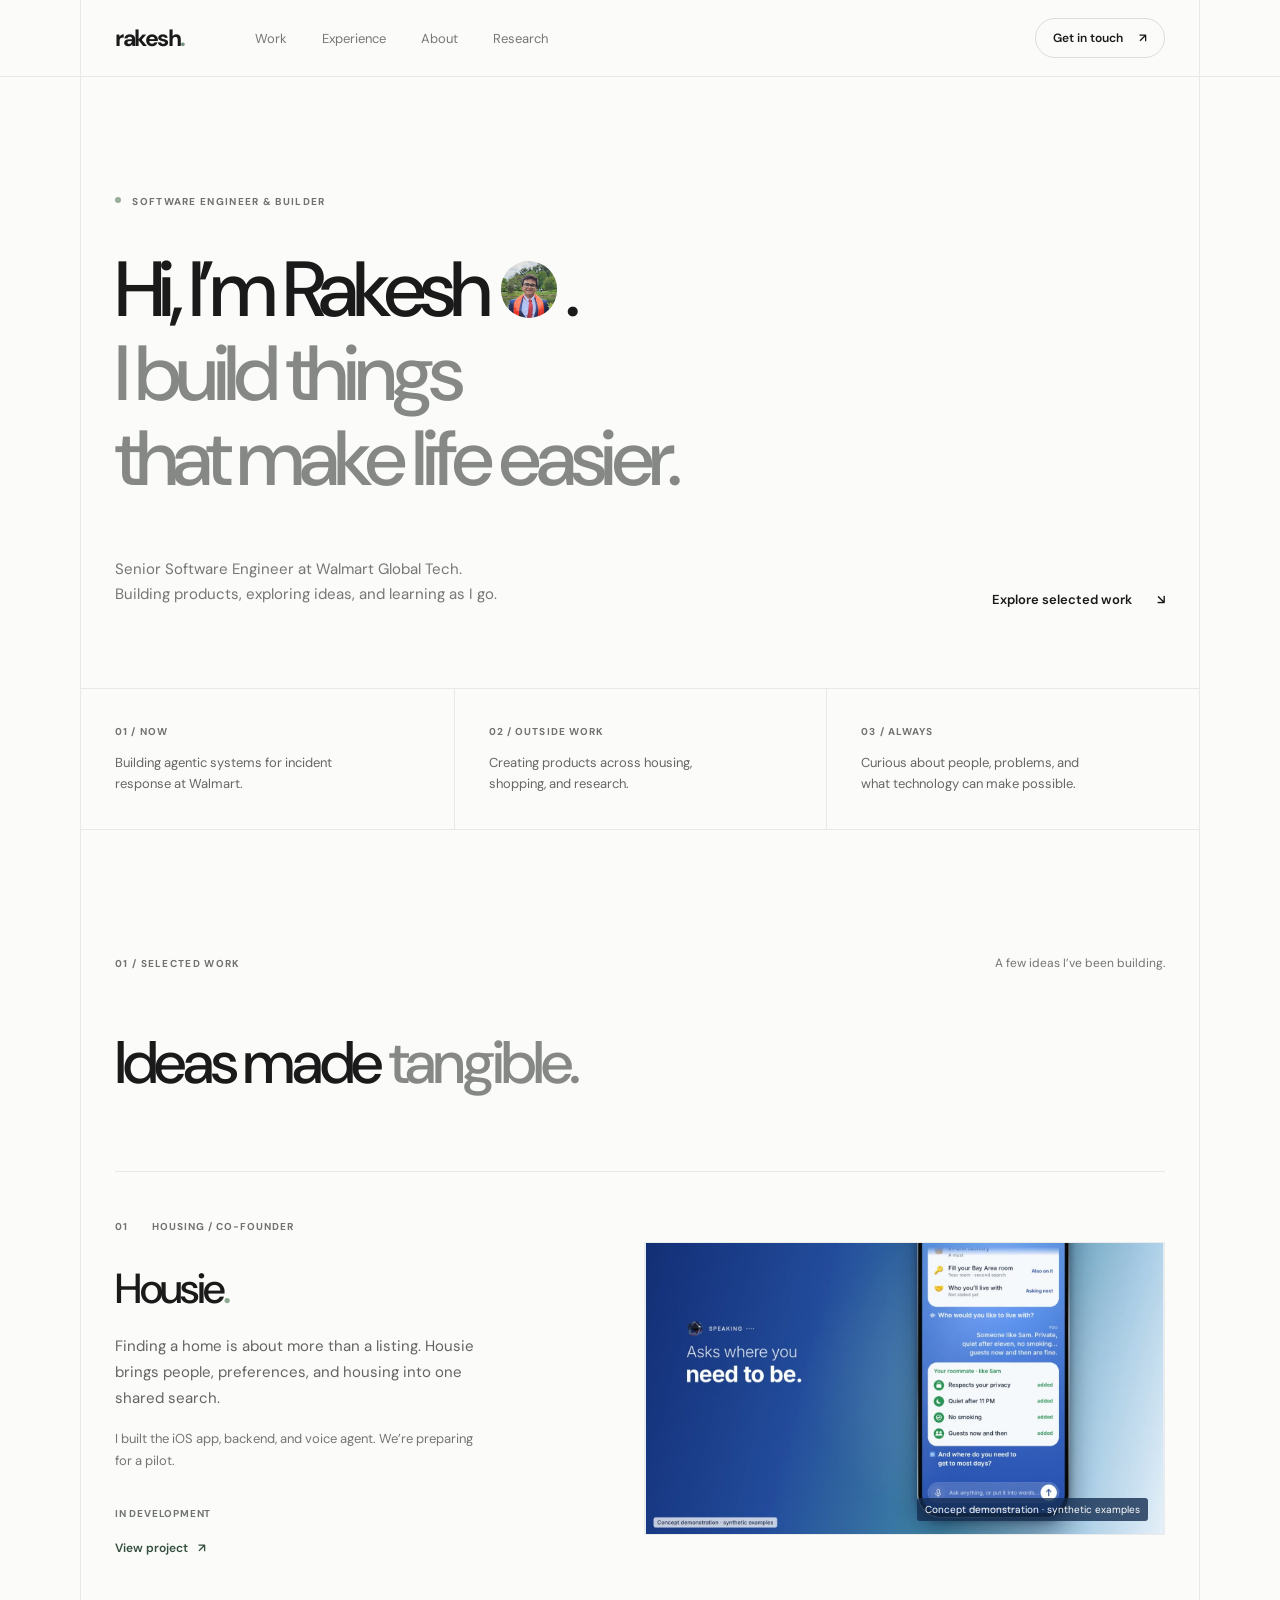
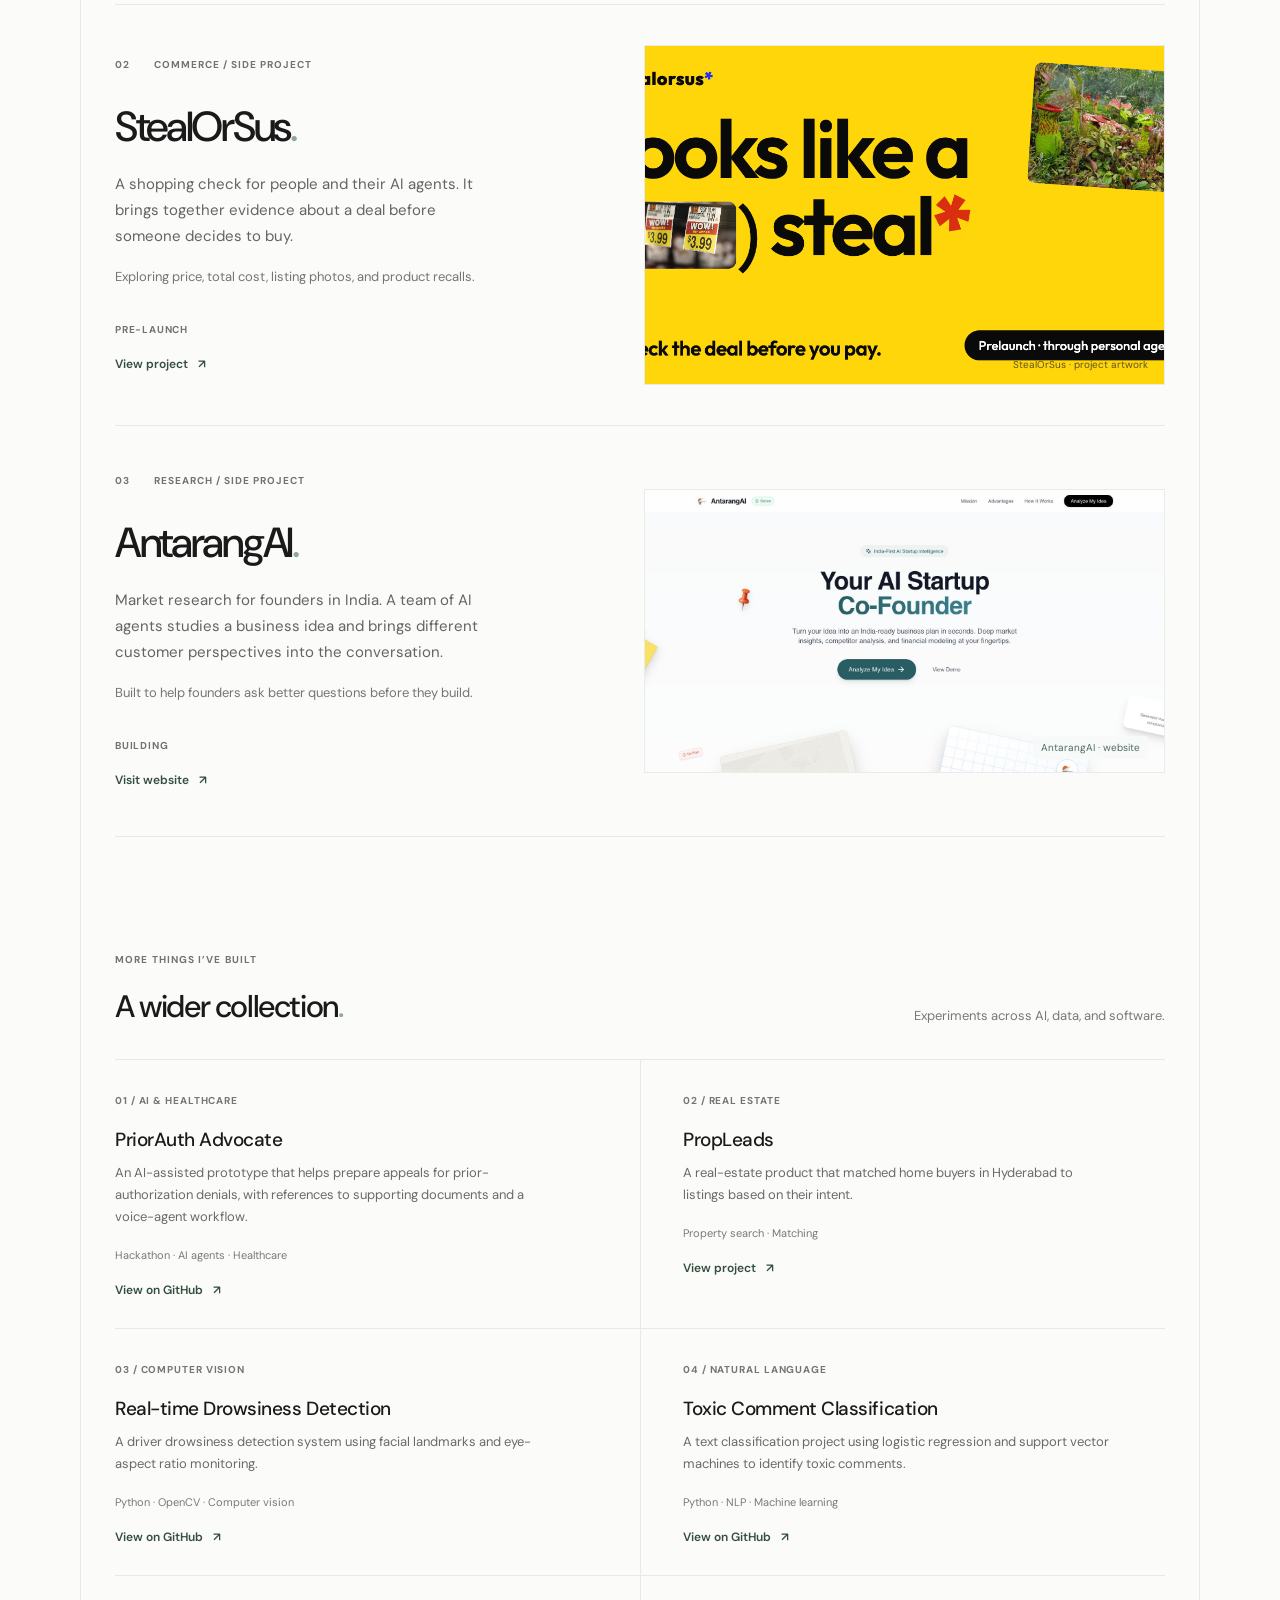
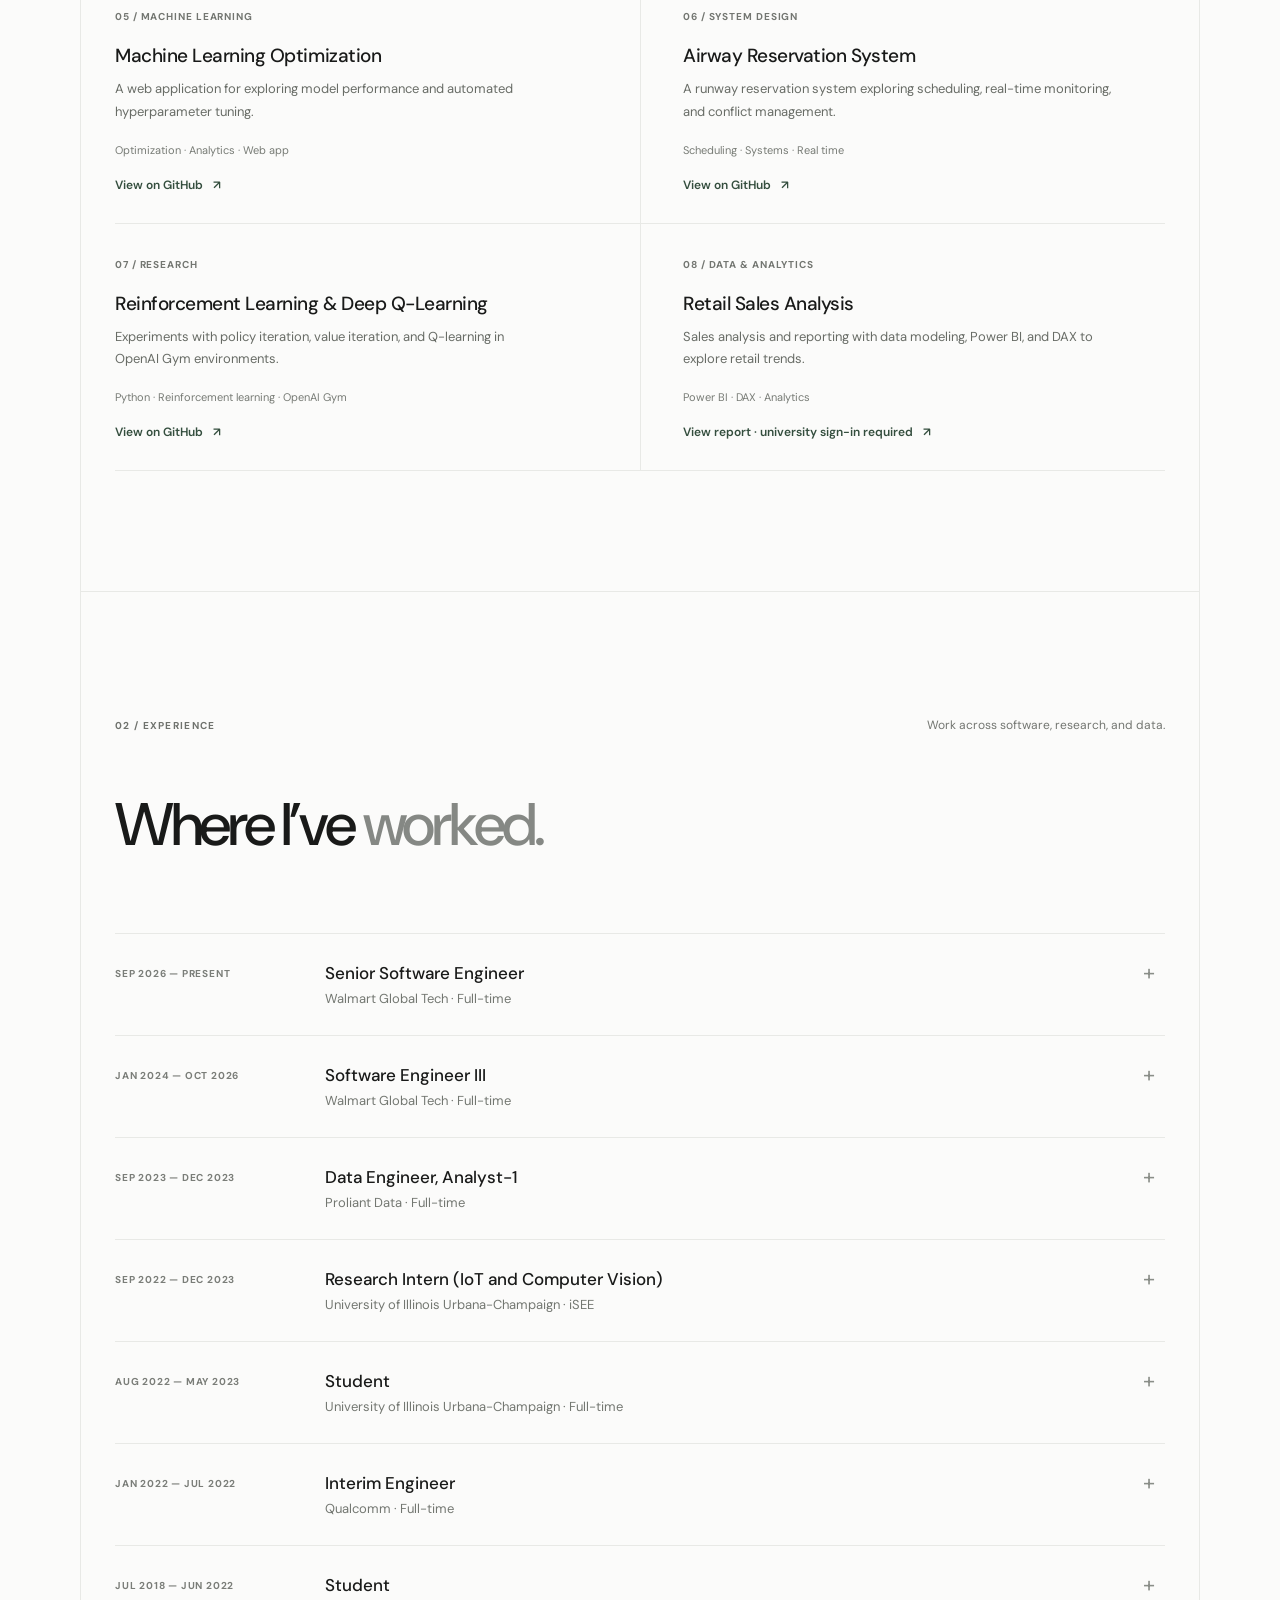
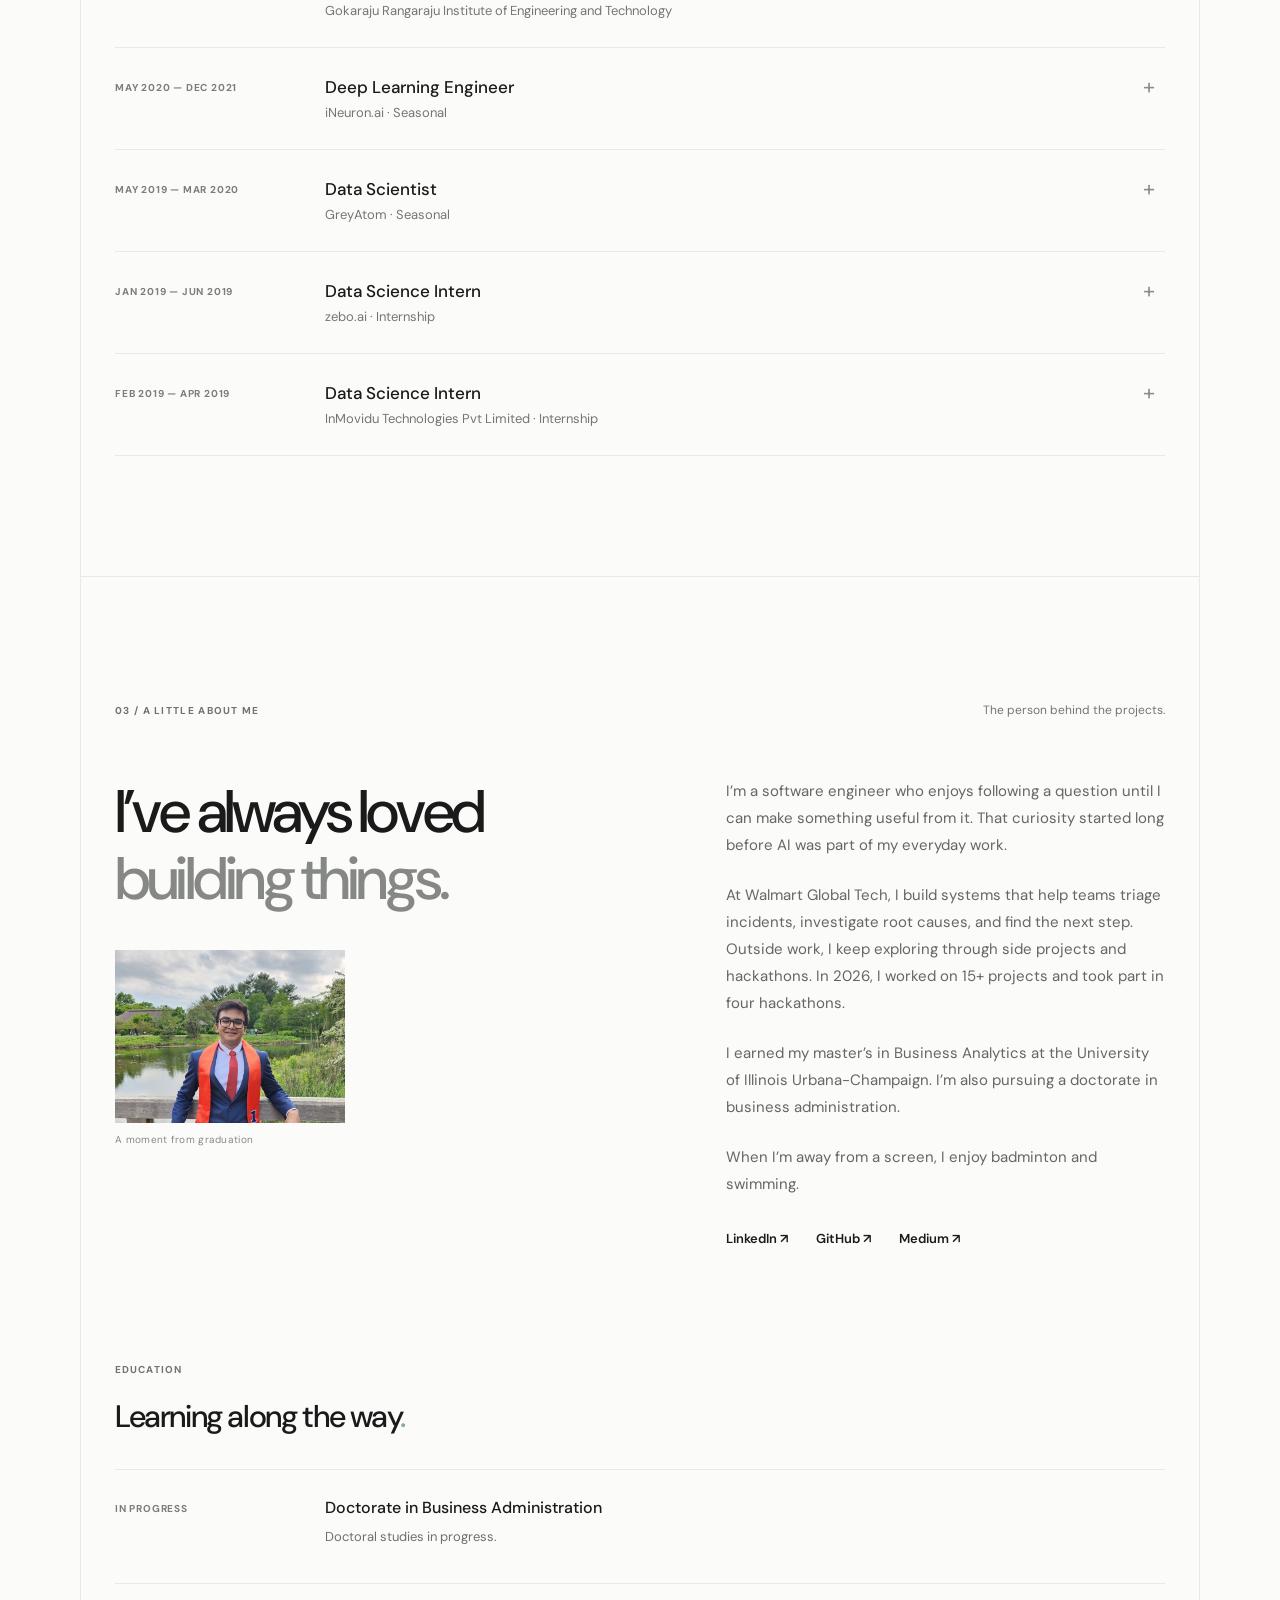
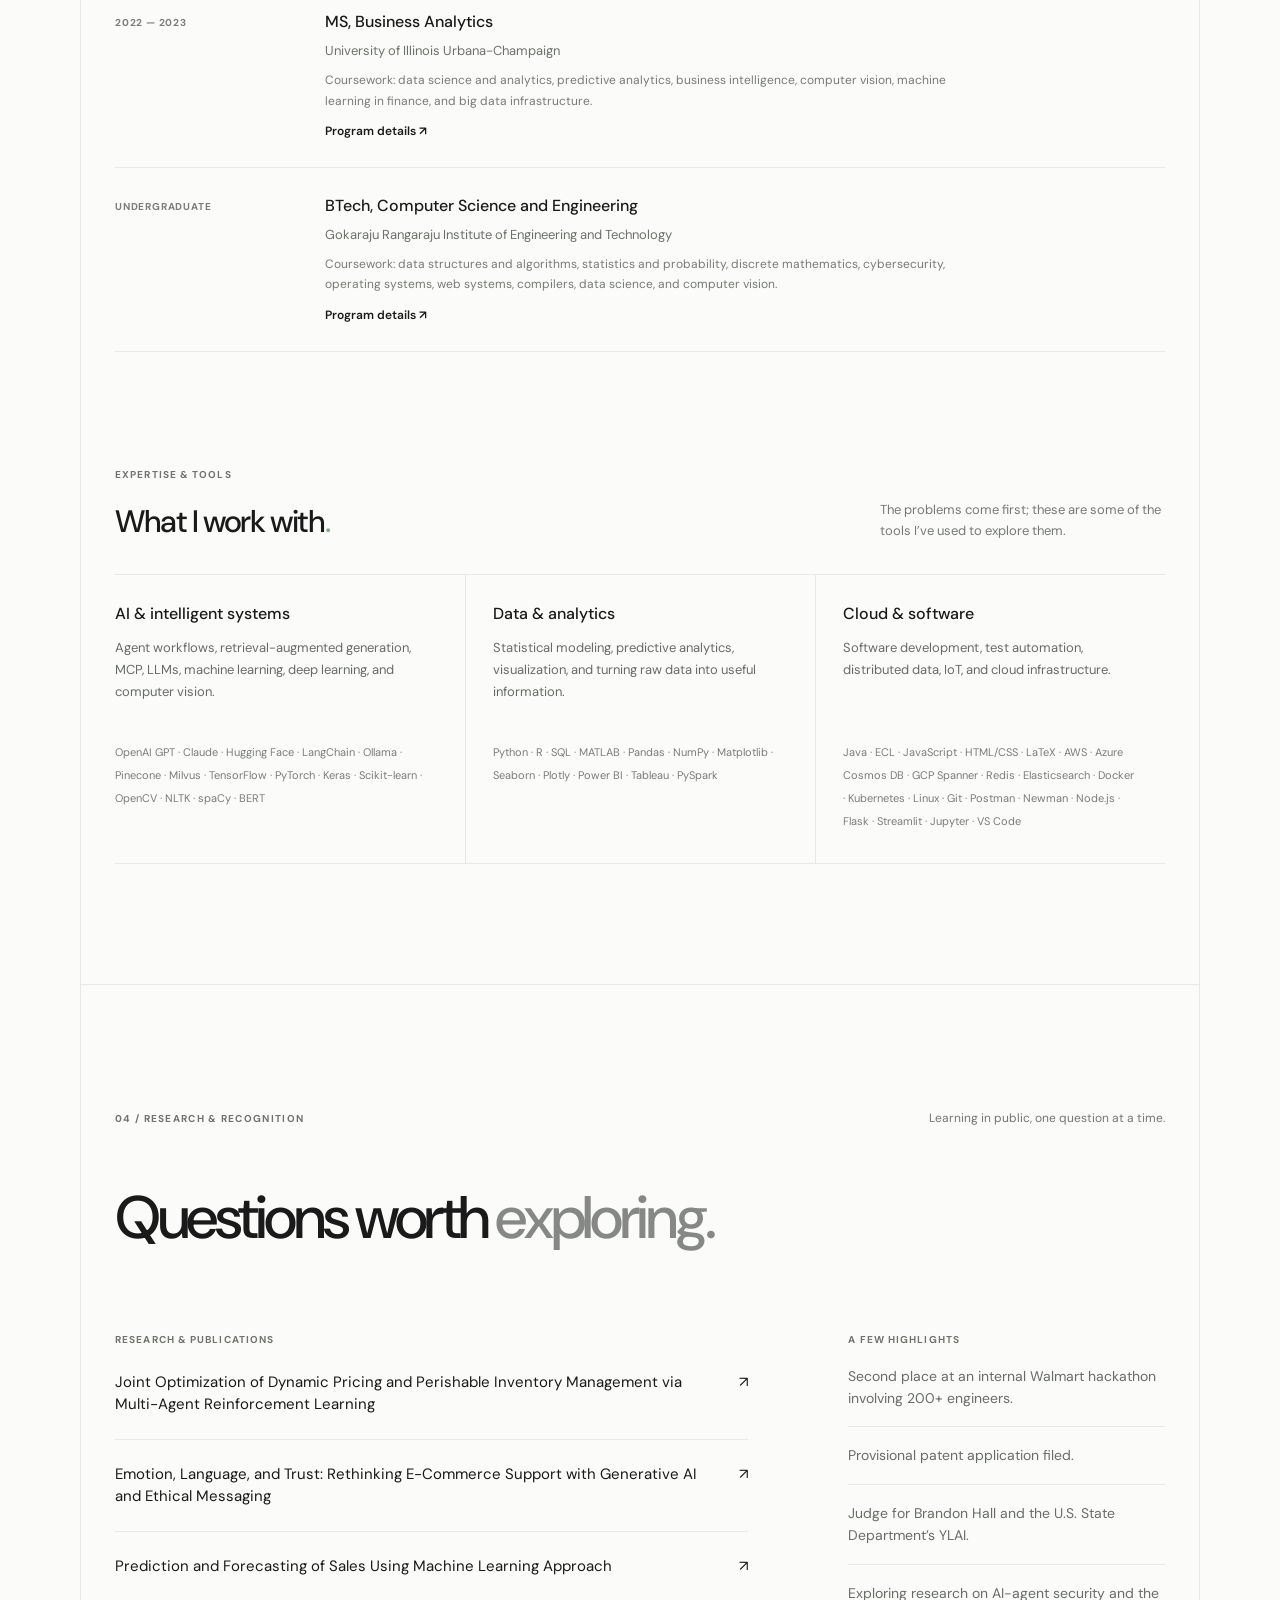
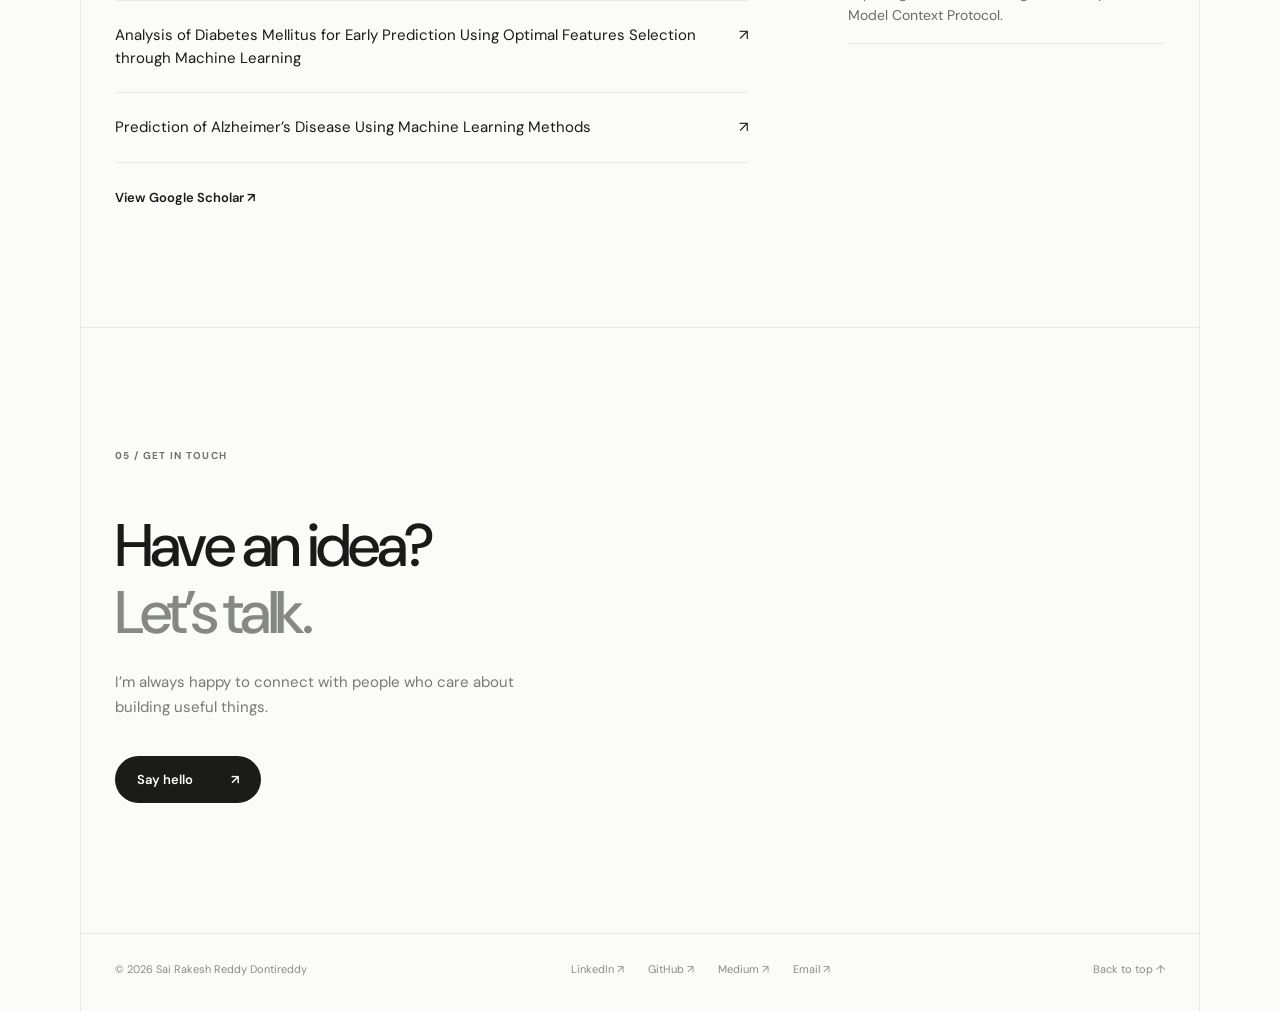
==== commit 5aecff78: "Link projects and refresh experience from LinkedIn" ====
--- a/index.html
+++ b/index.html
@@ -36,29 +36,29 @@
       <h2 id="work-title">Ideas made <span>tangible.</span></h2>
       <div class="project-list">
         <article class="project" id="housie">
-          <div class="project-copy"><div class="project-meta"><span>01</span><span>HOUSING / CO-FOUNDER</span></div><h3>Housie<span class="project-dot">.</span></h3><p>Finding a home is about more than a listing. Housie brings people, preferences, and housing into one shared search.</p><p class="project-detail">I built the iOS app, backend, and voice agent. We’re preparing for a pilot.</p><span class="project-status">IN DEVELOPMENT</span></div>
+          <div class="project-copy"><div class="project-meta"><span>01</span><span>HOUSING / CO-FOUNDER</span></div><h3><a href="projects.html#housie">Housie<span class="project-dot">.</span></a></h3><p>Finding a home is about more than a listing. Housie brings people, preferences, and housing into one shared search.</p><p class="project-detail">I built the iOS app, backend, and voice agent. We’re preparing for a pilot.</p><span class="project-status">IN DEVELOPMENT</span><a class="project-link" href="projects.html#housie">View project <span aria-hidden="true">↗</span></a></div>
           <div class="project-visual housie-visual"><img class="housie-demo" src="assets/housie-demo.jpg" alt="A scene from the Housie concept demonstration showing a sample housing search"><span class="image-caption">Concept demonstration · synthetic examples</span></div>
         </article>
         <article class="project" id="stealorsus">
-          <div class="project-copy"><div class="project-meta"><span>02</span><span>COMMERCE / SIDE PROJECT</span></div><h3>StealOrSus<span class="project-dot">.</span></h3><p>A shopping check for people and their AI agents. It brings together evidence about a deal before someone decides to buy.</p><p class="project-detail">Exploring price, total cost, listing photos, and product recalls.</p><span class="project-status">PRE-LAUNCH</span></div>
+          <div class="project-copy"><div class="project-meta"><span>02</span><span>COMMERCE / SIDE PROJECT</span></div><h3><a href="projects.html#stealorsus">StealOrSus<span class="project-dot">.</span></a></h3><p>A shopping check for people and their AI agents. It brings together evidence about a deal before someone decides to buy.</p><p class="project-detail">Exploring price, total cost, listing photos, and product recalls.</p><span class="project-status">PRE-LAUNCH</span><a class="project-link" href="projects.html#stealorsus">View project <span aria-hidden="true">↗</span></a></div>
           <div class="project-visual steal-visual"><img src="assets/stealorsus.png" alt="StealOrSus project artwork"><span class="image-caption">StealOrSus · project artwork</span></div>
         </article>
         <article class="project" id="antarangai">
-          <div class="project-copy"><div class="project-meta"><span>03</span><span>RESEARCH / SIDE PROJECT</span></div><h3>AntarangAI<span class="project-dot">.</span></h3><p>Market research for founders in India. A team of AI agents studies a business idea and brings different customer perspectives into the conversation.</p><p class="project-detail">Built to help founders ask better questions before they build.</p><span class="project-status">BUILDING</span></div>
-          <div class="project-visual antarang-visual" aria-label="Illustration of AntarangAI research themes"><div class="antarang-board" aria-hidden="true"><div class="antarang-top"><span class="antarang-logo">a<span>•</span></span><span>ANTARANGAI</span><span>INDIA / RESEARCH</span></div><div class="antarang-prompt">A better question<br>comes before<br><em>a better idea.</em></div><div class="antarang-topics"><span>01 &nbsp; Market</span><span>02 &nbsp; Customers</span><span>03 &nbsp; Competition</span></div></div><span class="image-caption">AntarangAI · concept illustration</span></div>
+          <div class="project-copy"><div class="project-meta"><span>03</span><span>RESEARCH / SIDE PROJECT</span></div><h3><a href="https://antarang.ai/">AntarangAI<span class="project-dot">.</span></a></h3><p>Market research for founders in India. A team of AI agents studies a business idea and brings different customer perspectives into the conversation.</p><p class="project-detail">Built to help founders ask better questions before they build.</p><span class="project-status">BUILDING</span><a class="project-link" href="https://antarang.ai/">Visit website <span aria-hidden="true">↗</span></a></div>
+          <a class="project-visual antarang-snapshot" href="https://antarang.ai/" aria-label="Visit the AntarangAI website"><img src="assets/antarang-website.png" alt="AntarangAI website homepage"><span class="image-caption">AntarangAI · website</span></a>
         </article>
       </div>
       <div class="more-work">
         <div class="list-heading"><div><span class="small-label">MORE THINGS I’VE BUILT</span><h3>A wider collection<span>.</span></h3></div><p>Experiments across AI, data, and software.</p></div>
         <div class="archive-grid">
-          <article><span class="archive-number">01 / AI &amp; HEALTHCARE</span><h4>PriorAuth Advocate</h4><p>An AI-assisted prototype that helps prepare appeals for prior-authorization denials, with references to supporting documents and a voice-agent workflow.</p><span class="archive-tags">Hackathon · AI agents · Healthcare</span></article>
-          <article><span class="archive-number">02 / REAL ESTATE</span><h4>PropLeads</h4><p>A real-estate product that matched home buyers in Hyderabad to listings based on their intent.</p><span class="archive-tags">Property search · Matching</span></article>
-          <article><span class="archive-number">03 / COMPUTER VISION</span><h4>Real-time Drowsiness Detection</h4><p>A driver drowsiness detection system using facial landmarks and eye-aspect ratio monitoring.</p><span class="archive-tags">Python · OpenCV · Computer vision</span></article>
-          <article><span class="archive-number">04 / NATURAL LANGUAGE</span><h4>Toxic Comment Classification</h4><p>A text classification project using logistic regression and support vector machines to identify toxic comments.</p><span class="archive-tags">Python · NLP · Machine learning</span></article>
-          <article><span class="archive-number">05 / MACHINE LEARNING</span><h4>Machine Learning Optimization</h4><p>A web application for exploring model performance and automated hyperparameter tuning.</p><span class="archive-tags">Optimization · Analytics · Web app</span></article>
-          <article><span class="archive-number">06 / SYSTEM DESIGN</span><h4>Airway Reservation System</h4><p>A runway reservation system exploring scheduling, real-time monitoring, and conflict management.</p><span class="archive-tags">Scheduling · Systems · Real time</span></article>
-          <article><span class="archive-number">07 / RESEARCH</span><h4>Reinforcement Learning &amp; Deep Q-Learning</h4><p>Experiments with policy iteration, value iteration, and Q-learning in OpenAI Gym environments.</p><span class="archive-tags">Python · Reinforcement learning · OpenAI Gym</span></article>
-          <article><span class="archive-number">08 / DATA &amp; ANALYTICS</span><h4>Retail Sales Analysis</h4><p>Sales analysis and reporting with data modeling, Power BI, and DAX to explore retail trends.</p><span class="archive-tags">Power BI · DAX · Analytics</span></article>
+          <article><span class="archive-number">01 / AI &amp; HEALTHCARE</span><h4><a href="https://github.com/rakeshreddyd56/priorauth-advocate">PriorAuth Advocate</a></h4><p>An AI-assisted prototype that helps prepare appeals for prior-authorization denials, with references to supporting documents and a voice-agent workflow.</p><span class="archive-tags">Hackathon · AI agents · Healthcare</span><a class="archive-link" href="https://github.com/rakeshreddyd56/priorauth-advocate">View on GitHub <span aria-hidden="true">↗</span></a></article>
+          <article><span class="archive-number">02 / REAL ESTATE</span><h4><a href="projects.html#propleads">PropLeads</a></h4><p>A real-estate product that matched home buyers in Hyderabad to listings based on their intent.</p><span class="archive-tags">Property search · Matching</span><a class="archive-link" href="projects.html#propleads">View project <span aria-hidden="true">↗</span></a></article>
+          <article><span class="archive-number">03 / COMPUTER VISION</span><h4><a href="https://github.com/rakeshreddyd56/drowsiness-detection-python">Real-time Drowsiness Detection</a></h4><p>A driver drowsiness detection system using facial landmarks and eye-aspect ratio monitoring.</p><span class="archive-tags">Python · OpenCV · Computer vision</span><a class="archive-link" href="https://github.com/rakeshreddyd56/drowsiness-detection-python">View on GitHub <span aria-hidden="true">↗</span></a></article>
+          <article><span class="archive-number">04 / NATURAL LANGUAGE</span><h4><a href="https://github.com/rakeshreddyd56/ToxicCommentClassification">Toxic Comment Classification</a></h4><p>A text classification project using logistic regression and support vector machines to identify toxic comments.</p><span class="archive-tags">Python · NLP · Machine learning</span><a class="archive-link" href="https://github.com/rakeshreddyd56/ToxicCommentClassification">View on GitHub <span aria-hidden="true">↗</span></a></article>
+          <article><span class="archive-number">05 / MACHINE LEARNING</span><h4><a href="https://github.com/rakeshreddyd56/MachineLearningOptimisationWebApp">Machine Learning Optimization</a></h4><p>A web application for exploring model performance and automated hyperparameter tuning.</p><span class="archive-tags">Optimization · Analytics · Web app</span><a class="archive-link" href="https://github.com/rakeshreddyd56/MachineLearningOptimisationWebApp">View on GitHub <span aria-hidden="true">↗</span></a></article>
+          <article><span class="archive-number">06 / SYSTEM DESIGN</span><h4><a href="https://github.com/rakeshreddyd56/Airway_Reservation_System1">Airway Reservation System</a></h4><p>A runway reservation system exploring scheduling, real-time monitoring, and conflict management.</p><span class="archive-tags">Scheduling · Systems · Real time</span><a class="archive-link" href="https://github.com/rakeshreddyd56/Airway_Reservation_System1">View on GitHub <span aria-hidden="true">↗</span></a></article>
+          <article><span class="archive-number">07 / RESEARCH</span><h4><a href="https://github.com/rakeshreddyd56/Deep-Qlearning-and-Reinforcement-Learning">Reinforcement Learning &amp; Deep Q-Learning</a></h4><p>Experiments with policy iteration, value iteration, and Q-learning in OpenAI Gym environments.</p><span class="archive-tags">Python · Reinforcement learning · OpenAI Gym</span><a class="archive-link" href="https://github.com/rakeshreddyd56/Deep-Qlearning-and-Reinforcement-Learning">View on GitHub <span aria-hidden="true">↗</span></a></article>
+          <article><span class="archive-number">08 / DATA &amp; ANALYTICS</span><h4><a href="https://app.powerbi.com/reportEmbed?reportId=8d6337ab-7137-4593-9836-2d6b4b11c73a&amp;autoAuth=true&amp;ctid=44467e6f-462c-4ea2-823f-7800de5434e3">Retail Sales Analysis</a></h4><p>Sales analysis and reporting with data modeling, Power BI, and DAX to explore retail trends.</p><span class="archive-tags">Power BI · DAX · Analytics</span><a class="archive-link" href="https://app.powerbi.com/reportEmbed?reportId=8d6337ab-7137-4593-9836-2d6b4b11c73a&amp;autoAuth=true&amp;ctid=44467e6f-462c-4ea2-823f-7800de5434e3">View report · university sign-in required <span aria-hidden="true">↗</span></a></article>
         </div>
       </div>
     </section>
@@ -67,12 +67,17 @@
       <div class="section-heading"><span class="eyebrow">02 / EXPERIENCE</span><p>Work across software, research, and data.</p></div>
       <h2 id="experience-title">Where I’ve <span>worked.</span></h2>
       <div class="experience-list">
-        <details class="experience-item"><summary><span class="experience-period">2024 — PRESENT</span><span class="experience-title"><strong>Senior Software Engineer</strong><span>Walmart Global Tech</span></span><span class="expand-icon" aria-hidden="true">+</span></summary><div class="experience-body"><p>I build agentic systems for incident triage, root-cause analysis, and recommendations. My work has also included software development in Java and ECL, test automation, and Azure Cosmos DB runbooks for self-service workflows.</p><p>Our internal hackathon demo placed second among 200+ participating engineers, and we filed a provisional patent application.</p><span>Python · Java · ECL · Azure Cosmos DB · Flask · AI agents · Vector databases</span></div></details>
-        <details class="experience-item"><summary><span class="experience-period">JUN 2022 — DEC 2023</span><span class="experience-title"><strong>Research Data Scientist</strong><span>iSEE, University of Illinois Urbana-Champaign</span></span><span class="expand-icon" aria-hidden="true">+</span></summary><div class="experience-body"><p>Worked on agricultural field monitoring with Raspberry Pi, camera and GPS hardware, edge analytics, and AWS. Used OpenCV to process field imagery and supported research into precision agriculture and IoT.</p><span>Python · Raspberry Pi · OpenCV · AWS · IoT · Edge computing · GPS</span></div></details>
-        <details class="experience-item"><summary><span class="experience-period">JAN 2022 — JUL 2022</span><span class="experience-title"><strong>Software Development Engineer</strong><span>Qualcomm · Hyderabad</span></span><span class="expand-icon" aria-hidden="true">+</span></summary><div class="experience-body"><p>Developed automated testing workflows and interfaces, using Postman and Newman for load testing and API endpoint customization.</p><span>Postman · Newman · JavaScript · API testing · Load testing · Node.js</span></div></details>
-        <details class="experience-item"><summary><span class="experience-period">MAY 2020 — DEC 2021</span><span class="experience-title"><strong>Deep Learning Engineer</strong><span>iNeuron.ai · Hyderabad</span></span><span class="expand-icon" aria-hidden="true">+</span></summary><div class="experience-body"><p>Worked on a COVID-19 detection web application and deep-learning approaches for chest X-ray analysis, including U-Net models and a Streamlit interface.</p><span>Python · U-Net · Streamlit · TensorFlow · OpenCV · Deep learning</span></div></details>
-        <details class="experience-item"><summary><span class="experience-period">MAY 2019 — MAR 2020</span><span class="experience-title"><strong>Data Scientist</strong><span>Grey Atom · Hyderabad</span></span><span class="expand-icon" aria-hidden="true">+</span></summary><div class="experience-body"><p>Analyzed engagement and technology trends using data mining, web scraping, visualization, and predictive modeling. Supported data-science community activities and speaker sessions.</p><span>Python · Pandas · NumPy · Scikit-learn · SQL · Analytics</span></div></details>
-        <details class="experience-item"><summary><span class="experience-period">FEB 2019 — APR 2019</span><span class="experience-title"><strong>Data Scientist</strong><span>Inmovidu Technologies / Zebo.ai · Hyderabad</span></span><span class="expand-icon" aria-hidden="true">+</span></summary><div class="experience-body"><p>Worked on data storage and cleaning, interactive Tableau visualizations, and machine-learning models for data analysis.</p><span>Python · Tableau · SQL · Data cleaning · Machine learning</span></div></details>
+        <details class="experience-item"><summary><span class="experience-period">SEP 2026 — PRESENT</span><span class="experience-title"><strong>Senior Software Engineer</strong><span>Walmart Global Tech · Full-time</span></span><span class="expand-icon" aria-hidden="true">+</span></summary><div class="experience-body"><p>I build agentic systems for incident triage, root-cause analysis, and recommendations. Our internal hackathon demo placed second, and we filed a provisional patent application.</p><span>AI agents · Incident response · Cloud infrastructure</span></div></details>
+        <details class="experience-item"><summary><span class="experience-period">JAN 2024 — OCT 2026</span><span class="experience-title"><strong>Software Engineer III</strong><span>Walmart Global Tech · Full-time</span></span><span class="expand-icon" aria-hidden="true">+</span></summary><div class="experience-body"><p>Built AI tooling for database platforms, including the Cosmos AI Agent, Spanner AI, and MegaCache AI. Developed database benchmarking and self-service reliability workflows, and helped the team adopt agentic coding tools.</p><span>Cosmos DB · Spanner · Azure SQL · PostgreSQL · AI agents</span></div></details>
+        <details class="experience-item"><summary><span class="experience-period">SEP 2023 — DEC 2023</span><span class="experience-title"><strong>Data Engineer, Analyst-1</strong><span>Proliant Data · Full-time</span></span><span class="expand-icon" aria-hidden="true">+</span></summary><div class="experience-body"><p>Worked on healthcare data migration, data analysis, and reporting using Python, SQL Server, machine learning, and Power BI.</p><span>Python · SQL Server · Machine learning · Power BI</span></div></details>
+        <details class="experience-item"><summary><span class="experience-period">SEP 2022 — DEC 2023</span><span class="experience-title"><strong>Research Intern (IoT and Computer Vision)</strong><span>University of Illinois Urbana-Champaign · iSEE</span></span><span class="expand-icon" aria-hidden="true">+</span></summary><div class="experience-body"><p>Worked on agricultural field monitoring with Raspberry Pi and cameras, edge analytics, AWS, GPS, and timestamped data. Used OpenCV to process field imagery.</p><span>Python · Raspberry Pi · OpenCV · AWS · IoT · GPS</span></div></details>
+        <details class="experience-item"><summary><span class="experience-period">AUG 2022 — MAY 2023</span><span class="experience-title"><strong>Student</strong><span>University of Illinois Urbana-Champaign · Full-time</span></span><span class="expand-icon" aria-hidden="true">+</span></summary><div class="experience-body"><p>Studied Business Analytics at the master’s level.</p><span>Business analytics · Statistics</span></div></details>
+        <details class="experience-item"><summary><span class="experience-period">JAN 2022 — JUL 2022</span><span class="experience-title"><strong>Interim Engineer</strong><span>Qualcomm · Full-time</span></span><span class="expand-icon" aria-hidden="true">+</span></summary><div class="experience-body"><p>Developed automated testing workflows and interfaces, using Postman and Newman for load testing and API endpoint customization.</p><span>Postman · Newman · JavaScript · API testing · Load testing</span></div></details>
+        <details class="experience-item"><summary><span class="experience-period">JUL 2018 — JUN 2022</span><span class="experience-title"><strong>Student</strong><span>Gokaraju Rangaraju Institute of Engineering and Technology</span></span><span class="expand-icon" aria-hidden="true">+</span></summary><div class="experience-body"><p>Studied Computer Science and Engineering at the undergraduate level.</p><span>Computer science · Engineering</span></div></details>
+        <details class="experience-item"><summary><span class="experience-period">MAY 2020 — DEC 2021</span><span class="experience-title"><strong>Deep Learning Engineer</strong><span>iNeuron.ai · Seasonal</span></span><span class="expand-icon" aria-hidden="true">+</span></summary><div class="experience-body"><p>Worked on a COVID-19 detection web application and deep-learning approaches for chest X-ray analysis, including U-Net models and a Streamlit interface.</p><span>Python · U-Net · Streamlit · TensorFlow · OpenCV</span></div></details>
+        <details class="experience-item"><summary><span class="experience-period">MAY 2019 — MAR 2020</span><span class="experience-title"><strong>Data Scientist</strong><span>GreyAtom · Seasonal</span></span><span class="expand-icon" aria-hidden="true">+</span></summary><div class="experience-body"><p>Analyzed engagement and technology trends using data mining, web scraping, visualization, and predictive modeling. Supported data-science community activities and speaker sessions.</p><span>Python · Pandas · NumPy · Scikit-learn · SQL</span></div></details>
+        <details class="experience-item"><summary><span class="experience-period">JAN 2019 — JUN 2019</span><span class="experience-title"><strong>Data Science Intern</strong><span>zebo.ai · Internship</span></span><span class="expand-icon" aria-hidden="true">+</span></summary><div class="experience-body"><p>Worked with machine learning and computer vision methods and built Python applications involving machine learning and natural language processing.</p><span>Python · Computer vision · Machine learning · NLP</span></div></details>
+        <details class="experience-item"><summary><span class="experience-period">FEB 2019 — APR 2019</span><span class="experience-title"><strong>Data Science Intern</strong><span>InMovidu Technologies Pvt Limited · Internship</span></span><span class="expand-icon" aria-hidden="true">+</span></summary><div class="experience-body"><p>Worked with data storage and cleaning, Tableau visualizations, SQL Server, business intelligence, and machine-learning models.</p><span>Python · Tableau · SQL Server · Business intelligence</span></div></details>
       </div>
     </section>
 
--- a/style.css
+++ b/style.css
@@ -28,3 +28,20 @@
 @media(max-width:760px){.about-photo{width:min(230px,72%);margin:24px 0 18px}.antarang-visual{padding:25px}.antarang-prompt{font-size:25px}.housie-demo{object-fit:cover}}
 
 .housie-visual{height:auto;aspect-ratio:16/9}.housie-demo{object-fit:contain}
+
+/* Links, website snapshot, and focused project notes. */
+.project h3 a:hover,.archive-grid h4 a:hover{color:#63806c}
+.project-link,.archive-link,.back-link{display:block;width:fit-content;font-size:12px;font-weight:600;color:#344e3e;margin-top:18px}
+.project-link span,.archive-link span{margin-left:7px}.project-link:hover,.archive-link:hover,.back-link:hover{text-decoration:underline}
+.antarang-snapshot{display:block;height:auto;aspect-ratio:1512/823;background:#f4f6f5}
+.antarang-snapshot img{display:block;width:100%;height:100%;object-fit:cover;object-position:center top}
+.antarang-snapshot .image-caption{color:#526a62;background:#f7faf8e8;padding:5px 8px;border-radius:3px}
+.notes-intro{padding:80px 34px 85px;border-bottom:1px solid var(--line)}
+.back-link{margin:0 0 70px}.notes-intro h1{font-size:clamp(47px,6vw,75px);line-height:1.08;letter-spacing:-.06em;font-weight:500;margin:30px 0}
+.notes-intro h1 span{color:#858884}.notes-intro>p:last-child{font-size:15px;color:#747773;line-height:1.7}
+.note{display:grid;grid-template-columns:1fr 1.12fr;gap:64px;align-items:center;padding:85px 34px;border-bottom:1px solid var(--line);scroll-margin-top:20px}
+.note h2{font-size:42px;letter-spacing:-.055em;font-weight:500;margin:24px 0}.note h2 span{color:#8daa94}
+.note-copy p{font-size:15px;line-height:1.75;color:#626560;max-width:420px}
+.note-visual{margin:0}.note-visual img{display:block;width:100%;height:auto;border:1px solid var(--line)}.note-visual figcaption{font-size:10px;color:#858b83;margin-top:9px}
+.note-text-visual{background:#edf1eb;min-height:270px;display:flex;flex-direction:column;justify-content:center;padding:40px;color:#315343}.note-text-visual>span{font-size:10px;letter-spacing:.12em;font-weight:700}.note-text-visual p{font-size:clamp(27px,3vw,40px);letter-spacing:-.05em;line-height:1.15}.note-text-visual em{color:#839b87;font-style:normal}
+@media(max-width:760px){.notes-intro{padding:65px 20px}.back-link{margin-bottom:55px}.note{grid-template-columns:1fr;gap:30px;padding:65px 20px}.note h2{font-size:35px}.note-text-visual{min-height:220px}.antarang-snapshot{height:auto}}
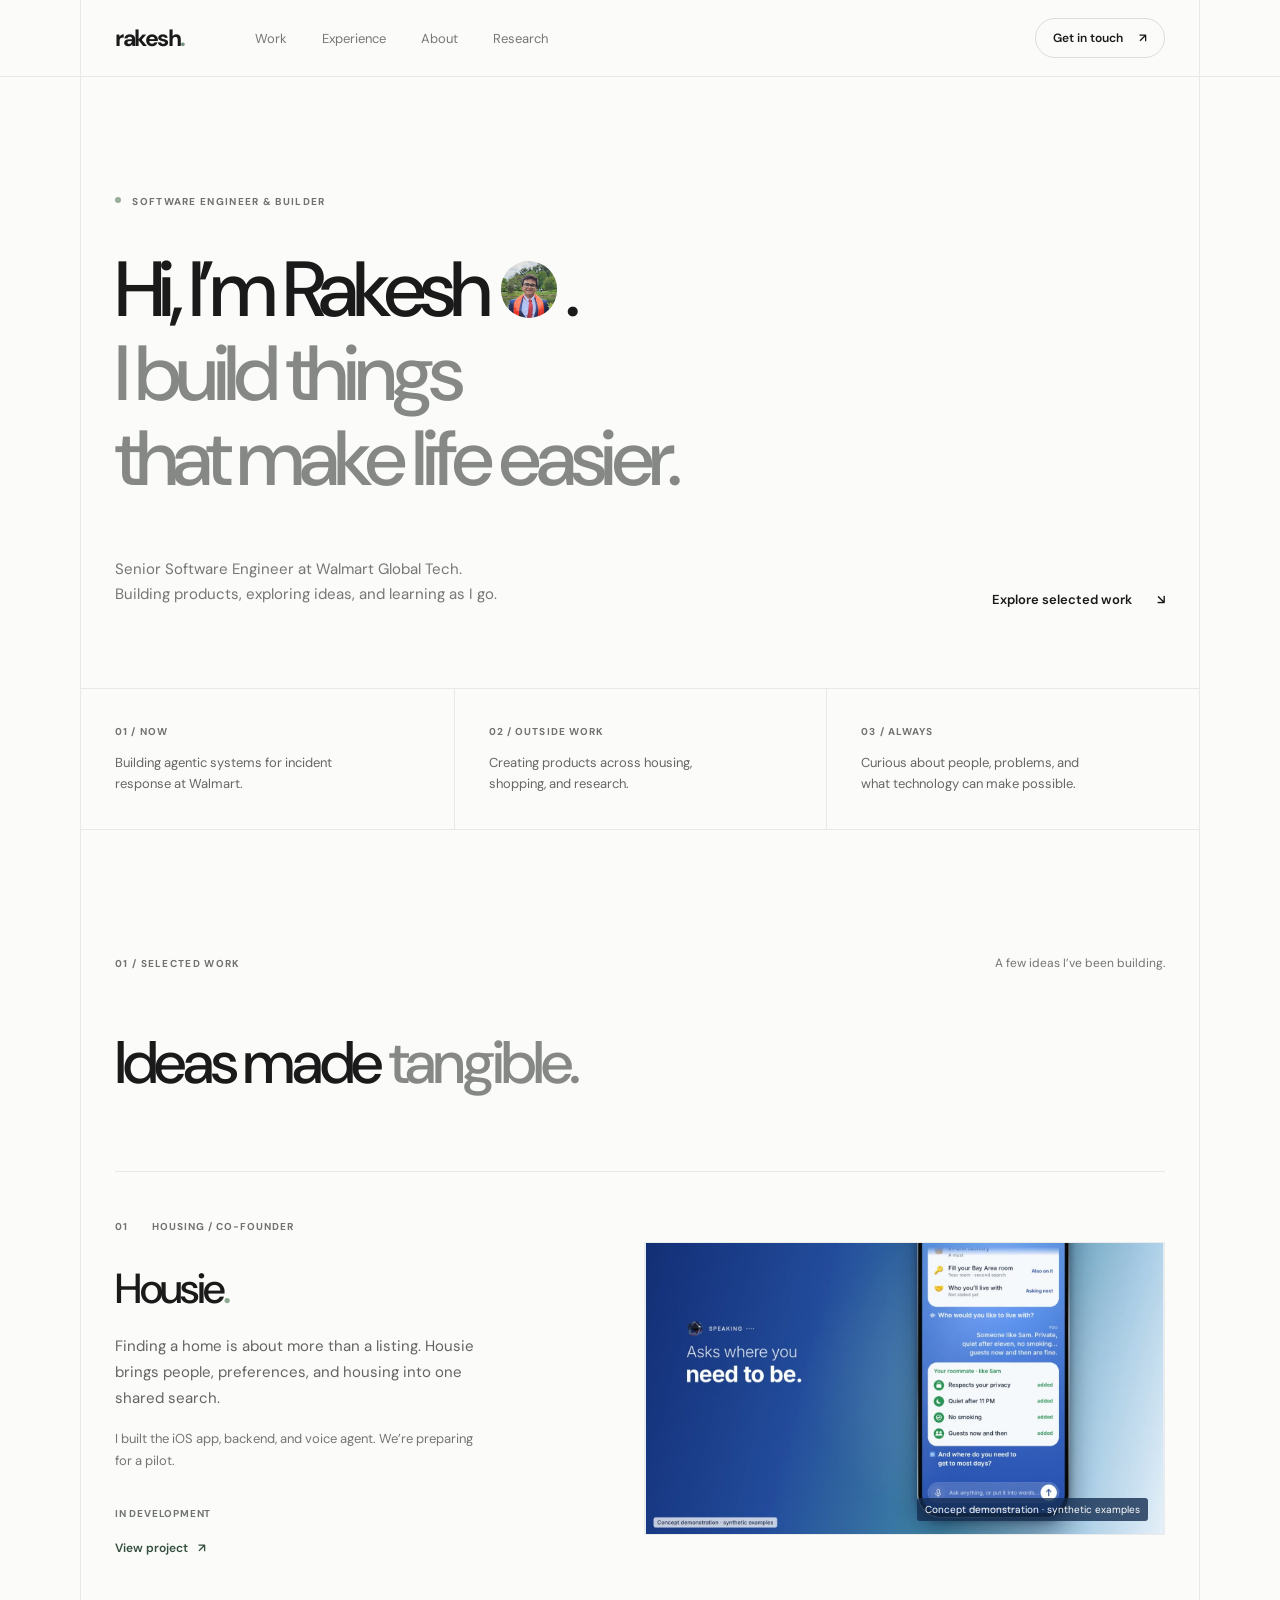
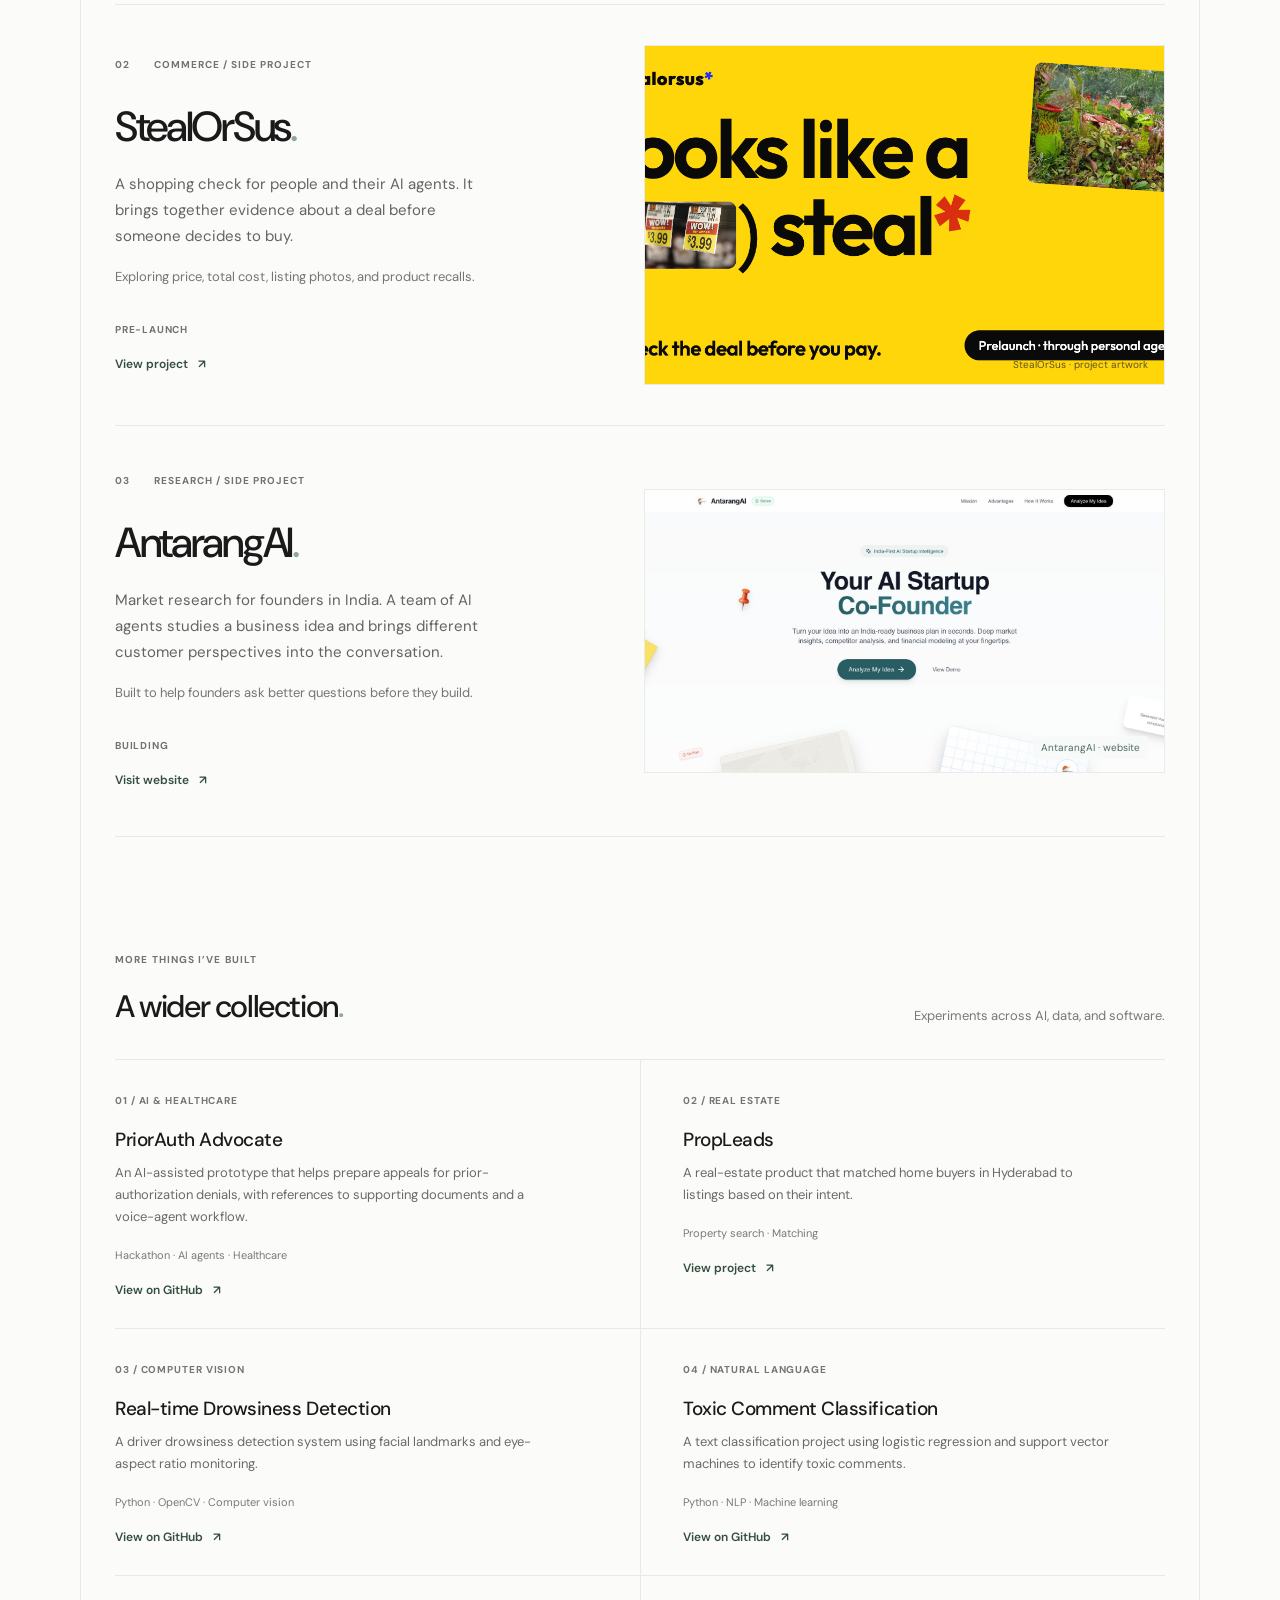
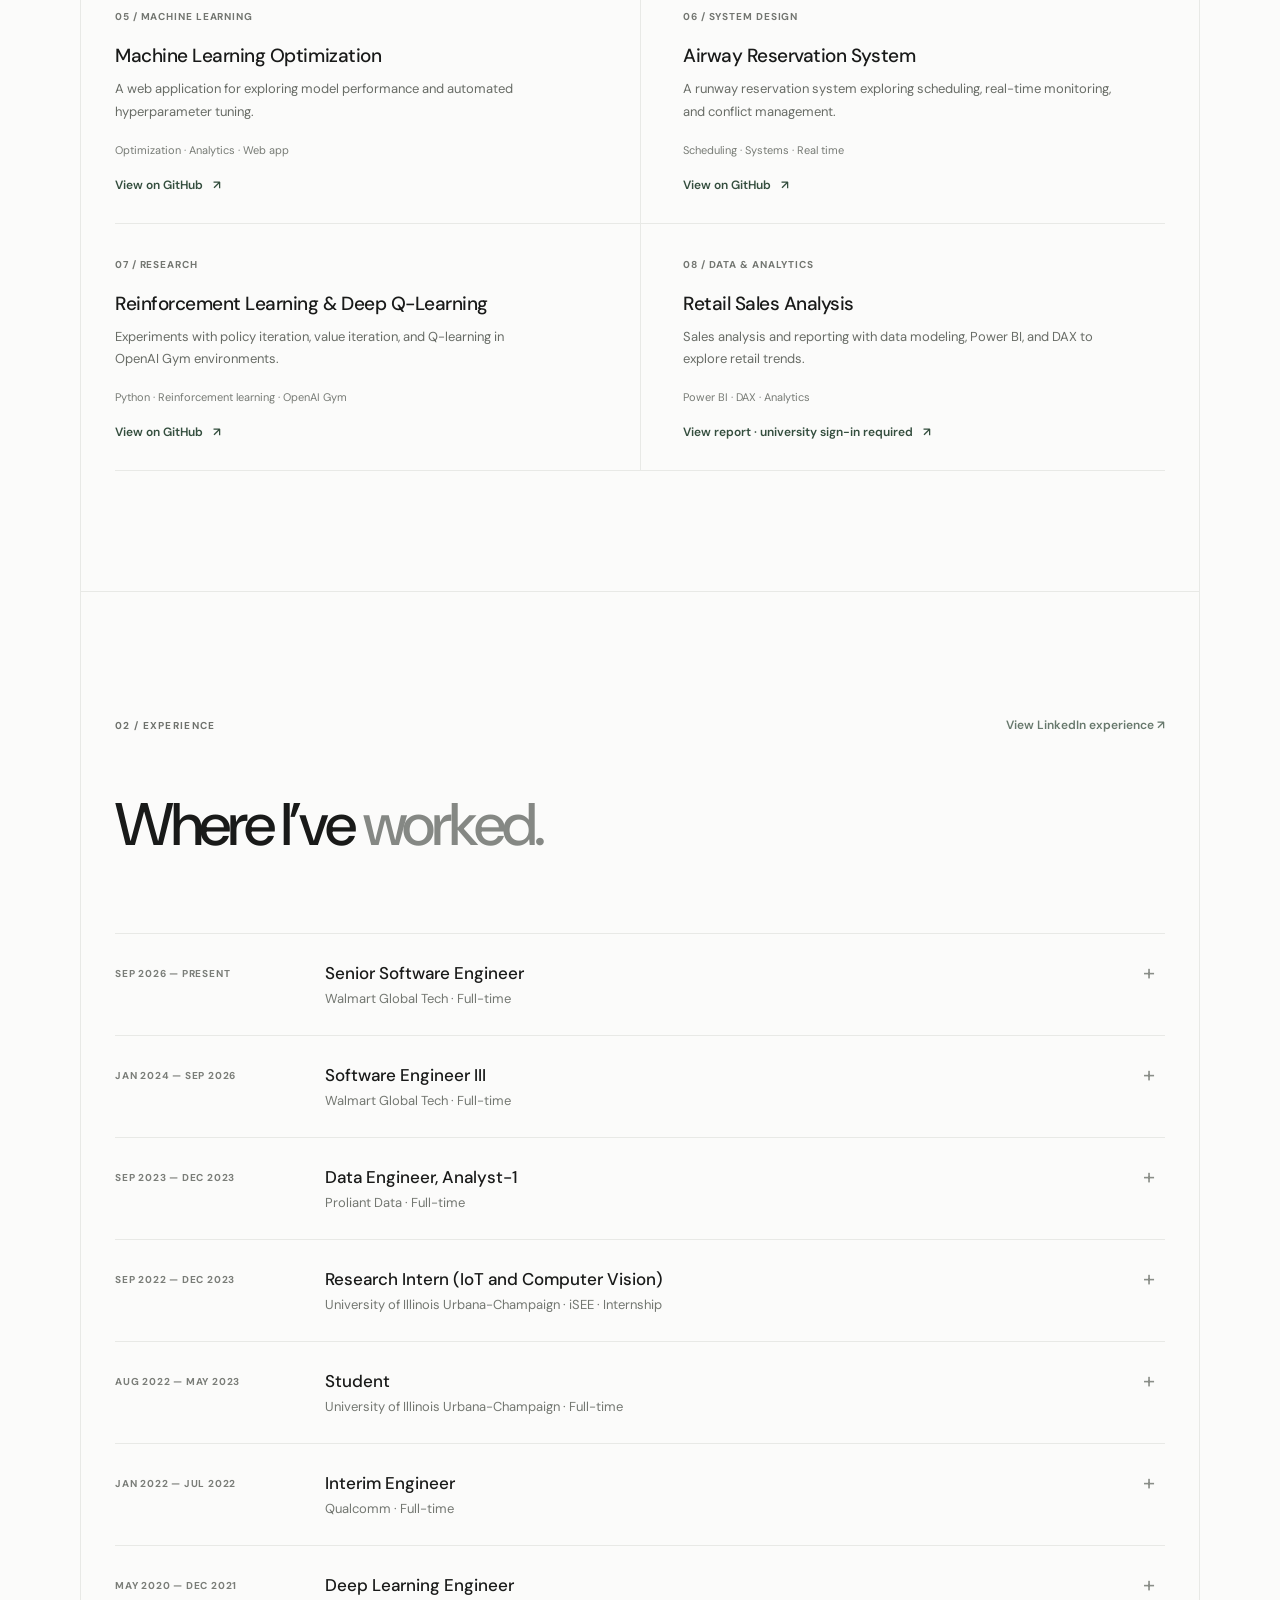
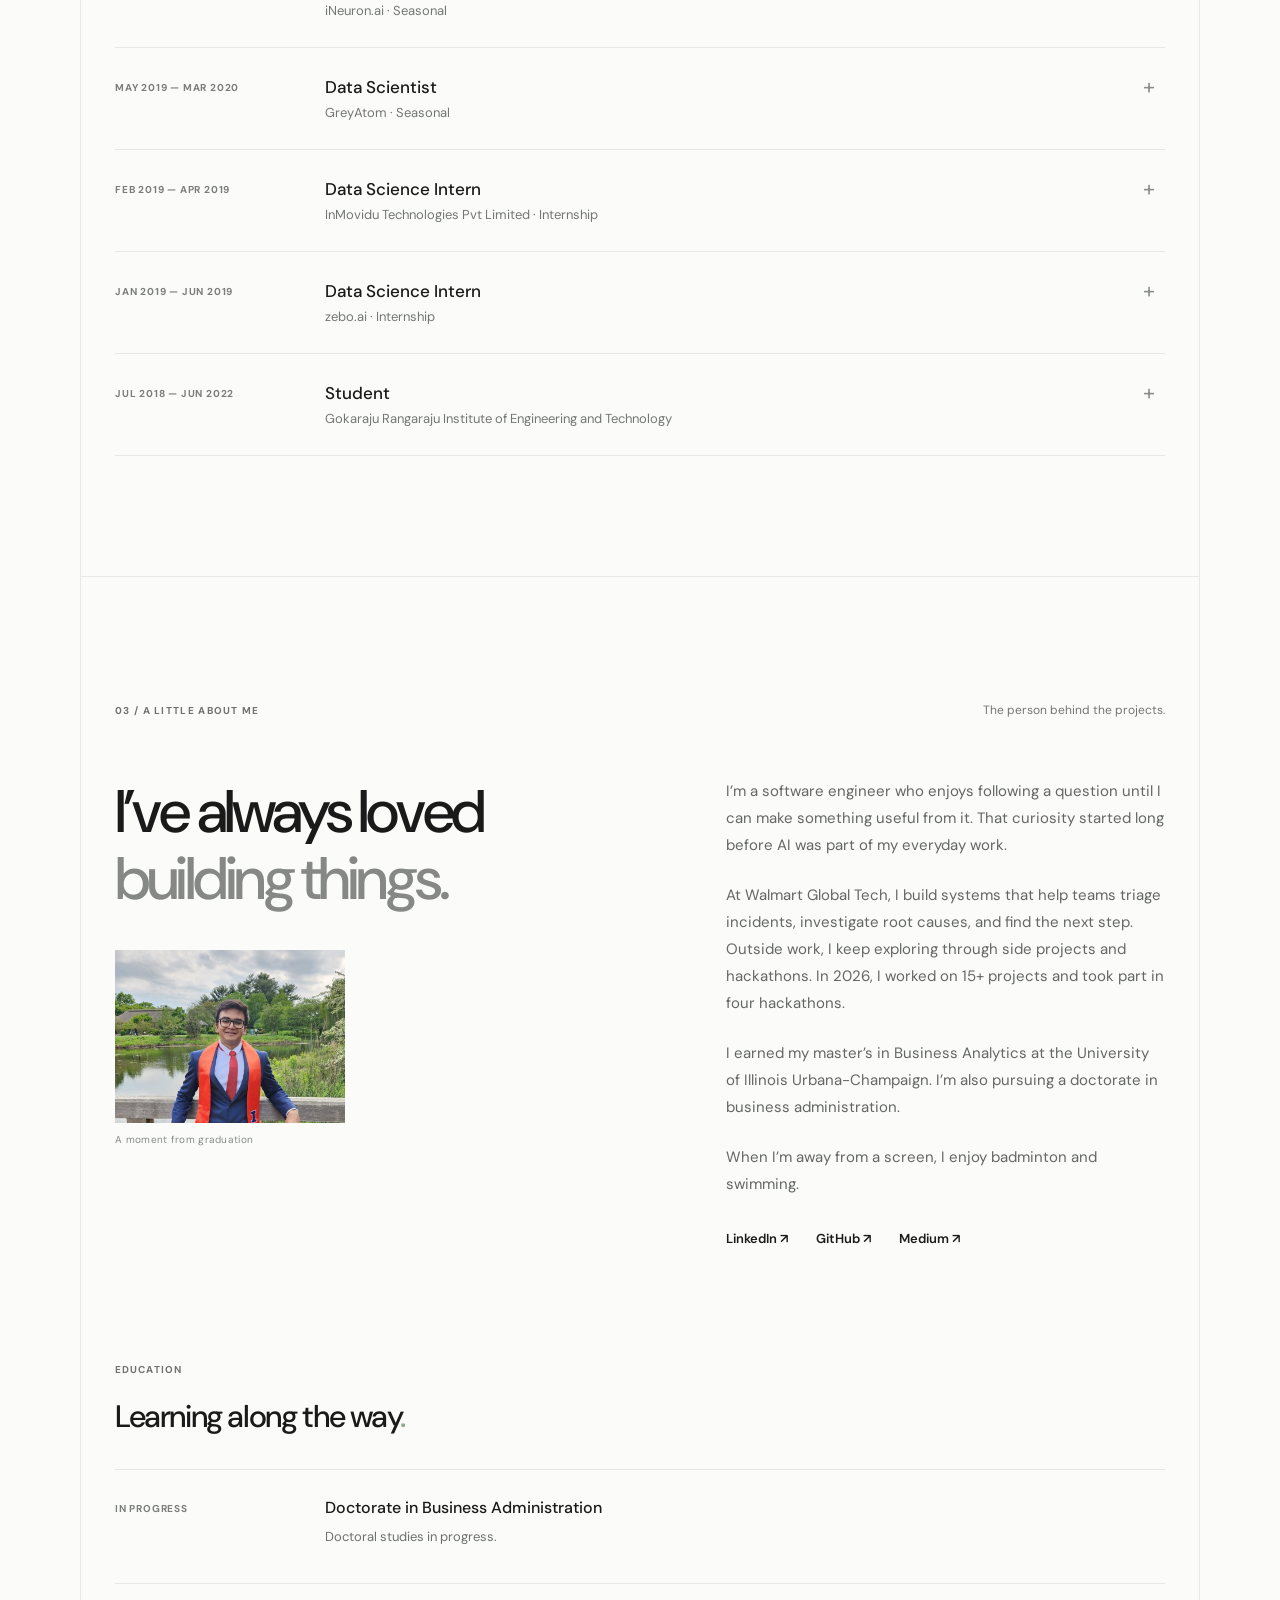
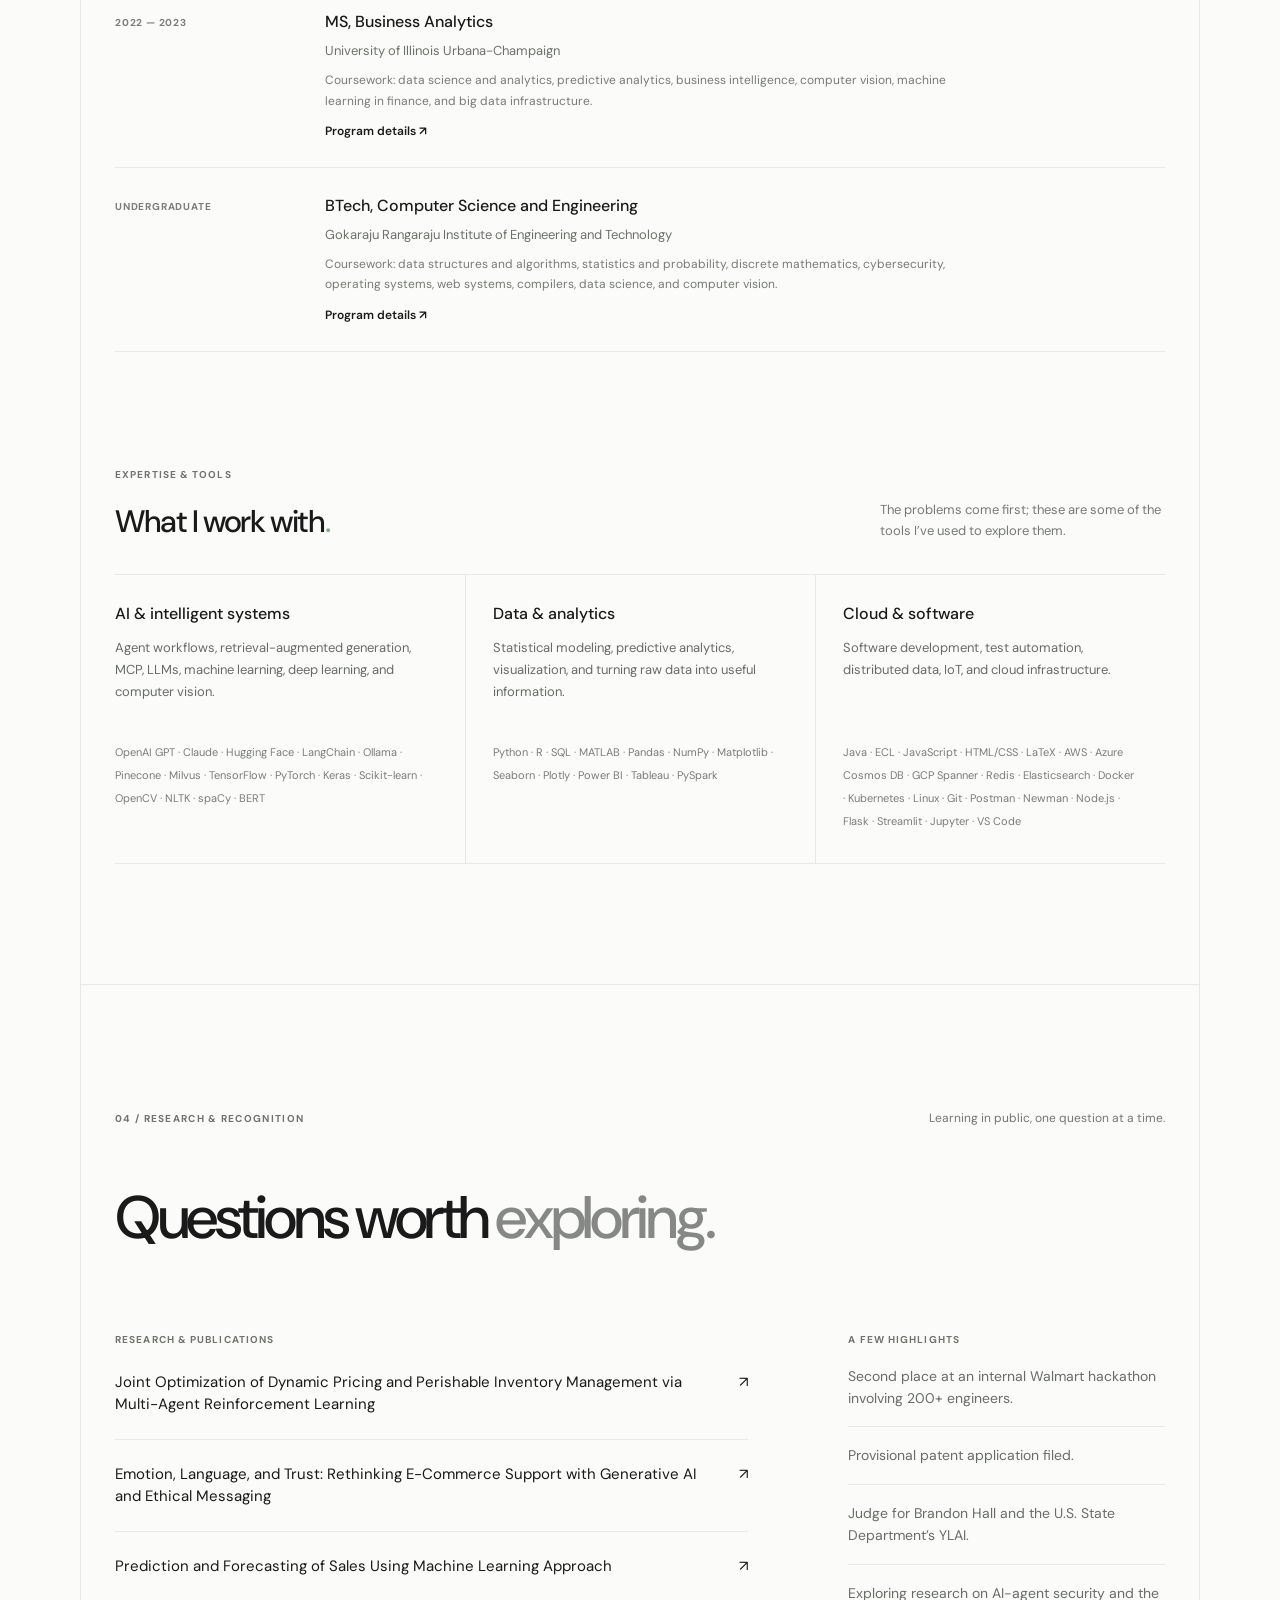
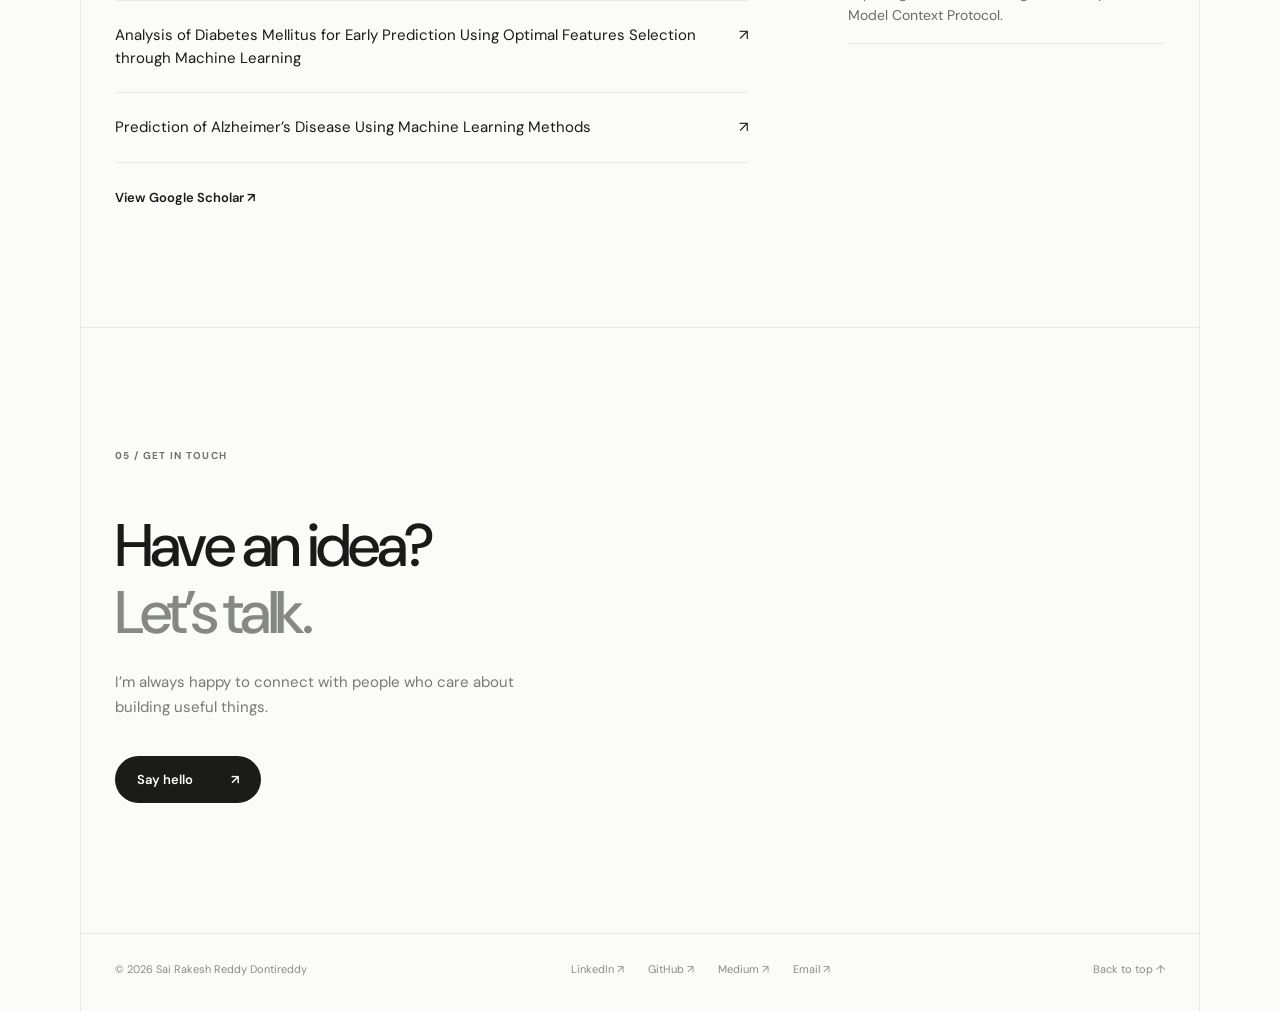
==== commit c0bf8018: "Expand experience details and correct Walmart dates" ====
--- a/index.html
+++ b/index.html
@@ -64,20 +64,20 @@
     </section>
 
     <section class="section frame experience" id="experience" aria-labelledby="experience-title">
-      <div class="section-heading"><span class="eyebrow">02 / EXPERIENCE</span><p>Work across software, research, and data.</p></div>
+      <div class="section-heading"><span class="eyebrow">02 / EXPERIENCE</span><a class="experience-source" href="https://www.linkedin.com/in/sai-rakesh-reddy-525954173/details/experience/">View LinkedIn experience ↗</a></div>
       <h2 id="experience-title">Where I’ve <span>worked.</span></h2>
       <div class="experience-list">
-        <details class="experience-item"><summary><span class="experience-period">SEP 2026 — PRESENT</span><span class="experience-title"><strong>Senior Software Engineer</strong><span>Walmart Global Tech · Full-time</span></span><span class="expand-icon" aria-hidden="true">+</span></summary><div class="experience-body"><p>I build agentic systems for incident triage, root-cause analysis, and recommendations. Our internal hackathon demo placed second, and we filed a provisional patent application.</p><span>AI agents · Incident response · Cloud infrastructure</span></div></details>
-        <details class="experience-item"><summary><span class="experience-period">JAN 2024 — OCT 2026</span><span class="experience-title"><strong>Software Engineer III</strong><span>Walmart Global Tech · Full-time</span></span><span class="expand-icon" aria-hidden="true">+</span></summary><div class="experience-body"><p>Built AI tooling for database platforms, including the Cosmos AI Agent, Spanner AI, and MegaCache AI. Developed database benchmarking and self-service reliability workflows, and helped the team adopt agentic coding tools.</p><span>Cosmos DB · Spanner · Azure SQL · PostgreSQL · AI agents</span></div></details>
-        <details class="experience-item"><summary><span class="experience-period">SEP 2023 — DEC 2023</span><span class="experience-title"><strong>Data Engineer, Analyst-1</strong><span>Proliant Data · Full-time</span></span><span class="expand-icon" aria-hidden="true">+</span></summary><div class="experience-body"><p>Worked on healthcare data migration, data analysis, and reporting using Python, SQL Server, machine learning, and Power BI.</p><span>Python · SQL Server · Machine learning · Power BI</span></div></details>
-        <details class="experience-item"><summary><span class="experience-period">SEP 2022 — DEC 2023</span><span class="experience-title"><strong>Research Intern (IoT and Computer Vision)</strong><span>University of Illinois Urbana-Champaign · iSEE</span></span><span class="expand-icon" aria-hidden="true">+</span></summary><div class="experience-body"><p>Worked on agricultural field monitoring with Raspberry Pi and cameras, edge analytics, AWS, GPS, and timestamped data. Used OpenCV to process field imagery.</p><span>Python · Raspberry Pi · OpenCV · AWS · IoT · GPS</span></div></details>
-        <details class="experience-item"><summary><span class="experience-period">AUG 2022 — MAY 2023</span><span class="experience-title"><strong>Student</strong><span>University of Illinois Urbana-Champaign · Full-time</span></span><span class="expand-icon" aria-hidden="true">+</span></summary><div class="experience-body"><p>Studied Business Analytics at the master’s level.</p><span>Business analytics · Statistics</span></div></details>
-        <details class="experience-item"><summary><span class="experience-period">JAN 2022 — JUL 2022</span><span class="experience-title"><strong>Interim Engineer</strong><span>Qualcomm · Full-time</span></span><span class="expand-icon" aria-hidden="true">+</span></summary><div class="experience-body"><p>Developed automated testing workflows and interfaces, using Postman and Newman for load testing and API endpoint customization.</p><span>Postman · Newman · JavaScript · API testing · Load testing</span></div></details>
-        <details class="experience-item"><summary><span class="experience-period">JUL 2018 — JUN 2022</span><span class="experience-title"><strong>Student</strong><span>Gokaraju Rangaraju Institute of Engineering and Technology</span></span><span class="expand-icon" aria-hidden="true">+</span></summary><div class="experience-body"><p>Studied Computer Science and Engineering at the undergraduate level.</p><span>Computer science · Engineering</span></div></details>
-        <details class="experience-item"><summary><span class="experience-period">MAY 2020 — DEC 2021</span><span class="experience-title"><strong>Deep Learning Engineer</strong><span>iNeuron.ai · Seasonal</span></span><span class="expand-icon" aria-hidden="true">+</span></summary><div class="experience-body"><p>Worked on a COVID-19 detection web application and deep-learning approaches for chest X-ray analysis, including U-Net models and a Streamlit interface.</p><span>Python · U-Net · Streamlit · TensorFlow · OpenCV</span></div></details>
-        <details class="experience-item"><summary><span class="experience-period">MAY 2019 — MAR 2020</span><span class="experience-title"><strong>Data Scientist</strong><span>GreyAtom · Seasonal</span></span><span class="expand-icon" aria-hidden="true">+</span></summary><div class="experience-body"><p>Analyzed engagement and technology trends using data mining, web scraping, visualization, and predictive modeling. Supported data-science community activities and speaker sessions.</p><span>Python · Pandas · NumPy · Scikit-learn · SQL</span></div></details>
-        <details class="experience-item"><summary><span class="experience-period">JAN 2019 — JUN 2019</span><span class="experience-title"><strong>Data Science Intern</strong><span>zebo.ai · Internship</span></span><span class="expand-icon" aria-hidden="true">+</span></summary><div class="experience-body"><p>Worked with machine learning and computer vision methods and built Python applications involving machine learning and natural language processing.</p><span>Python · Computer vision · Machine learning · NLP</span></div></details>
-        <details class="experience-item"><summary><span class="experience-period">FEB 2019 — APR 2019</span><span class="experience-title"><strong>Data Science Intern</strong><span>InMovidu Technologies Pvt Limited · Internship</span></span><span class="expand-icon" aria-hidden="true">+</span></summary><div class="experience-body"><p>Worked with data storage and cleaning, Tableau visualizations, SQL Server, business intelligence, and machine-learning models.</p><span>Python · Tableau · SQL Server · Business intelligence</span></div></details>
+        <details class="experience-item"><summary><span class="experience-period">SEP 2026 — PRESENT</span><span class="experience-title"><strong>Senior Software Engineer</strong><span>Walmart Global Tech · Full-time</span></span><span class="expand-icon" aria-hidden="true">+</span></summary><div class="experience-body"><p class="experience-location">Sunnyvale, California · On-site</p><ul class="experience-points"><li>Build agentic systems that help teams triage incidents, investigate root causes, and identify recommended actions.</li><li>At Walmart, our internal hackathon demo placed second, and we filed a provisional patent application.</li></ul><span>AI agents · Incident response · Cloud infrastructure</span></div></details>
+        <details class="experience-item"><summary><span class="experience-period">JAN 2024 — SEP 2026</span><span class="experience-title"><strong>Software Engineer III</strong><span>Walmart Global Tech · Full-time</span></span><span class="expand-icon" aria-hidden="true">+</span></summary><div class="experience-body"><p class="experience-location">Sunnyvale, California</p><ul class="experience-points"><li>Built the Cosmos AI Agent from design through production, giving engineers a conversational way to diagnose and operate Cosmos DB workloads.</li><li>Brought Spanner AI and MegaCache AI to beta, extending the agent approach to distributed SQL and caching.</li><li>Built a shared benchmark harness for Cosmos DB, Spanner, Azure SQL, and PostgreSQL/AlloyDB.</li><li>Delivered self-service reliability workflows for Cosmos DB and designed reusable infrastructure for reliability, developer experience, and incident response.</li><li>Led team adoption of AI coding tools, including agentic workflows and evaluation on production code.</li></ul><span>Cosmos DB · Spanner · Azure SQL · PostgreSQL/AlloyDB · AI agents</span></div></details>
+        <details class="experience-item"><summary><span class="experience-period">SEP 2023 — DEC 2023</span><span class="experience-title"><strong>Data Engineer, Analyst-1</strong><span>Proliant Data · Full-time</span></span><span class="expand-icon" aria-hidden="true">+</span></summary><div class="experience-body"><p class="experience-location">Boston, Massachusetts</p><ul class="experience-points"><li>Led a healthcare records migration using Python and SQL Server Management Studio.</li><li>Analyzed health records with SQL, Python, and machine learning, and developed Power BI reports integrated with big-data platforms.</li></ul><span>Python · SQL Server · Machine learning · Power BI</span></div></details>
+        <details class="experience-item"><summary><span class="experience-period">SEP 2022 — DEC 2023</span><span class="experience-title"><strong>Research Intern (IoT and Computer Vision)</strong><span>University of Illinois Urbana-Champaign · iSEE · Internship</span></span><span class="expand-icon" aria-hidden="true">+</span></summary><div class="experience-body"><p class="experience-location">Champaign, Illinois</p><ul class="experience-points"><li>Implemented an IoT solution using Raspberry Pi and PyCam devices to monitor agricultural fields remotely.</li><li>Used edge analytics and AWS to monitor field data and support image processing.</li><li>Integrated GPS and timestamps for field data collection, and used OpenCV with Python to improve captured images.</li></ul><span>Python · Raspberry Pi · OpenCV · AWS · IoT · GPS</span></div></details>
+        <details class="experience-item"><summary><span class="experience-period">AUG 2022 — MAY 2023</span><span class="experience-title"><strong>Student</strong><span>University of Illinois Urbana-Champaign · Full-time</span></span><span class="expand-icon" aria-hidden="true">+</span></summary><div class="experience-body"><p class="experience-location">United States</p><ul class="experience-points"><li>Studied for a Master of Science in Business Analytics.</li></ul><span>Business analytics · Statistics</span></div></details>
+        <details class="experience-item"><summary><span class="experience-period">JAN 2022 — JUL 2022</span><span class="experience-title"><strong>Interim Engineer</strong><span>Qualcomm · Full-time</span></span><span class="expand-icon" aria-hidden="true">+</span></summary><div class="experience-body"><p class="experience-location">Hyderabad, Telangana, India</p><ul class="experience-points"><li>Automated load testing with customized Postman scripts and supported configurable API endpoints.</li><li>Built an interface for automated test suites to improve the client experience.</li><li>Integrated Postman and Newman into internal load-testing workflows.</li></ul><span>Postman · Newman · API testing · Load testing</span></div></details>
+        <details class="experience-item"><summary><span class="experience-period">MAY 2020 — DEC 2021</span><span class="experience-title"><strong>Deep Learning Engineer</strong><span>iNeuron.ai · Seasonal</span></span><span class="expand-icon" aria-hidden="true">+</span></summary><div class="experience-body"><ul class="experience-points"><li>Developed a Python and Streamlit web app for early COVID-19 detection.</li><li>Used U-Net-based methods to analyze chest X-ray images for COVID-19 likelihood.</li></ul><span>Python · U-Net · Streamlit · Deep learning</span></div></details>
+        <details class="experience-item"><summary><span class="experience-period">MAY 2019 — MAR 2020</span><span class="experience-title"><strong>Data Scientist</strong><span>GreyAtom · Seasonal</span></span><span class="expand-icon" aria-hidden="true">+</span></summary><div class="experience-body"><ul class="experience-points"><li>Used web scraping and data mining to study login rates, interactions, and user segments.</li><li>Forecast technology trends and supported the data-science community through industry speaker sessions.</li></ul><span>Data analysis · Web scraping · Data mining · Forecasting</span></div></details>
+        <details class="experience-item"><summary><span class="experience-period">FEB 2019 — APR 2019</span><span class="experience-title"><strong>Data Science Intern</strong><span>InMovidu Technologies Pvt Limited · Internship</span></span><span class="expand-icon" aria-hidden="true">+</span></summary><div class="experience-body"><ul class="experience-points"><li>Worked with SQL Server and Microsoft business intelligence tools, including SSIS, through hands-on data projects.</li><li>Stored and cleaned data, created Tableau visualizations, and evaluated machine-learning models.</li><li>Studied data-science prototypes and implemented machine-learning and natural-language-processing methods.</li></ul><span>SQL Server · SSIS · Tableau · Machine learning · NLP</span></div></details>
+        <details class="experience-item"><summary><span class="experience-period">JAN 2019 — JUN 2019</span><span class="experience-title"><strong>Data Science Intern</strong><span>zebo.ai · Internship</span></span><span class="expand-icon" aria-hidden="true">+</span></summary><div class="experience-body"><ul class="experience-points"><li>Designed machine-learning systems and researched computer-vision algorithms and tools.</li><li>Selected datasets and representation methods for machine-learning applications.</li><li>Developed Python applications involving machine learning and natural language processing.</li></ul><span>Python · Computer vision · Machine learning · NLP</span></div></details>
+        <details class="experience-item"><summary><span class="experience-period">JUL 2018 — JUN 2022</span><span class="experience-title"><strong>Student</strong><span>Gokaraju Rangaraju Institute of Engineering and Technology</span></span><span class="expand-icon" aria-hidden="true">+</span></summary><div class="experience-body"><p class="experience-location">Greater Hyderabad Area</p><ul class="experience-points"><li>Studied for a bachelor’s degree in Computer Science and Engineering.</li></ul><span>Computer science · Engineering</span></div></details>
       </div>
     </section>
 
--- a/style.css
+++ b/style.css
@@ -45,3 +45,12 @@
 .note-visual{margin:0}.note-visual img{display:block;width:100%;height:auto;border:1px solid var(--line)}.note-visual figcaption{font-size:10px;color:#858b83;margin-top:9px}
 .note-text-visual{background:#edf1eb;min-height:270px;display:flex;flex-direction:column;justify-content:center;padding:40px;color:#315343}.note-text-visual>span{font-size:10px;letter-spacing:.12em;font-weight:700}.note-text-visual p{font-size:clamp(27px,3vw,40px);letter-spacing:-.05em;line-height:1.15}.note-text-visual em{color:#839b87;font-style:normal}
 @media(max-width:760px){.notes-intro{padding:65px 20px}.back-link{margin-bottom:55px}.note{grid-template-columns:1fr;gap:30px;padding:65px 20px}.note h2{font-size:35px}.note-text-visual{min-height:220px}.antarang-snapshot{height:auto}}
+
+/* Clear, detailed experience entries. */
+.experience-source{font-size:12px;color:#68796d;font-weight:600}
+.experience-source:hover{text-decoration:underline}
+.experience-body .experience-location{font-size:11px;color:#777d75;letter-spacing:.02em;margin:0 0 15px}
+.experience-points{padding:0 0 0 17px;margin:0;color:#626660;font-size:14px;line-height:1.75}
+.experience-points li+li{margin-top:9px}
+.experience-points li::marker{color:#8daa94}
+@media(max-width:760px){.experience-source{font-size:11px}.experience-points{padding-left:17px}}
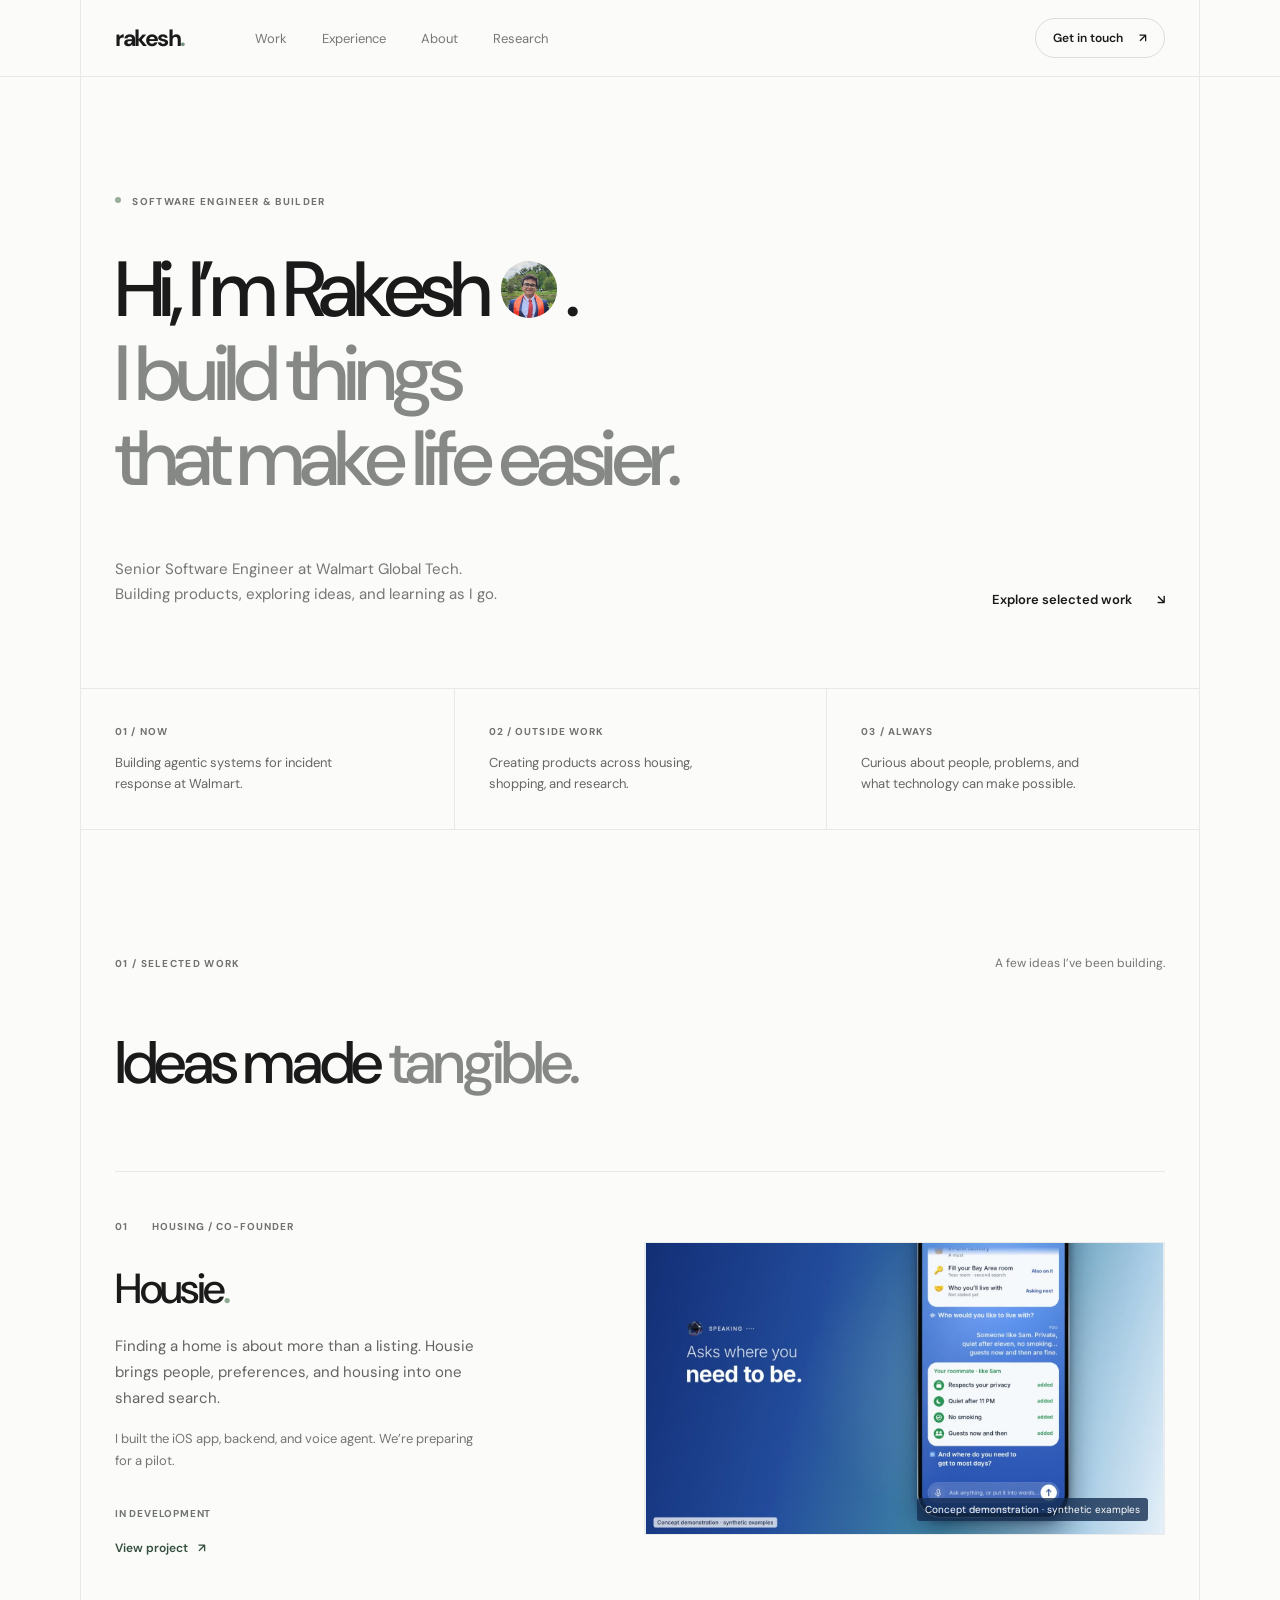
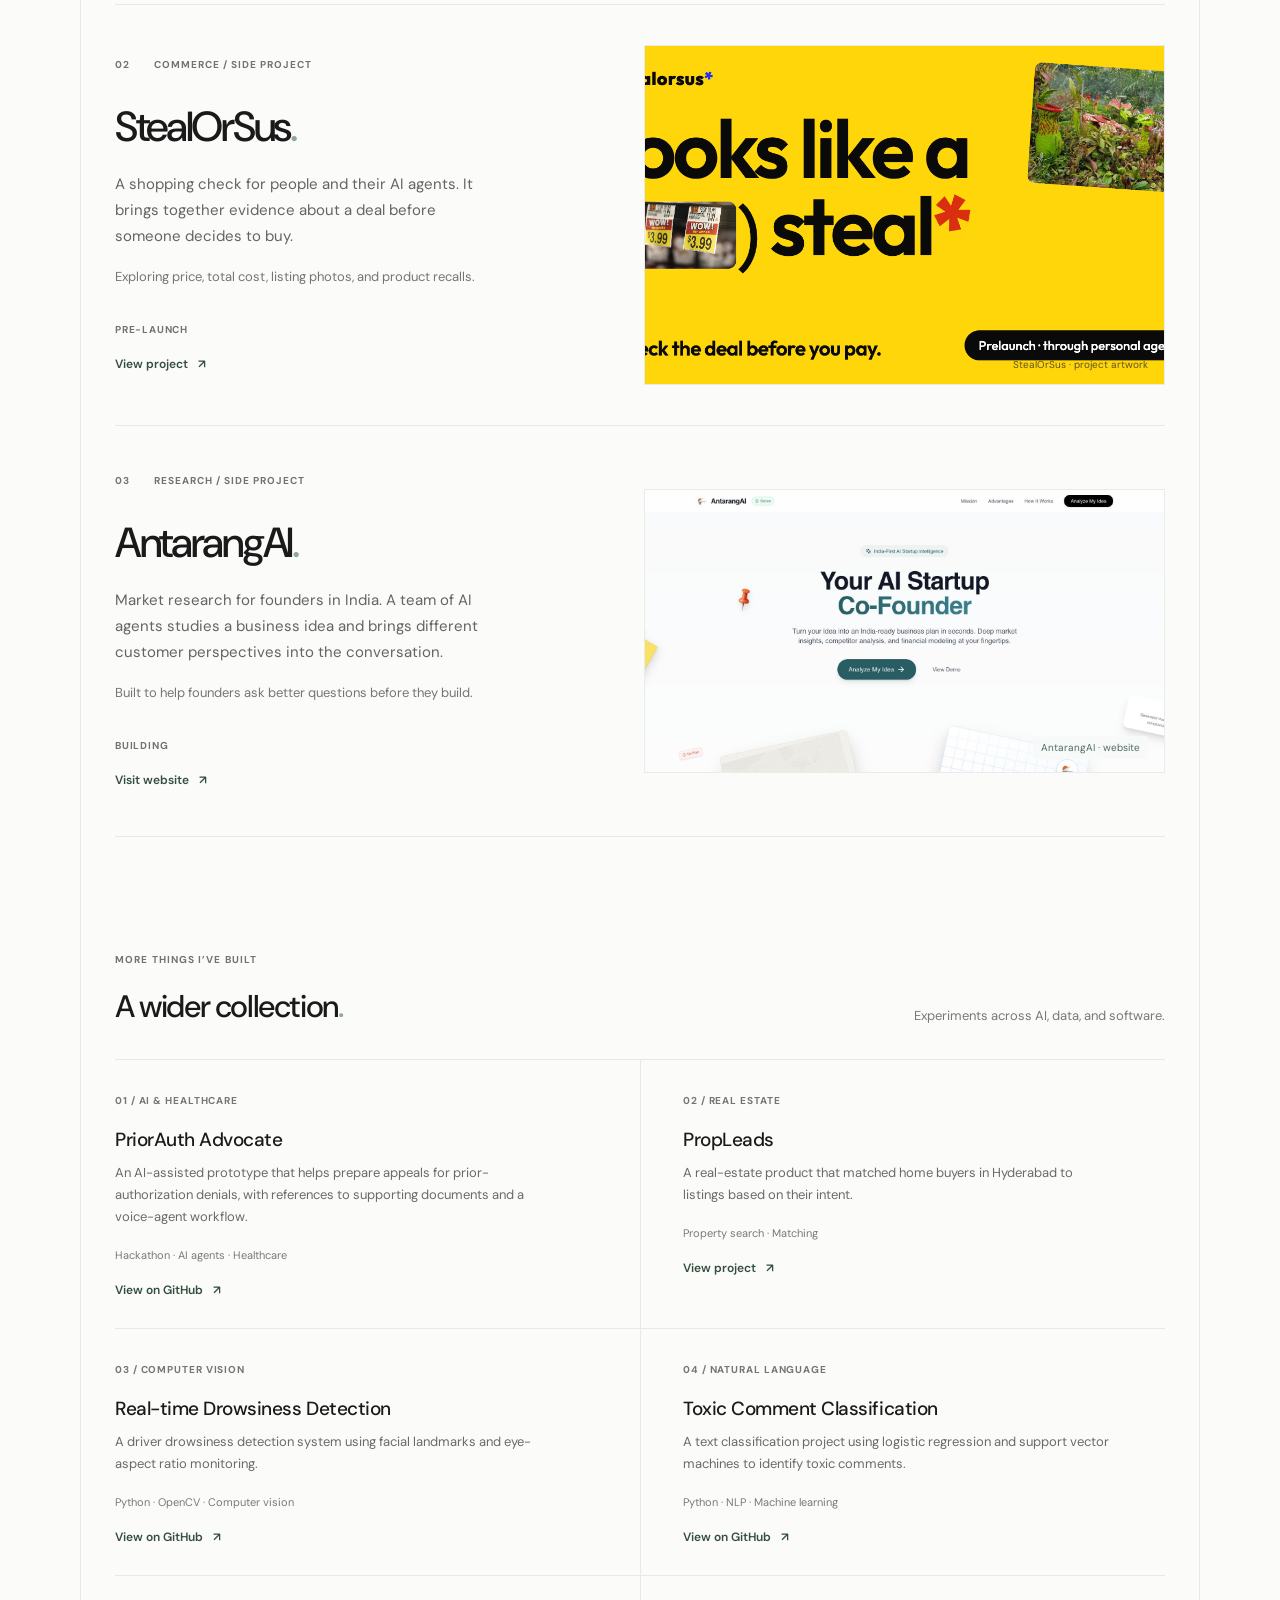
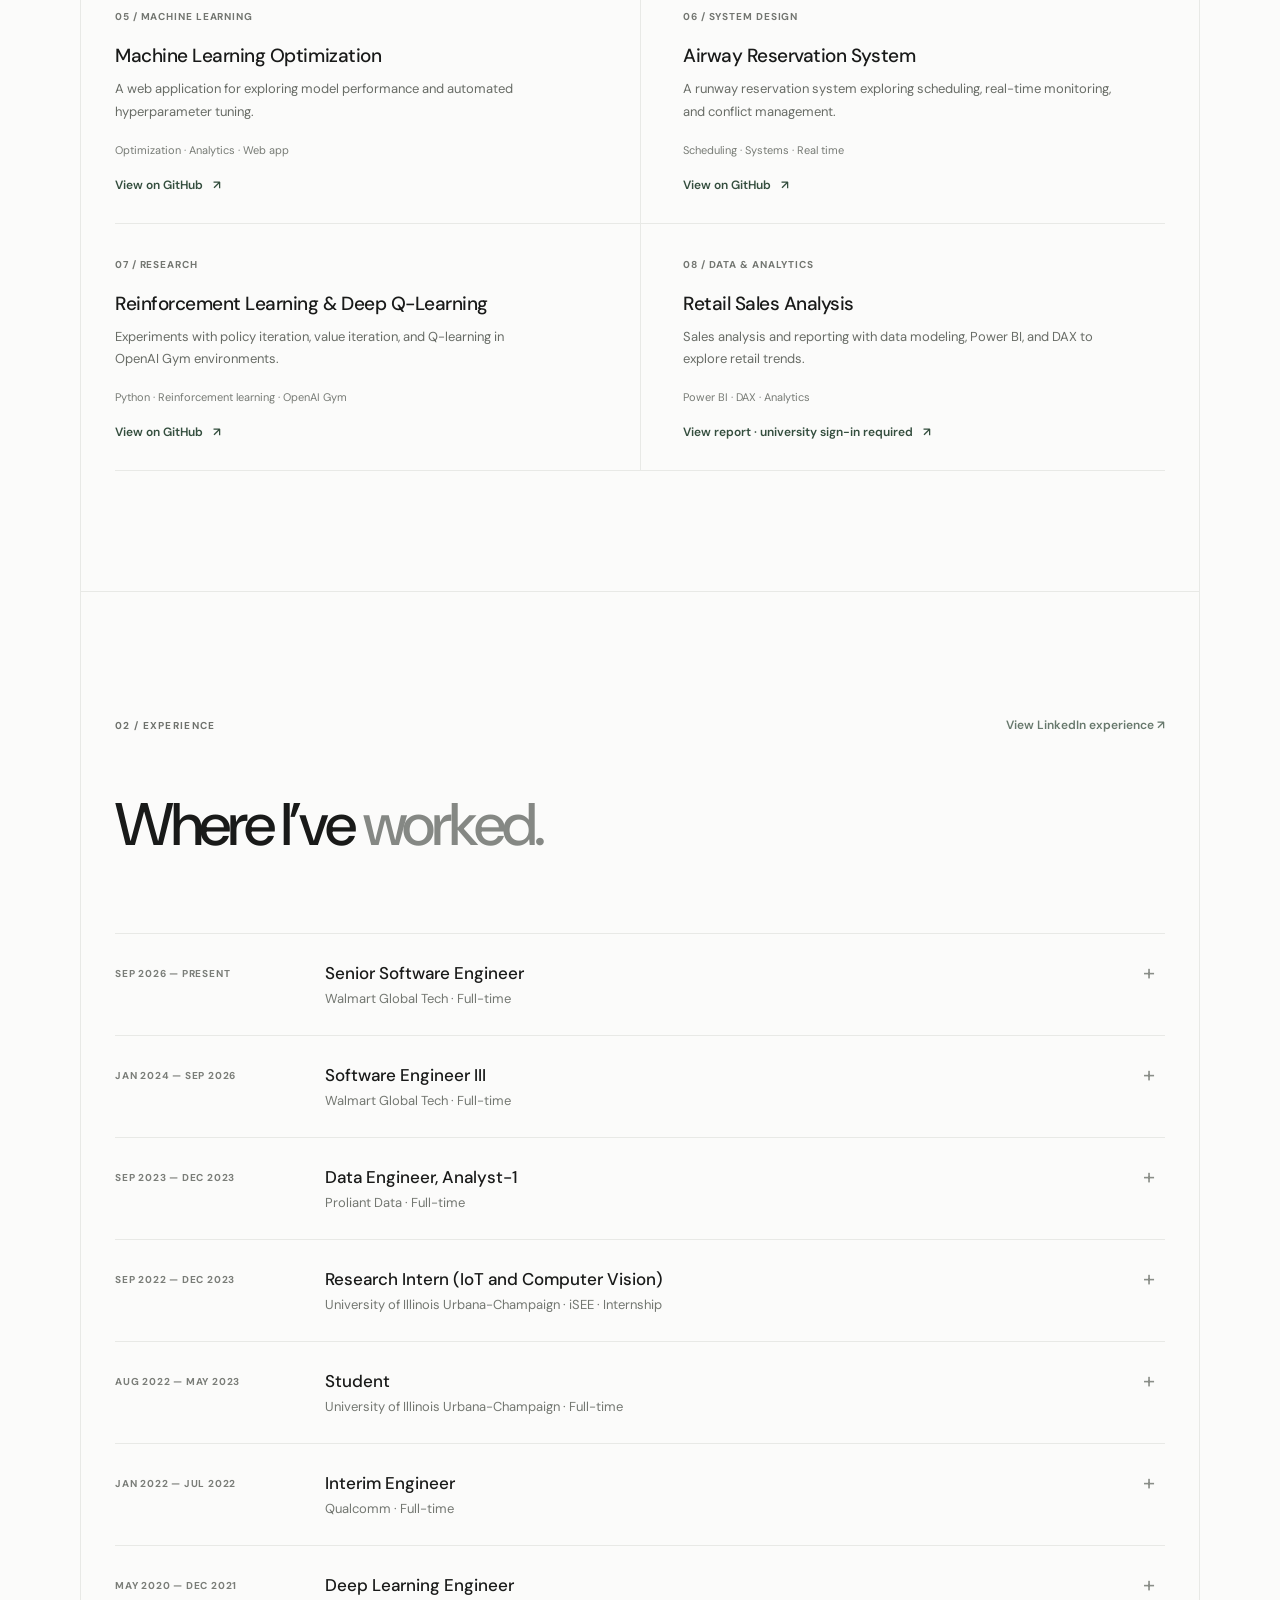
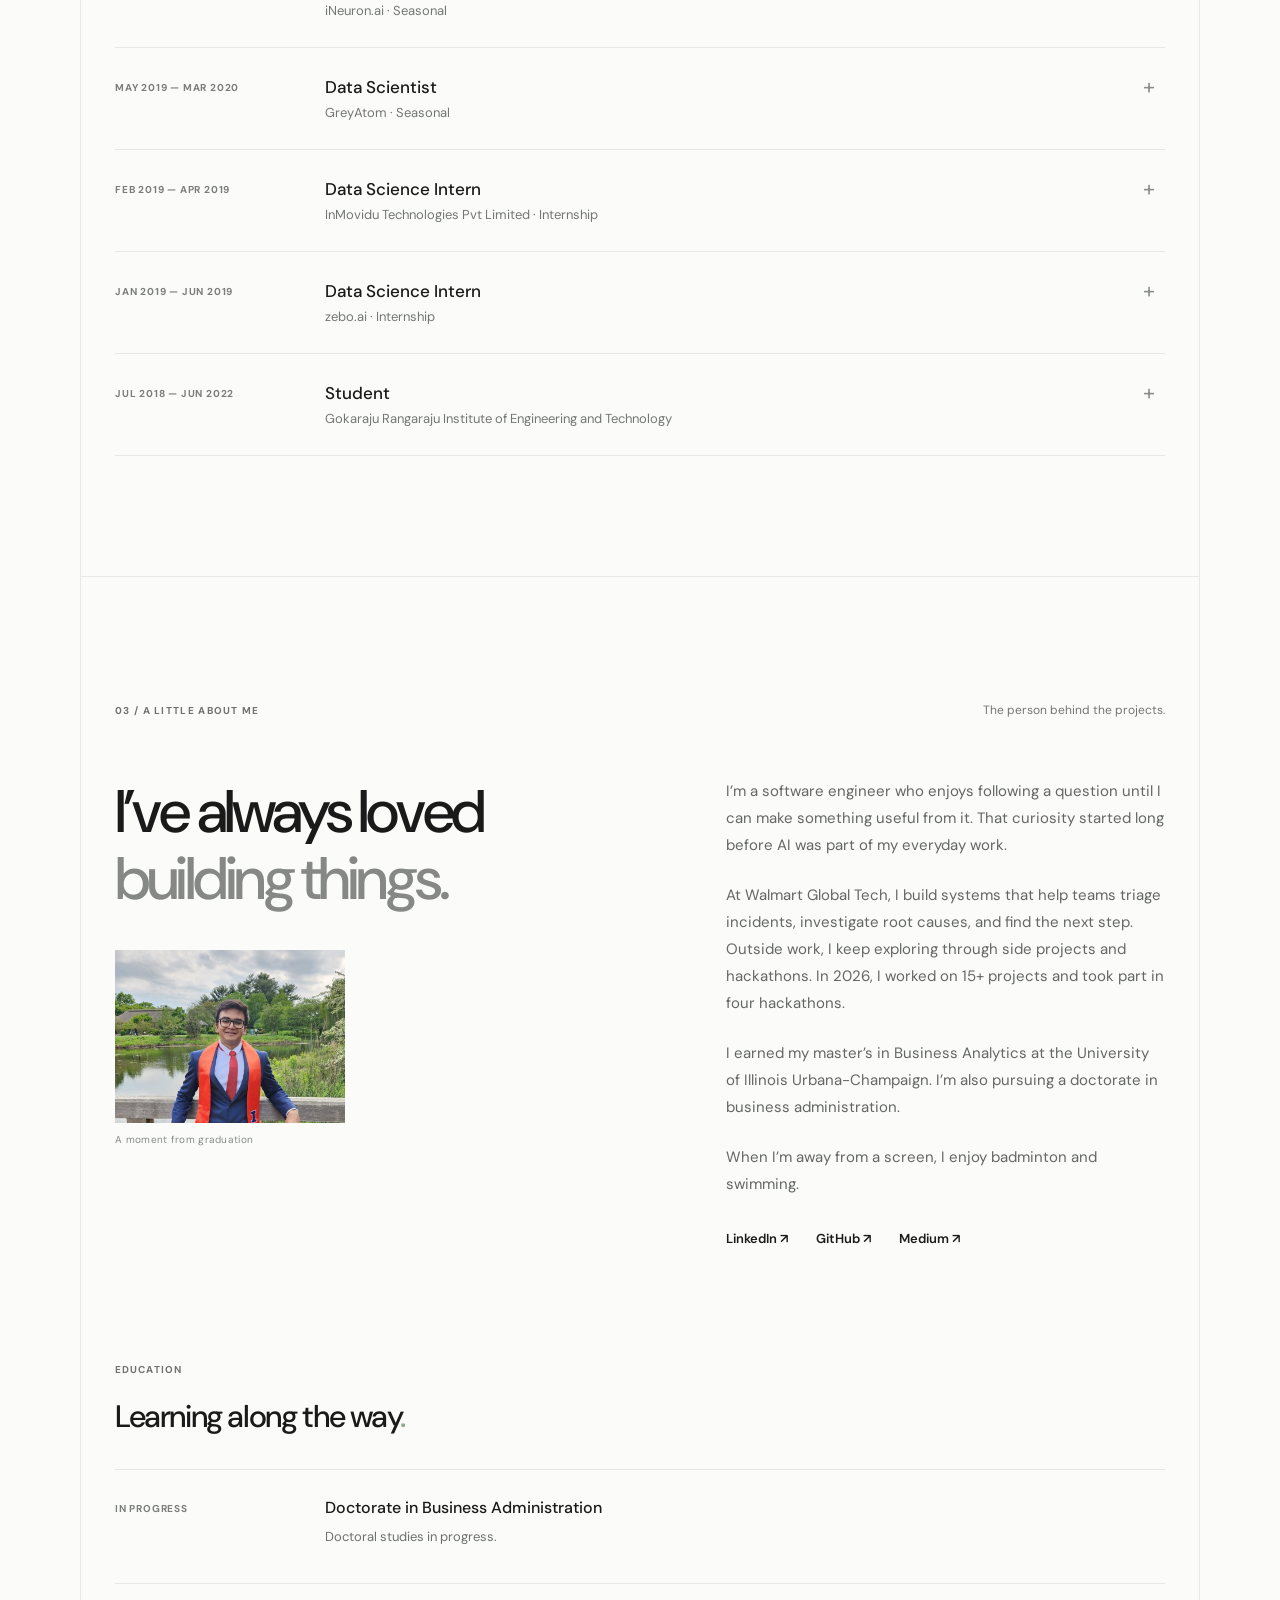
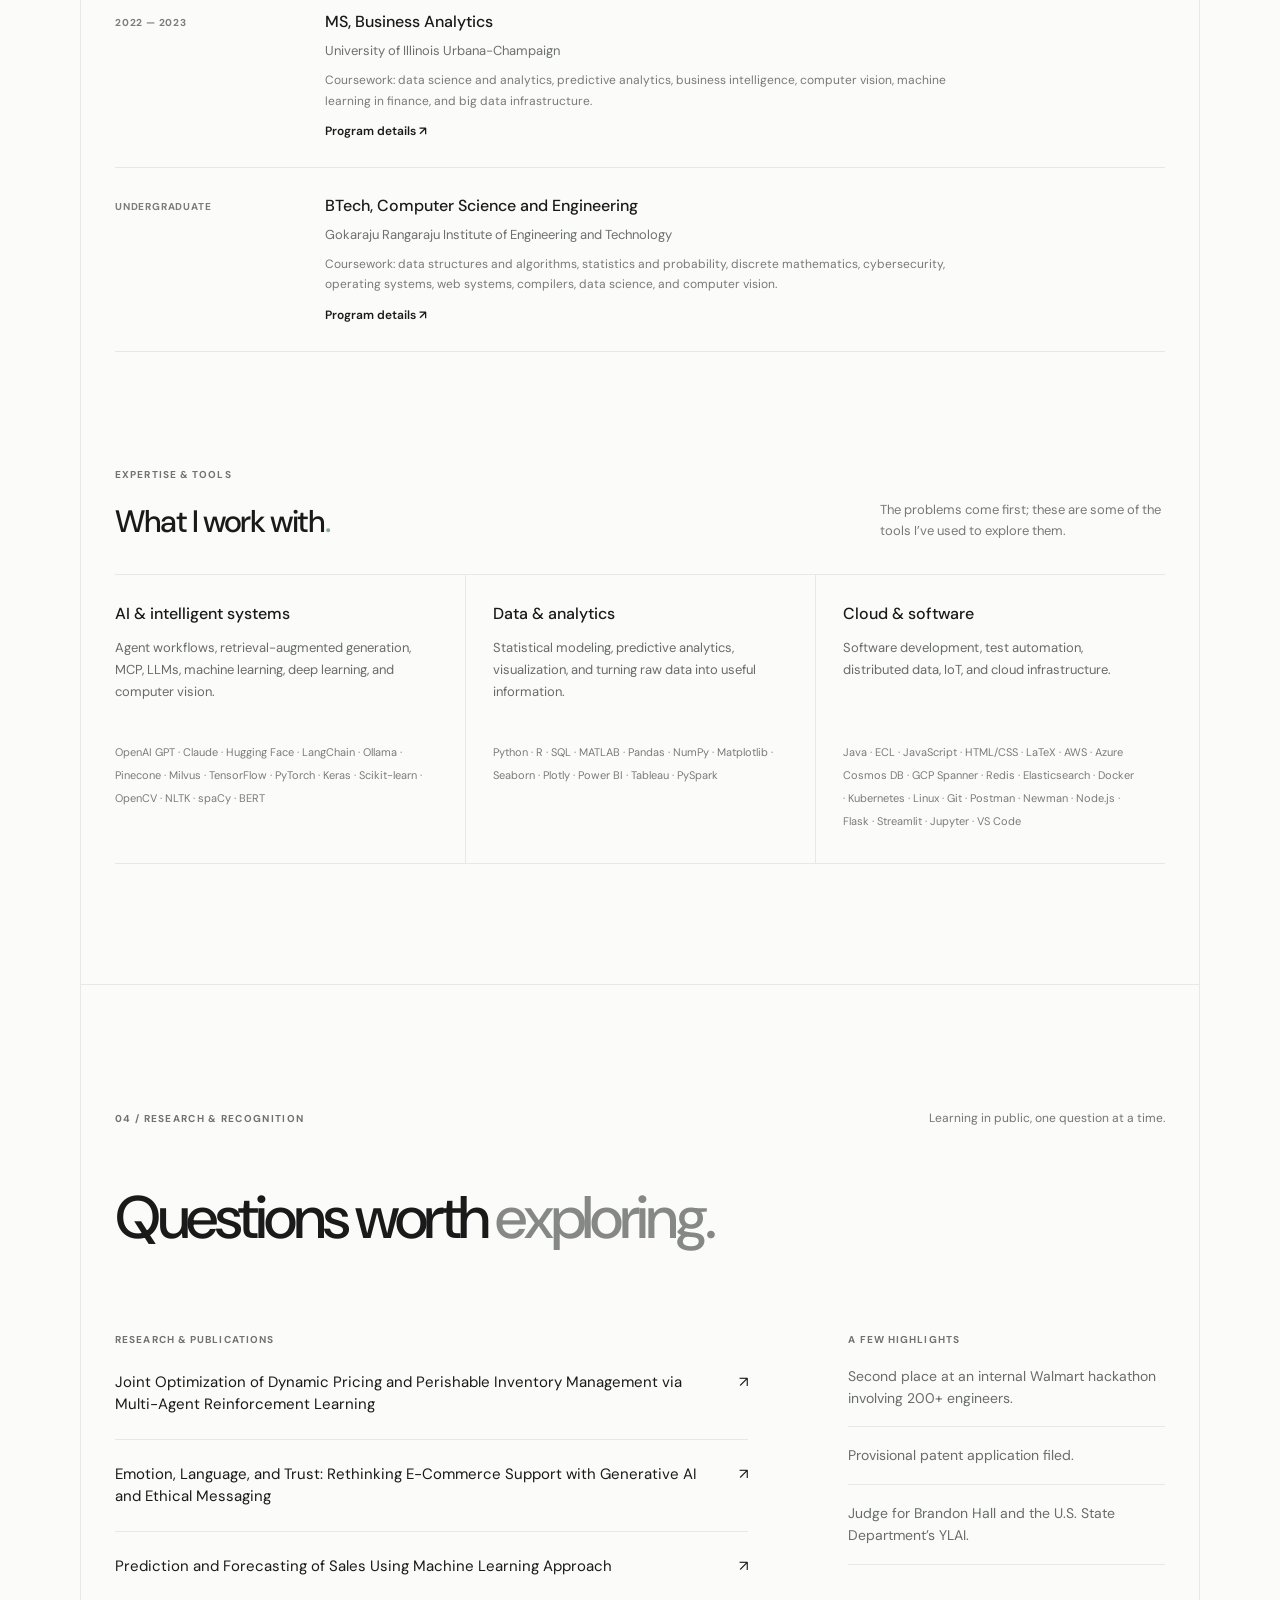
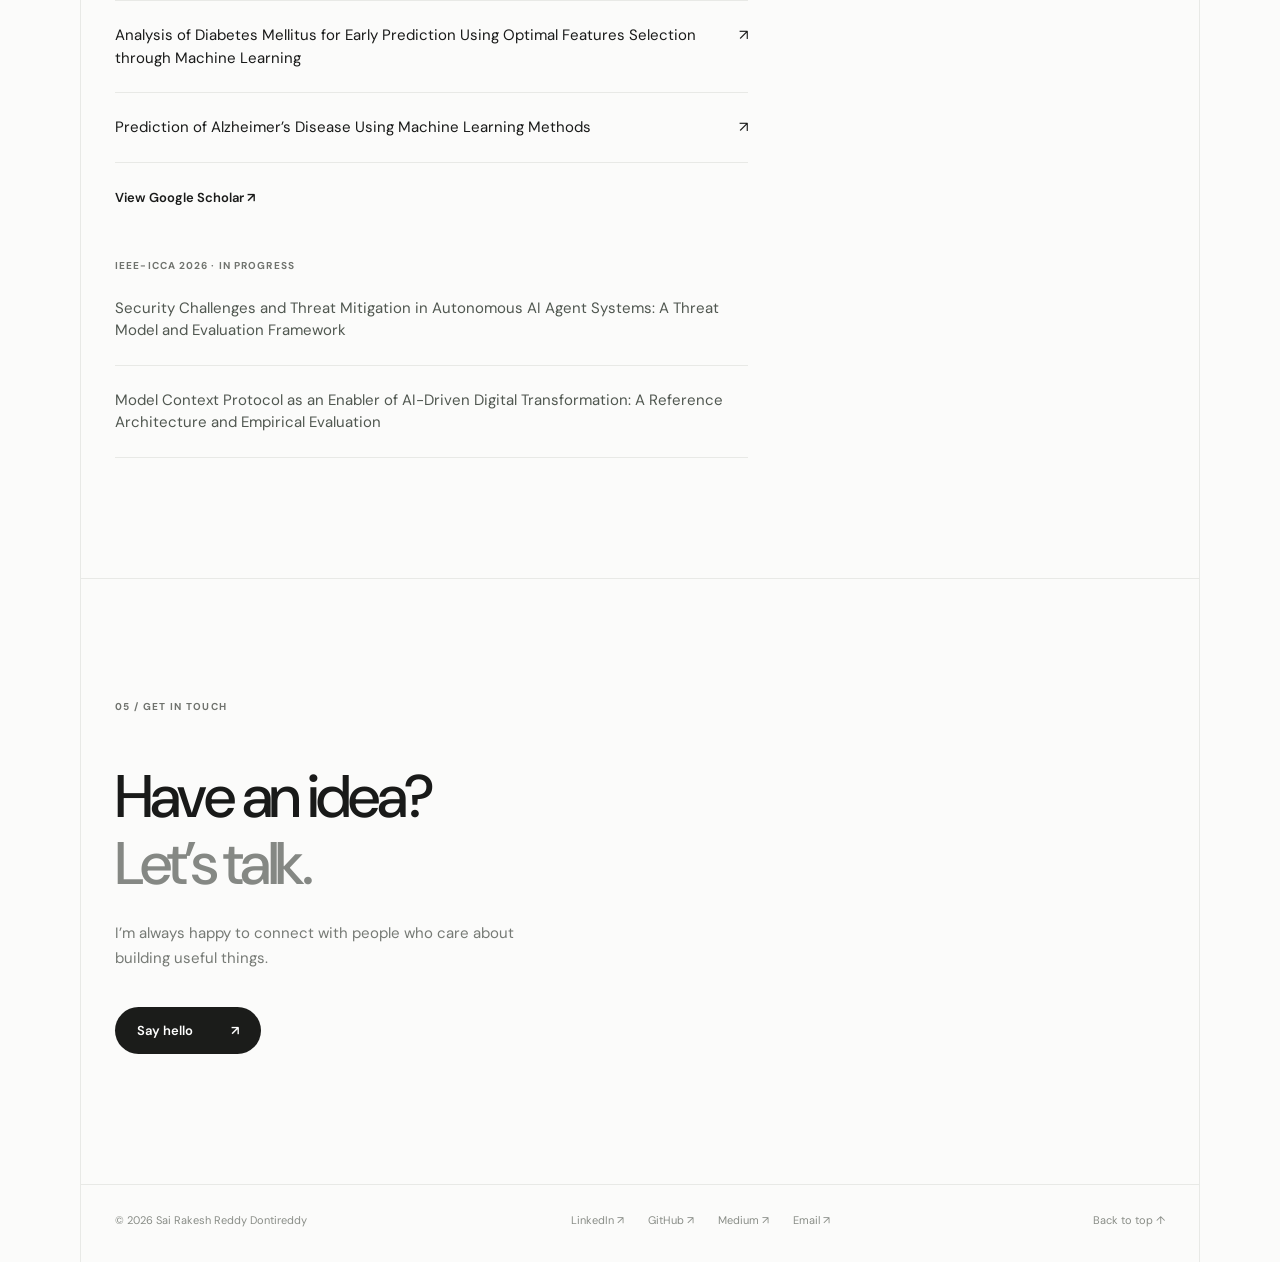
==== commit 3f01e736: "Add IEEE-ICCA research in progress" ====
--- a/index.html
+++ b/index.html
@@ -91,7 +91,7 @@
     <section class="section frame research" id="research" aria-labelledby="research-title">
       <div class="section-heading"><span class="eyebrow">04 / RESEARCH &amp; RECOGNITION</span><p>Learning in public, one question at a time.</p></div>
       <h2 id="research-title">Questions worth <span>exploring.</span></h2>
-      <div class="research-grid"><div><span class="small-label">RESEARCH &amp; PUBLICATIONS</span><a class="paper" href="https://ieeexplore.ieee.org/document/11203504"><span>Joint Optimization of Dynamic Pricing and Perishable Inventory Management via Multi-Agent Reinforcement Learning</span><span aria-hidden="true">↗</span></a><a class="paper" href="https://ieeexplore.ieee.org/document/11203627"><span>Emotion, Language, and Trust: Rethinking E-Commerce Support with Generative AI and Ethical Messaging</span><span aria-hidden="true">↗</span></a><a class="paper" href="https://drive.google.com/file/d/1qa-lvHjc6mbWGW4u9mAWCPg4GWI6gziB/view?usp=drive_link"><span>Prediction and Forecasting of Sales Using Machine Learning Approach</span><span aria-hidden="true">↗</span></a><a class="paper" href="https://drive.google.com/file/d/18IgTbGjGQXgUF12gfDH8L-_X3G__J-j3/view?usp=drive_link"><span>Analysis of Diabetes Mellitus for Early Prediction Using Optimal Features Selection through Machine Learning</span><span aria-hidden="true">↗</span></a><a class="paper" href="https://drive.google.com/file/d/1mWzl6eMIDX9-x-5SeN-U8oHAoNo-BWET/view?usp=drive_link"><span>Prediction of Alzheimer’s Disease Using Machine Learning Methods</span><span aria-hidden="true">↗</span></a><a class="more-link" href="https://scholar.google.com/citations?user=d6CbdHQAAAAJ&amp;hl=en">View Google Scholar ↗</a></div><div class="recognition"><span class="small-label">A FEW HIGHLIGHTS</span><p>Second place at an internal Walmart hackathon involving 200+ engineers.</p><p>Provisional patent application filed.</p><p>Judge for Brandon Hall and the U.S. State Department’s YLAI.</p><p>Exploring research on AI-agent security and the Model Context Protocol.</p></div></div>
+      <div class="research-grid"><div><span class="small-label">RESEARCH &amp; PUBLICATIONS</span><a class="paper" href="https://ieeexplore.ieee.org/document/11203504"><span>Joint Optimization of Dynamic Pricing and Perishable Inventory Management via Multi-Agent Reinforcement Learning</span><span aria-hidden="true">↗</span></a><a class="paper" href="https://ieeexplore.ieee.org/document/11203627"><span>Emotion, Language, and Trust: Rethinking E-Commerce Support with Generative AI and Ethical Messaging</span><span aria-hidden="true">↗</span></a><a class="paper" href="https://drive.google.com/file/d/1qa-lvHjc6mbWGW4u9mAWCPg4GWI6gziB/view?usp=drive_link"><span>Prediction and Forecasting of Sales Using Machine Learning Approach</span><span aria-hidden="true">↗</span></a><a class="paper" href="https://drive.google.com/file/d/18IgTbGjGQXgUF12gfDH8L-_X3G__J-j3/view?usp=drive_link"><span>Analysis of Diabetes Mellitus for Early Prediction Using Optimal Features Selection through Machine Learning</span><span aria-hidden="true">↗</span></a><a class="paper" href="https://drive.google.com/file/d/1mWzl6eMIDX9-x-5SeN-U8oHAoNo-BWET/view?usp=drive_link"><span>Prediction of Alzheimer’s Disease Using Machine Learning Methods</span><span aria-hidden="true">↗</span></a><a class="more-link" href="https://scholar.google.com/citations?user=d6CbdHQAAAAJ&amp;hl=en">View Google Scholar ↗</a><div class="research-progress"><span class="small-label">IEEE-ICCA 2026 · IN PROGRESS</span><div class="paper paper-in-progress"><span>Security Challenges and Threat Mitigation in Autonomous AI Agent Systems: A Threat Model and Evaluation Framework</span></div><div class="paper paper-in-progress"><span>Model Context Protocol as an Enabler of AI-Driven Digital Transformation: A Reference Architecture and Empirical Evaluation</span></div></div></div><div class="recognition"><span class="small-label">A FEW HIGHLIGHTS</span><p>Second place at an internal Walmart hackathon involving 200+ engineers.</p><p>Provisional patent application filed.</p><p>Judge for Brandon Hall and the U.S. State Department’s YLAI.</p></div></div>
     </section>
     <section class="closing frame" id="contact"><div><span class="eyebrow">05 / GET IN TOUCH</span><h2>Have an idea?<br><span>Let’s talk.</span></h2><p>I’m always happy to connect with people who care about building useful things.</p><a class="contact-button" href="mailto:rakeshreddyd56@gmail.com">Say hello <span>↗</span></a></div></section>
   </main>
--- a/style.css
+++ b/style.css
@@ -54,3 +54,5 @@
 .experience-points li+li{margin-top:9px}
 .experience-points li::marker{color:#8daa94}
 @media(max-width:760px){.experience-source{font-size:11px}.experience-points{padding-left:17px}}
+
+.research-progress{margin-top:46px}.paper-in-progress{justify-content:flex-start;color:#505750}.paper-in-progress>span:last-child{flex-shrink:1}
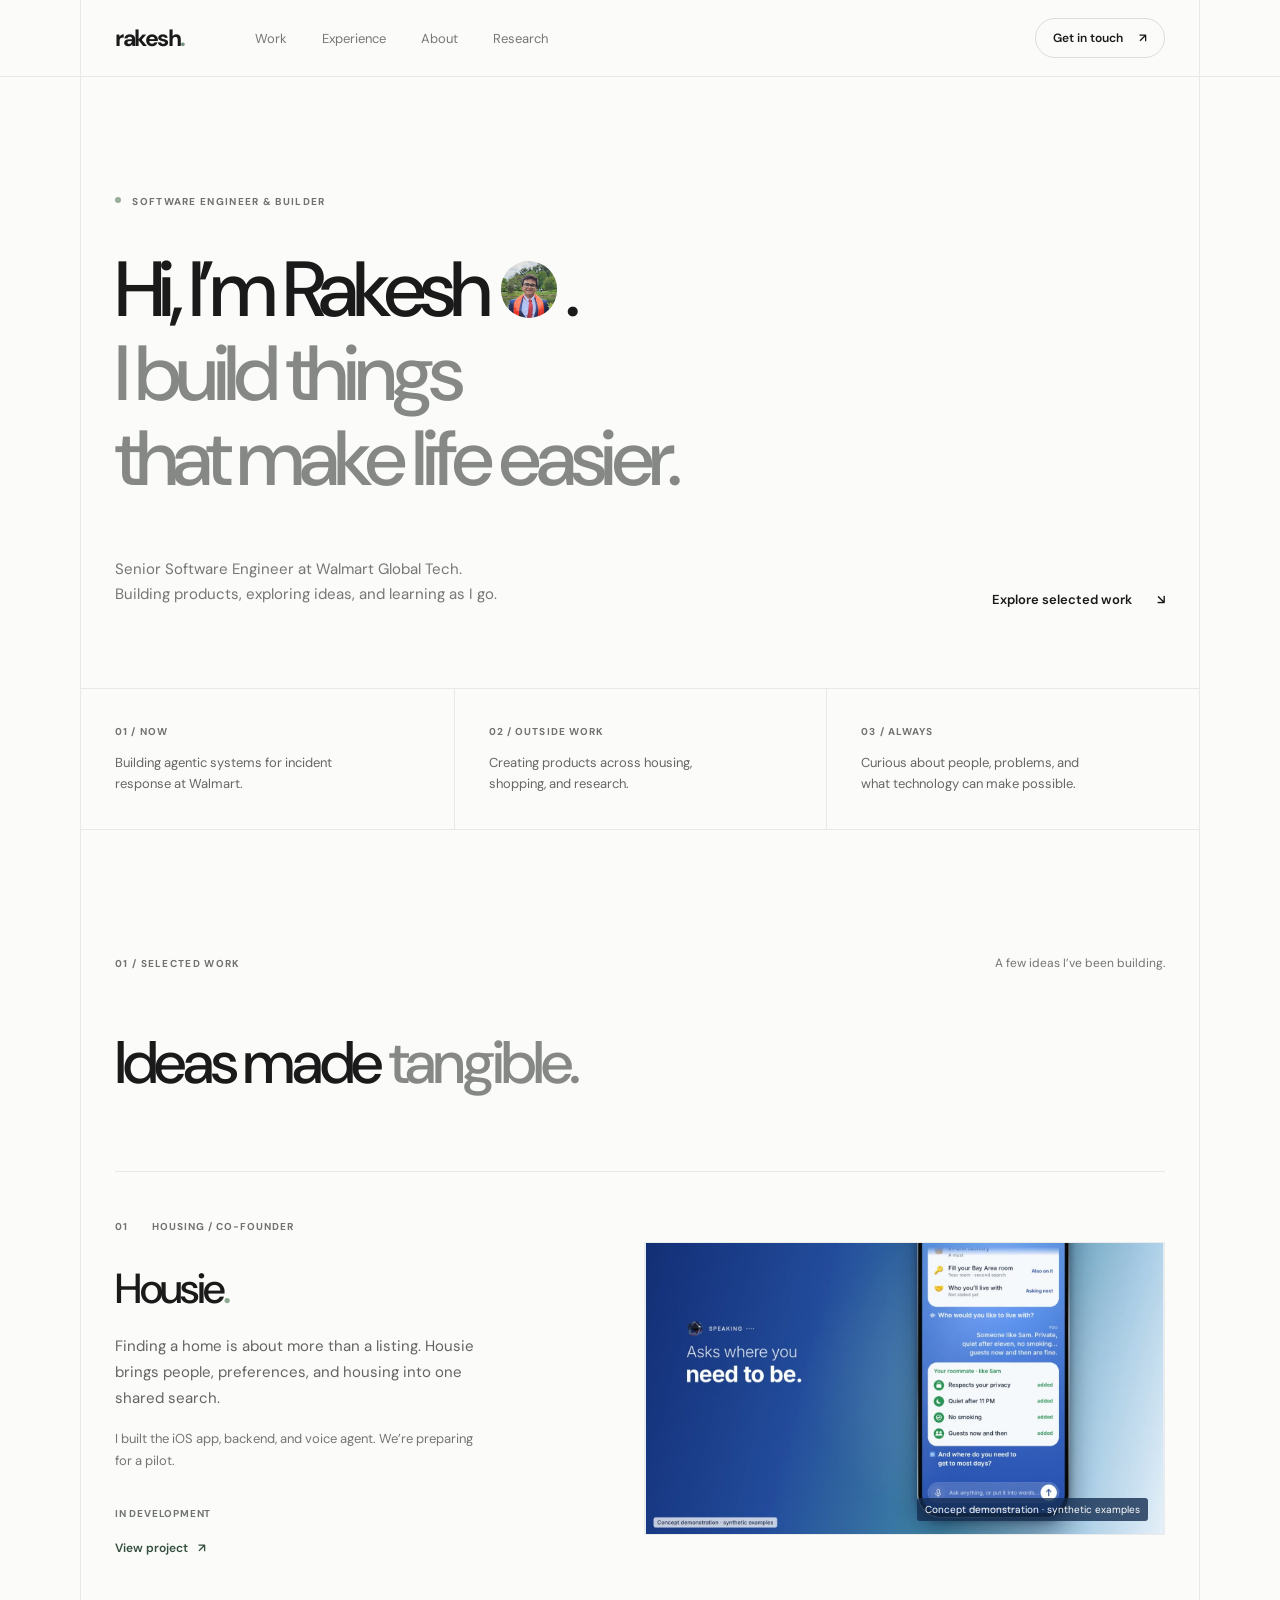
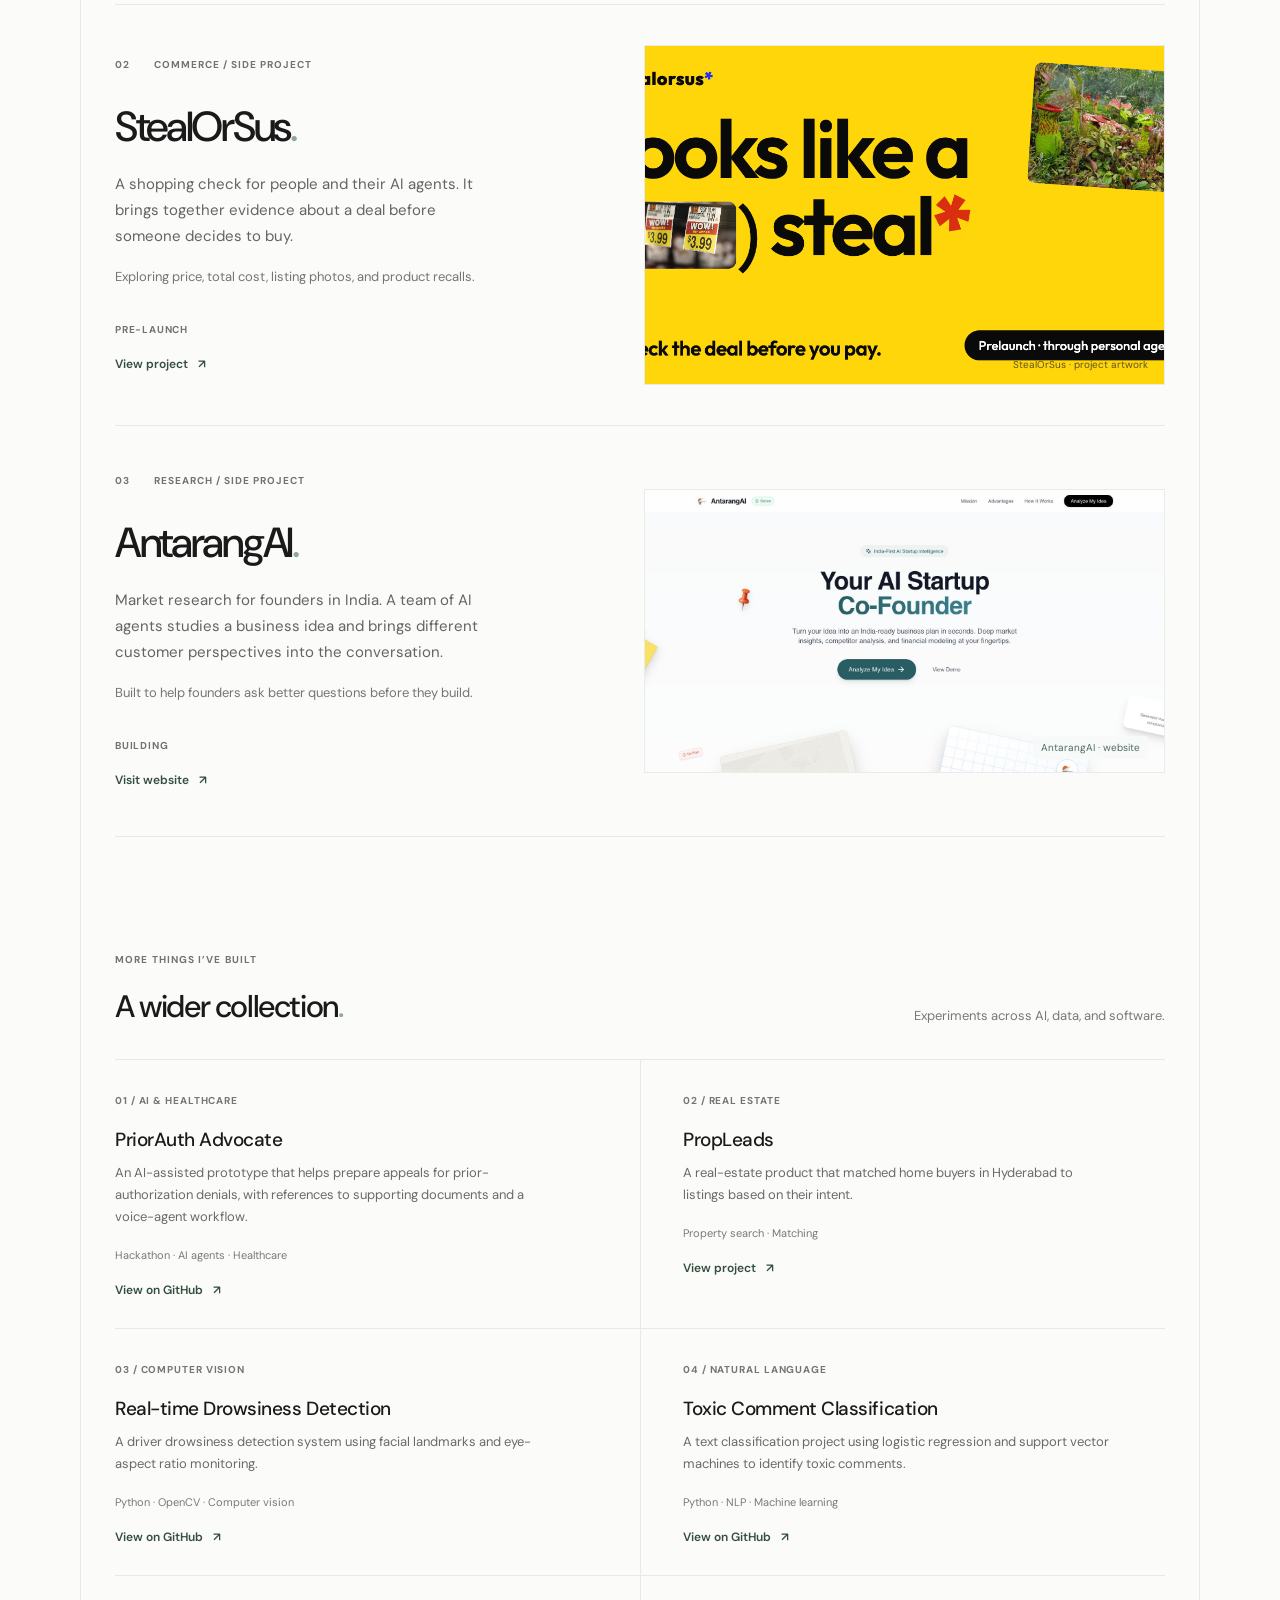
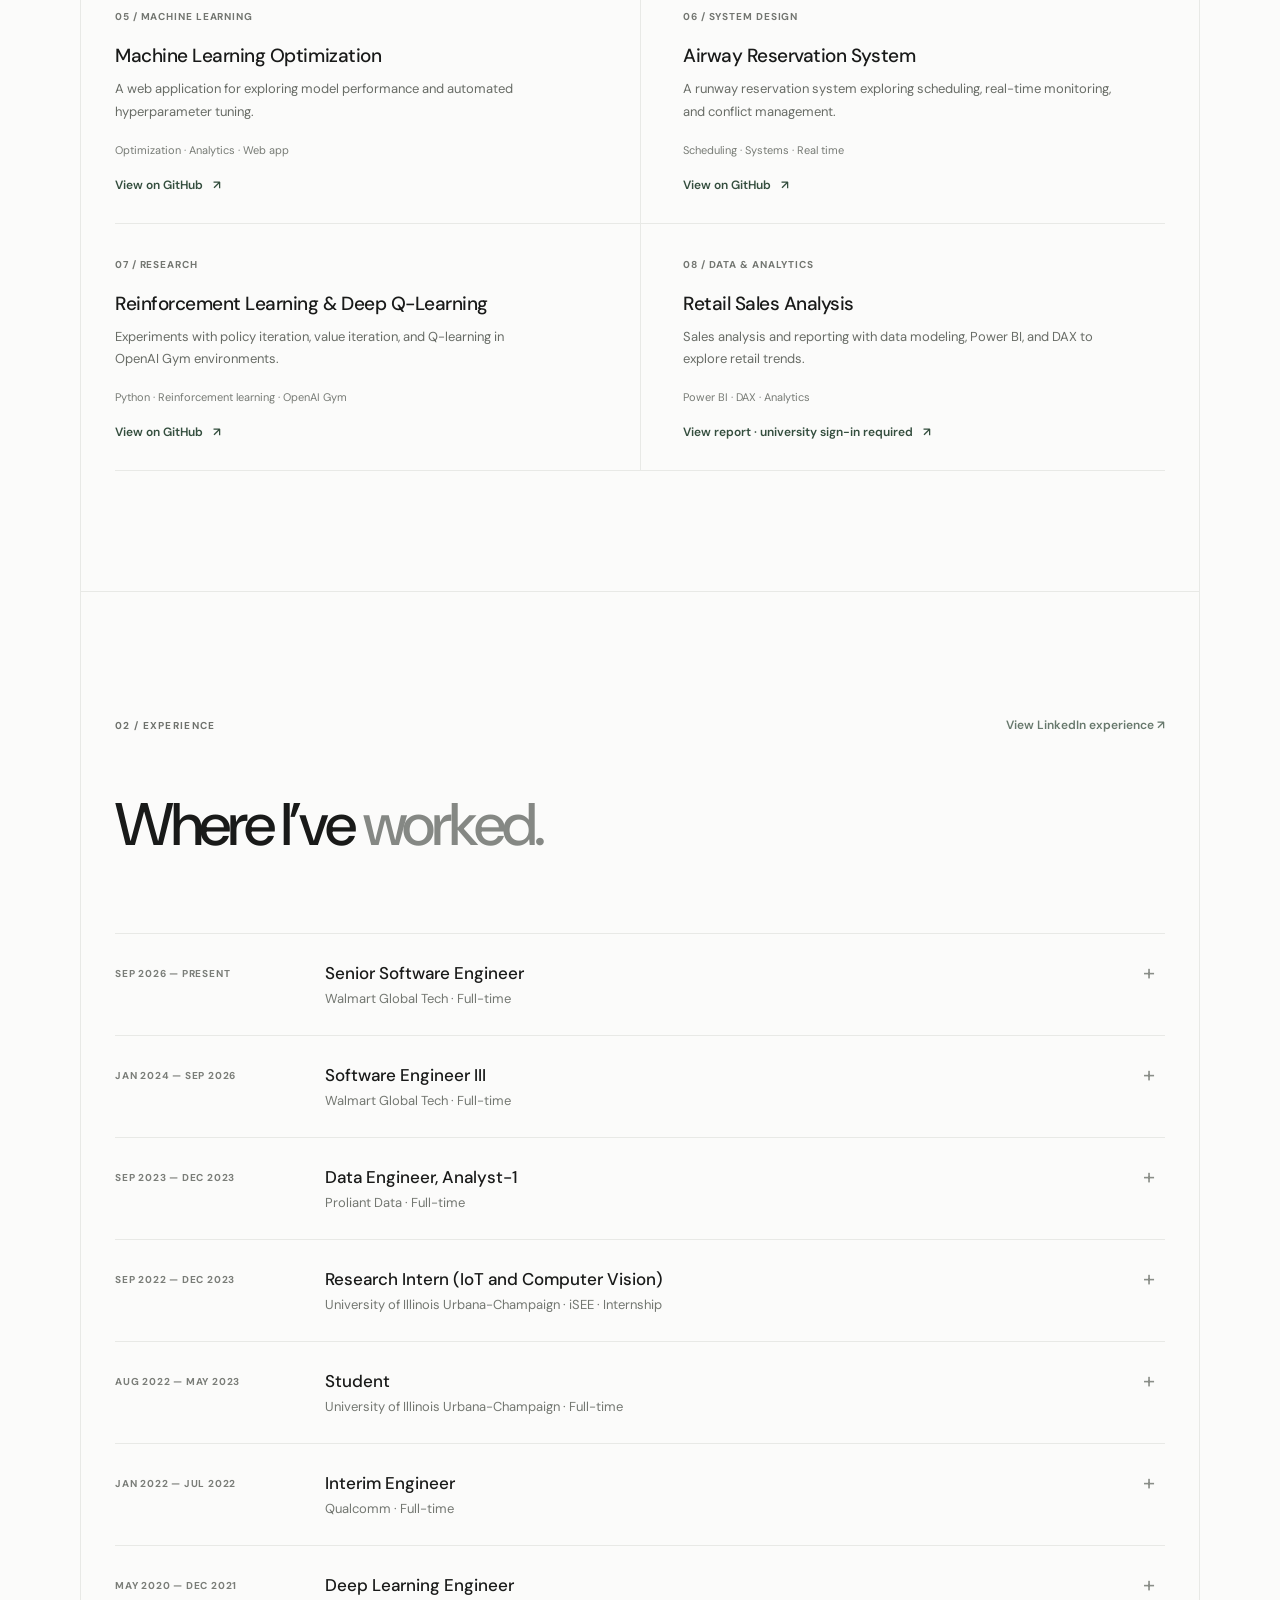
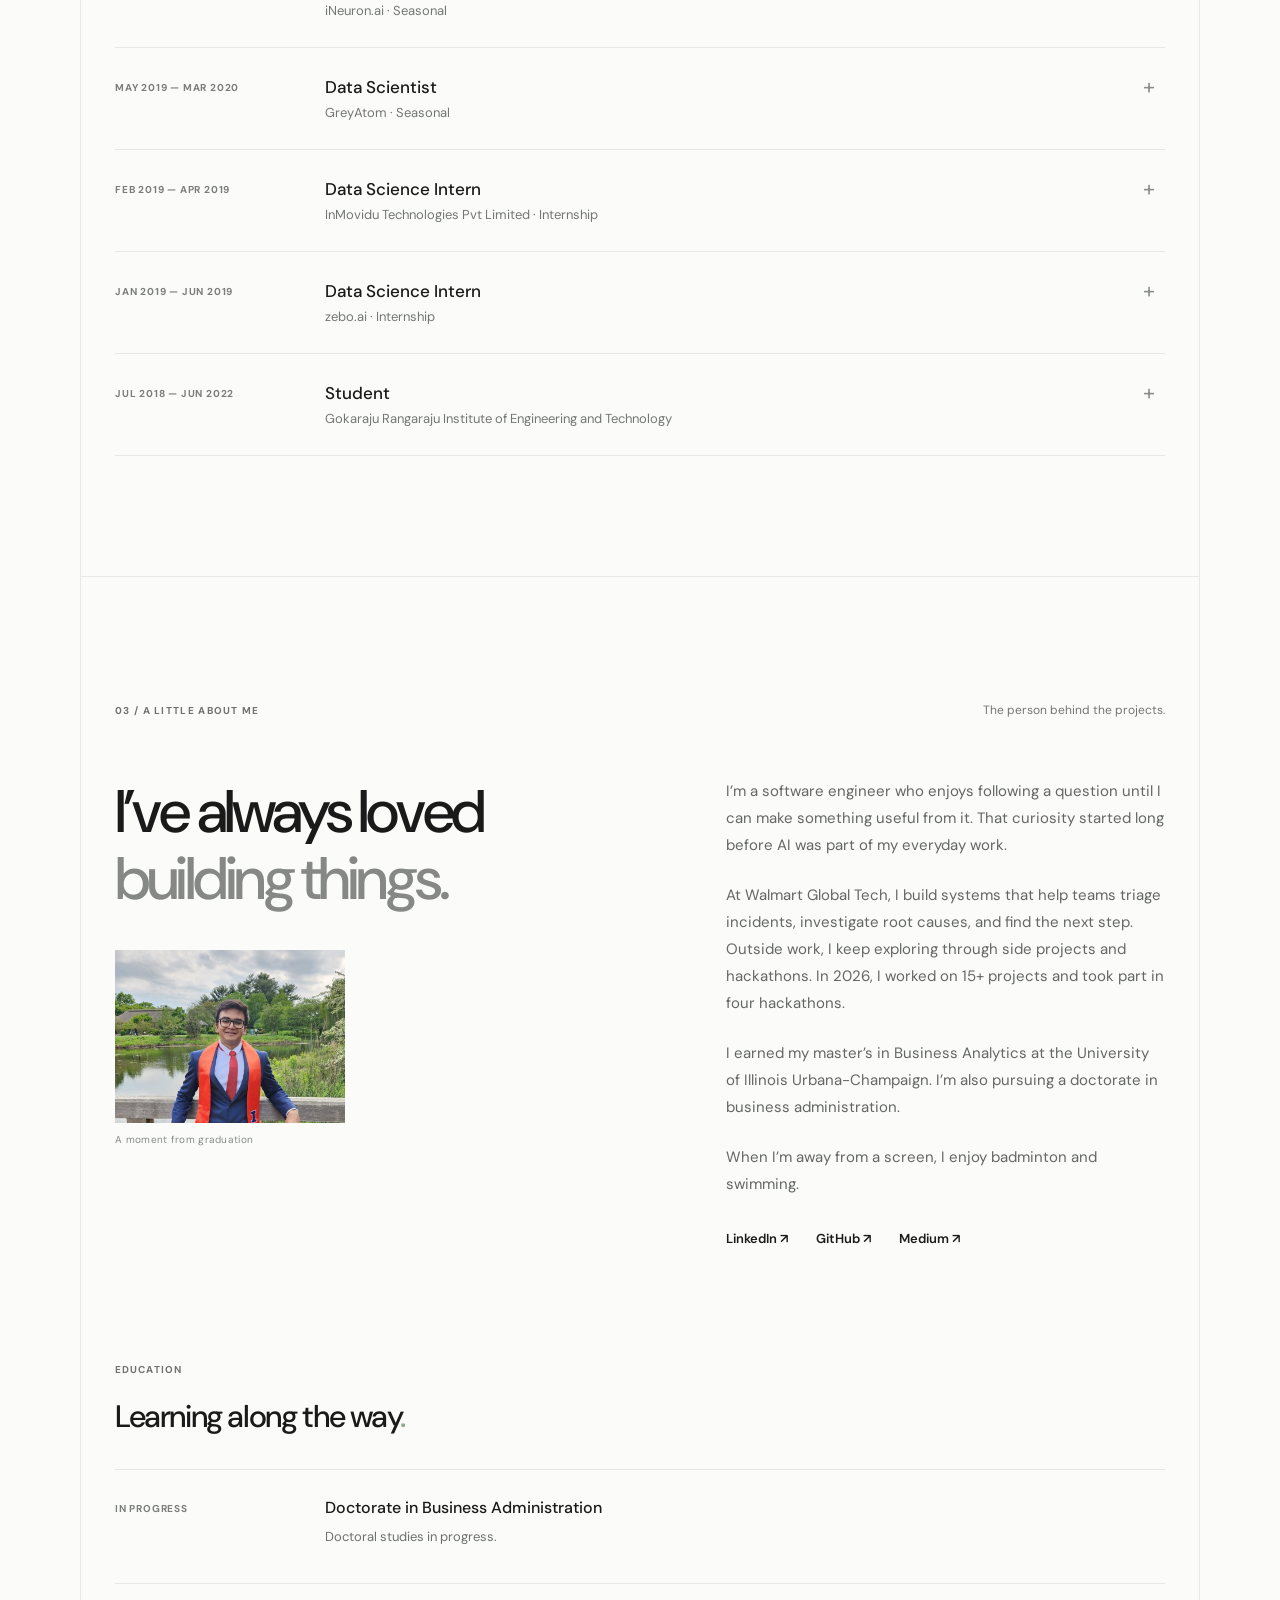
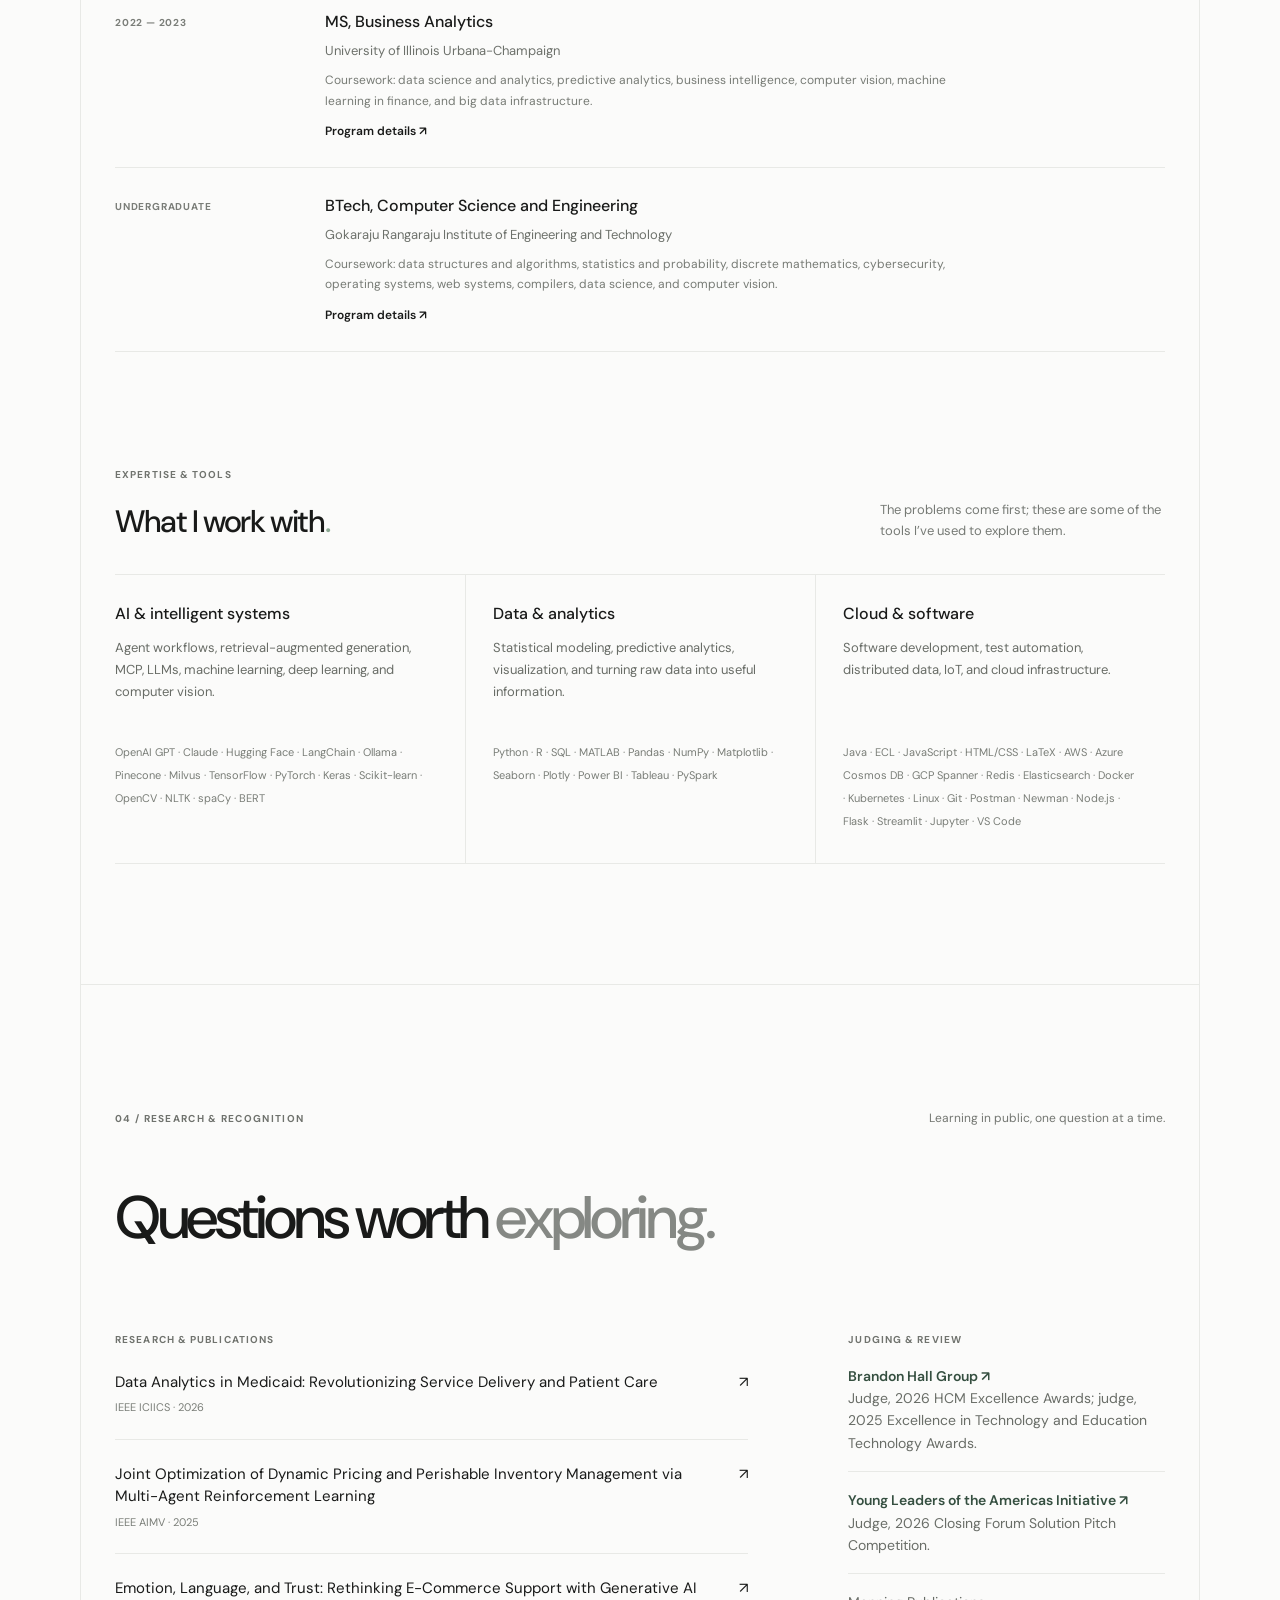
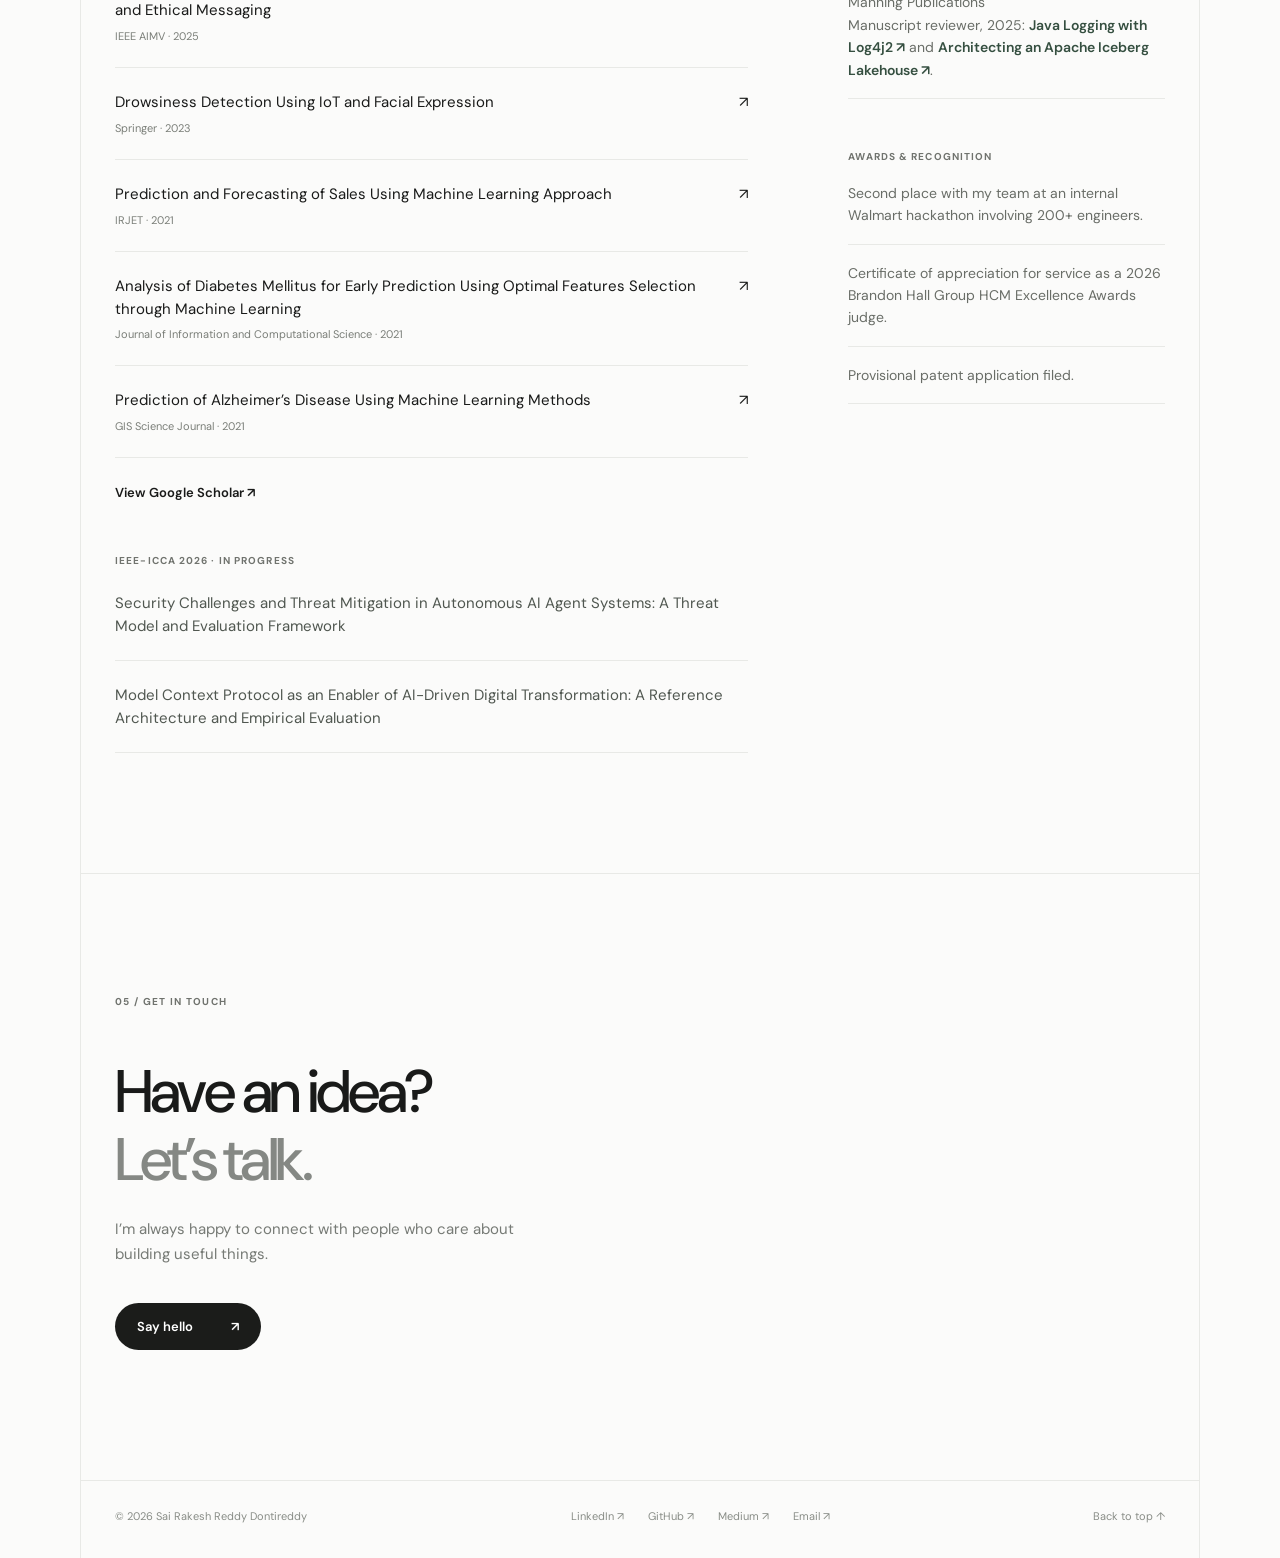
==== commit 7ae070d3: "Add research, recognition and personal favicon" ====
--- a/index.html
+++ b/index.html
@@ -2,6 +2,7 @@
 <html lang="en">
 <head>
   <meta charset="utf-8">
+  <link rel="icon" type="image/svg+xml" href="/assets/favicon.svg">
   <meta name="viewport" content="width=device-width, initial-scale=1">
   <meta name="description" content="Rakesh Reddy is a software engineer and builder working across AI, products, and research.">
   <meta name="theme-color" content="#fbfbfa">
@@ -91,7 +92,27 @@
     <section class="section frame research" id="research" aria-labelledby="research-title">
       <div class="section-heading"><span class="eyebrow">04 / RESEARCH &amp; RECOGNITION</span><p>Learning in public, one question at a time.</p></div>
       <h2 id="research-title">Questions worth <span>exploring.</span></h2>
-      <div class="research-grid"><div><span class="small-label">RESEARCH &amp; PUBLICATIONS</span><a class="paper" href="https://ieeexplore.ieee.org/document/11203504"><span>Joint Optimization of Dynamic Pricing and Perishable Inventory Management via Multi-Agent Reinforcement Learning</span><span aria-hidden="true">↗</span></a><a class="paper" href="https://ieeexplore.ieee.org/document/11203627"><span>Emotion, Language, and Trust: Rethinking E-Commerce Support with Generative AI and Ethical Messaging</span><span aria-hidden="true">↗</span></a><a class="paper" href="https://drive.google.com/file/d/1qa-lvHjc6mbWGW4u9mAWCPg4GWI6gziB/view?usp=drive_link"><span>Prediction and Forecasting of Sales Using Machine Learning Approach</span><span aria-hidden="true">↗</span></a><a class="paper" href="https://drive.google.com/file/d/18IgTbGjGQXgUF12gfDH8L-_X3G__J-j3/view?usp=drive_link"><span>Analysis of Diabetes Mellitus for Early Prediction Using Optimal Features Selection through Machine Learning</span><span aria-hidden="true">↗</span></a><a class="paper" href="https://drive.google.com/file/d/1mWzl6eMIDX9-x-5SeN-U8oHAoNo-BWET/view?usp=drive_link"><span>Prediction of Alzheimer’s Disease Using Machine Learning Methods</span><span aria-hidden="true">↗</span></a><a class="more-link" href="https://scholar.google.com/citations?user=d6CbdHQAAAAJ&amp;hl=en">View Google Scholar ↗</a><div class="research-progress"><span class="small-label">IEEE-ICCA 2026 · IN PROGRESS</span><div class="paper paper-in-progress"><span>Security Challenges and Threat Mitigation in Autonomous AI Agent Systems: A Threat Model and Evaluation Framework</span></div><div class="paper paper-in-progress"><span>Model Context Protocol as an Enabler of AI-Driven Digital Transformation: A Reference Architecture and Empirical Evaluation</span></div></div></div><div class="recognition"><span class="small-label">A FEW HIGHLIGHTS</span><p>Second place at an internal Walmart hackathon involving 200+ engineers.</p><p>Provisional patent application filed.</p><p>Judge for Brandon Hall and the U.S. State Department’s YLAI.</p></div></div>
+      <div class="research-grid">
+        <div>
+          <span class="small-label">RESEARCH &amp; PUBLICATIONS</span>
+          <a class="paper" href="https://doi.org/10.1109/ICIICS67880.2026.11483354"><span>Data Analytics in Medicaid: Revolutionizing Service Delivery and Patient Care<small>IEEE ICIICS · 2026</small></span><span aria-hidden="true">↗</span></a>
+          <a class="paper" href="https://ieeexplore.ieee.org/document/11203504"><span>Joint Optimization of Dynamic Pricing and Perishable Inventory Management via Multi-Agent Reinforcement Learning<small>IEEE AIMV · 2025</small></span><span aria-hidden="true">↗</span></a>
+          <a class="paper" href="https://ieeexplore.ieee.org/document/11203627"><span>Emotion, Language, and Trust: Rethinking E-Commerce Support with Generative AI and Ethical Messaging<small>IEEE AIMV · 2025</small></span><span aria-hidden="true">↗</span></a>
+          <a class="paper" href="https://link.springer.com/chapter/10.1007/978-981-19-2358-6_61"><span>Drowsiness Detection Using IoT and Facial Expression<small>Springer · 2023</small></span><span aria-hidden="true">↗</span></a>
+          <a class="paper" href="https://www.irjet.net/archives/V8/i9/IRJET-V8I9335.pdf"><span>Prediction and Forecasting of Sales Using Machine Learning Approach<small>IRJET · 2021</small></span><span aria-hidden="true">↗</span></a>
+          <a class="paper" href="https://drive.google.com/file/d/18IgTbGjGQXgUF12gfDH8L-_X3G__J-j3/view?usp=drive_link"><span>Analysis of Diabetes Mellitus for Early Prediction Using Optimal Features Selection through Machine Learning<small>Journal of Information and Computational Science · 2021</small></span><span aria-hidden="true">↗</span></a>
+          <a class="paper" href="https://drive.google.com/file/d/1mWzl6eMIDX9-x-5SeN-U8oHAoNo-BWET/view?usp=drive_link"><span>Prediction of Alzheimer’s Disease Using Machine Learning Methods<small>GIS Science Journal · 2021</small></span><span aria-hidden="true">↗</span></a>
+          <a class="more-link" href="https://scholar.google.com/citations?user=d6CbdHQAAAAJ&amp;hl=en">View Google Scholar ↗</a>
+          <div class="research-progress"><span class="small-label">IEEE-ICCA 2026 · IN PROGRESS</span><div class="paper paper-in-progress"><span>Security Challenges and Threat Mitigation in Autonomous AI Agent Systems: A Threat Model and Evaluation Framework</span></div><div class="paper paper-in-progress"><span>Model Context Protocol as an Enabler of AI-Driven Digital Transformation: A Reference Architecture and Empirical Evaluation</span></div></div>
+        </div>
+        <div class="recognition">
+          <span class="small-label">JUDGING &amp; REVIEW</span>
+          <p><a href="https://excellenceawards.brandonhall.com/hcm-judges-2026/?e-page-c0b266c=2">Brandon Hall Group ↗</a><br>Judge, 2026 HCM Excellence Awards; judge, 2025 Excellence in Technology and Education Technology Awards.</p>
+          <p><a href="https://ylai.state.gov/">Young Leaders of the Americas Initiative ↗</a><br>Judge, 2026 Closing Forum Solution Pitch Competition.</p>
+          <p>Manning Publications<br>Manuscript reviewer, 2025: <a href="https://livebook.manning.com/book/java-logging/welcome">Java Logging with Log4j2 ↗</a> and <a href="https://www.manning.com/books/architecting-an-apache-iceberg-lakehouse">Architecting an Apache Iceberg Lakehouse ↗</a>.</p>
+          <div class="recognition-group"><span class="small-label">AWARDS &amp; RECOGNITION</span><p>Second place with my team at an internal Walmart hackathon involving 200+ engineers.</p><p>Certificate of appreciation for service as a 2026 Brandon Hall Group HCM Excellence Awards judge.</p><p>Provisional patent application filed.</p></div>
+        </div>
+      </div>
     </section>
     <section class="closing frame" id="contact"><div><span class="eyebrow">05 / GET IN TOUCH</span><h2>Have an idea?<br><span>Let’s talk.</span></h2><p>I’m always happy to connect with people who care about building useful things.</p><a class="contact-button" href="mailto:rakeshreddyd56@gmail.com">Say hello <span>↗</span></a></div></section>
   </main>
--- a/style.css
+++ b/style.css
@@ -56,3 +56,6 @@
 @media(max-width:760px){.experience-source{font-size:11px}.experience-points{padding-left:17px}}
 
 .research-progress{margin-top:46px}.paper-in-progress{justify-content:flex-start;color:#505750}.paper-in-progress>span:last-child{flex-shrink:1}
+
+/* Publication context and links in the research section. */
+.paper small{display:block;margin-top:7px;color:#7a7e78;font-size:11px;line-height:1.4}.recognition a{color:#354f40;font-weight:600}.recognition a:hover{text-decoration:underline}.recognition-group{margin-top:45px}
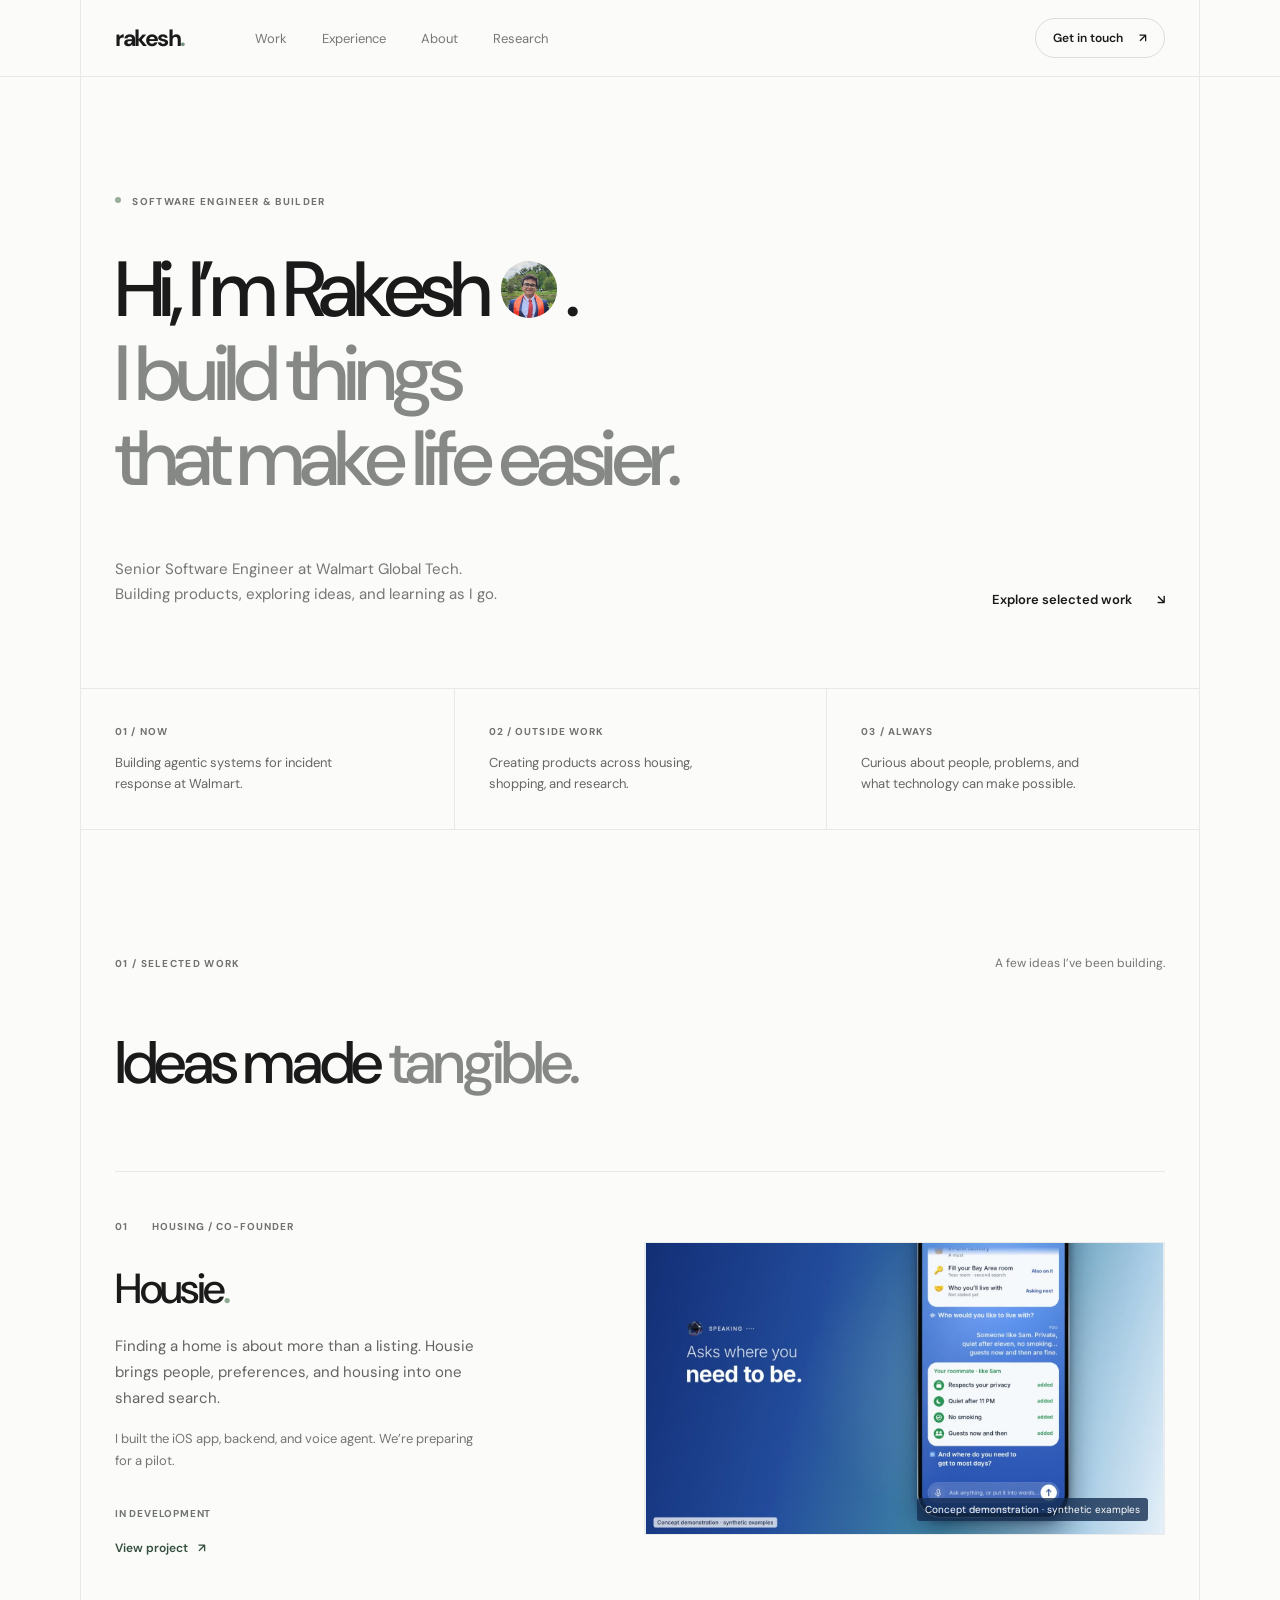
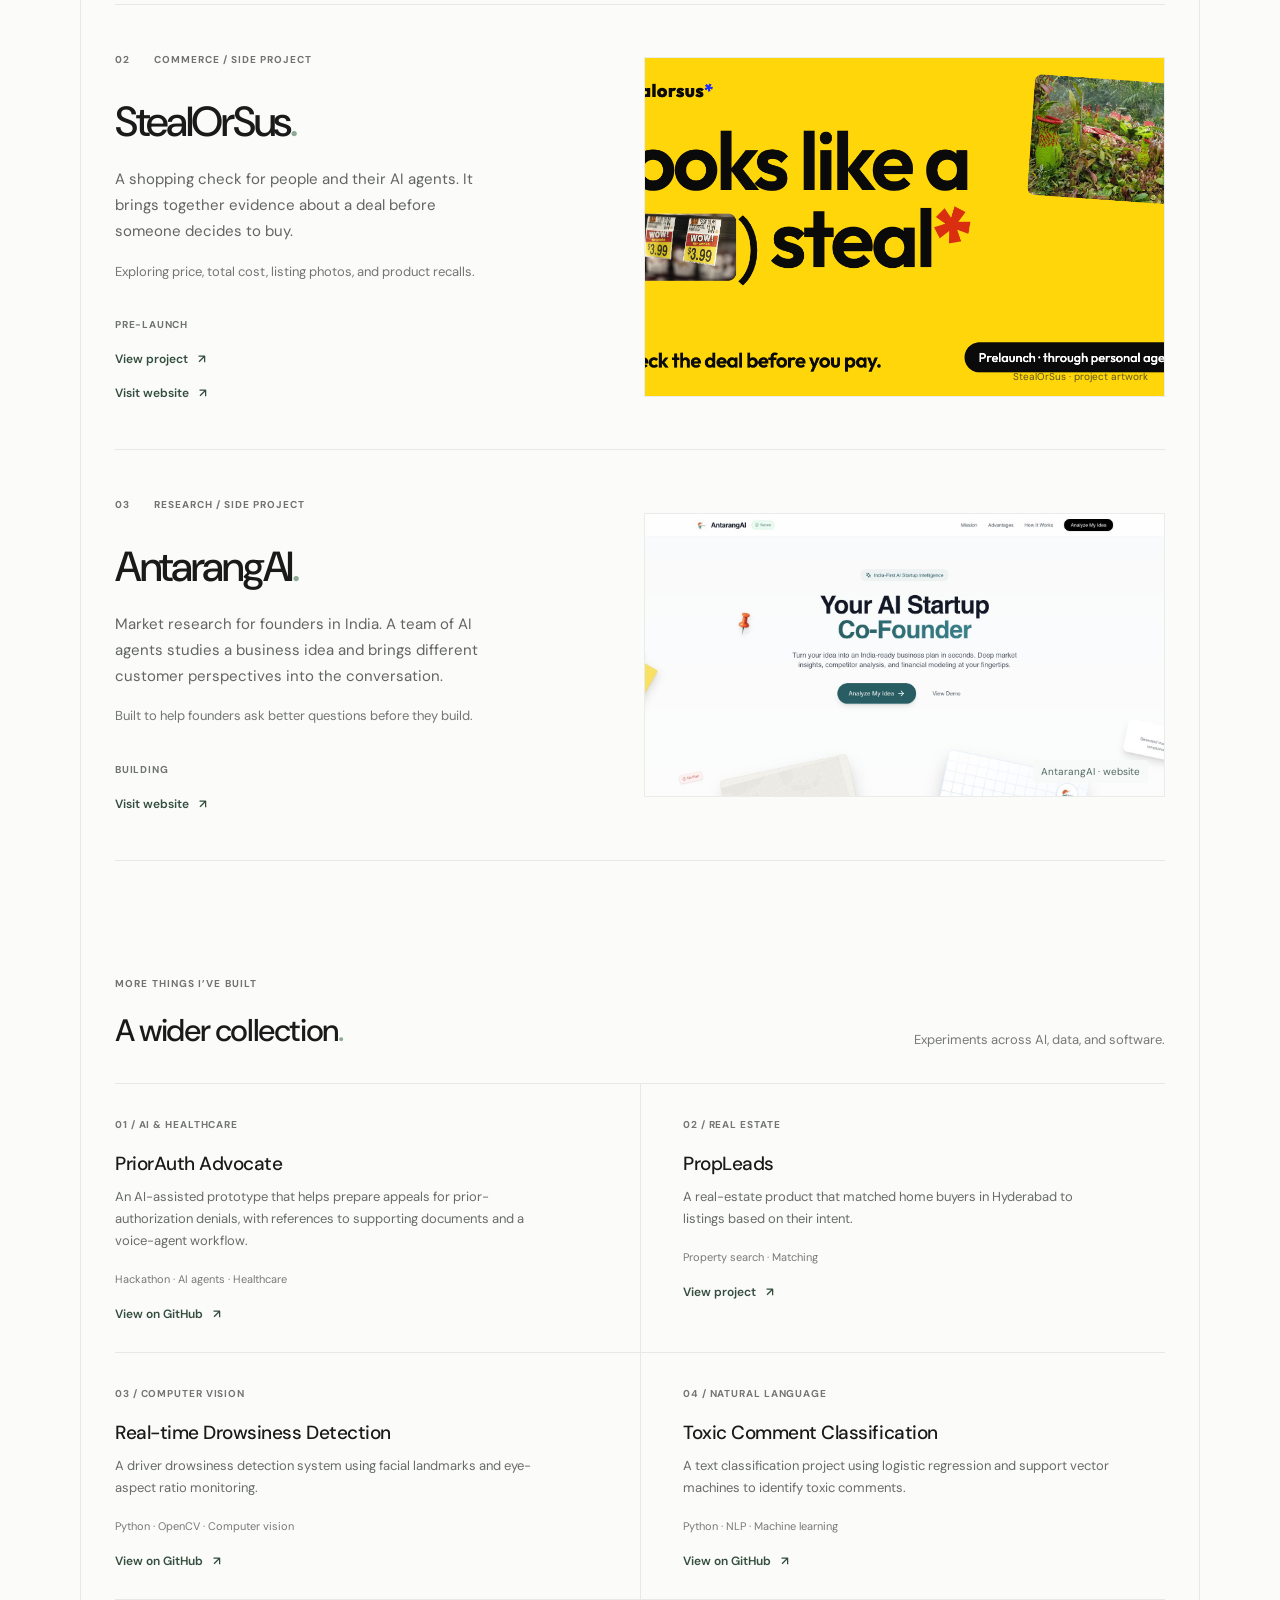
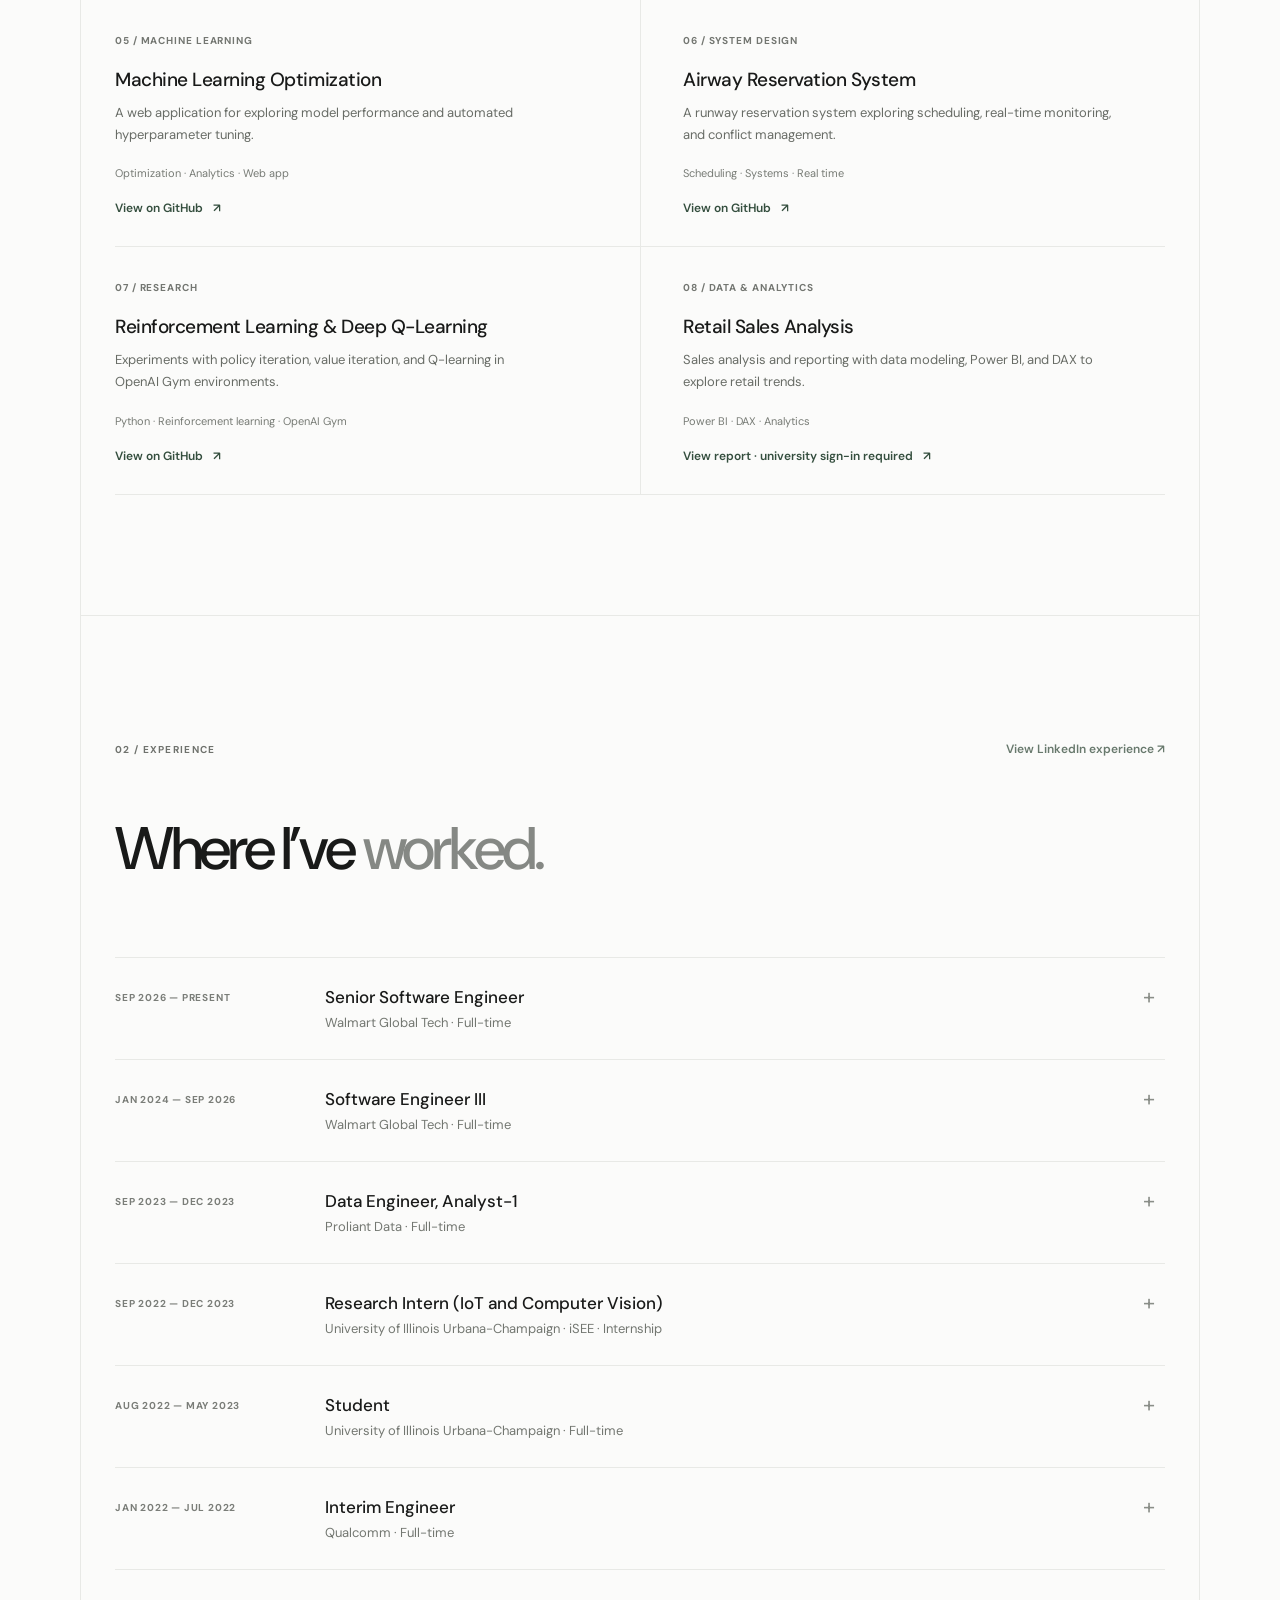
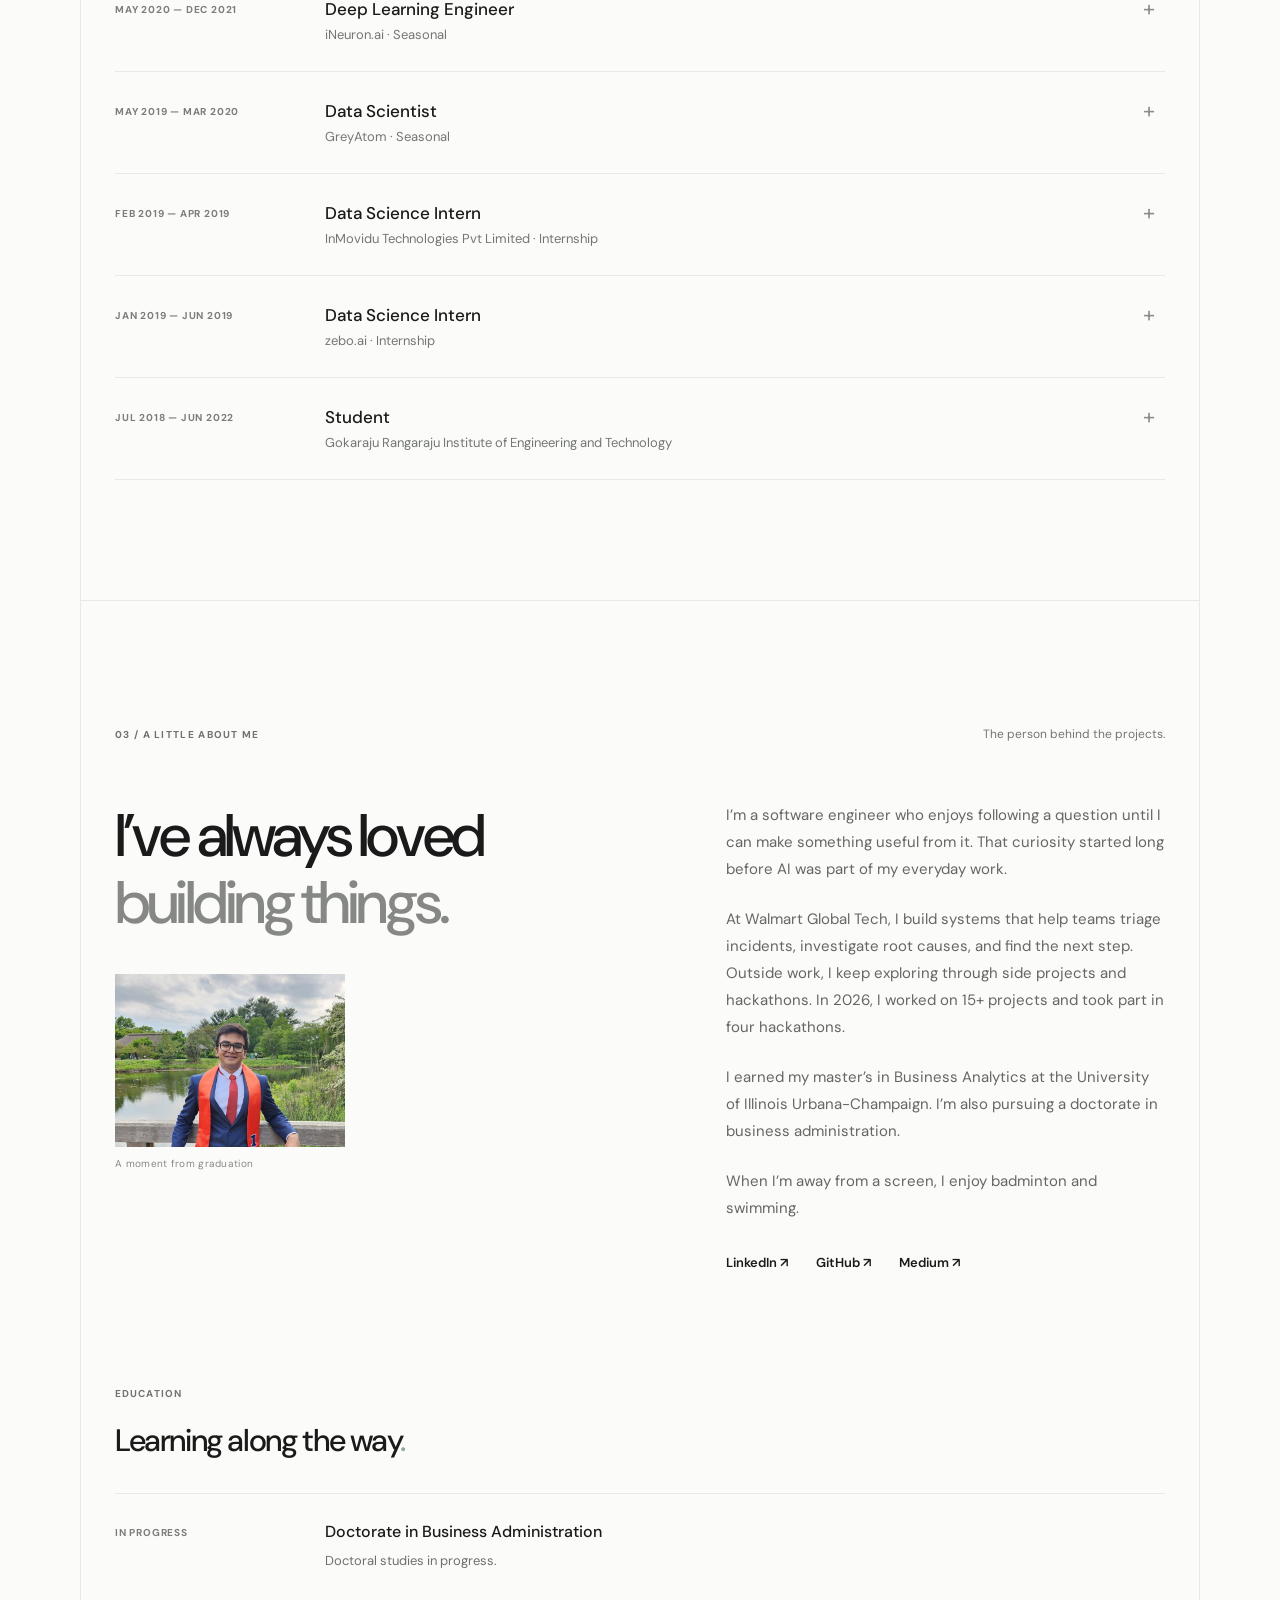
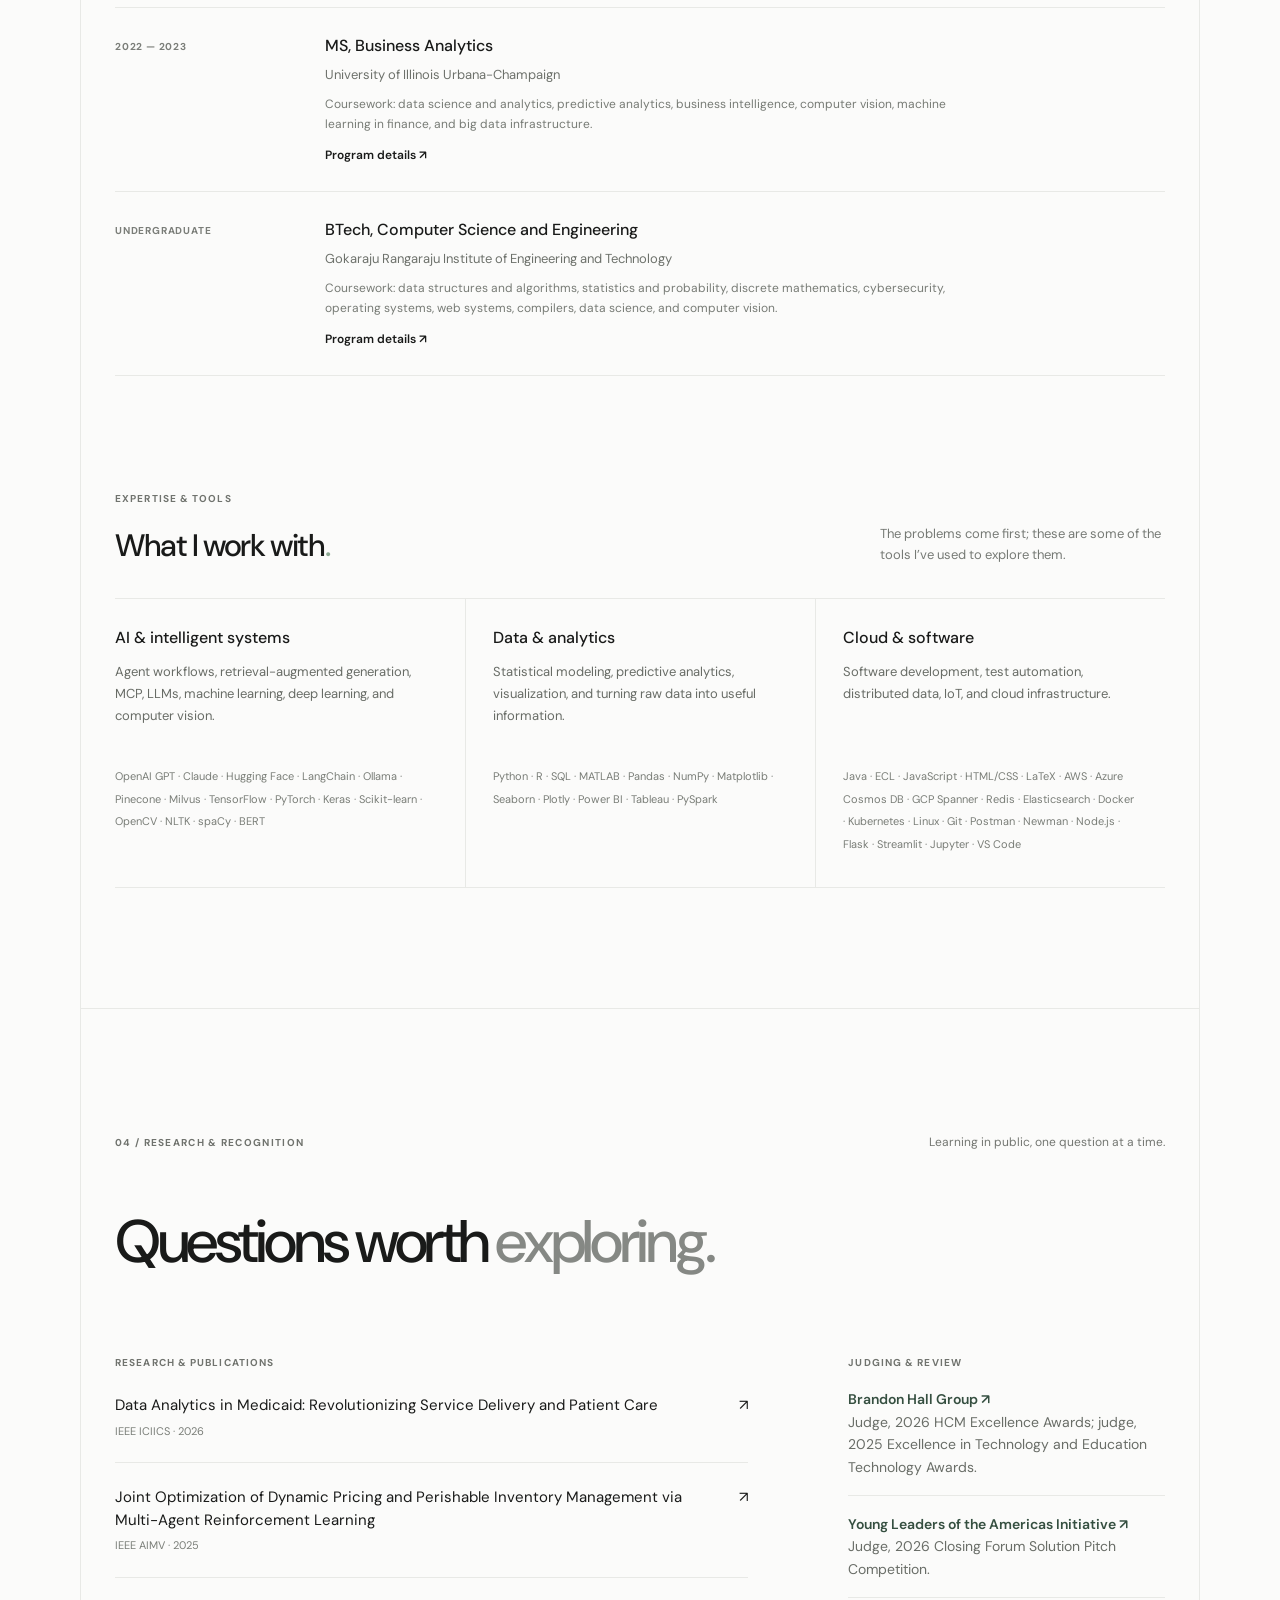
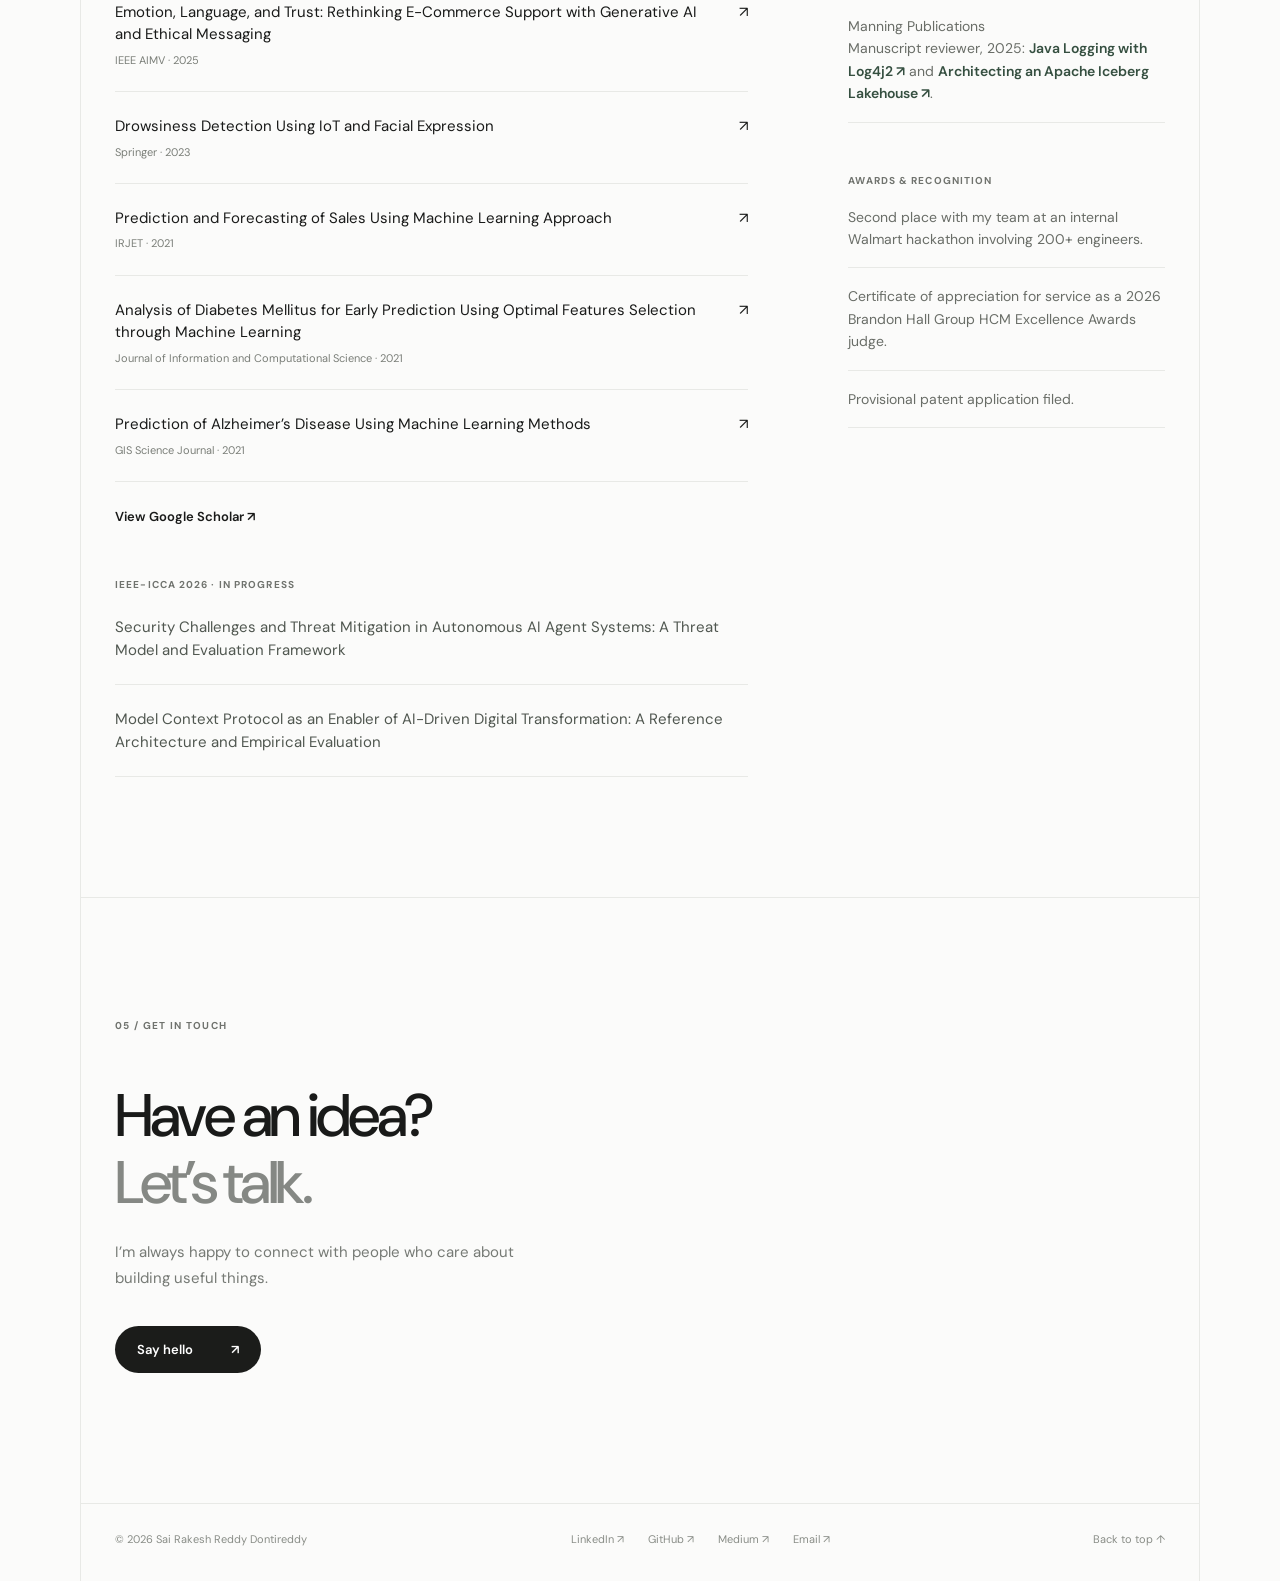
==== commit 70fe6252: "Link StealOrSus website" ====
--- a/index.html
+++ b/index.html
@@ -41,7 +41,7 @@
           <div class="project-visual housie-visual"><img class="housie-demo" src="assets/housie-demo.jpg" alt="A scene from the Housie concept demonstration showing a sample housing search"><span class="image-caption">Concept demonstration · synthetic examples</span></div>
         </article>
         <article class="project" id="stealorsus">
-          <div class="project-copy"><div class="project-meta"><span>02</span><span>COMMERCE / SIDE PROJECT</span></div><h3><a href="projects.html#stealorsus">StealOrSus<span class="project-dot">.</span></a></h3><p>A shopping check for people and their AI agents. It brings together evidence about a deal before someone decides to buy.</p><p class="project-detail">Exploring price, total cost, listing photos, and product recalls.</p><span class="project-status">PRE-LAUNCH</span><a class="project-link" href="projects.html#stealorsus">View project <span aria-hidden="true">↗</span></a></div>
+          <div class="project-copy"><div class="project-meta"><span>02</span><span>COMMERCE / SIDE PROJECT</span></div><h3><a href="projects.html#stealorsus">StealOrSus<span class="project-dot">.</span></a></h3><p>A shopping check for people and their AI agents. It brings together evidence about a deal before someone decides to buy.</p><p class="project-detail">Exploring price, total cost, listing photos, and product recalls.</p><span class="project-status">PRE-LAUNCH</span><a class="project-link" href="projects.html#stealorsus">View project <span aria-hidden="true">↗</span></a><a class="project-link" href="https://stealorsus.com/">Visit website <span aria-hidden="true">↗</span></a></div>
           <div class="project-visual steal-visual"><img src="assets/stealorsus.png" alt="StealOrSus project artwork"><span class="image-caption">StealOrSus · project artwork</span></div>
         </article>
         <article class="project" id="antarangai">
